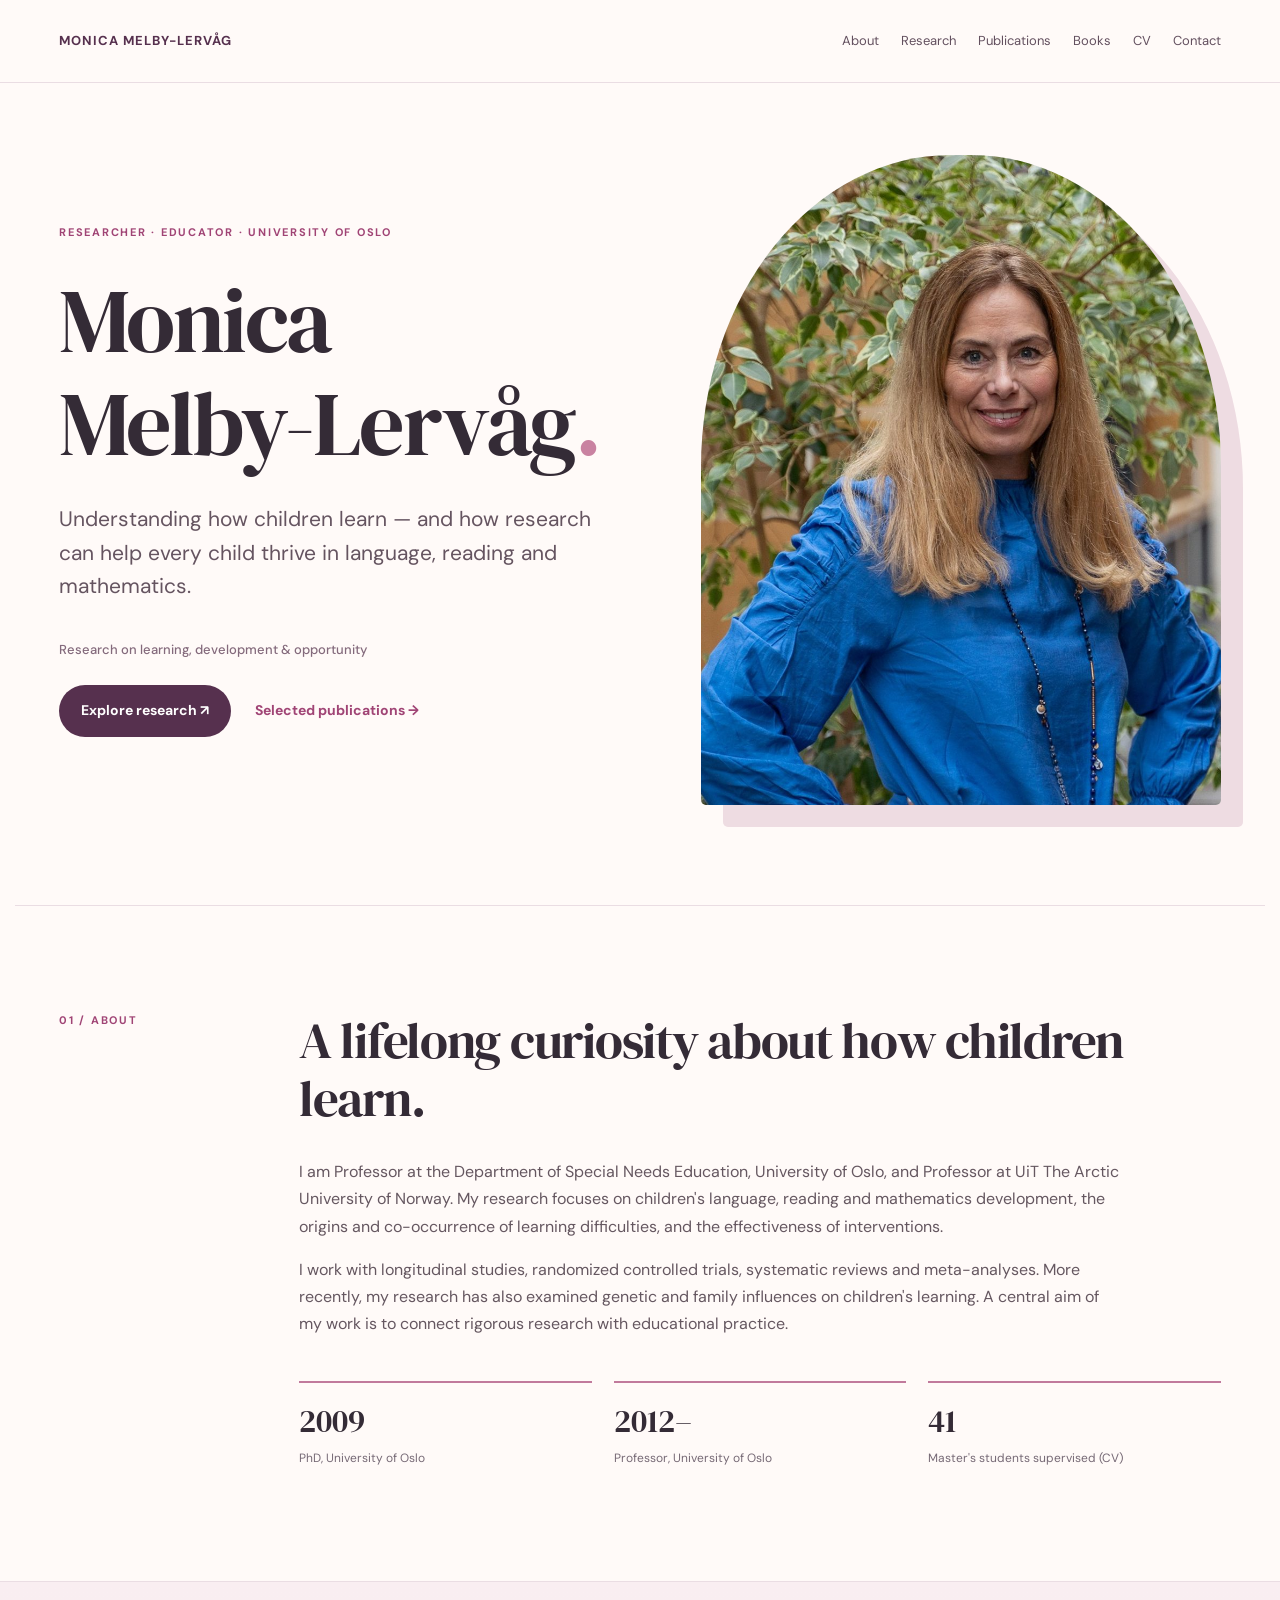
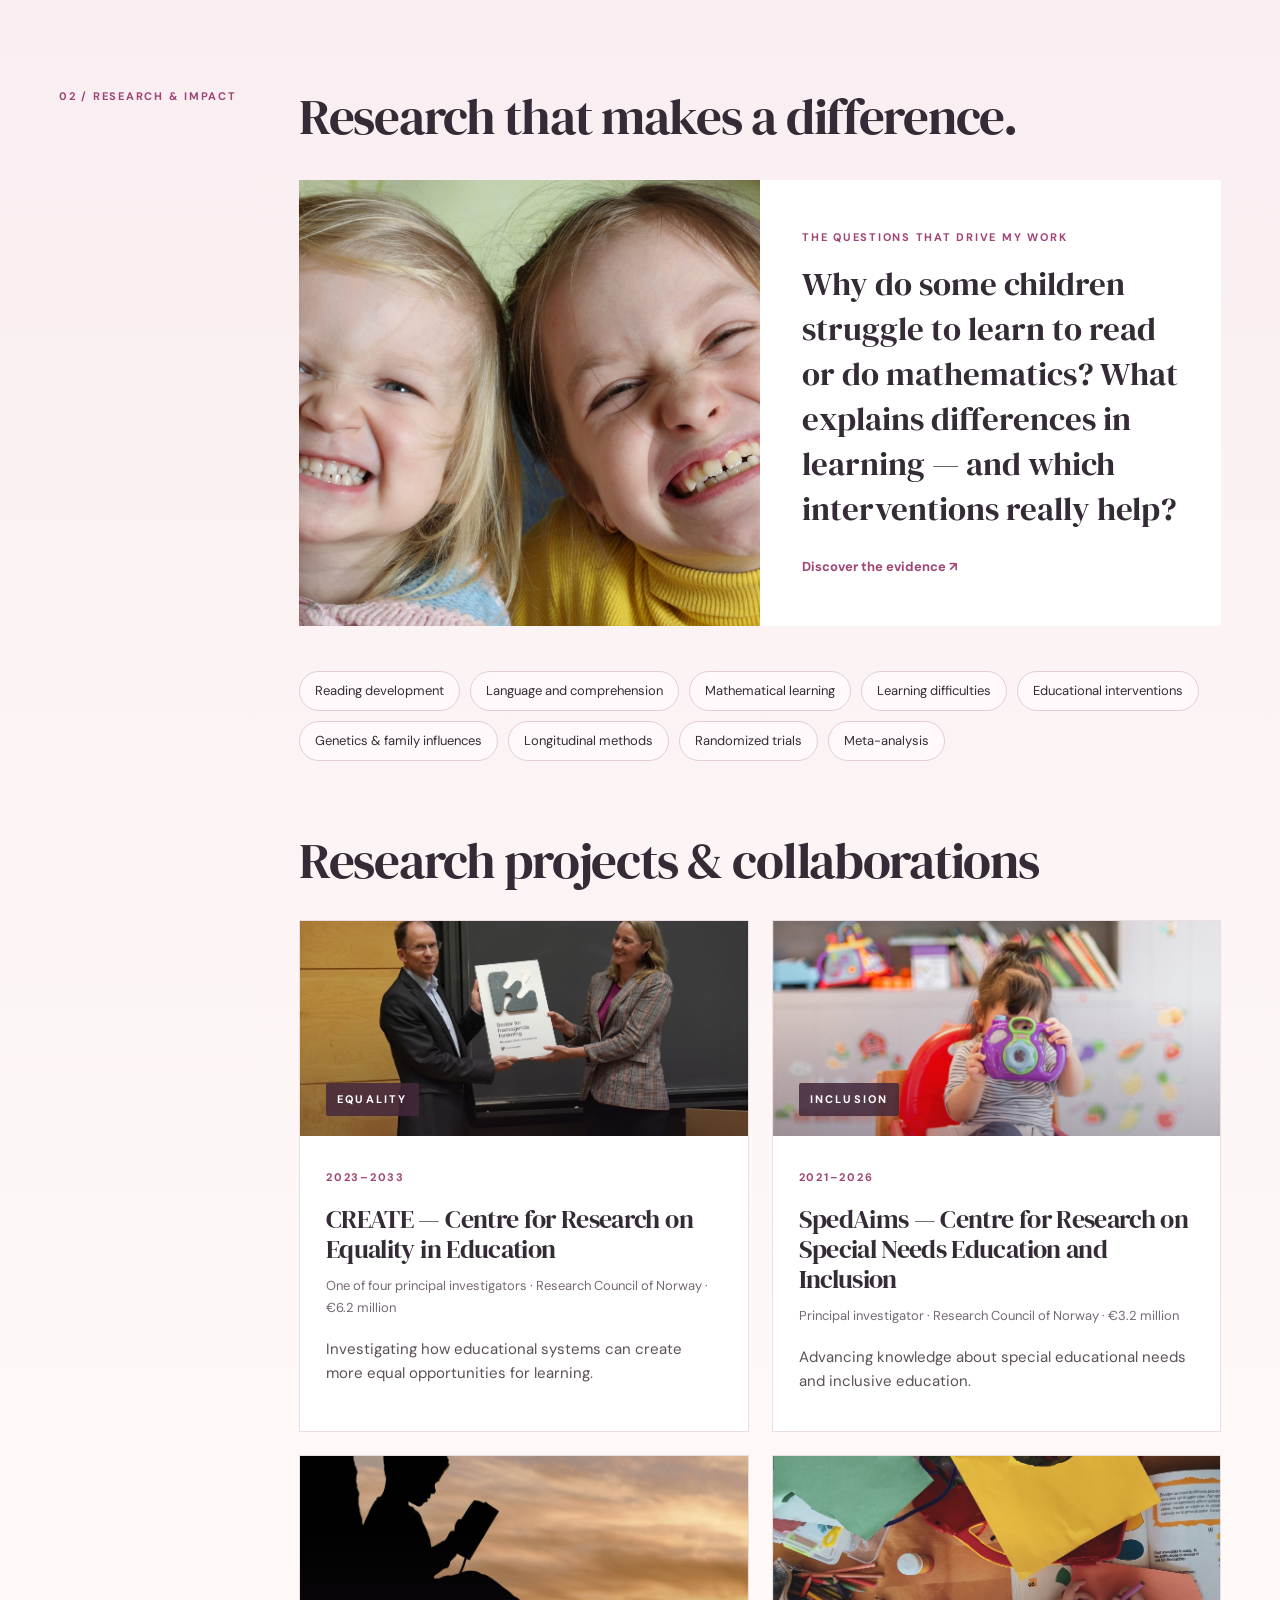
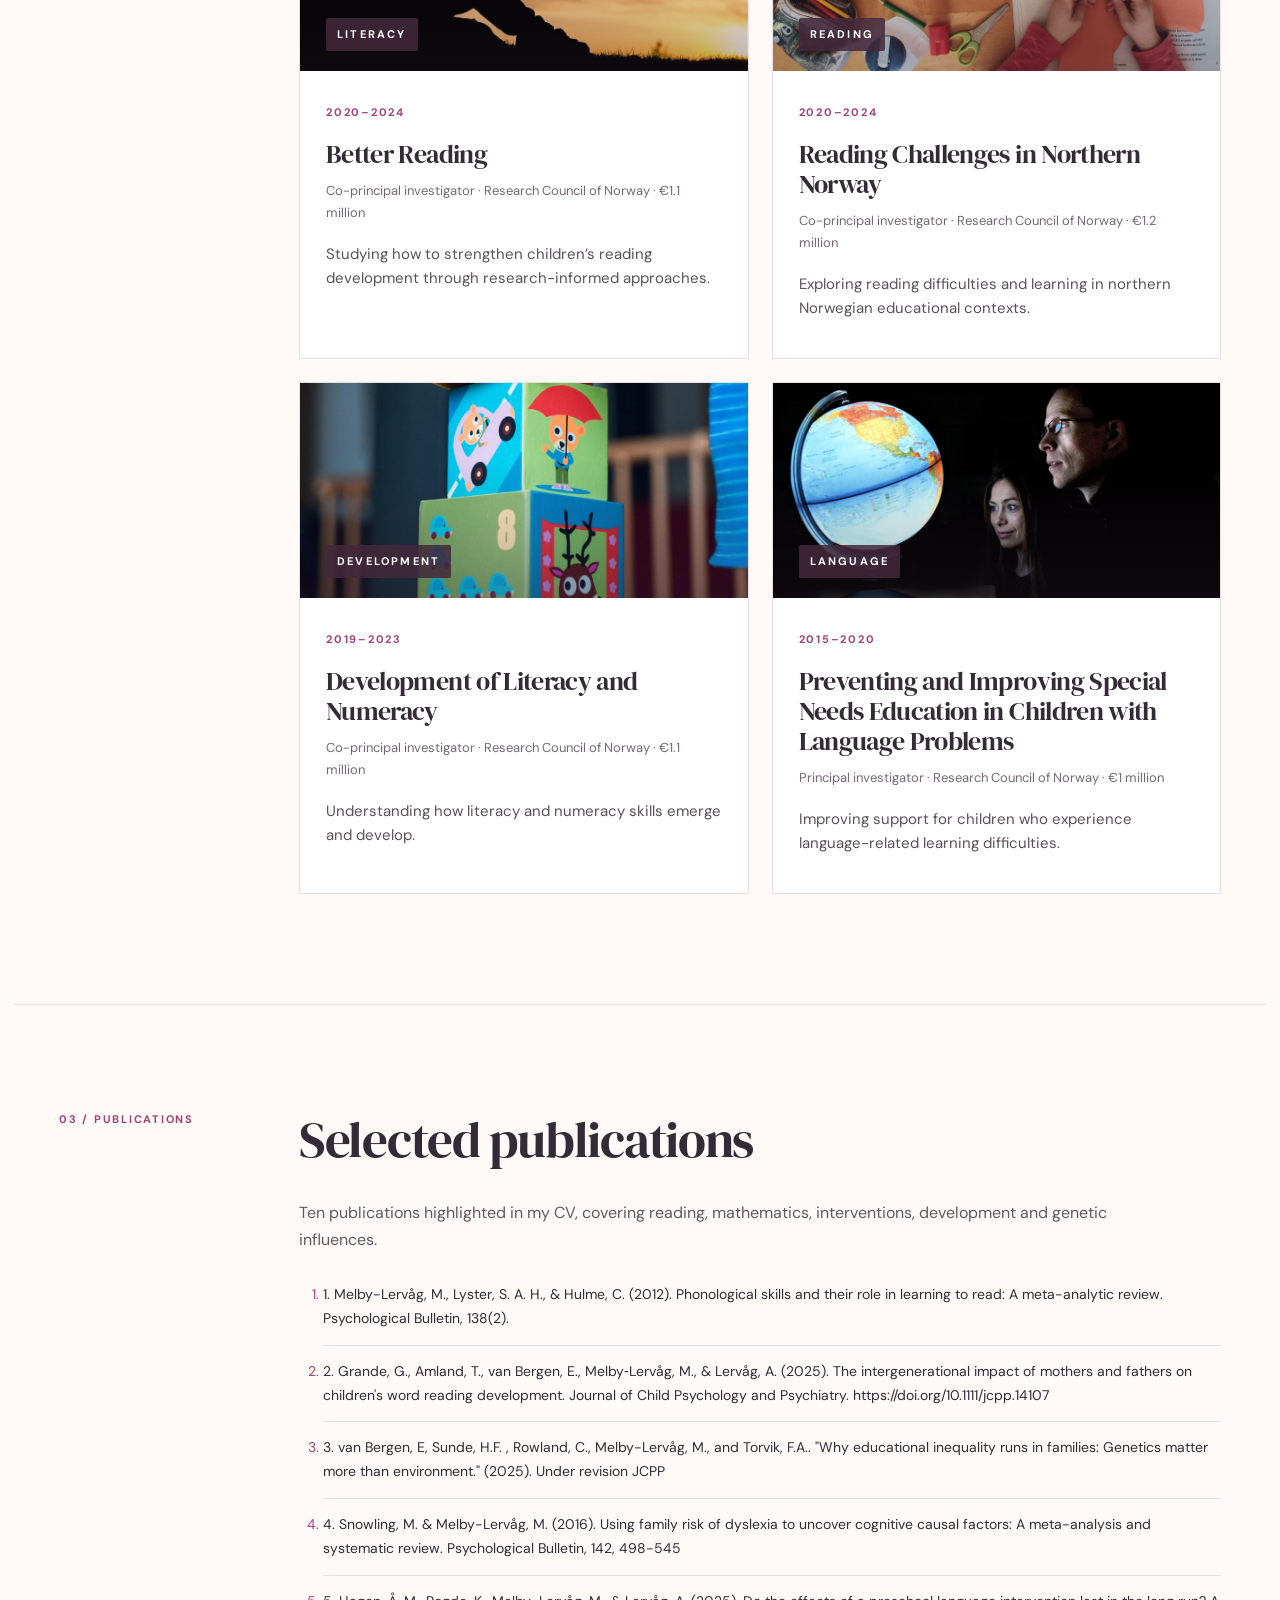
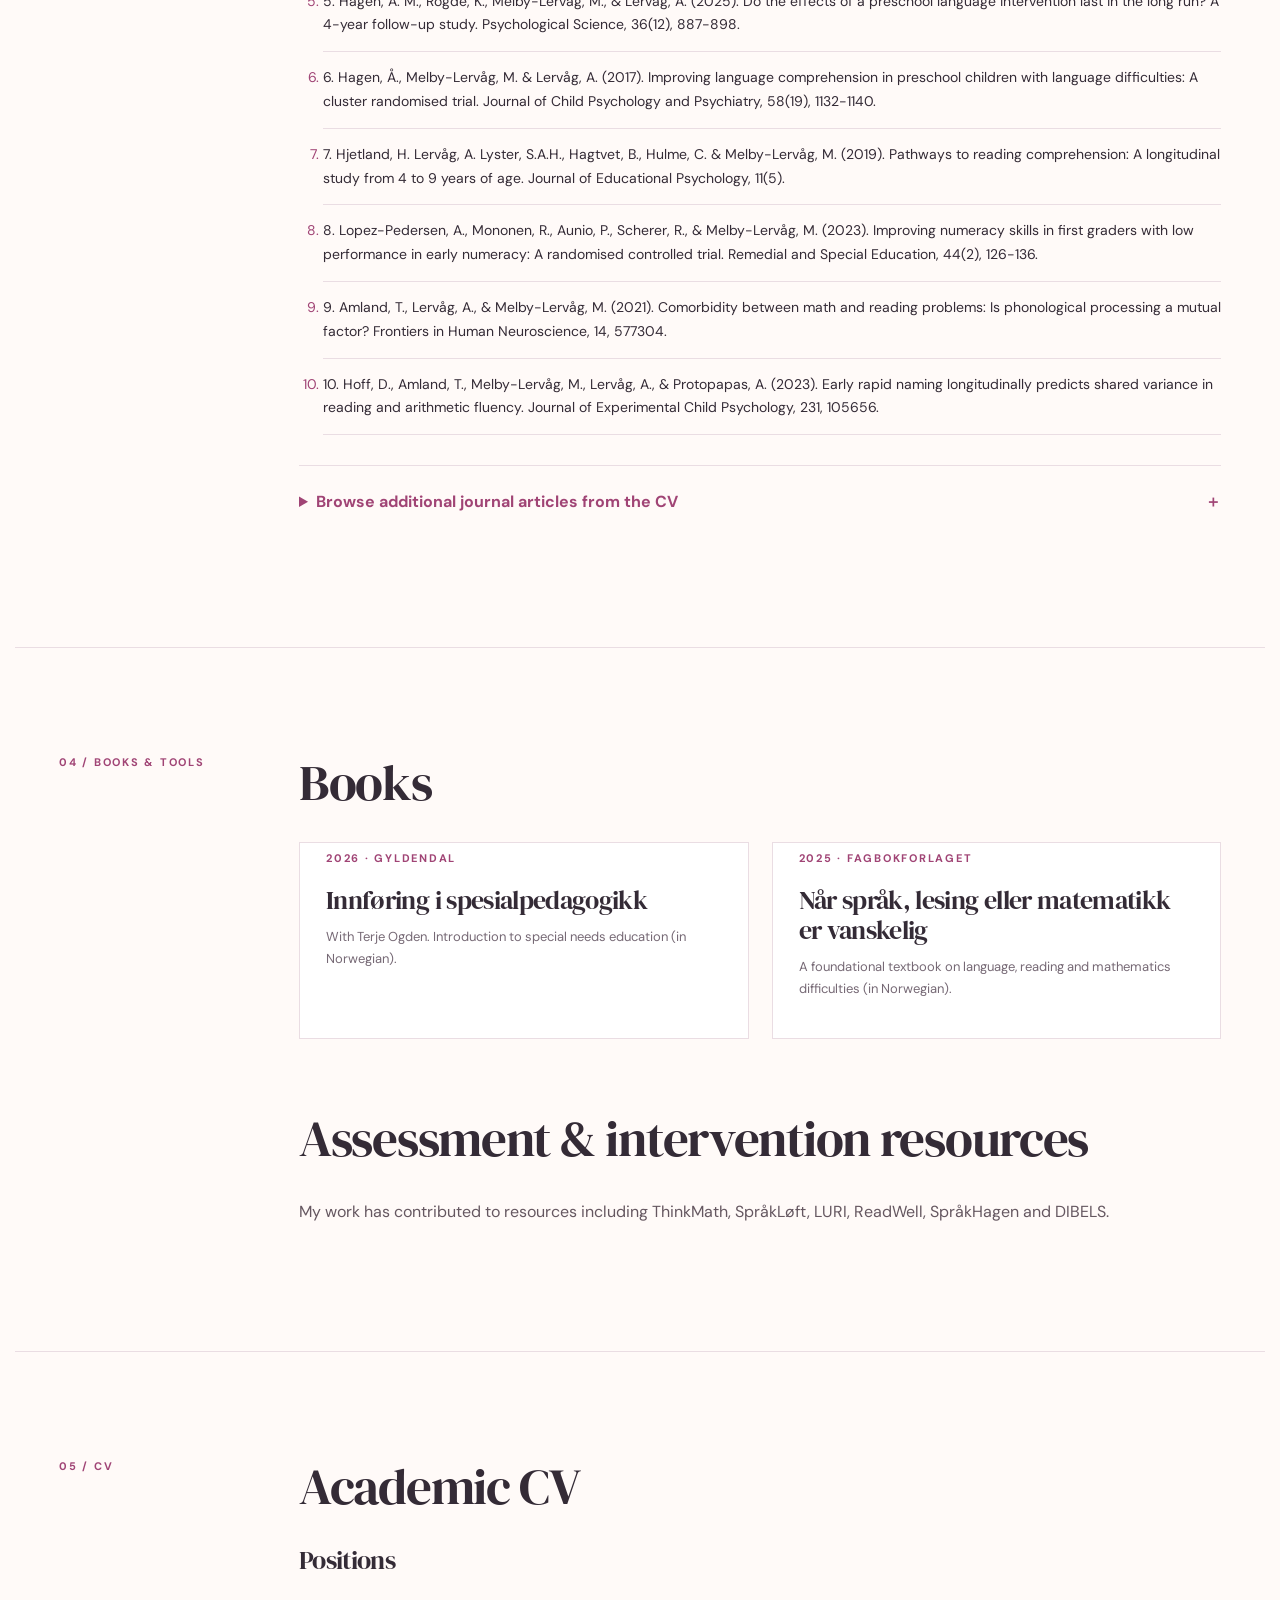
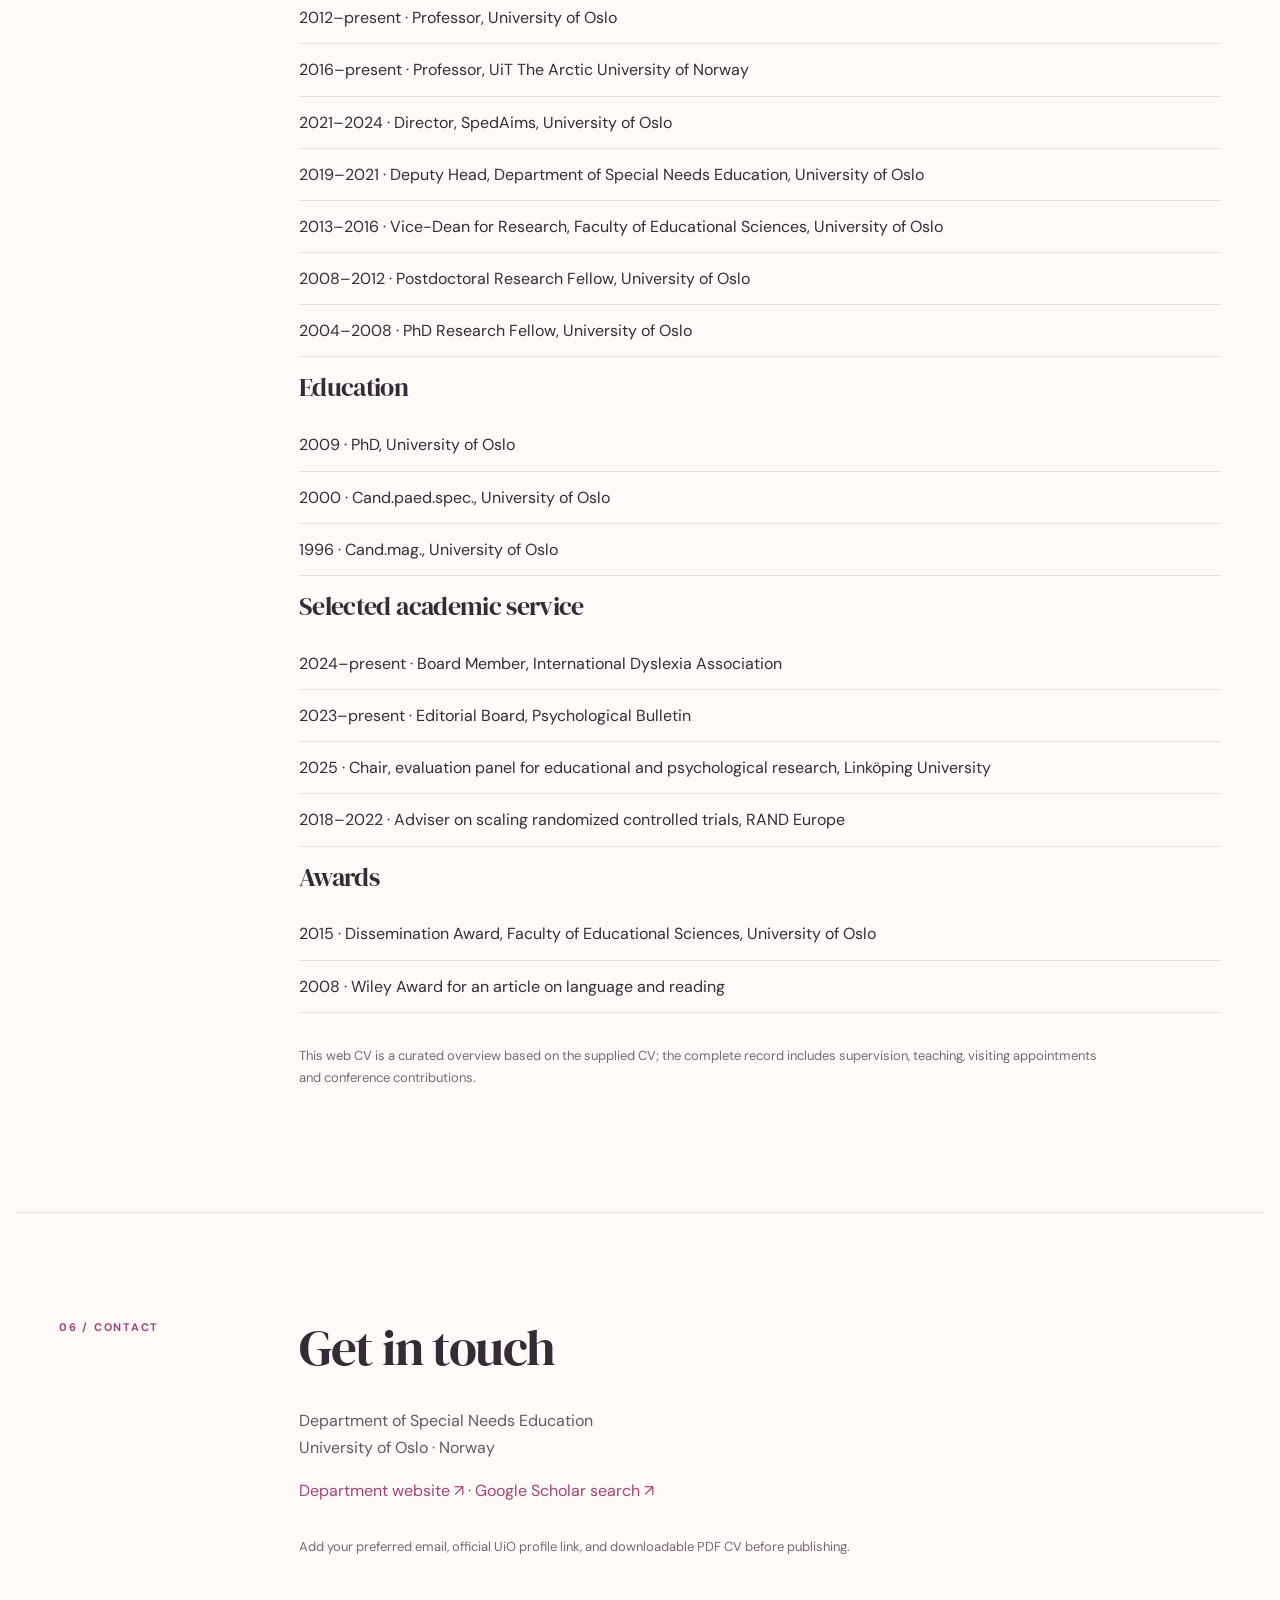
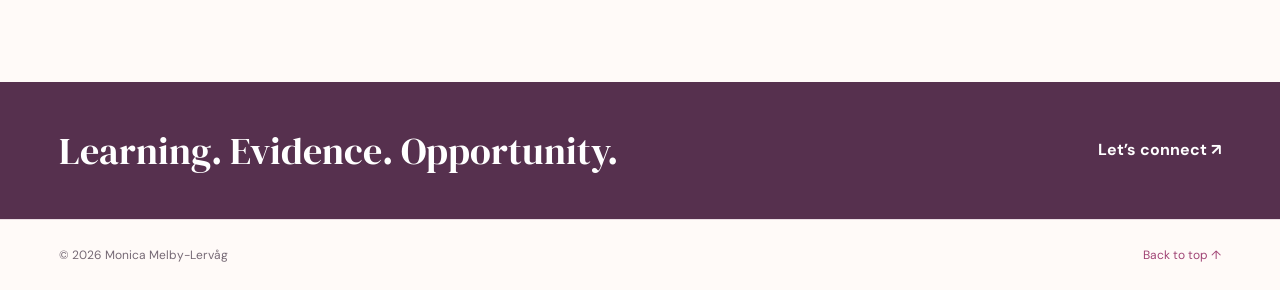
==== index.html @ 6a4ac7f1 "Add files via upload" ====
<!DOCTYPE html>
<html lang="en"><head><meta charset="utf-8"/><meta content="width=device-width,initial-scale=1" name="viewport"/><meta content="Monica Melby-Lervåg — Professor of Special Needs Education at the University of Oslo. Research on language, reading, mathematics, learning difficulties and interventions." name="description"/><title>Monica Melby-Lervåg | Professor, University of Oslo</title><link href="style.css" rel="stylesheet"/></head><body><header class="top"><div class="shell nav"><a class="brand" href="#top">MONICA MELBY-LERVÅG</a><nav aria-label="Main navigation"><a href="#about">About</a><a href="#research">Research</a><a href="#publications">Publications</a><a href="#books">Books</a><a href="#cv">CV</a><a href="#contact">Contact</a></nav></div></header><main id="top"><section class="hero shell"><div><div class="eyebrow">RESEARCHER · EDUCATOR · UNIVERSITY OF OSLO</div><h1>Monica<br/>Melby-Lervåg<span class="period">.</span></h1><p class="intro">Understanding how children learn — and how research can help every child thrive in language, reading and mathematics.</p><div class="actions"><span class="hero-kicker">Research on learning, development &amp; opportunity</span><a class="primary" href="#research">Explore research ↗</a><a href="#publications">Selected publications →</a></div></div><div class="portrait" role="img" aria-label="Portrait of Monica Melby-Lervåg"></div></section><section class="section shell" id="about"><div class="section-label">01 / About</div><div class="section-body"><h2>A lifelong curiosity about how children learn.</h2><p>I am Professor at the Department of Special Needs Education, University of Oslo, and Professor at UiT The Arctic University of Norway. My research focuses on children's language, reading and mathematics development, the origins and co-occurrence of learning difficulties, and the effectiveness of interventions.</p><p>I work with longitudinal studies, randomized controlled trials, systematic reviews and meta-analyses. More recently, my research has also examined genetic and family influences on children's learning. A central aim of my work is to connect rigorous research with educational practice.</p><div class="stats"><div><b>2009</b><span>PhD, University of Oslo</span></div><div><b>2012–</b><span>Professor, University of Oslo</span></div><div><b>41</b><span>Master's students supervised (CV)</span></div></div></div></section><section class="section shell" id="research"><div class="section-label">02 / RESEARCH &amp; IMPACT</div><div class="section-body"><h2>Research that makes a difference.</h2><div class="research-intro"><div class="research-photo" role="img" aria-label="Children learning together"></div><div class="research-statement"><span class="eyebrow">THE QUESTIONS THAT DRIVE MY WORK</span><p>Why do some children struggle to learn to read or do mathematics? What explains differences in learning — and which interventions really help?</p><a href="#publications">Discover the evidence <span aria-hidden="true">↗</span></a></div></div><div class="chips"><span>Reading development</span><span>Language and comprehension</span><span>Mathematical learning</span><span>Learning difficulties</span><span>Educational interventions</span><span>Genetics &amp; family influences</span><span>Longitudinal methods</span><span>Randomized trials</span><span>Meta-analysis</span></div><h2 class="subhead">Research projects &amp; collaborations</h2><div class="projects"><article class="project project-1"><div aria-hidden="true" class="project-art art-1"><span>EQUALITY</span></div><span class="eyebrow">2023–2033</span><h3>CREATE — Centre for Research on Equality in Education</h3><p>One of four principal investigators · Research Council of Norway · €6.2 million</p><p class="project-description">Investigating how educational systems can create more equal opportunities for learning.</p></article><article class="project project-2"><div aria-hidden="true" class="project-art art-2"><span>INCLUSION</span></div><span class="eyebrow">2021–2026</span><h3>SpedAims — Centre for Research on Special Needs Education and Inclusion</h3><p>Principal investigator · Research Council of Norway · €3.2 million</p><p class="project-description">Advancing knowledge about special educational needs and inclusive education.</p></article><article class="project project-3"><div aria-hidden="true" class="project-art art-3"><span>LITERACY</span></div><span class="eyebrow">2020–2024</span><h3>Better Reading</h3><p>Co-principal investigator · Research Council of Norway · €1.1 million</p><p class="project-description">Studying how to strengthen children’s reading development through research-informed approaches.</p></article><article class="project project-4"><div aria-hidden="true" class="project-art art-4"><span>READING</span></div><span class="eyebrow">2020–2024</span><h3>Reading Challenges in Northern Norway</h3><p>Co-principal investigator · Research Council of Norway · €1.2 million</p><p class="project-description">Exploring reading difficulties and learning in northern Norwegian educational contexts.</p></article><article class="project project-5"><div aria-hidden="true" class="project-art art-5"><span>DEVELOPMENT</span></div><span class="eyebrow">2019–2023</span><h3>Development of Literacy and Numeracy</h3><p>Co-principal investigator · Research Council of Norway · €1.1 million</p><p class="project-description">Understanding how literacy and numeracy skills emerge and develop.</p></article><article class="project project-6"><div aria-hidden="true" class="project-art art-6"><span>LANGUAGE</span></div><span class="eyebrow">2015–2020</span><h3>Preventing and Improving Special Needs Education in Children with Language Problems</h3><p>Principal investigator · Research Council of Norway · €1 million</p><p class="project-description">Improving support for children who experience language-related learning difficulties.</p></article></div></div></section><section class="section shell" id="publications"><div class="section-label">03 / Publications</div><div class="section-body"><h2>Selected publications</h2><p>Ten publications highlighted in my CV, covering reading, mathematics, interventions, development and genetic influences.</p><ol class="bibliography"><li>1. Melby-Lervåg, M., Lyster, S. A. H., &amp; Hulme, C. (2012). Phonological skills and their role in learning to read: A meta-analytic review. Psychological Bulletin, 138(2).</li><li>2. Grande, G., Amland, T., van Bergen, E., Melby‐Lervåg, M., &amp; Lervåg, A. (2025). The intergenerational impact of mothers and fathers on children's word reading development. Journal of Child Psychology and Psychiatry. https://doi.org/10.1111/jcpp.14107</li><li>3. van Bergen, E, Sunde, H.F. ,  Rowland, C.,  Melby-Lervåg, M., and Torvik, F.A.. "Why educational inequality runs in families: Genetics matter more than environment." (2025). Under revision JCPP</li><li>4. Snowling, M. &amp; Melby-Lervåg, M. (2016). Using family risk of dyslexia to uncover cognitive causal factors: A meta-analysis and systematic review. Psychological Bulletin, 142, 498-545</li><li>5. Hagen, Å. M., Rogde, K., Melby-Lervåg, M., &amp; Lervåg, A. (2025). Do the effects of a preschool language intervention last in the long run? A 4-year follow-up study. Psychological Science, 36(12), 887-898.</li><li>6. Hagen, Å., Melby-Lervåg, M. &amp; Lervåg, A. (2017). Improving language comprehension in preschool children with language difficulties: A cluster randomised trial. Journal of Child Psychology and Psychiatry, 58(19), 1132-1140.</li><li>7. Hjetland, H. Lervåg, A. Lyster, S.A.H., Hagtvet, B., Hulme, C. &amp; Melby-Lervåg, M. (2019). Pathways to reading comprehension: A longitudinal study from 4 to 9 years of age. Journal of Educational Psychology, 11(5).</li><li>8. Lopez-Pedersen, A., Mononen, R., Aunio, P., Scherer, R., &amp; Melby-Lervåg, M. (2023). Improving numeracy skills in first graders with low performance in early numeracy: A randomised controlled trial. Remedial and Special Education, 44(2), 126-136.</li><li>9. Amland, T., Lervåg, A., &amp; Melby-Lervåg, M. (2021). Comorbidity between math and reading problems: Is phonological processing a mutual factor? Frontiers in Human Neuroscience, 14, 577304.</li><li>10. Hoff, D., Amland, T., Melby-Lervåg, M., Lervåg, A., &amp; Protopapas, A. (2023). Early rapid naming longitudinally predicts shared variance in reading and arithmetic fluency. Journal of Experimental Child Psychology, 231, 105656.</li></ol><details><summary>Browse additional journal articles from the CV <span>＋</span></summary><ol class="bibliography additional"><li>Amland, T., Lervåg, A., &amp; Melby-Lervåg, M. (2021). Comorbidity Between Math and Reading Problems: Is Phonological Processing a Mutual Factor? Frontiers in Human Neuroscience, 14. https://doi.org/10.3389/fnhum.2020.577304</li><li>Amland, T., Grande, G., Scherer, R., Lervåg, A., &amp; Melby-Lervåg, M. (2024). Cognitive Factors Underlying Mathematical Skills: A Systematic Review and Meta-Analysis. Psychological bulletin. https://doi.org/10.1037/bul0000457</li><li>Arnesen, A., Braeken, J., Ogden, T., &amp; Melby-Lervåg, M. (2018). Assessing Children’s Social Functioning and Reading Proficiency: A Systematic Review of the Quality of Educational Assessment Instruments Used in Norwegian Elementary Schools. Scandinavian Journal of Educational Research, 1-26. https://doi.org/10.1080/00313831.2017.1420685</li><li>Arnesen, A., Smolkowski, K., Ogden, T., &amp; Melby-Lervåg, M. (2018). Validation of the Elementary Social Behaviour Assessment: Teacher Ratings of Students' Social Skills Adapted to Norwegian, Grades 1-6. Emotional and Behavioural Difficulties, 23(1), 39-54. https://doi.org/10.1080/13632752.2017.1316473</li><li>Bratlie, S. S., Brinchmann, E. I., Melby-Lervåg, M., &amp; Torkildsen, J. V. K. (2022). Morphology—A Gateway to Advanced Language: Meta-Analysis of Morphological Knowledge in Language-Minority Children. Review of Educational Research. https://doi.org/10.3102/00346543211073186</li><li>Diamanti, V., Grande, G. G., Protopapas, A., Melby-Lervåg, M., &amp; Lervåg, A. (2024). Preschool Morphological Awareness and Developmental Change in Early Reading Ability. Scientific Studies of Reading. https://doi.org/10.1080/10888438.2024.2370843</li><li>Dolean, D., Melby-Lervåg, M., Tincas, I., Damsa, C. I., &amp; Lervåg, A. (2019). Achievement gap: Socioeconomic status affects reading development beyond language and cognition in children facing poverty. Learning and Instruction, 63. https://doi.org/10.1016/j.learninstruc.2019.101218</li><li>Dolean, D., Lervåg, A., Visu-Petra, L., &amp; Melby-Lervåg, M. (2021). Language skills, and not executive functions, predict the development of reading comprehension of early readers: evidence from an orthographically transparent language. Reading and writing. https://doi.org/10.1007/s11145-020-10107-4</li><li>Dolean, D. D., Lervåg, A. O., &amp; Melby-Lervåg, M. (2026). The Effectiveness of a Language Comprehension Intervention on the Language, Reading, and Writing Skills of Socioeconomically Disadvantaged Students. Reading Research Quarterly, 61(3). https://doi.org/10.1002/rrq.70123</li><li>Donolato, E., Cardillo, R., Mammarella, I. C., &amp; Melby-Lervåg, M. (2021). Research Review: Language and specific learning disorders in children and their co-occurrence with internalizing and externalizing problems: a systematic review and meta-analysis. Journal of Child Psychology and Psychiatry, 63(5), 507-518. https://doi.org/10.1111/jcpp.13536</li><li>Donolato, E., Toffalini, E., Rogde, K., Nordahl-Hansen, A., Lervåg, A., Norbury, C. F., &amp; Melby-Lervåg, M. (2023). Oral language interventions can improve language outcomes in children with neurodevelopmental disorders: A systematic review and meta-analysis. Campbell Systematic Reviews, 19(4), 1-48. https://doi.org/10.1002/cl2.1368</li><li>Grande, G., Diamanti, V., Protopapas, A., Melby-Lervåg, M., &amp; Lervåg, A. (2024). The development of morphological awareness and vocabulary: What influences what? Applied Psycholinguistics. https://doi.org/10.1017/S0142716424000213</li><li>Grande, G., Amland, T., Bergen, E. V., Melby-Lervåg, M., &amp; Lervåg, A. (2025). The intergenerational impact of mothers and fathers on children’s word reading development. Journal of Child Psychology and Psychiatry, 66(7), 946-955. https://doi.org/10.1111/jcpp.14107</li><li>Gunnerud, H. L., Braak, D. T., Reikerås, E. K. L., Donolato, E., &amp; Melby-Lervåg, M. (2020). Is bilingualism related to a cognitive advantage in children? A systematic review and meta-analysis. Psychological bulletin, 146(12), 1059-1083. https://doi.org/10.1037/bul0000301</li><li>Gunnerud, H. L., Foldnes, N., &amp; Melby-Lervåg, M. (2022). Levels of skills and predictive patterns of reading comprehension in bilingual children with an early age of acquisition. Reading and writing. https://doi.org/10.1007/s11145-022-10286-2</li><li>Hagen, Å. M., Rogde, K., Lervåg, A., Melby-Lervåg, M., &amp; Norbury, C. (2023). Long-term prognosis of low language proficiency in children. Cochrane Database of Systematic Reviews, 2023(1). https://doi.org/10.1002/14651858.CD015268</li><li>Hagen, Å. M., Rogde, K., Melby-Lervåg, M., &amp; Lervåg, A. (2025). Do the Effects of a Preschool Language Intervention Last in the Long Run? A 4-Year Follow-Up Study. Psychological Science, 36(12), 887-898. https://doi.org/10.1177/09567976251392219</li><li>Hagen, Å. M., Rogde, K., Lervåg, A., Melby-Lervåg, M., &amp; Norbury, C. (2026). Long-term prognosis of low language proficiency in children. The Cochrane library, 2026(6). https://doi.org/10.1002/14651858.cd015268.pub2</li><li>Hagen, Å. M., Rogde, K., Lervåg, A., Melby-Lervåg, M., &amp; Norbury, C. (2026). Long‐term prognosis of low language proficiency in children - Hagen, ÅM - 2026 | Cochrane Library. The Cochrane library. https://doi.org/10.1002/14651858.CD015268.pub2</li><li>Helland, S. S., Røysamb, E., Brandlistuen, R. E., Melby-Lervåg, M., &amp; Gustavson, K. (2020). A Common Family Factor Underlying Language Difficulties and Internalizing Problems: Findings From a Population-Based Sibling Study. Journal of Learning Disabilities, 53(5), 399-409. https://doi.org/10.1177/0022219420911634</li><li>Hjetland, H. N., Brinchmann, E. I., Lyster, S. H., Hagtvet, B. E., &amp; Melby-Lervåg, M. (2015). PROTOCOL: Preschool Predictors of Later Reading Comprehension Ability: A Systematic Review. Campbell Systematic Reviews, 11(1), 1-40. https://doi.org/10.1002/CL2.139</li><li>Hjetland, H. N., Brinchmann, E. I., Scherer, R., &amp; Melby-Lervåg, M. (2017). Preschool predictors of later reading comprehension ability: a systematic review. Campbell Systematic Reviews, 14. https://doi.org/10.4073/csr.2017.14</li><li>Hjetland, H. N., Lervåg, A., Lyster, S. H., Hagtvet, B. E., Hulme, C., &amp; Melby-Lervåg, M. (2019). Pathways to Reading Comprehension: A Longitudinal Study From 4 to 9 Years of Age. Journal of Educational Psychology, 111(5), 751-763. https://doi.org/10.1037/edu0000321</li><li>Hjetland, H. N., Brinchmann, E. I., Scherer, R., Hulme, C., &amp; Melby-Lervåg, M. (2020). Preschool pathways to reading comprehension: A systematic meta-analytic review. Educational Research Review, 30:100323, 1-23. https://doi.org/10.1016/j.edurev.2020.100323</li><li>Hoff, D. A., Amland, T., Melby-Lervåg, M., Lervåg, A., &amp; Protopapas, A. (2023). Early rapid naming longitudinally predicts shared variance in reading and arithmetic fluency. Journal of Experimental Child Psychology, 231. https://doi.org/10.1016/j.jecp.2023.105656</li><li>Hulme, C., Snowling, M. J., West, G., Lervåg, A., &amp; Melby-Lervåg, M. (2020). Children’s Language Skills Can Be Improved: Lessons From Psychological Science for Educational Policy. Current Directions in Psychological Science, 29(4), 372-377. https://doi.org/10.1177/0963721420923684</li><li>Høgetveit, A. M., Canrinus, E. T., Donolato, E., &amp; Melby‐Lervåg, M. (2026). Research Review: Mathematical skills in children with developmental language disorder – a systematic review and meta‐analysis. Journal of Child Psychology and Psychiatry. https://doi.org/10.1111/jcpp.70138</li><li>Karlsen, J., Hjetland, H. N., Hagtvet, B. E., Braeken, J., &amp; Melby-Lervåg, M. (2021). The concurrent and longitudinal relationship between narrative skills and other language skills in children. First language. https://doi.org/10.1177/0142723721995688</li><li>Keles, S., Braak, D. T., Hagen, Å. M., &amp; Melby-Lervåg, M. (2025). Validity of Early-Grade Screening Tools in the Three Tier (RTI/MTSS) Model: A Systematic Review and Meta-Analysis of Literacy, Language, and Mathematics. Educational Psychology Review, 37(4). https://doi.org/10.1007/s10648-025-10077-5</li><li>Klem, M., Melby-Lervåg, M., Hagtvet, B. E., Lyster, S. H., Gustafsson, J., &amp; Hulme, C. (2015). Sentence repetition is a measure of children's language skills rather than working memory limitations. Developmental Science, 18(1), 146-154. https://doi.org/10.1111/desc.12202</li><li>Lervåg, A., Hulme, C., &amp; Melby-Lervåg, M. (2018). Unpicking the Developmental Relationship Between Oral Language Skills and Reading Comprehension: It's Simple, But Complex. Child Development, 89(5), 1821-1838. https://doi.org/10.1111/cdev.12861</li><li>Lervåg, A., Dolean, D., Tincas, I., &amp; Melby-Lervåg, M. (2019). Socioeconomic background, nonverbal IQ and school absence affects the development of vocabulary and reading comprehension in children living in severe poverty. Developmental Science, 22(5). https://doi.org/10.1111/desc.12858</li><li>Melby-Lervåg, M. &amp; Hulme, C. (2010). Serial and Free Recall in children can be improved by training: Evidence for the importance of phonological and semantic representations in immediate memory tasks. Psychological Science, 21(11), 1694-1700. https://doi.org/10.1177/0956797610385355</li><li>Melby-Lervåg, M. &amp; Lervåg, A. O. (2011). Cross-linguistic transfer of oral language, decoding, phonological awareness, and reading comprehension: A meta-analysis of the correlational evidence. Journal of Research in Reading, 34(1), 114-135. https://doi.org/10.1111/j.1467-9817.2010.01477.x</li><li>Melby-Lervåg, M. (2011). The Relative Predictive Contribution and Causal Role of Phoneme Awareness, Rhyme Awareness and Verbal Short-Term Memory in Reading Skills: A Review. Scandinavian Journal of Educational Research, 56(4), 363-380. https://doi.org/10.1080/00313831.2011.594611</li><li>Melby-Lervåg, M. &amp; Hulme, C. (2012). Current Evidence Does not Support the Claims made for CogMed working Memory Training. Journal of Applied Research in Memory and Cognition, 1(3), 197-197. https://doi.org/10.1016/j.jarmac.2012.06.006</li><li>Melby-Lervåg, M., Lervåg, A., Lyster, S. H., Klem, M., Hagtvet, B. E., &amp; Hulme, C. (2012). Nonword repetition ability does not appear to be a causal influence on children’s vocabulary development. Psychological Science, 23(10), 1069-1098. https://doi.org/10.1177/0956797612443833</li><li>Melby-Lervåg, M. &amp; Lervåg, A. O. (2012). Oral language skills moderate nonword repetition skills in children with dyslexia: A meta-analysis of the role of nonword repetition skills in dyslexia. Scientific Studies of Reading, 16(1), 1-34. https://doi.org/10.1080/10888438.2010.537715</li><li>Melby-Lervåg, M., Lyster, S. H., &amp; Hulme, C. (2012). Phonological Skills and Their Role in Learning to Read: A Meta-Analytic Review. Psychological bulletin, 138(2), 322-352. https://doi.org/10.1037/a0026744</li><li>Melby-Lervåg, M. (2012). The Relative Predictive Contribution and Causal Role of Phoneme Awareness, Rhyme Awareness, and Verbal Short-Term Memory in Reading Skills: A Review. Scandinavian Journal of Educational Research, 56(1), 101-118. https://doi.org/10.1080/00313831.2011.621215</li><li>Melby-Lervåg, M. &amp; Hulme, C. (2013). Is Working Memory Training Effective? A Meta-Analytic Review. Developmental Psychology, 49(2), 270-291. https://doi.org/10.1037/a0028228</li><li>Melby-Lervåg, M. &amp; Lervåg, A. (2014). Effects of educational interventions targeting reading comprehension and underlying components. Child Development Perspectives (CDP), 8(2), 96-100. https://doi.org/10.1111/cdep.12068</li><li>Melby-Lervåg, M. &amp; Lervåg, A. (2014). Reading Comprehension and its Underlying Components in Second Language Learners: A Meta-analysis of Studies Comparing First and Second Language Learners. Psychological bulletin, 140(2), 409-433. https://doi.org/10.1037/a0033890</li><li>Melby-Lervåg, M. &amp; Hulme, C. (2016). There is no convincing evidence that working memory training is effective: A reply to Au et al. (2014) and Karbach and Verhaeghen (2014). Psychonomic Bulletin &amp; Review, 23(1), 324-330. https://doi.org/10.3758/s13423-015-0862-z</li><li>Melby-Lervåg, M., Redick, T. S., &amp; Hulme, C. (2016). Working Memory Training Does Not Improve Performance on Measures of Intelligence or Other Measures of “Far Transfer”: Evidence From a Meta-Analytic Review. Perspectives on Psychological Science, 11(4), 512-534. https://doi.org/10.1177/1745691616635612</li><li>Melby-Lervåg, M., Hagen, Å. M., &amp; Lervåg, A. (2019). Disentangling the far transfer of language comprehension gains using latent mediation models. Developmental Science. https://doi.org/10.1111/desc.12929</li><li>Nag, S., Vagh, S. B., Dulay, K. M., Snowling, M., Donolato, E., &amp; Melby-Lervåg, M. (2024). Home Learning Environments and Children’s Language and Literacy Skills: A Meta-Analytic Review of Studies Conducted in Low- and Middle-Income Countries. Psychological bulletin, 150(2), 132-153. https://doi.org/10.1037/bul0000417</li><li>Nordahl-Hansen, A., Donolato, E., Lervåg, A., Norbury, C. F., &amp; Melby-Lervåg, M. (2019). PROTOCOL: Language interventions for improving oral language outcomes in children with neurodevelopmental disorders: A systematic review. Campbell Systematic Reviews, 15:e1062(4), 1-21. https://doi.org/10.1002/cl2.1062</li><li>Næss, K. B., Lyster, S. H., Hulme, C., &amp; Melby-Lervåg, M. (2011). Language and verbal short-term memory skills in children with Down syndrome: A meta-analytic review. Research in Developmental Disabilities, 32(6), 2225-2234. https://doi.org/10.1016/j.ridd.2011.05.014</li><li>Næss, K. B., Melby-Lervåg, M., Hulme, C., &amp; Lyster, S. H. (2011). Reading skills in children with Down syndrome: A meta-analytic review. Research in Developmental Disabilities, 33((2012)), 737-747. https://doi.org/10.1016/j.ridd.2011.09.019</li><li>Næss, K. B., Melby-Lervåg, M., Hulme, C., &amp; Lyster, S. H. (2012). Reading skills in children with Down syndrome: A meta-analytic review. Research in Developmental Disabilities, 33(2), 737-747. https://doi.org/10.1016/j.ridd.2011.09.019</li><li>Oxman, M. P., Chesire, F., Mugisha, M., Ssenyonga, R., Nsangi, A., Oxman, A. D., Fretheim, A., Rosenbaum, S. E., Kaseje, M., Sewankambo, N., Melby-Lervåg, M., &amp; Lewin, S. (2025). Participants’ experiences of potential adverse effects of an intervention to improve critical thinking about health choices: a qualitative cross-trial process evaluation in Kenya, Rwanda and Uganda. BMJ Open, 15(10). https://doi.org/10.1136/bmjopen-2025-104236</li><li>Oxman, M. P., Cusack, L., Verdugo-Paiva, F., Ávila, C., Peña, J., Novillo, F., Oxman, A. D., Fretheim, A., Melby-Lervåg, M., &amp; Nordheim, L. V. (2026). Do studies of interventions to improve laypeople's critical thinking about health choices assess potential harms? A systematic review. BMJ Open, 16, 1-14. https://doi.org/10.1136/bmjopen-2025-108268</li><li>Redick, T. S., Shipstead, Z., Wiemers, E. A., Melby-Lervåg, M., &amp; Hulme, C. (2015). What’s Working in Working Memory Training? An Educational Perspective. Educational Psychology Review. https://doi.org/10.1007/s10648-015-9314-6</li><li>Rogde, K., Melby-Lervåg, M., &amp; Lervåg, A. (2016). Improving the linguistic comprehension skills of second-language learners in preschool: A randomized trial study. Journal of Research on Educational Effectiveness. https://doi.org/10.1080/19345747.2016.1171935</li><li>Rogde, K., Hagen, Å. M., Melby-Lervåg, M., &amp; Lervåg, A. (2019). The effect of linguistic comprehension instruction on generalized language and reading comprehension skills: A systematic review. Campbell Systematic Reviews, 15:e1059(4), 1-37. https://doi.org/10.1002/cl2.1059</li><li>Rogde, K., Hagen, Å. M., Lervåg, A., &amp; Melby-Lervåg, M. (2021). Improvement in oral language interventions: Differences and relation between effects on treatment-inherent measures and effects on standardized tests. Nordic Journal of Literacy Research, 7(2), 1-18. https://doi.org/10.23865/njlr.v7.2814</li><li>Snowling, M. J. &amp; Melby-Lervåg, M. (2016). Oral language deficits in familial dyslexia: A meta-analysis and review. Psychological bulletin, 142(5), 498-545. https://doi.org/10.1037/bul0000037</li><li>Sørli, L. W., Caglar-Ryeng, Ø., Furnes, B. R., Nilssen, T. N., Donolato, E., &amp; Melby-Lervåg, M. (2024). Are Speech Sound Difficulties Risk Factors for Difficulties in Language and Reading Skills? A Systematic Review and Meta-Analysis. Journal of Speech, Language and Hearing Research, 68(1), 164-177. https://doi.org/10.1044/2024_JSLHR-24-00170</li><li>Thurmann-Moe, A. C., Melby-Lervåg, M., &amp; Lervåg, A. (2021). Effects of Articulatory Consciousness Training in First Graders with a Reading Delay: A Randomised Control Trial. Scandinavian Journal of Educational Research, 1-18. https://doi.org/10.1080/00313831.2020.1869823</li><li>Thurmann-Moe, A. C., Melby-Lervåg, M., &amp; Lervåg, A. (2021). The impact of articulatory consciousness training on reading and spelling literacy in students with severe dyslexia: an experimental single case study. Annals of Dyslexia. https://doi.org/10.1007/s11881-021-00225-1</li><li>Wahl, H. N., Donolato, E., Melby-Lervåg, M., &amp; Lervåg, A. (2025). The psychometric properties of two math anxiety scales in a sample of Norwegian primary school children. Scandinavian Journal of Educational Research, 70(1), 147-163. https://doi.org/10.1080/00313831.2025.2459906</li><li>Walquist-Sørli, L., Melby-Lervåg, M., Friborg, O., &amp; Nergård-Nilssen, T. (2025). Speech sound skills, language comprehension, and early reading development in poor readers. Journal of Child Language. https://doi.org/10.1017/S0305000925100329</li><li>Wang, L., Melby-Lervåg, M., Lekhal, R., &amp; Wang, M. V. (2025). How are Difficulty Types Related to the Allocation of Special Needs Assistance in Early Childhood Education and Care. Early Childhood Research Quarterly, 74, 211-220. https://doi.org/10.1016/j.ecresq.2025.10.002</li><li>Wang, L. L., Wang, M. V., Sandsør, A. M. J., Lekhal, R., &amp; Melby-Lervåg, M. (2025). Parental and child factors in children with special education. Scandinavian Journal of Educational Research. https://doi.org/10.1080/00313831.2025.2550278</li><li>West, G., Melby-Lervåg, M., &amp; Hulme, C. (2021). Is a procedural learning deficit a causal risk factor for developmental language disorder or dyslexia? A meta-analytic review. Developmental Science, 57(5), 749-770. https://doi.org/10.1037/dev0001172</li><li>Hulme, C. &amp; Melby-Lervåg, M. (2016). Effects from Interventions for Psychological Learning and Behavioural Disorders in Children. Wiley-Blackwell.</li><li>Lervåg, A. &amp; Melby-Lervåg, M. (2022). Early prediction of learning outcomes in reading. In Skeide, M. A. (Ed.), he Cambridge Handbook of Dyslexia and Dyscalculia (Cambridge Handbooks in Psychology) (pp. 305-317). Cambridge University Press. https://doi.org/10.1017/9781108973595.024</li></ol></details></div></section><section class="section shell" id="books"><div class="section-label">04 / Books &amp; tools</div><div class="section-body"><h2>Books</h2><div class="projects"><article class="project"><span class="eyebrow">2026 · Gyldendal</span><h3>Innføring i spesialpedagogikk</h3><p>With Terje Ogden. Introduction to special needs education (in Norwegian).</p></article><article class="project"><span class="eyebrow">2025 · Fagbokforlaget</span><h3>Når språk, lesing eller matematikk er vanskelig</h3><p>A foundational textbook on language, reading and mathematics difficulties (in Norwegian).</p></article></div><h2 class="subhead">Assessment &amp; intervention resources</h2><p>My work has contributed to resources including ThinkMath, SpråkLøft, LURI, ReadWell, SpråkHagen and DIBELS.</p></div></section><section class="section shell" id="cv"><div class="section-label">05 / CV</div><div class="section-body"><h2>Academic CV</h2><h3>Positions</h3><ul class="timeline"><li>2012–present · Professor, University of Oslo</li><li>2016–present · Professor, UiT The Arctic University of Norway</li><li>2021–2024 · Director, SpedAims, University of Oslo</li><li>2019–2021 · Deputy Head, Department of Special Needs Education, University of Oslo</li><li>2013–2016 · Vice-Dean for Research, Faculty of Educational Sciences, University of Oslo</li><li>2008–2012 · Postdoctoral Research Fellow, University of Oslo</li><li>2004–2008 · PhD Research Fellow, University of Oslo</li></ul><h3>Education</h3><ul class="timeline"><li>2009 · PhD, University of Oslo</li><li>2000 · Cand.paed.spec., University of Oslo</li><li>1996 · Cand.mag., University of Oslo</li></ul><h3>Selected academic service</h3><ul class="timeline"><li>2024–present · Board Member, International Dyslexia Association</li><li>2023–present · Editorial Board, Psychological Bulletin</li><li>2025 · Chair, evaluation panel for educational and psychological research, Linköping University</li><li>2018–2022 · Adviser on scaling randomized controlled trials, RAND Europe</li></ul><h3>Awards</h3><ul class="timeline"><li>2015 · Dissemination Award, Faculty of Educational Sciences, University of Oslo</li><li>2008 · Wiley Award for an article on language and reading</li></ul><p class="note">This web CV is a curated overview based on the supplied CV; the complete record includes supervision, teaching, visiting appointments and conference contributions.</p></div></section><section class="section shell contact" id="contact"><div class="section-label">06 / Contact</div><div class="section-body"><h2>Get in touch</h2><p>Department of Special Needs Education<br/>University of Oslo · Norway</p><p><a href="https://www.uv.uio.no/isp/english/" rel="noopener" target="_blank">Department website ↗</a> · <a href="https://scholar.google.com/scholar?q=Monica+Melby-Lerv%C3%A5g" rel="noopener" target="_blank">Google Scholar search ↗</a></p><p class="note">Add your preferred email, official UiO profile link, and downloadable PDF CV before publishing.</p></div></section></main><div class="closing-band"><div class="shell"><span>Learning. Evidence. Opportunity.</span><a href="#contact">Let’s connect ↗</a></div></div><footer><div class="shell">© 2026 Monica Melby-Lervåg <a href="#top">Back to top ↑</a></div></footer></body></html>
---- style.css ----
@import url('https://fonts.googleapis.com/css2?family=DM+Sans:wght@400;500;600;700&family=DM+Serif+Display:ital@0;1&display=swap');
:root{--ink:#342b36;--muted:#766975;--accent:#a04475;--line:#eadde3;--bg:#fffaf8;--rose:#f5e4e9;--plum:#56304e;--sage:#dce9df}
*{box-sizing:border-box}html{scroll-behavior:smooth;scroll-padding-top:100px}body{margin:0;background:var(--bg);color:var(--ink);font:16px/1.7 'DM Sans',sans-serif}a{color:var(--accent);text-decoration:none}a:hover{text-decoration:underline}.shell{max-width:1250px;margin:auto;padding:0 44px}.top{position:sticky;top:0;background:#fffaf8f2;backdrop-filter:blur(16px);border-bottom:1px solid var(--line);z-index:5}.nav{min-height:82px;display:flex;justify-content:space-between;align-items:center;gap:25px}.brand{font-weight:700;letter-spacing:.075em;font-size:13px;color:var(--plum);white-space:nowrap}.nav nav{display:flex;gap:22px;flex-wrap:wrap}.nav nav a{font-size:13px;color:#63505f}.hero{padding-top:72px;padding-bottom:100px;display:grid;grid-template-columns:1fr .9fr;gap:65px;align-items:center;min-height:700px}.eyebrow,.section-label{font-size:11px;font-weight:700;letter-spacing:.16em;text-transform:uppercase;color:var(--accent)}h1,h2,h3{font-family:'DM Serif Display',Georgia,serif;font-weight:400;letter-spacing:-.025em;line-height:1.15}h1{font-size:clamp(58px,7vw,104px);margin:28px 0}.period{color:#c982a1}h2{font-size:clamp(34px,4vw,58px);margin:0 0 30px}h3{font-size:26px;margin:16px 0 10px}.intro{font-size:21px;line-height:1.6;max-width:570px;color:#655460}.hero-kicker{width:100%;font-size:13px;color:#846a7c;font-weight:500}.actions{display:flex;gap:24px;align-items:center;margin-top:35px;flex-wrap:wrap;font-size:14px;font-weight:700}.primary{padding:14px 22px;background:var(--plum);color:white;border-radius:30px}.primary:hover{color:white}.portrait{position:relative;aspect-ratio:4/5;min-height:500px;background:linear-gradient(150deg,#d9a9bc,#f5dce2 45%,#c7d9c9);border-radius:48% 48% 5px 5px;overflow:hidden;box-shadow:25px 25px 0 #eedce2;background-image:linear-gradient(150deg,#d9a9bcaa,#f5dce299),url('images/portrait.jpg');background-position:center;background-size:cover}.photo-overlay{position:absolute;inset:auto 0 0;padding:30px;background:linear-gradient(transparent,#4b2d45a8);color:white;display:flex;flex-direction:column;gap:4px}.photo-overlay span{font-size:12px;font-weight:700;letter-spacing:.13em}.photo-overlay small{font-size:12px}.section{padding-top:105px;padding-bottom:110px;border-top:1px solid var(--line);display:grid;grid-template-columns:190px 1fr;gap:50px}.section-body>p{max-width:820px;color:#655760}.stats{display:grid;grid-template-columns:repeat(3,1fr);gap:22px;margin-top:44px}.stats div{border-top:2px solid #c17a9c;padding-top:16px}.stats b{display:block;font:32px 'DM Serif Display',serif}.stats span{font-size:12px;color:var(--muted)}#research{background:linear-gradient(180deg,#f9eef1,#fffaf8 65%);max-width:none;padding-left:max(44px,calc((100vw - 1162px)/2));padding-right:max(44px,calc((100vw - 1162px)/2))}.research-intro{display:grid;grid-template-columns:1fr 1fr;gap:0;margin:35px 0 45px;background:#fff}.research-photo{position:relative;min-height:360px;background:linear-gradient(145deg,#a66c8b99,#e2bec699),url('images/research.jpg') center/cover}.research-statement{padding:48px 42px;display:flex;flex-direction:column;justify-content:center}.research-statement p{font:clamp(24px,2.6vw,35px)/1.35 'DM Serif Display',serif;margin:15px 0 24px}.research-statement a{font-weight:700;font-size:13px}.chips{display:flex;flex-wrap:wrap;gap:10px}.chips span{padding:8px 15px;border:1px solid #e5cbd7;border-radius:40px;font-size:13px;background:#fff9fb}.subhead{margin-top:70px}.projects{display:grid;grid-template-columns:repeat(2,minmax(0,1fr));gap:23px}.project{background:#fff;border:1px solid var(--line);padding:0 26px 28px;overflow:hidden;transition:transform .2s,box-shadow .2s}.project:hover{transform:translateY(-4px);box-shadow:0 14px 30px #56304e14}.project-art{height:155px;margin:0 -26px 26px;display:flex;align-items:end;padding:20px 26px;overflow:hidden;position:relative}.project-art:before,.project-art:after{content:'';position:absolute;border:1px solid #ffffff70;border-radius:50%;width:210px;height:210px;right:-25px;top:-85px}.project-art:after{width:150px;height:150px;right:60px;top:20px}.project-art span{position:relative;z-index:1;font-size:11px;letter-spacing:.2em;font-weight:700;color:#fff}.art-1{background:linear-gradient(120deg,#663653,#bc7f9f)}.art-2{background:linear-gradient(120deg,#668c7c,#b3c8b4)}.art-3{background:linear-gradient(120deg,#aa7187,#e2b3ad)}.art-4{background:linear-gradient(120deg,#796b9d,#bdb0d3)}.art-5{background:linear-gradient(120deg,#aa875e,#e4c5a2)}.art-6{background:linear-gradient(120deg,#557d89,#9dc5c8)}.project p{font-size:13px;color:var(--muted);margin:10px 0}.project .project-description{font-size:15px;color:#5c5059;line-height:1.6;margin-top:18px}.bibliography{padding-left:24px}.bibliography li{padding:14px 0;border-bottom:1px solid var(--line);font-size:14px;overflow-wrap:anywhere}.bibliography li::marker{color:var(--accent)}details{margin-top:30px;border-top:1px solid var(--line)}summary{cursor:pointer;padding:22px 0;font-weight:700;color:var(--accent)}summary span{float:right}.timeline{list-style:none;padding:0}.timeline li{border-bottom:1px solid var(--line);padding:12px 0}.note{font-size:13px;color:var(--muted)!important;margin-top:32px}.closing-band{background:var(--plum);color:#fff;padding:42px 0}.closing-band .shell{display:flex;justify-content:space-between;gap:20px;align-items:center}.closing-band span{font:clamp(24px,3vw,42px) 'DM Serif Display',serif}.closing-band a{color:white;font-weight:700}footer{border-top:1px solid var(--line);padding:25px 0;font-size:12px;color:var(--muted)}footer .shell{display:flex;justify-content:space-between}@media(max-width:900px){.shell{padding:0 24px}.hero{gap:35px}.section{grid-template-columns:1fr;gap:25px}#research{padding-left:24px;padding-right:24px}}@media(max-width:680px){.nav{align-items:flex-start;padding-top:16px;padding-bottom:16px;flex-direction:column;gap:8px}.nav nav{gap:12px}.hero{grid-template-columns:1fr;padding-top:55px;padding-bottom:65px;gap:40px;min-height:auto}.portrait{min-height:400px;max-width:420px;width:90%;margin:auto}.research-intro{grid-template-columns:1fr}.research-photo{min-height:280px}.research-statement{padding:30px}.section{padding-top:65px;padding-bottom:70px}.projects{grid-template-columns:1fr}.stats{grid-template-columns:1fr 1fr}.closing-band .shell{flex-direction:column;align-items:start}h1{font-size:clamp(50px,13vw,78px)}}

/* Photographic edition — October 2026 */
.portrait{background-image:url('images/portrait.jpg');background-position:50% 42%;background-size:cover;box-shadow:22px 22px 0 #eedce2}
.research-photo{background-image:url('images/research.jpg');background-position:center;background-size:cover}
.project-art:before,.project-art:after{display:none}
.project-art{height:215px;background-position:center;background-size:cover}
.project-art:after{display:none}
.project-art span{background:#43293bd9;padding:7px 11px;border-radius:2px}
.art-1{background-image:linear-gradient(0deg,#2c1d2c4d,transparent 65%),url('images/create.jpg');background-position:center 45%}
.art-2{background-image:linear-gradient(0deg,#2c1d2c4d,transparent 65%),url('images/spedaims.jpg')}
.art-3{background-image:linear-gradient(0deg,#2c1d2c4d,transparent 65%),url('images/better-reading.jpg')}
.art-4{background-image:linear-gradient(0deg,#2c1d2c4d,transparent 65%),url('images/reading-challenges.jpg')}
.art-5{background-image:linear-gradient(0deg,#2c1d2c4d,transparent 65%),url('images/literacy-numeracy.jpg')}
.art-6{background-image:linear-gradient(0deg,#2c1d2c4d,transparent 65%),url('images/language.jpg')}
@media(max-width:680px){.portrait{background-position:50% 35%}}
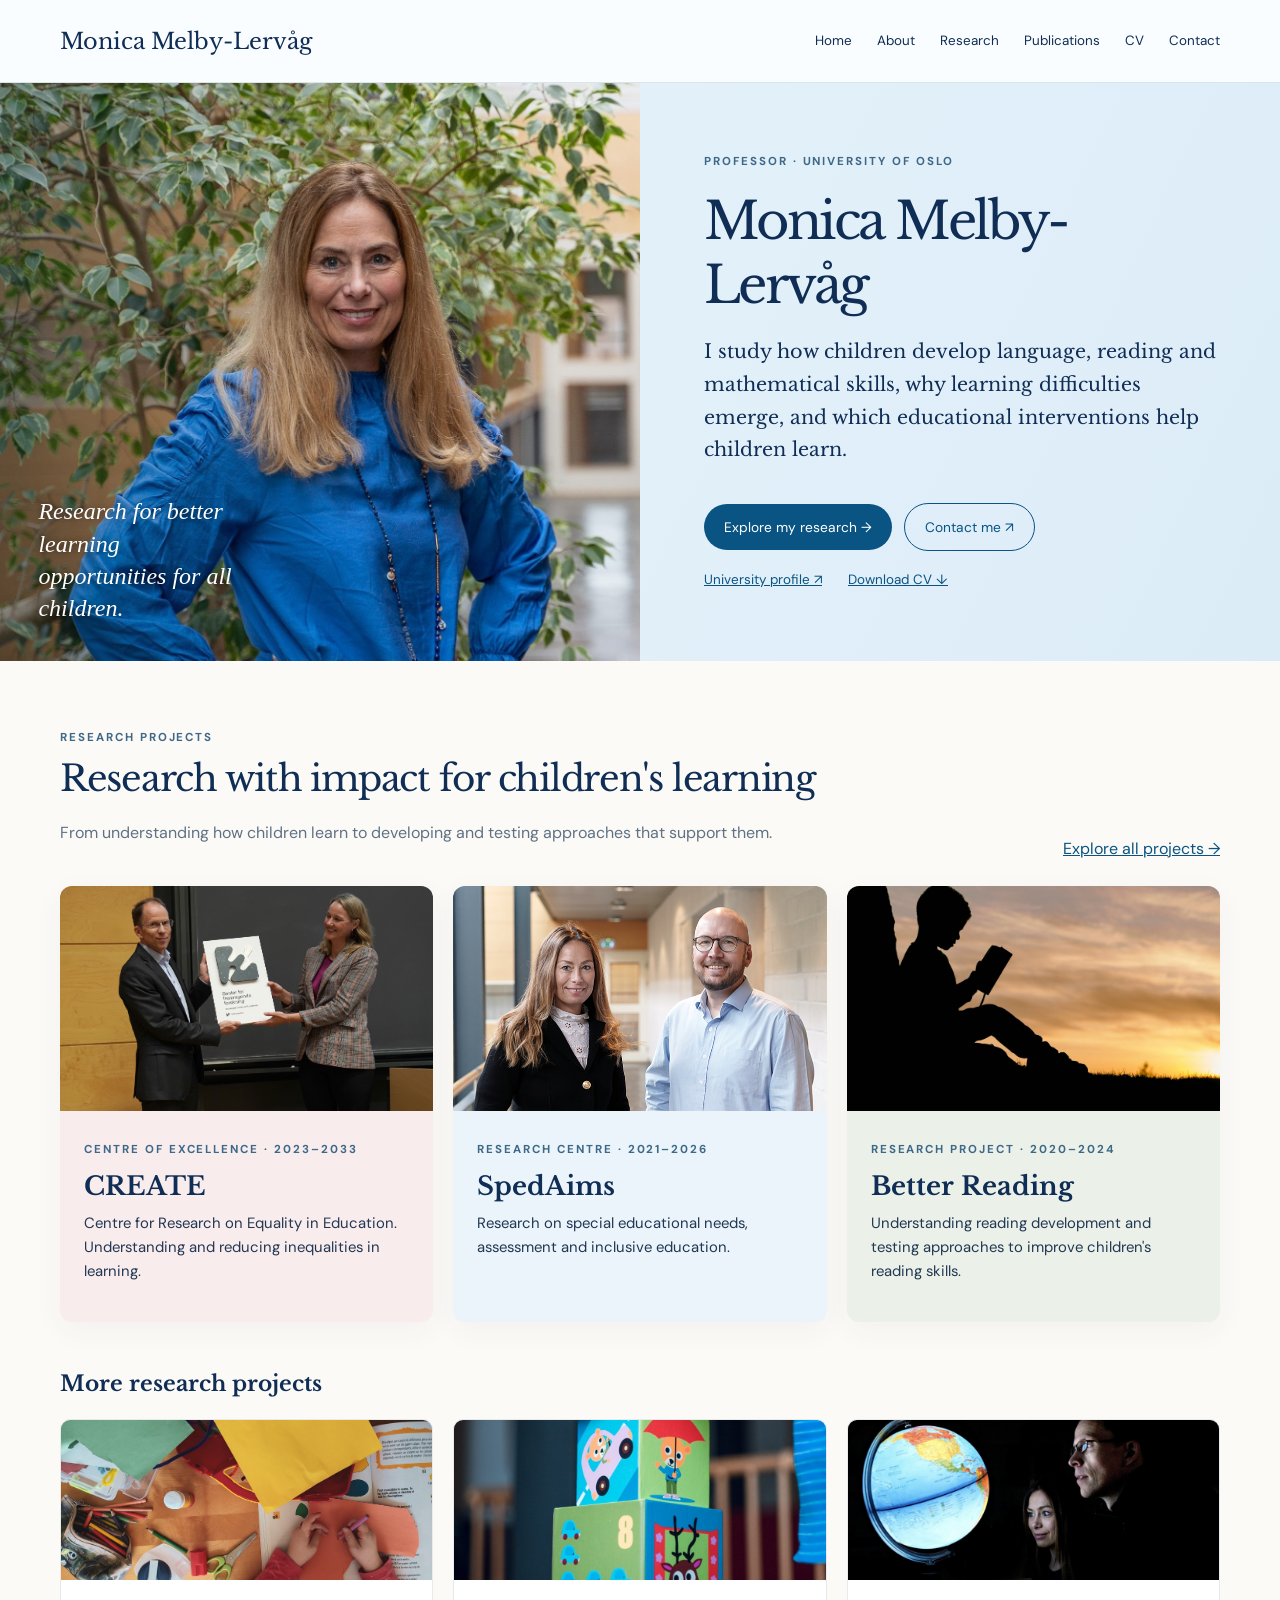
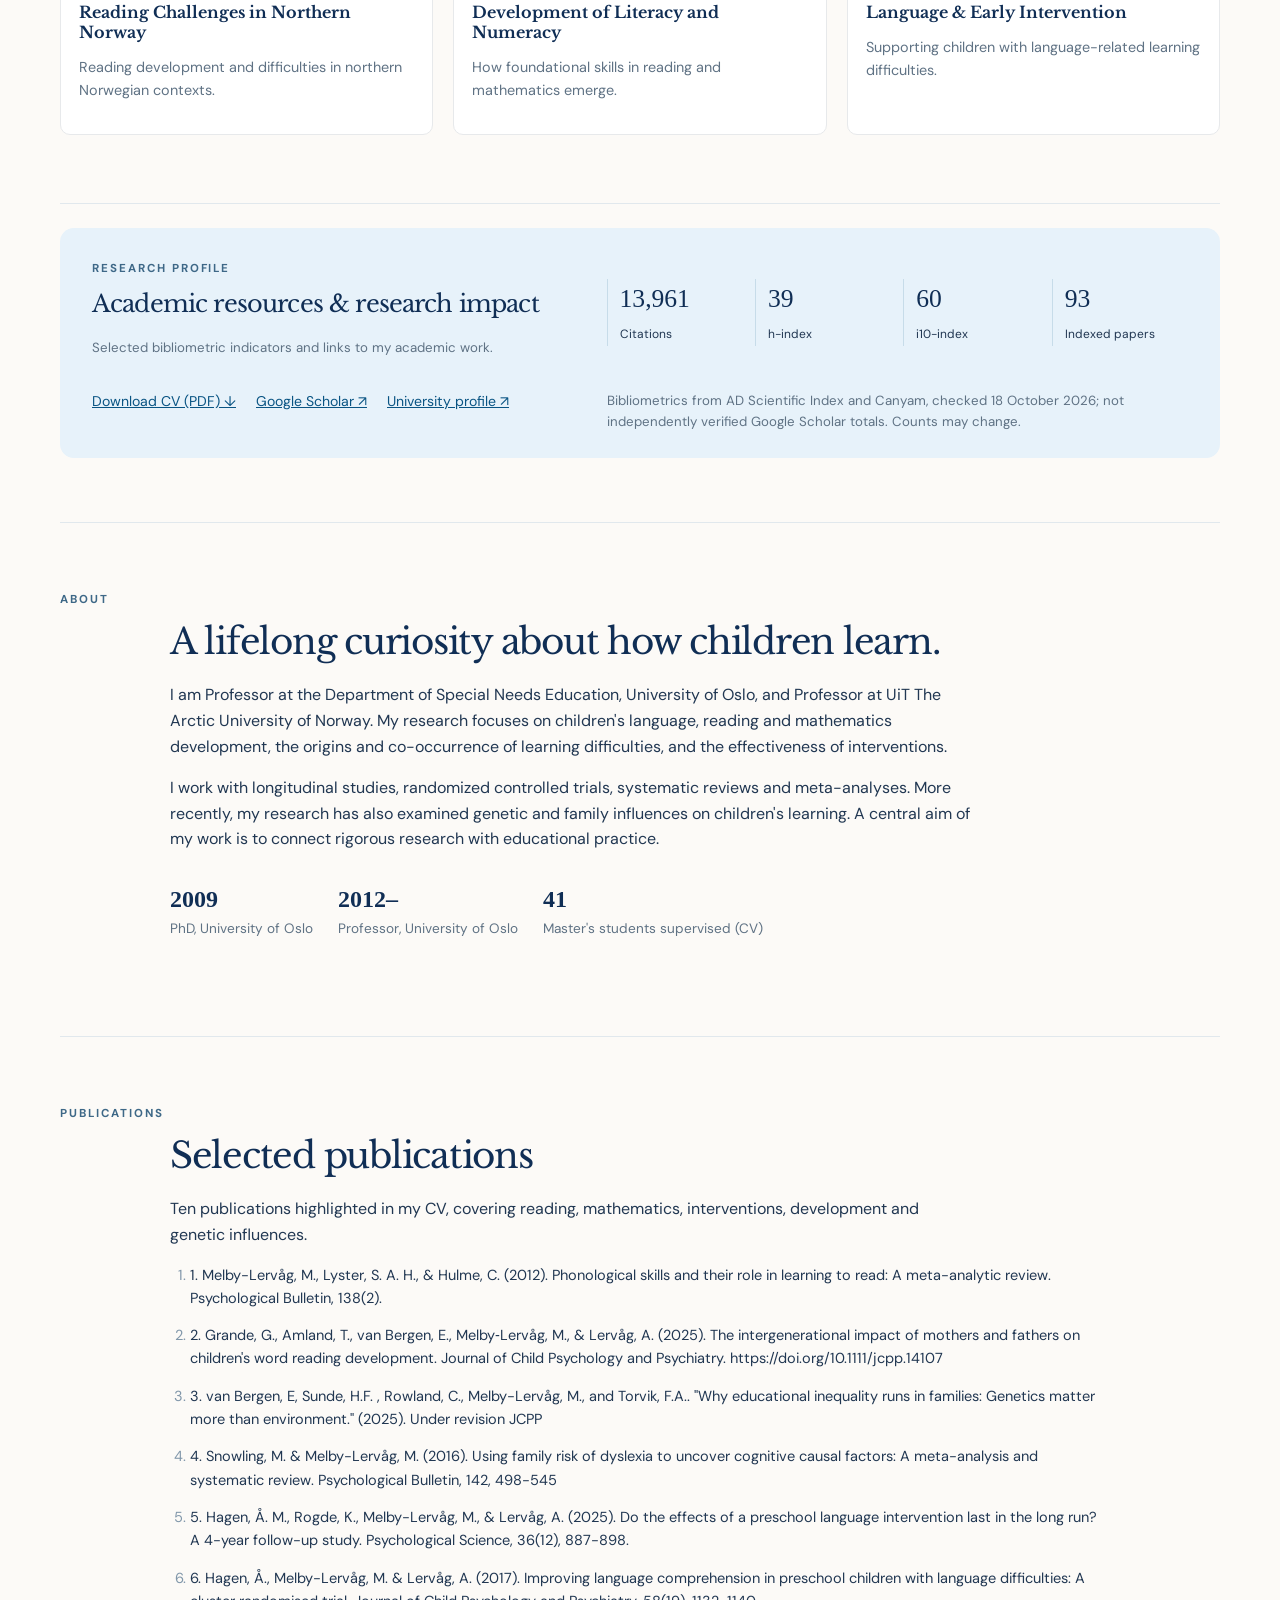
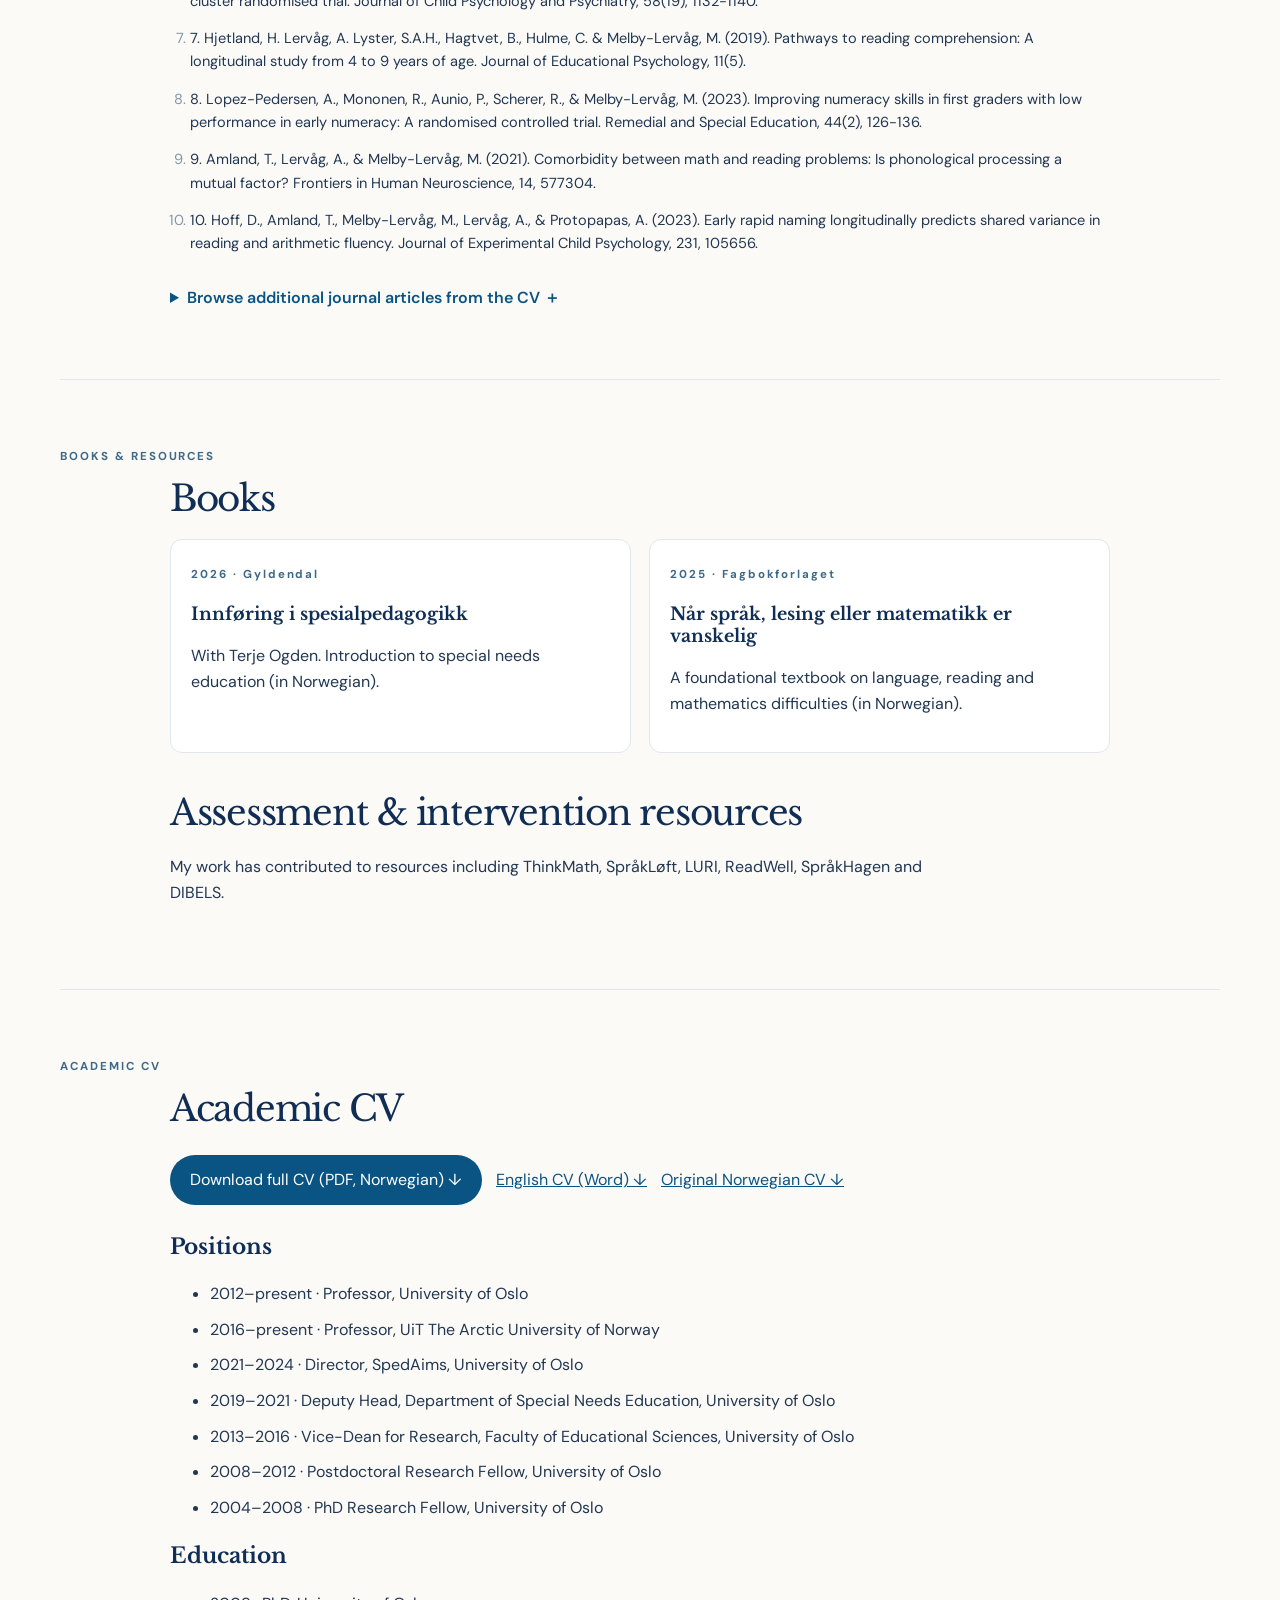
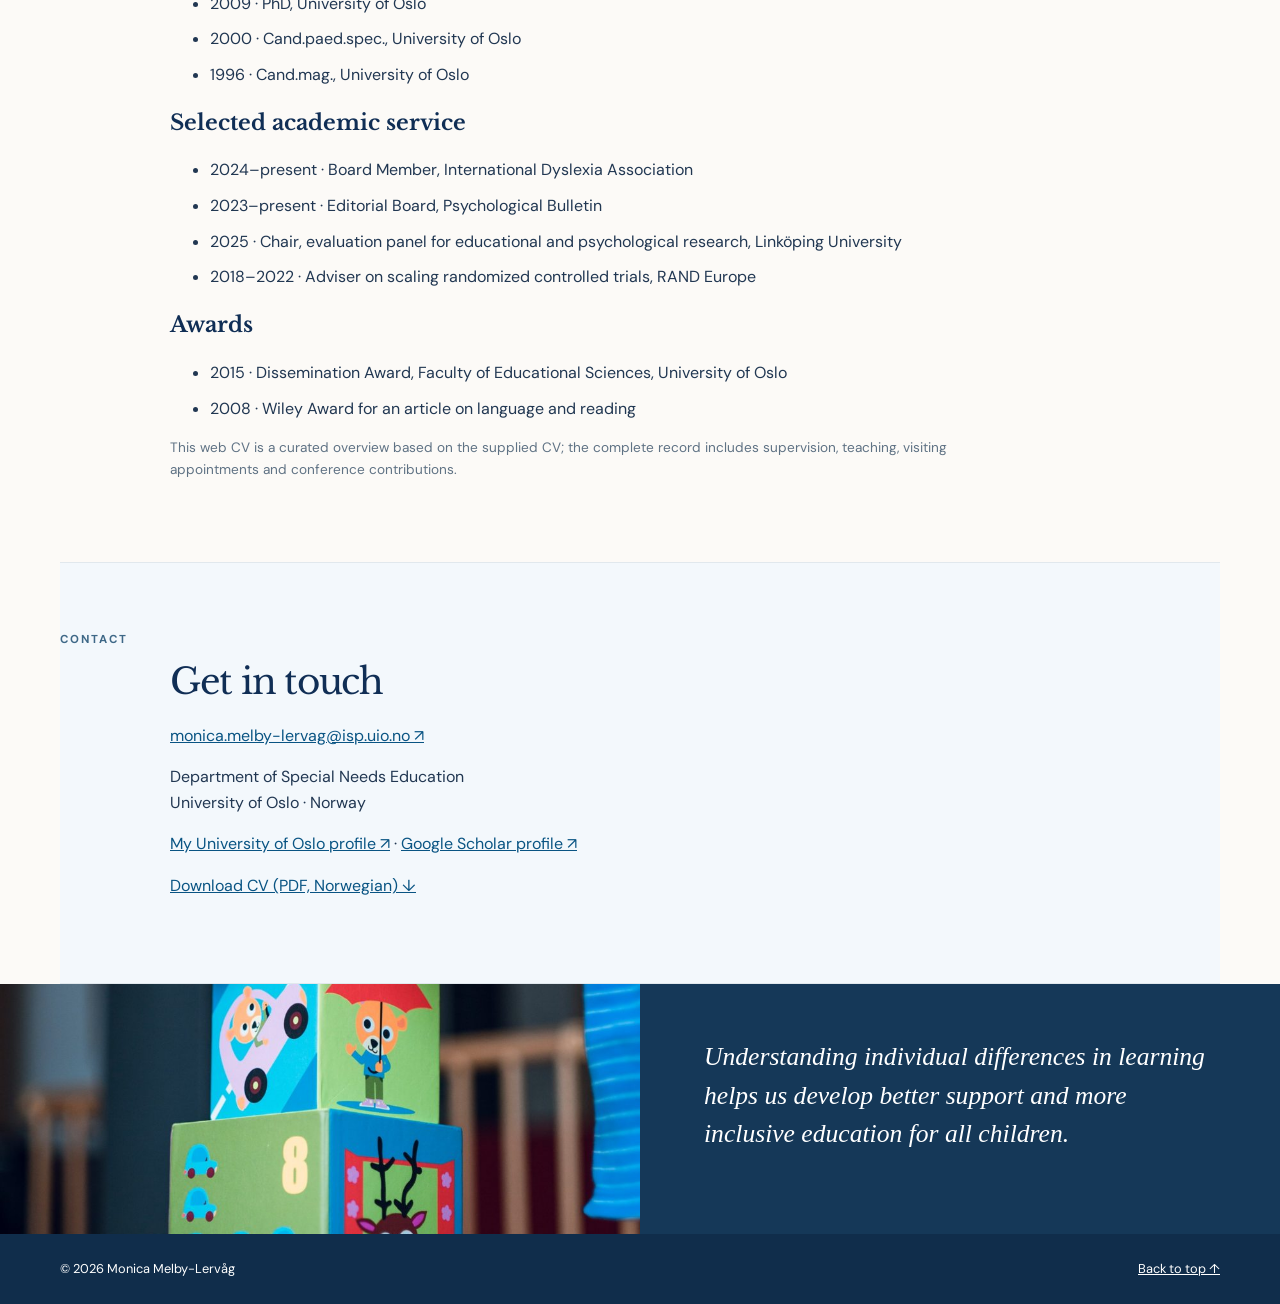
==== commit 815b9198: "Add files via upload" ====
--- a/index.html
+++ b/index.html
@@ -1,2 +1,3 @@
 <!DOCTYPE html>
-<html lang="en"><head><meta charset="utf-8"/><meta content="width=device-width,initial-scale=1" name="viewport"/><meta content="Monica Melby-Lervåg — Professor of Special Needs Education at the University of Oslo. Research on language, reading, mathematics, learning difficulties and interventions." name="description"/><title>Monica Melby-Lervåg | Professor, University of Oslo</title><link href="style.css" rel="stylesheet"/></head><body><header class="top"><div class="shell nav"><a class="brand" href="#top">MONICA MELBY-LERVÅG</a><nav aria-label="Main navigation"><a href="#about">About</a><a href="#research">Research</a><a href="#publications">Publications</a><a href="#books">Books</a><a href="#cv">CV</a><a href="#contact">Contact</a></nav></div></header><main id="top"><section class="hero shell"><div><div class="eyebrow">RESEARCHER · EDUCATOR · UNIVERSITY OF OSLO</div><h1>Monica<br/>Melby-Lervåg<span class="period">.</span></h1><p class="intro">Understanding how children learn — and how research can help every child thrive in language, reading and mathematics.</p><div class="actions"><span class="hero-kicker">Research on learning, development &amp; opportunity</span><a class="primary" href="#research">Explore research ↗</a><a href="#publications">Selected publications →</a></div></div><div class="portrait" role="img" aria-label="Portrait of Monica Melby-Lervåg"></div></section><section class="section shell" id="about"><div class="section-label">01 / About</div><div class="section-body"><h2>A lifelong curiosity about how children learn.</h2><p>I am Professor at the Department of Special Needs Education, University of Oslo, and Professor at UiT The Arctic University of Norway. My research focuses on children's language, reading and mathematics development, the origins and co-occurrence of learning difficulties, and the effectiveness of interventions.</p><p>I work with longitudinal studies, randomized controlled trials, systematic reviews and meta-analyses. More recently, my research has also examined genetic and family influences on children's learning. A central aim of my work is to connect rigorous research with educational practice.</p><div class="stats"><div><b>2009</b><span>PhD, University of Oslo</span></div><div><b>2012–</b><span>Professor, University of Oslo</span></div><div><b>41</b><span>Master's students supervised (CV)</span></div></div></div></section><section class="section shell" id="research"><div class="section-label">02 / RESEARCH &amp; IMPACT</div><div class="section-body"><h2>Research that makes a difference.</h2><div class="research-intro"><div class="research-photo" role="img" aria-label="Children learning together"></div><div class="research-statement"><span class="eyebrow">THE QUESTIONS THAT DRIVE MY WORK</span><p>Why do some children struggle to learn to read or do mathematics? What explains differences in learning — and which interventions really help?</p><a href="#publications">Discover the evidence <span aria-hidden="true">↗</span></a></div></div><div class="chips"><span>Reading development</span><span>Language and comprehension</span><span>Mathematical learning</span><span>Learning difficulties</span><span>Educational interventions</span><span>Genetics &amp; family influences</span><span>Longitudinal methods</span><span>Randomized trials</span><span>Meta-analysis</span></div><h2 class="subhead">Research projects &amp; collaborations</h2><div class="projects"><article class="project project-1"><div aria-hidden="true" class="project-art art-1"><span>EQUALITY</span></div><span class="eyebrow">2023–2033</span><h3>CREATE — Centre for Research on Equality in Education</h3><p>One of four principal investigators · Research Council of Norway · €6.2 million</p><p class="project-description">Investigating how educational systems can create more equal opportunities for learning.</p></article><article class="project project-2"><div aria-hidden="true" class="project-art art-2"><span>INCLUSION</span></div><span class="eyebrow">2021–2026</span><h3>SpedAims — Centre for Research on Special Needs Education and Inclusion</h3><p>Principal investigator · Research Council of Norway · €3.2 million</p><p class="project-description">Advancing knowledge about special educational needs and inclusive education.</p></article><article class="project project-3"><div aria-hidden="true" class="project-art art-3"><span>LITERACY</span></div><span class="eyebrow">2020–2024</span><h3>Better Reading</h3><p>Co-principal investigator · Research Council of Norway · €1.1 million</p><p class="project-description">Studying how to strengthen children’s reading development through research-informed approaches.</p></article><article class="project project-4"><div aria-hidden="true" class="project-art art-4"><span>READING</span></div><span class="eyebrow">2020–2024</span><h3>Reading Challenges in Northern Norway</h3><p>Co-principal investigator · Research Council of Norway · €1.2 million</p><p class="project-description">Exploring reading difficulties and learning in northern Norwegian educational contexts.</p></article><article class="project project-5"><div aria-hidden="true" class="project-art art-5"><span>DEVELOPMENT</span></div><span class="eyebrow">2019–2023</span><h3>Development of Literacy and Numeracy</h3><p>Co-principal investigator · Research Council of Norway · €1.1 million</p><p class="project-description">Understanding how literacy and numeracy skills emerge and develop.</p></article><article class="project project-6"><div aria-hidden="true" class="project-art art-6"><span>LANGUAGE</span></div><span class="eyebrow">2015–2020</span><h3>Preventing and Improving Special Needs Education in Children with Language Problems</h3><p>Principal investigator · Research Council of Norway · €1 million</p><p class="project-description">Improving support for children who experience language-related learning difficulties.</p></article></div></div></section><section class="section shell" id="publications"><div class="section-label">03 / Publications</div><div class="section-body"><h2>Selected publications</h2><p>Ten publications highlighted in my CV, covering reading, mathematics, interventions, development and genetic influences.</p><ol class="bibliography"><li>1. Melby-Lervåg, M., Lyster, S. A. H., &amp; Hulme, C. (2012). Phonological skills and their role in learning to read: A meta-analytic review. Psychological Bulletin, 138(2).</li><li>2. Grande, G., Amland, T., van Bergen, E., Melby‐Lervåg, M., &amp; Lervåg, A. (2025). The intergenerational impact of mothers and fathers on children's word reading development. Journal of Child Psychology and Psychiatry. https://doi.org/10.1111/jcpp.14107</li><li>3. van Bergen, E, Sunde, H.F. ,  Rowland, C.,  Melby-Lervåg, M., and Torvik, F.A.. "Why educational inequality runs in families: Genetics matter more than environment." (2025). Under revision JCPP</li><li>4. Snowling, M. &amp; Melby-Lervåg, M. (2016). Using family risk of dyslexia to uncover cognitive causal factors: A meta-analysis and systematic review. Psychological Bulletin, 142, 498-545</li><li>5. Hagen, Å. M., Rogde, K., Melby-Lervåg, M., &amp; Lervåg, A. (2025). Do the effects of a preschool language intervention last in the long run? A 4-year follow-up study. Psychological Science, 36(12), 887-898.</li><li>6. Hagen, Å., Melby-Lervåg, M. &amp; Lervåg, A. (2017). Improving language comprehension in preschool children with language difficulties: A cluster randomised trial. Journal of Child Psychology and Psychiatry, 58(19), 1132-1140.</li><li>7. Hjetland, H. Lervåg, A. Lyster, S.A.H., Hagtvet, B., Hulme, C. &amp; Melby-Lervåg, M. (2019). Pathways to reading comprehension: A longitudinal study from 4 to 9 years of age. Journal of Educational Psychology, 11(5).</li><li>8. Lopez-Pedersen, A., Mononen, R., Aunio, P., Scherer, R., &amp; Melby-Lervåg, M. (2023). Improving numeracy skills in first graders with low performance in early numeracy: A randomised controlled trial. Remedial and Special Education, 44(2), 126-136.</li><li>9. Amland, T., Lervåg, A., &amp; Melby-Lervåg, M. (2021). Comorbidity between math and reading problems: Is phonological processing a mutual factor? Frontiers in Human Neuroscience, 14, 577304.</li><li>10. Hoff, D., Amland, T., Melby-Lervåg, M., Lervåg, A., &amp; Protopapas, A. (2023). Early rapid naming longitudinally predicts shared variance in reading and arithmetic fluency. Journal of Experimental Child Psychology, 231, 105656.</li></ol><details><summary>Browse additional journal articles from the CV <span>＋</span></summary><ol class="bibliography additional"><li>Amland, T., Lervåg, A., &amp; Melby-Lervåg, M. (2021). Comorbidity Between Math and Reading Problems: Is Phonological Processing a Mutual Factor? Frontiers in Human Neuroscience, 14. https://doi.org/10.3389/fnhum.2020.577304</li><li>Amland, T., Grande, G., Scherer, R., Lervåg, A., &amp; Melby-Lervåg, M. (2024). Cognitive Factors Underlying Mathematical Skills: A Systematic Review and Meta-Analysis. Psychological bulletin. https://doi.org/10.1037/bul0000457</li><li>Arnesen, A., Braeken, J., Ogden, T., &amp; Melby-Lervåg, M. (2018). Assessing Children’s Social Functioning and Reading Proficiency: A Systematic Review of the Quality of Educational Assessment Instruments Used in Norwegian Elementary Schools. Scandinavian Journal of Educational Research, 1-26. https://doi.org/10.1080/00313831.2017.1420685</li><li>Arnesen, A., Smolkowski, K., Ogden, T., &amp; Melby-Lervåg, M. (2018). Validation of the Elementary Social Behaviour Assessment: Teacher Ratings of Students' Social Skills Adapted to Norwegian, Grades 1-6. Emotional and Behavioural Difficulties, 23(1), 39-54. https://doi.org/10.1080/13632752.2017.1316473</li><li>Bratlie, S. S., Brinchmann, E. I., Melby-Lervåg, M., &amp; Torkildsen, J. V. K. (2022). Morphology—A Gateway to Advanced Language: Meta-Analysis of Morphological Knowledge in Language-Minority Children. Review of Educational Research. https://doi.org/10.3102/00346543211073186</li><li>Diamanti, V., Grande, G. G., Protopapas, A., Melby-Lervåg, M., &amp; Lervåg, A. (2024). Preschool Morphological Awareness and Developmental Change in Early Reading Ability. Scientific Studies of Reading. https://doi.org/10.1080/10888438.2024.2370843</li><li>Dolean, D., Melby-Lervåg, M., Tincas, I., Damsa, C. I., &amp; Lervåg, A. (2019). Achievement gap: Socioeconomic status affects reading development beyond language and cognition in children facing poverty. Learning and Instruction, 63. https://doi.org/10.1016/j.learninstruc.2019.101218</li><li>Dolean, D., Lervåg, A., Visu-Petra, L., &amp; Melby-Lervåg, M. (2021). Language skills, and not executive functions, predict the development of reading comprehension of early readers: evidence from an orthographically transparent language. Reading and writing. https://doi.org/10.1007/s11145-020-10107-4</li><li>Dolean, D. D., Lervåg, A. O., &amp; Melby-Lervåg, M. (2026). The Effectiveness of a Language Comprehension Intervention on the Language, Reading, and Writing Skills of Socioeconomically Disadvantaged Students. Reading Research Quarterly, 61(3). https://doi.org/10.1002/rrq.70123</li><li>Donolato, E., Cardillo, R., Mammarella, I. C., &amp; Melby-Lervåg, M. (2021). Research Review: Language and specific learning disorders in children and their co-occurrence with internalizing and externalizing problems: a systematic review and meta-analysis. Journal of Child Psychology and Psychiatry, 63(5), 507-518. https://doi.org/10.1111/jcpp.13536</li><li>Donolato, E., Toffalini, E., Rogde, K., Nordahl-Hansen, A., Lervåg, A., Norbury, C. F., &amp; Melby-Lervåg, M. (2023). Oral language interventions can improve language outcomes in children with neurodevelopmental disorders: A systematic review and meta-analysis. Campbell Systematic Reviews, 19(4), 1-48. https://doi.org/10.1002/cl2.1368</li><li>Grande, G., Diamanti, V., Protopapas, A., Melby-Lervåg, M., &amp; Lervåg, A. (2024). The development of morphological awareness and vocabulary: What influences what? Applied Psycholinguistics. https://doi.org/10.1017/S0142716424000213</li><li>Grande, G., Amland, T., Bergen, E. V., Melby-Lervåg, M., &amp; Lervåg, A. (2025). The intergenerational impact of mothers and fathers on children’s word reading development. Journal of Child Psychology and Psychiatry, 66(7), 946-955. https://doi.org/10.1111/jcpp.14107</li><li>Gunnerud, H. L., Braak, D. T., Reikerås, E. K. L., Donolato, E., &amp; Melby-Lervåg, M. (2020). Is bilingualism related to a cognitive advantage in children? A systematic review and meta-analysis. Psychological bulletin, 146(12), 1059-1083. https://doi.org/10.1037/bul0000301</li><li>Gunnerud, H. L., Foldnes, N., &amp; Melby-Lervåg, M. (2022). Levels of skills and predictive patterns of reading comprehension in bilingual children with an early age of acquisition. Reading and writing. https://doi.org/10.1007/s11145-022-10286-2</li><li>Hagen, Å. M., Rogde, K., Lervåg, A., Melby-Lervåg, M., &amp; Norbury, C. (2023). Long-term prognosis of low language proficiency in children. Cochrane Database of Systematic Reviews, 2023(1). https://doi.org/10.1002/14651858.CD015268</li><li>Hagen, Å. M., Rogde, K., Melby-Lervåg, M., &amp; Lervåg, A. (2025). Do the Effects of a Preschool Language Intervention Last in the Long Run? A 4-Year Follow-Up Study. Psychological Science, 36(12), 887-898. https://doi.org/10.1177/09567976251392219</li><li>Hagen, Å. M., Rogde, K., Lervåg, A., Melby-Lervåg, M., &amp; Norbury, C. (2026). Long-term prognosis of low language proficiency in children. The Cochrane library, 2026(6). https://doi.org/10.1002/14651858.cd015268.pub2</li><li>Hagen, Å. M., Rogde, K., Lervåg, A., Melby-Lervåg, M., &amp; Norbury, C. (2026). Long‐term prognosis of low language proficiency in children - Hagen, ÅM - 2026 | Cochrane Library. The Cochrane library. https://doi.org/10.1002/14651858.CD015268.pub2</li><li>Helland, S. S., Røysamb, E., Brandlistuen, R. E., Melby-Lervåg, M., &amp; Gustavson, K. (2020). A Common Family Factor Underlying Language Difficulties and Internalizing Problems: Findings From a Population-Based Sibling Study. Journal of Learning Disabilities, 53(5), 399-409. https://doi.org/10.1177/0022219420911634</li><li>Hjetland, H. N., Brinchmann, E. I., Lyster, S. H., Hagtvet, B. E., &amp; Melby-Lervåg, M. (2015). PROTOCOL: Preschool Predictors of Later Reading Comprehension Ability: A Systematic Review. Campbell Systematic Reviews, 11(1), 1-40. https://doi.org/10.1002/CL2.139</li><li>Hjetland, H. N., Brinchmann, E. I., Scherer, R., &amp; Melby-Lervåg, M. (2017). Preschool predictors of later reading comprehension ability: a systematic review. Campbell Systematic Reviews, 14. https://doi.org/10.4073/csr.2017.14</li><li>Hjetland, H. N., Lervåg, A., Lyster, S. H., Hagtvet, B. E., Hulme, C., &amp; Melby-Lervåg, M. (2019). Pathways to Reading Comprehension: A Longitudinal Study From 4 to 9 Years of Age. Journal of Educational Psychology, 111(5), 751-763. https://doi.org/10.1037/edu0000321</li><li>Hjetland, H. N., Brinchmann, E. I., Scherer, R., Hulme, C., &amp; Melby-Lervåg, M. (2020). Preschool pathways to reading comprehension: A systematic meta-analytic review. Educational Research Review, 30:100323, 1-23. https://doi.org/10.1016/j.edurev.2020.100323</li><li>Hoff, D. A., Amland, T., Melby-Lervåg, M., Lervåg, A., &amp; Protopapas, A. (2023). Early rapid naming longitudinally predicts shared variance in reading and arithmetic fluency. Journal of Experimental Child Psychology, 231. https://doi.org/10.1016/j.jecp.2023.105656</li><li>Hulme, C., Snowling, M. J., West, G., Lervåg, A., &amp; Melby-Lervåg, M. (2020). Children’s Language Skills Can Be Improved: Lessons From Psychological Science for Educational Policy. Current Directions in Psychological Science, 29(4), 372-377. https://doi.org/10.1177/0963721420923684</li><li>Høgetveit, A. M., Canrinus, E. T., Donolato, E., &amp; Melby‐Lervåg, M. (2026). Research Review: Mathematical skills in children with developmental language disorder – a systematic review and meta‐analysis. Journal of Child Psychology and Psychiatry. https://doi.org/10.1111/jcpp.70138</li><li>Karlsen, J., Hjetland, H. N., Hagtvet, B. E., Braeken, J., &amp; Melby-Lervåg, M. (2021). The concurrent and longitudinal relationship between narrative skills and other language skills in children. First language. https://doi.org/10.1177/0142723721995688</li><li>Keles, S., Braak, D. T., Hagen, Å. M., &amp; Melby-Lervåg, M. (2025). Validity of Early-Grade Screening Tools in the Three Tier (RTI/MTSS) Model: A Systematic Review and Meta-Analysis of Literacy, Language, and Mathematics. Educational Psychology Review, 37(4). https://doi.org/10.1007/s10648-025-10077-5</li><li>Klem, M., Melby-Lervåg, M., Hagtvet, B. E., Lyster, S. H., Gustafsson, J., &amp; Hulme, C. (2015). Sentence repetition is a measure of children's language skills rather than working memory limitations. Developmental Science, 18(1), 146-154. https://doi.org/10.1111/desc.12202</li><li>Lervåg, A., Hulme, C., &amp; Melby-Lervåg, M. (2018). Unpicking the Developmental Relationship Between Oral Language Skills and Reading Comprehension: It's Simple, But Complex. Child Development, 89(5), 1821-1838. https://doi.org/10.1111/cdev.12861</li><li>Lervåg, A., Dolean, D., Tincas, I., &amp; Melby-Lervåg, M. (2019). Socioeconomic background, nonverbal IQ and school absence affects the development of vocabulary and reading comprehension in children living in severe poverty. Developmental Science, 22(5). https://doi.org/10.1111/desc.12858</li><li>Melby-Lervåg, M. &amp; Hulme, C. (2010). Serial and Free Recall in children can be improved by training: Evidence for the importance of phonological and semantic representations in immediate memory tasks. Psychological Science, 21(11), 1694-1700. https://doi.org/10.1177/0956797610385355</li><li>Melby-Lervåg, M. &amp; Lervåg, A. O. (2011). Cross-linguistic transfer of oral language, decoding, phonological awareness, and reading comprehension: A meta-analysis of the correlational evidence. Journal of Research in Reading, 34(1), 114-135. https://doi.org/10.1111/j.1467-9817.2010.01477.x</li><li>Melby-Lervåg, M. (2011). The Relative Predictive Contribution and Causal Role of Phoneme Awareness, Rhyme Awareness and Verbal Short-Term Memory in Reading Skills: A Review. Scandinavian Journal of Educational Research, 56(4), 363-380. https://doi.org/10.1080/00313831.2011.594611</li><li>Melby-Lervåg, M. &amp; Hulme, C. (2012). Current Evidence Does not Support the Claims made for CogMed working Memory Training. Journal of Applied Research in Memory and Cognition, 1(3), 197-197. https://doi.org/10.1016/j.jarmac.2012.06.006</li><li>Melby-Lervåg, M., Lervåg, A., Lyster, S. H., Klem, M., Hagtvet, B. E., &amp; Hulme, C. (2012). Nonword repetition ability does not appear to be a causal influence on children’s vocabulary development. Psychological Science, 23(10), 1069-1098. https://doi.org/10.1177/0956797612443833</li><li>Melby-Lervåg, M. &amp; Lervåg, A. O. (2012). Oral language skills moderate nonword repetition skills in children with dyslexia: A meta-analysis of the role of nonword repetition skills in dyslexia. Scientific Studies of Reading, 16(1), 1-34. https://doi.org/10.1080/10888438.2010.537715</li><li>Melby-Lervåg, M., Lyster, S. H., &amp; Hulme, C. (2012). Phonological Skills and Their Role in Learning to Read: A Meta-Analytic Review. Psychological bulletin, 138(2), 322-352. https://doi.org/10.1037/a0026744</li><li>Melby-Lervåg, M. (2012). The Relative Predictive Contribution and Causal Role of Phoneme Awareness, Rhyme Awareness, and Verbal Short-Term Memory in Reading Skills: A Review. Scandinavian Journal of Educational Research, 56(1), 101-118. https://doi.org/10.1080/00313831.2011.621215</li><li>Melby-Lervåg, M. &amp; Hulme, C. (2013). Is Working Memory Training Effective? A Meta-Analytic Review. Developmental Psychology, 49(2), 270-291. https://doi.org/10.1037/a0028228</li><li>Melby-Lervåg, M. &amp; Lervåg, A. (2014). Effects of educational interventions targeting reading comprehension and underlying components. Child Development Perspectives (CDP), 8(2), 96-100. https://doi.org/10.1111/cdep.12068</li><li>Melby-Lervåg, M. &amp; Lervåg, A. (2014). Reading Comprehension and its Underlying Components in Second Language Learners: A Meta-analysis of Studies Comparing First and Second Language Learners. Psychological bulletin, 140(2), 409-433. https://doi.org/10.1037/a0033890</li><li>Melby-Lervåg, M. &amp; Hulme, C. (2016). There is no convincing evidence that working memory training is effective: A reply to Au et al. (2014) and Karbach and Verhaeghen (2014). Psychonomic Bulletin &amp; Review, 23(1), 324-330. https://doi.org/10.3758/s13423-015-0862-z</li><li>Melby-Lervåg, M., Redick, T. S., &amp; Hulme, C. (2016). Working Memory Training Does Not Improve Performance on Measures of Intelligence or Other Measures of “Far Transfer”: Evidence From a Meta-Analytic Review. Perspectives on Psychological Science, 11(4), 512-534. https://doi.org/10.1177/1745691616635612</li><li>Melby-Lervåg, M., Hagen, Å. M., &amp; Lervåg, A. (2019). Disentangling the far transfer of language comprehension gains using latent mediation models. Developmental Science. https://doi.org/10.1111/desc.12929</li><li>Nag, S., Vagh, S. B., Dulay, K. M., Snowling, M., Donolato, E., &amp; Melby-Lervåg, M. (2024). Home Learning Environments and Children’s Language and Literacy Skills: A Meta-Analytic Review of Studies Conducted in Low- and Middle-Income Countries. Psychological bulletin, 150(2), 132-153. https://doi.org/10.1037/bul0000417</li><li>Nordahl-Hansen, A., Donolato, E., Lervåg, A., Norbury, C. F., &amp; Melby-Lervåg, M. (2019). PROTOCOL: Language interventions for improving oral language outcomes in children with neurodevelopmental disorders: A systematic review. Campbell Systematic Reviews, 15:e1062(4), 1-21. https://doi.org/10.1002/cl2.1062</li><li>Næss, K. B., Lyster, S. H., Hulme, C., &amp; Melby-Lervåg, M. (2011). Language and verbal short-term memory skills in children with Down syndrome: A meta-analytic review. Research in Developmental Disabilities, 32(6), 2225-2234. https://doi.org/10.1016/j.ridd.2011.05.014</li><li>Næss, K. B., Melby-Lervåg, M., Hulme, C., &amp; Lyster, S. H. (2011). Reading skills in children with Down syndrome: A meta-analytic review. Research in Developmental Disabilities, 33((2012)), 737-747. https://doi.org/10.1016/j.ridd.2011.09.019</li><li>Næss, K. B., Melby-Lervåg, M., Hulme, C., &amp; Lyster, S. H. (2012). Reading skills in children with Down syndrome: A meta-analytic review. Research in Developmental Disabilities, 33(2), 737-747. https://doi.org/10.1016/j.ridd.2011.09.019</li><li>Oxman, M. P., Chesire, F., Mugisha, M., Ssenyonga, R., Nsangi, A., Oxman, A. D., Fretheim, A., Rosenbaum, S. E., Kaseje, M., Sewankambo, N., Melby-Lervåg, M., &amp; Lewin, S. (2025). Participants’ experiences of potential adverse effects of an intervention to improve critical thinking about health choices: a qualitative cross-trial process evaluation in Kenya, Rwanda and Uganda. BMJ Open, 15(10). https://doi.org/10.1136/bmjopen-2025-104236</li><li>Oxman, M. P., Cusack, L., Verdugo-Paiva, F., Ávila, C., Peña, J., Novillo, F., Oxman, A. D., Fretheim, A., Melby-Lervåg, M., &amp; Nordheim, L. V. (2026). Do studies of interventions to improve laypeople's critical thinking about health choices assess potential harms? A systematic review. BMJ Open, 16, 1-14. https://doi.org/10.1136/bmjopen-2025-108268</li><li>Redick, T. S., Shipstead, Z., Wiemers, E. A., Melby-Lervåg, M., &amp; Hulme, C. (2015). What’s Working in Working Memory Training? An Educational Perspective. Educational Psychology Review. https://doi.org/10.1007/s10648-015-9314-6</li><li>Rogde, K., Melby-Lervåg, M., &amp; Lervåg, A. (2016). Improving the linguistic comprehension skills of second-language learners in preschool: A randomized trial study. Journal of Research on Educational Effectiveness. https://doi.org/10.1080/19345747.2016.1171935</li><li>Rogde, K., Hagen, Å. M., Melby-Lervåg, M., &amp; Lervåg, A. (2019). The effect of linguistic comprehension instruction on generalized language and reading comprehension skills: A systematic review. Campbell Systematic Reviews, 15:e1059(4), 1-37. https://doi.org/10.1002/cl2.1059</li><li>Rogde, K., Hagen, Å. M., Lervåg, A., &amp; Melby-Lervåg, M. (2021). Improvement in oral language interventions: Differences and relation between effects on treatment-inherent measures and effects on standardized tests. Nordic Journal of Literacy Research, 7(2), 1-18. https://doi.org/10.23865/njlr.v7.2814</li><li>Snowling, M. J. &amp; Melby-Lervåg, M. (2016). Oral language deficits in familial dyslexia: A meta-analysis and review. Psychological bulletin, 142(5), 498-545. https://doi.org/10.1037/bul0000037</li><li>Sørli, L. W., Caglar-Ryeng, Ø., Furnes, B. R., Nilssen, T. N., Donolato, E., &amp; Melby-Lervåg, M. (2024). Are Speech Sound Difficulties Risk Factors for Difficulties in Language and Reading Skills? A Systematic Review and Meta-Analysis. Journal of Speech, Language and Hearing Research, 68(1), 164-177. https://doi.org/10.1044/2024_JSLHR-24-00170</li><li>Thurmann-Moe, A. C., Melby-Lervåg, M., &amp; Lervåg, A. (2021). Effects of Articulatory Consciousness Training in First Graders with a Reading Delay: A Randomised Control Trial. Scandinavian Journal of Educational Research, 1-18. https://doi.org/10.1080/00313831.2020.1869823</li><li>Thurmann-Moe, A. C., Melby-Lervåg, M., &amp; Lervåg, A. (2021). The impact of articulatory consciousness training on reading and spelling literacy in students with severe dyslexia: an experimental single case study. Annals of Dyslexia. https://doi.org/10.1007/s11881-021-00225-1</li><li>Wahl, H. N., Donolato, E., Melby-Lervåg, M., &amp; Lervåg, A. (2025). The psychometric properties of two math anxiety scales in a sample of Norwegian primary school children. Scandinavian Journal of Educational Research, 70(1), 147-163. https://doi.org/10.1080/00313831.2025.2459906</li><li>Walquist-Sørli, L., Melby-Lervåg, M., Friborg, O., &amp; Nergård-Nilssen, T. (2025). Speech sound skills, language comprehension, and early reading development in poor readers. Journal of Child Language. https://doi.org/10.1017/S0305000925100329</li><li>Wang, L., Melby-Lervåg, M., Lekhal, R., &amp; Wang, M. V. (2025). How are Difficulty Types Related to the Allocation of Special Needs Assistance in Early Childhood Education and Care. Early Childhood Research Quarterly, 74, 211-220. https://doi.org/10.1016/j.ecresq.2025.10.002</li><li>Wang, L. L., Wang, M. V., Sandsør, A. M. J., Lekhal, R., &amp; Melby-Lervåg, M. (2025). Parental and child factors in children with special education. Scandinavian Journal of Educational Research. https://doi.org/10.1080/00313831.2025.2550278</li><li>West, G., Melby-Lervåg, M., &amp; Hulme, C. (2021). Is a procedural learning deficit a causal risk factor for developmental language disorder or dyslexia? A meta-analytic review. Developmental Science, 57(5), 749-770. https://doi.org/10.1037/dev0001172</li><li>Hulme, C. &amp; Melby-Lervåg, M. (2016). Effects from Interventions for Psychological Learning and Behavioural Disorders in Children. Wiley-Blackwell.</li><li>Lervåg, A. &amp; Melby-Lervåg, M. (2022). Early prediction of learning outcomes in reading. In Skeide, M. A. (Ed.), he Cambridge Handbook of Dyslexia and Dyscalculia (Cambridge Handbooks in Psychology) (pp. 305-317). Cambridge University Press. https://doi.org/10.1017/9781108973595.024</li></ol></details></div></section><section class="section shell" id="books"><div class="section-label">04 / Books &amp; tools</div><div class="section-body"><h2>Books</h2><div class="projects"><article class="project"><span class="eyebrow">2026 · Gyldendal</span><h3>Innføring i spesialpedagogikk</h3><p>With Terje Ogden. Introduction to special needs education (in Norwegian).</p></article><article class="project"><span class="eyebrow">2025 · Fagbokforlaget</span><h3>Når språk, lesing eller matematikk er vanskelig</h3><p>A foundational textbook on language, reading and mathematics difficulties (in Norwegian).</p></article></div><h2 class="subhead">Assessment &amp; intervention resources</h2><p>My work has contributed to resources including ThinkMath, SpråkLøft, LURI, ReadWell, SpråkHagen and DIBELS.</p></div></section><section class="section shell" id="cv"><div class="section-label">05 / CV</div><div class="section-body"><h2>Academic CV</h2><h3>Positions</h3><ul class="timeline"><li>2012–present · Professor, University of Oslo</li><li>2016–present · Professor, UiT The Arctic University of Norway</li><li>2021–2024 · Director, SpedAims, University of Oslo</li><li>2019–2021 · Deputy Head, Department of Special Needs Education, University of Oslo</li><li>2013–2016 · Vice-Dean for Research, Faculty of Educational Sciences, University of Oslo</li><li>2008–2012 · Postdoctoral Research Fellow, University of Oslo</li><li>2004–2008 · PhD Research Fellow, University of Oslo</li></ul><h3>Education</h3><ul class="timeline"><li>2009 · PhD, University of Oslo</li><li>2000 · Cand.paed.spec., University of Oslo</li><li>1996 · Cand.mag., University of Oslo</li></ul><h3>Selected academic service</h3><ul class="timeline"><li>2024–present · Board Member, International Dyslexia Association</li><li>2023–present · Editorial Board, Psychological Bulletin</li><li>2025 · Chair, evaluation panel for educational and psychological research, Linköping University</li><li>2018–2022 · Adviser on scaling randomized controlled trials, RAND Europe</li></ul><h3>Awards</h3><ul class="timeline"><li>2015 · Dissemination Award, Faculty of Educational Sciences, University of Oslo</li><li>2008 · Wiley Award for an article on language and reading</li></ul><p class="note">This web CV is a curated overview based on the supplied CV; the complete record includes supervision, teaching, visiting appointments and conference contributions.</p></div></section><section class="section shell contact" id="contact"><div class="section-label">06 / Contact</div><div class="section-body"><h2>Get in touch</h2><p>Department of Special Needs Education<br/>University of Oslo · Norway</p><p><a href="https://www.uv.uio.no/isp/english/" rel="noopener" target="_blank">Department website ↗</a> · <a href="https://scholar.google.com/scholar?q=Monica+Melby-Lerv%C3%A5g" rel="noopener" target="_blank">Google Scholar search ↗</a></p><p class="note">Add your preferred email, official UiO profile link, and downloadable PDF CV before publishing.</p></div></section></main><div class="closing-band"><div class="shell"><span>Learning. Evidence. Opportunity.</span><a href="#contact">Let’s connect ↗</a></div></div><footer><div class="shell">© 2026 Monica Melby-Lervåg <a href="#top">Back to top ↑</a></div></footer></body></html>+
+<html lang="en"><head><meta charset="utf-8"/><meta content="width=device-width,initial-scale=1" name="viewport"/><meta content="Monica Melby-Lervåg — Professor of Special Needs Education at the University of Oslo. Research on language, reading, mathematics, learning difficulties and interventions." name="description"/><title>Monica Melby-Lervåg | Professor, University of Oslo</title><link href="style.css" rel="stylesheet"/></head><body><header class="top"><div class="shell nav"><a class="brand" href="#top">Monica Melby-Lervåg</a><nav aria-label="Main navigation"><a href="#home">Home</a><a href="#about">About</a><a href="#research">Research</a><a href="#publications">Publications</a><a href="#cv">CV</a><a href="#contact">Contact</a></nav></div></header><main id="top"><section class="hero" id="home"><div class="hero-photo"><div class="hero-photo-quote">Research for better learning opportunities for all children.</div></div><div class="hero-copy"><div class="eyebrow">PROFESSOR · UNIVERSITY OF OSLO</div><h1>Monica Melby-Lervåg</h1><p class="intro">I study how children develop language, reading and mathematical skills, why learning difficulties emerge, and which educational interventions help children learn.</p><div class="actions"><a class="primary" href="#research">Explore my research →</a><a class="secondary" href="mailto:monica.melby-lervag@isp.uio.no">Contact me ↗</a></div><div class="hero-links"><a href="https://www.uv.uio.no/isp/english/people/aca/monima/index.html" rel="noopener" target="_blank">University profile ↗</a><a download="" href="Monica_Melby-Lervag_CV.pdf">Download CV ↓</a></div></div></section><section class="section shell" id="research"><div class="section-label">RESEARCH PROJECTS</div><div class="research-top"><div><h2>Research with impact for children's learning</h2><p>From understanding how children learn to developing and testing approaches that support them.</p></div><a class="text-link" href="#more-projects">Explore all projects →</a></div><div class="featured-projects"><article class="feature-card rose"><img alt="CREATE centre of excellence award ceremony" loading="lazy" src="images/create-award.jpg"/><div class="feature-body"><span class="eyebrow">CENTRE OF EXCELLENCE · 2023–2033</span><h3>CREATE</h3><p>Centre for Research on Equality in Education. Understanding and reducing inequalities in learning.</p></div></article><article class="feature-card blue"><img alt="Monica Melby-Lervåg with a colleague at the University of Oslo" loading="lazy" src="images/spedaims-team.jpg"/><div class="feature-body"><span class="eyebrow">RESEARCH CENTRE · 2021–2026</span><h3>SpedAims</h3><p>Research on special educational needs, assessment and inclusive education.</p></div></article><article class="feature-card sage"><img alt="Child reading in silhouette at sunset" loading="lazy" src="images/better-reading.jpg"/><div class="feature-body"><span class="eyebrow">RESEARCH PROJECT · 2020–2024</span><h3>Better Reading</h3><p>Understanding reading development and testing approaches to improve children's reading skills.</p></div></article></div><div class="more-projects" id="more-projects"><h3>More research projects</h3><div class="mini-projects"><article><img alt="Child exploring reading materials" loading="lazy" src="images/reading-challenges.jpg"/><h4>Reading Challenges in Northern Norway</h4><p>Reading development and difficulties in northern Norwegian contexts.</p></article><article><img alt="Child working with numbers and play materials" loading="lazy" src="images/literacy-numeracy.jpg"/><h4>Development of Literacy and Numeracy</h4><p>How foundational skills in reading and mathematics emerge.</p></article><article><img alt="Child playing and learning" loading="lazy" src="images/language.jpg"/><h4>Language &amp; Early Intervention</h4><p>Supporting children with language-related learning difficulties.</p></article></div></div></section><section class="section shell impact-section" id="impact"><div class="impact-banner"><div class="impact-intro"><span class="eyebrow">RESEARCH PROFILE</span><h2>Academic resources &amp; research impact</h2><p>Selected bibliometric indicators and links to my academic work.</p></div><div class="impact-compact"><div><strong>13,961</strong><span>Citations</span></div><div><strong>39</strong><span>h-index</span></div><div><strong>60</strong><span>i10-index</span></div><div><strong>93</strong><span>Indexed papers</span></div></div><div class="resource-links"><a download="" href="Monica_Melby-Lervag_CV.pdf">Download CV (PDF) ↓</a><a href="https://scholar.google.com/citations?user=DhjXRt4AAAAJ&amp;hl=en" rel="noopener" target="_blank">Google Scholar ↗</a><a href="https://www.uv.uio.no/isp/english/people/aca/monima/index.html" rel="noopener" target="_blank">University profile ↗</a></div><p class="impact-source">Bibliometrics from AD Scientific Index and Canyam, checked 18 October 2026; not independently verified Google Scholar totals. Counts may change.</p></div></section><section class="section shell" id="about"><div class="section-label">ABOUT</div><div class="section-body"><h2>A lifelong curiosity about how children learn.</h2><p>I am Professor at the Department of Special Needs Education, University of Oslo, and Professor at UiT The Arctic University of Norway. My research focuses on children's language, reading and mathematics development, the origins and co-occurrence of learning difficulties, and the effectiveness of interventions.</p><p>I work with longitudinal studies, randomized controlled trials, systematic reviews and meta-analyses. More recently, my research has also examined genetic and family influences on children's learning. A central aim of my work is to connect rigorous research with educational practice.</p><div class="stats"><div><b>2009</b><span>PhD, University of Oslo</span></div><div><b>2012–</b><span>Professor, University of Oslo</span></div><div><b>41</b><span>Master's students supervised (CV)</span></div></div></div></section><section class="section shell" id="publications"><div class="section-label">PUBLICATIONS</div><div class="section-body"><h2>Selected publications</h2><p>Ten publications highlighted in my CV, covering reading, mathematics, interventions, development and genetic influences.</p><ol class="bibliography"><li>1. Melby-Lervåg, M., Lyster, S. A. H., &amp; Hulme, C. (2012). Phonological skills and their role in learning to read: A meta-analytic review. Psychological Bulletin, 138(2).</li><li>2. Grande, G., Amland, T., van Bergen, E., Melby‐Lervåg, M., &amp; Lervåg, A. (2025). The intergenerational impact of mothers and fathers on children's word reading development. Journal of Child Psychology and Psychiatry. https://doi.org/10.1111/jcpp.14107</li><li>3. van Bergen, E, Sunde, H.F. ,  Rowland, C.,  Melby-Lervåg, M., and Torvik, F.A.. "Why educational inequality runs in families: Genetics matter more than environment." (2025). Under revision JCPP</li><li>4. Snowling, M. &amp; Melby-Lervåg, M. (2016). Using family risk of dyslexia to uncover cognitive causal factors: A meta-analysis and systematic review. Psychological Bulletin, 142, 498-545</li><li>5. Hagen, Å. M., Rogde, K., Melby-Lervåg, M., &amp; Lervåg, A. (2025). Do the effects of a preschool language intervention last in the long run? A 4-year follow-up study. Psychological Science, 36(12), 887-898.</li><li>6. Hagen, Å., Melby-Lervåg, M. &amp; Lervåg, A. (2017). Improving language comprehension in preschool children with language difficulties: A cluster randomised trial. Journal of Child Psychology and Psychiatry, 58(19), 1132-1140.</li><li>7. Hjetland, H. Lervåg, A. Lyster, S.A.H., Hagtvet, B., Hulme, C. &amp; Melby-Lervåg, M. (2019). Pathways to reading comprehension: A longitudinal study from 4 to 9 years of age. Journal of Educational Psychology, 11(5).</li><li>8. Lopez-Pedersen, A., Mononen, R., Aunio, P., Scherer, R., &amp; Melby-Lervåg, M. (2023). Improving numeracy skills in first graders with low performance in early numeracy: A randomised controlled trial. Remedial and Special Education, 44(2), 126-136.</li><li>9. Amland, T., Lervåg, A., &amp; Melby-Lervåg, M. (2021). Comorbidity between math and reading problems: Is phonological processing a mutual factor? Frontiers in Human Neuroscience, 14, 577304.</li><li>10. Hoff, D., Amland, T., Melby-Lervåg, M., Lervåg, A., &amp; Protopapas, A. (2023). Early rapid naming longitudinally predicts shared variance in reading and arithmetic fluency. Journal of Experimental Child Psychology, 231, 105656.</li></ol><details><summary>Browse additional journal articles from the CV <span>＋</span></summary><ol class="bibliography additional"><li>Amland, T., Lervåg, A., &amp; Melby-Lervåg, M. (2021). Comorbidity Between Math and Reading Problems: Is Phonological Processing a Mutual Factor? Frontiers in Human Neuroscience, 14. https://doi.org/10.3389/fnhum.2020.577304</li><li>Amland, T., Grande, G., Scherer, R., Lervåg, A., &amp; Melby-Lervåg, M. (2024). Cognitive Factors Underlying Mathematical Skills: A Systematic Review and Meta-Analysis. Psychological bulletin. https://doi.org/10.1037/bul0000457</li><li>Arnesen, A., Braeken, J., Ogden, T., &amp; Melby-Lervåg, M. (2018). Assessing Children’s Social Functioning and Reading Proficiency: A Systematic Review of the Quality of Educational Assessment Instruments Used in Norwegian Elementary Schools. Scandinavian Journal of Educational Research, 1-26. https://doi.org/10.1080/00313831.2017.1420685</li><li>Arnesen, A., Smolkowski, K., Ogden, T., &amp; Melby-Lervåg, M. (2018). Validation of the Elementary Social Behaviour Assessment: Teacher Ratings of Students' Social Skills Adapted to Norwegian, Grades 1-6. Emotional and Behavioural Difficulties, 23(1), 39-54. https://doi.org/10.1080/13632752.2017.1316473</li><li>Bratlie, S. S., Brinchmann, E. I., Melby-Lervåg, M., &amp; Torkildsen, J. V. K. (2022). Morphology—A Gateway to Advanced Language: Meta-Analysis of Morphological Knowledge in Language-Minority Children. Review of Educational Research. https://doi.org/10.3102/00346543211073186</li><li>Diamanti, V., Grande, G. G., Protopapas, A., Melby-Lervåg, M., &amp; Lervåg, A. (2024). Preschool Morphological Awareness and Developmental Change in Early Reading Ability. Scientific Studies of Reading. https://doi.org/10.1080/10888438.2024.2370843</li><li>Dolean, D., Melby-Lervåg, M., Tincas, I., Damsa, C. I., &amp; Lervåg, A. (2019). Achievement gap: Socioeconomic status affects reading development beyond language and cognition in children facing poverty. Learning and Instruction, 63. https://doi.org/10.1016/j.learninstruc.2019.101218</li><li>Dolean, D., Lervåg, A., Visu-Petra, L., &amp; Melby-Lervåg, M. (2021). Language skills, and not executive functions, predict the development of reading comprehension of early readers: evidence from an orthographically transparent language. Reading and writing. https://doi.org/10.1007/s11145-020-10107-4</li><li>Dolean, D. D., Lervåg, A. O., &amp; Melby-Lervåg, M. (2026). The Effectiveness of a Language Comprehension Intervention on the Language, Reading, and Writing Skills of Socioeconomically Disadvantaged Students. Reading Research Quarterly, 61(3). https://doi.org/10.1002/rrq.70123</li><li>Donolato, E., Cardillo, R., Mammarella, I. C., &amp; Melby-Lervåg, M. (2021). Research Review: Language and specific learning disorders in children and their co-occurrence with internalizing and externalizing problems: a systematic review and meta-analysis. Journal of Child Psychology and Psychiatry, 63(5), 507-518. https://doi.org/10.1111/jcpp.13536</li><li>Donolato, E., Toffalini, E., Rogde, K., Nordahl-Hansen, A., Lervåg, A., Norbury, C. F., &amp; Melby-Lervåg, M. (2023). Oral language interventions can improve language outcomes in children with neurodevelopmental disorders: A systematic review and meta-analysis. Campbell Systematic Reviews, 19(4), 1-48. https://doi.org/10.1002/cl2.1368</li><li>Grande, G., Diamanti, V., Protopapas, A., Melby-Lervåg, M., &amp; Lervåg, A. (2024). The development of morphological awareness and vocabulary: What influences what? Applied Psycholinguistics. https://doi.org/10.1017/S0142716424000213</li><li>Grande, G., Amland, T., Bergen, E. V., Melby-Lervåg, M., &amp; Lervåg, A. (2025). The intergenerational impact of mothers and fathers on children’s word reading development. Journal of Child Psychology and Psychiatry, 66(7), 946-955. https://doi.org/10.1111/jcpp.14107</li><li>Gunnerud, H. L., Braak, D. T., Reikerås, E. K. L., Donolato, E., &amp; Melby-Lervåg, M. (2020). Is bilingualism related to a cognitive advantage in children? A systematic review and meta-analysis. Psychological bulletin, 146(12), 1059-1083. https://doi.org/10.1037/bul0000301</li><li>Gunnerud, H. L., Foldnes, N., &amp; Melby-Lervåg, M. (2022). Levels of skills and predictive patterns of reading comprehension in bilingual children with an early age of acquisition. Reading and writing. https://doi.org/10.1007/s11145-022-10286-2</li><li>Hagen, Å. M., Rogde, K., Lervåg, A., Melby-Lervåg, M., &amp; Norbury, C. (2023). Long-term prognosis of low language proficiency in children. Cochrane Database of Systematic Reviews, 2023(1). https://doi.org/10.1002/14651858.CD015268</li><li>Hagen, Å. M., Rogde, K., Melby-Lervåg, M., &amp; Lervåg, A. (2025). Do the Effects of a Preschool Language Intervention Last in the Long Run? A 4-Year Follow-Up Study. Psychological Science, 36(12), 887-898. https://doi.org/10.1177/09567976251392219</li><li>Hagen, Å. M., Rogde, K., Lervåg, A., Melby-Lervåg, M., &amp; Norbury, C. (2026). Long-term prognosis of low language proficiency in children. The Cochrane library, 2026(6). https://doi.org/10.1002/14651858.cd015268.pub2</li><li>Hagen, Å. M., Rogde, K., Lervåg, A., Melby-Lervåg, M., &amp; Norbury, C. (2026). Long‐term prognosis of low language proficiency in children - Hagen, ÅM - 2026 | Cochrane Library. The Cochrane library. https://doi.org/10.1002/14651858.CD015268.pub2</li><li>Helland, S. S., Røysamb, E., Brandlistuen, R. E., Melby-Lervåg, M., &amp; Gustavson, K. (2020). A Common Family Factor Underlying Language Difficulties and Internalizing Problems: Findings From a Population-Based Sibling Study. Journal of Learning Disabilities, 53(5), 399-409. https://doi.org/10.1177/0022219420911634</li><li>Hjetland, H. N., Brinchmann, E. I., Lyster, S. H., Hagtvet, B. E., &amp; Melby-Lervåg, M. (2015). PROTOCOL: Preschool Predictors of Later Reading Comprehension Ability: A Systematic Review. Campbell Systematic Reviews, 11(1), 1-40. https://doi.org/10.1002/CL2.139</li><li>Hjetland, H. N., Brinchmann, E. I., Scherer, R., &amp; Melby-Lervåg, M. (2017). Preschool predictors of later reading comprehension ability: a systematic review. Campbell Systematic Reviews, 14. https://doi.org/10.4073/csr.2017.14</li><li>Hjetland, H. N., Lervåg, A., Lyster, S. H., Hagtvet, B. E., Hulme, C., &amp; Melby-Lervåg, M. (2019). Pathways to Reading Comprehension: A Longitudinal Study From 4 to 9 Years of Age. Journal of Educational Psychology, 111(5), 751-763. https://doi.org/10.1037/edu0000321</li><li>Hjetland, H. N., Brinchmann, E. I., Scherer, R., Hulme, C., &amp; Melby-Lervåg, M. (2020). Preschool pathways to reading comprehension: A systematic meta-analytic review. Educational Research Review, 30:100323, 1-23. https://doi.org/10.1016/j.edurev.2020.100323</li><li>Hoff, D. A., Amland, T., Melby-Lervåg, M., Lervåg, A., &amp; Protopapas, A. (2023). Early rapid naming longitudinally predicts shared variance in reading and arithmetic fluency. Journal of Experimental Child Psychology, 231. https://doi.org/10.1016/j.jecp.2023.105656</li><li>Hulme, C., Snowling, M. J., West, G., Lervåg, A., &amp; Melby-Lervåg, M. (2020). Children’s Language Skills Can Be Improved: Lessons From Psychological Science for Educational Policy. Current Directions in Psychological Science, 29(4), 372-377. https://doi.org/10.1177/0963721420923684</li><li>Høgetveit, A. M., Canrinus, E. T., Donolato, E., &amp; Melby‐Lervåg, M. (2026). Research Review: Mathematical skills in children with developmental language disorder – a systematic review and meta‐analysis. Journal of Child Psychology and Psychiatry. https://doi.org/10.1111/jcpp.70138</li><li>Karlsen, J., Hjetland, H. N., Hagtvet, B. E., Braeken, J., &amp; Melby-Lervåg, M. (2021). The concurrent and longitudinal relationship between narrative skills and other language skills in children. First language. https://doi.org/10.1177/0142723721995688</li><li>Keles, S., Braak, D. T., Hagen, Å. M., &amp; Melby-Lervåg, M. (2025). Validity of Early-Grade Screening Tools in the Three Tier (RTI/MTSS) Model: A Systematic Review and Meta-Analysis of Literacy, Language, and Mathematics. Educational Psychology Review, 37(4). https://doi.org/10.1007/s10648-025-10077-5</li><li>Klem, M., Melby-Lervåg, M., Hagtvet, B. E., Lyster, S. H., Gustafsson, J., &amp; Hulme, C. (2015). Sentence repetition is a measure of children's language skills rather than working memory limitations. Developmental Science, 18(1), 146-154. https://doi.org/10.1111/desc.12202</li><li>Lervåg, A., Hulme, C., &amp; Melby-Lervåg, M. (2018). Unpicking the Developmental Relationship Between Oral Language Skills and Reading Comprehension: It's Simple, But Complex. Child Development, 89(5), 1821-1838. https://doi.org/10.1111/cdev.12861</li><li>Lervåg, A., Dolean, D., Tincas, I., &amp; Melby-Lervåg, M. (2019). Socioeconomic background, nonverbal IQ and school absence affects the development of vocabulary and reading comprehension in children living in severe poverty. Developmental Science, 22(5). https://doi.org/10.1111/desc.12858</li><li>Melby-Lervåg, M. &amp; Hulme, C. (2010). Serial and Free Recall in children can be improved by training: Evidence for the importance of phonological and semantic representations in immediate memory tasks. Psychological Science, 21(11), 1694-1700. https://doi.org/10.1177/0956797610385355</li><li>Melby-Lervåg, M. &amp; Lervåg, A. O. (2011). Cross-linguistic transfer of oral language, decoding, phonological awareness, and reading comprehension: A meta-analysis of the correlational evidence. Journal of Research in Reading, 34(1), 114-135. https://doi.org/10.1111/j.1467-9817.2010.01477.x</li><li>Melby-Lervåg, M. (2011). The Relative Predictive Contribution and Causal Role of Phoneme Awareness, Rhyme Awareness and Verbal Short-Term Memory in Reading Skills: A Review. Scandinavian Journal of Educational Research, 56(4), 363-380. https://doi.org/10.1080/00313831.2011.594611</li><li>Melby-Lervåg, M. &amp; Hulme, C. (2012). Current Evidence Does not Support the Claims made for CogMed working Memory Training. Journal of Applied Research in Memory and Cognition, 1(3), 197-197. https://doi.org/10.1016/j.jarmac.2012.06.006</li><li>Melby-Lervåg, M., Lervåg, A., Lyster, S. H., Klem, M., Hagtvet, B. E., &amp; Hulme, C. (2012). Nonword repetition ability does not appear to be a causal influence on children’s vocabulary development. Psychological Science, 23(10), 1069-1098. https://doi.org/10.1177/0956797612443833</li><li>Melby-Lervåg, M. &amp; Lervåg, A. O. (2012). Oral language skills moderate nonword repetition skills in children with dyslexia: A meta-analysis of the role of nonword repetition skills in dyslexia. Scientific Studies of Reading, 16(1), 1-34. https://doi.org/10.1080/10888438.2010.537715</li><li>Melby-Lervåg, M., Lyster, S. H., &amp; Hulme, C. (2012). Phonological Skills and Their Role in Learning to Read: A Meta-Analytic Review. Psychological bulletin, 138(2), 322-352. https://doi.org/10.1037/a0026744</li><li>Melby-Lervåg, M. (2012). The Relative Predictive Contribution and Causal Role of Phoneme Awareness, Rhyme Awareness, and Verbal Short-Term Memory in Reading Skills: A Review. Scandinavian Journal of Educational Research, 56(1), 101-118. https://doi.org/10.1080/00313831.2011.621215</li><li>Melby-Lervåg, M. &amp; Hulme, C. (2013). Is Working Memory Training Effective? A Meta-Analytic Review. Developmental Psychology, 49(2), 270-291. https://doi.org/10.1037/a0028228</li><li>Melby-Lervåg, M. &amp; Lervåg, A. (2014). Effects of educational interventions targeting reading comprehension and underlying components. Child Development Perspectives (CDP), 8(2), 96-100. https://doi.org/10.1111/cdep.12068</li><li>Melby-Lervåg, M. &amp; Lervåg, A. (2014). Reading Comprehension and its Underlying Components in Second Language Learners: A Meta-analysis of Studies Comparing First and Second Language Learners. Psychological bulletin, 140(2), 409-433. https://doi.org/10.1037/a0033890</li><li>Melby-Lervåg, M. &amp; Hulme, C. (2016). There is no convincing evidence that working memory training is effective: A reply to Au et al. (2014) and Karbach and Verhaeghen (2014). Psychonomic Bulletin &amp; Review, 23(1), 324-330. https://doi.org/10.3758/s13423-015-0862-z</li><li>Melby-Lervåg, M., Redick, T. S., &amp; Hulme, C. (2016). Working Memory Training Does Not Improve Performance on Measures of Intelligence or Other Measures of “Far Transfer”: Evidence From a Meta-Analytic Review. Perspectives on Psychological Science, 11(4), 512-534. https://doi.org/10.1177/1745691616635612</li><li>Melby-Lervåg, M., Hagen, Å. M., &amp; Lervåg, A. (2019). Disentangling the far transfer of language comprehension gains using latent mediation models. Developmental Science. https://doi.org/10.1111/desc.12929</li><li>Nag, S., Vagh, S. B., Dulay, K. M., Snowling, M., Donolato, E., &amp; Melby-Lervåg, M. (2024). Home Learning Environments and Children’s Language and Literacy Skills: A Meta-Analytic Review of Studies Conducted in Low- and Middle-Income Countries. Psychological bulletin, 150(2), 132-153. https://doi.org/10.1037/bul0000417</li><li>Nordahl-Hansen, A., Donolato, E., Lervåg, A., Norbury, C. F., &amp; Melby-Lervåg, M. (2019). PROTOCOL: Language interventions for improving oral language outcomes in children with neurodevelopmental disorders: A systematic review. Campbell Systematic Reviews, 15:e1062(4), 1-21. https://doi.org/10.1002/cl2.1062</li><li>Næss, K. B., Lyster, S. H., Hulme, C., &amp; Melby-Lervåg, M. (2011). Language and verbal short-term memory skills in children with Down syndrome: A meta-analytic review. Research in Developmental Disabilities, 32(6), 2225-2234. https://doi.org/10.1016/j.ridd.2011.05.014</li><li>Næss, K. B., Melby-Lervåg, M., Hulme, C., &amp; Lyster, S. H. (2011). Reading skills in children with Down syndrome: A meta-analytic review. Research in Developmental Disabilities, 33((2012)), 737-747. https://doi.org/10.1016/j.ridd.2011.09.019</li><li>Næss, K. B., Melby-Lervåg, M., Hulme, C., &amp; Lyster, S. H. (2012). Reading skills in children with Down syndrome: A meta-analytic review. Research in Developmental Disabilities, 33(2), 737-747. https://doi.org/10.1016/j.ridd.2011.09.019</li><li>Oxman, M. P., Chesire, F., Mugisha, M., Ssenyonga, R., Nsangi, A., Oxman, A. D., Fretheim, A., Rosenbaum, S. E., Kaseje, M., Sewankambo, N., Melby-Lervåg, M., &amp; Lewin, S. (2025). Participants’ experiences of potential adverse effects of an intervention to improve critical thinking about health choices: a qualitative cross-trial process evaluation in Kenya, Rwanda and Uganda. BMJ Open, 15(10). https://doi.org/10.1136/bmjopen-2025-104236</li><li>Oxman, M. P., Cusack, L., Verdugo-Paiva, F., Ávila, C., Peña, J., Novillo, F., Oxman, A. D., Fretheim, A., Melby-Lervåg, M., &amp; Nordheim, L. V. (2026). Do studies of interventions to improve laypeople's critical thinking about health choices assess potential harms? A systematic review. BMJ Open, 16, 1-14. https://doi.org/10.1136/bmjopen-2025-108268</li><li>Redick, T. S., Shipstead, Z., Wiemers, E. A., Melby-Lervåg, M., &amp; Hulme, C. (2015). What’s Working in Working Memory Training? An Educational Perspective. Educational Psychology Review. https://doi.org/10.1007/s10648-015-9314-6</li><li>Rogde, K., Melby-Lervåg, M., &amp; Lervåg, A. (2016). Improving the linguistic comprehension skills of second-language learners in preschool: A randomized trial study. Journal of Research on Educational Effectiveness. https://doi.org/10.1080/19345747.2016.1171935</li><li>Rogde, K., Hagen, Å. M., Melby-Lervåg, M., &amp; Lervåg, A. (2019). The effect of linguistic comprehension instruction on generalized language and reading comprehension skills: A systematic review. Campbell Systematic Reviews, 15:e1059(4), 1-37. https://doi.org/10.1002/cl2.1059</li><li>Rogde, K., Hagen, Å. M., Lervåg, A., &amp; Melby-Lervåg, M. (2021). Improvement in oral language interventions: Differences and relation between effects on treatment-inherent measures and effects on standardized tests. Nordic Journal of Literacy Research, 7(2), 1-18. https://doi.org/10.23865/njlr.v7.2814</li><li>Snowling, M. J. &amp; Melby-Lervåg, M. (2016). Oral language deficits in familial dyslexia: A meta-analysis and review. Psychological bulletin, 142(5), 498-545. https://doi.org/10.1037/bul0000037</li><li>Sørli, L. W., Caglar-Ryeng, Ø., Furnes, B. R., Nilssen, T. N., Donolato, E., &amp; Melby-Lervåg, M. (2024). Are Speech Sound Difficulties Risk Factors for Difficulties in Language and Reading Skills? A Systematic Review and Meta-Analysis. Journal of Speech, Language and Hearing Research, 68(1), 164-177. https://doi.org/10.1044/2024_JSLHR-24-00170</li><li>Thurmann-Moe, A. C., Melby-Lervåg, M., &amp; Lervåg, A. (2021). Effects of Articulatory Consciousness Training in First Graders with a Reading Delay: A Randomised Control Trial. Scandinavian Journal of Educational Research, 1-18. https://doi.org/10.1080/00313831.2020.1869823</li><li>Thurmann-Moe, A. C., Melby-Lervåg, M., &amp; Lervåg, A. (2021). The impact of articulatory consciousness training on reading and spelling literacy in students with severe dyslexia: an experimental single case study. Annals of Dyslexia. https://doi.org/10.1007/s11881-021-00225-1</li><li>Wahl, H. N., Donolato, E., Melby-Lervåg, M., &amp; Lervåg, A. (2025). The psychometric properties of two math anxiety scales in a sample of Norwegian primary school children. Scandinavian Journal of Educational Research, 70(1), 147-163. https://doi.org/10.1080/00313831.2025.2459906</li><li>Walquist-Sørli, L., Melby-Lervåg, M., Friborg, O., &amp; Nergård-Nilssen, T. (2025). Speech sound skills, language comprehension, and early reading development in poor readers. Journal of Child Language. https://doi.org/10.1017/S0305000925100329</li><li>Wang, L., Melby-Lervåg, M., Lekhal, R., &amp; Wang, M. V. (2025). How are Difficulty Types Related to the Allocation of Special Needs Assistance in Early Childhood Education and Care. Early Childhood Research Quarterly, 74, 211-220. https://doi.org/10.1016/j.ecresq.2025.10.002</li><li>Wang, L. L., Wang, M. V., Sandsør, A. M. J., Lekhal, R., &amp; Melby-Lervåg, M. (2025). Parental and child factors in children with special education. Scandinavian Journal of Educational Research. https://doi.org/10.1080/00313831.2025.2550278</li><li>West, G., Melby-Lervåg, M., &amp; Hulme, C. (2021). Is a procedural learning deficit a causal risk factor for developmental language disorder or dyslexia? A meta-analytic review. Developmental Science, 57(5), 749-770. https://doi.org/10.1037/dev0001172</li><li>Hulme, C. &amp; Melby-Lervåg, M. (2016). Effects from Interventions for Psychological Learning and Behavioural Disorders in Children. Wiley-Blackwell.</li><li>Lervåg, A. &amp; Melby-Lervåg, M. (2022). Early prediction of learning outcomes in reading. In Skeide, M. A. (Ed.), he Cambridge Handbook of Dyslexia and Dyscalculia (Cambridge Handbooks in Psychology) (pp. 305-317). Cambridge University Press. https://doi.org/10.1017/9781108973595.024</li></ol></details></div></section><section class="section shell" id="books"><div class="section-label">BOOKS &amp; RESOURCES</div><div class="section-body"><h2>Books</h2><div class="projects"><article class="project"><span class="eyebrow">2026 · Gyldendal</span><h3>Innføring i spesialpedagogikk</h3><p>With Terje Ogden. Introduction to special needs education (in Norwegian).</p></article><article class="project"><span class="eyebrow">2025 · Fagbokforlaget</span><h3>Når språk, lesing eller matematikk er vanskelig</h3><p>A foundational textbook on language, reading and mathematics difficulties (in Norwegian).</p></article></div><h2 class="subhead">Assessment &amp; intervention resources</h2><p>My work has contributed to resources including ThinkMath, SpråkLøft, LURI, ReadWell, SpråkHagen and DIBELS.</p></div></section><section class="section shell" id="cv"><div class="section-label">ACADEMIC CV</div><div class="section-body"><h2>Academic CV</h2><p class="cv-downloads"><a class="primary" download="" href="Monica_Melby-Lervag_CV.pdf">Download full CV (PDF, Norwegian) ↓</a> <a download="" href="Monica_Melby-Lervag_CV_English.docx">English CV (Word) ↓</a> <a download="" href="Monica_Melby-Lervag_CV_Norwegian.docx">Original Norwegian CV ↓</a></p><h3>Positions</h3><ul class="timeline"><li>2012–present · Professor, University of Oslo</li><li>2016–present · Professor, UiT The Arctic University of Norway</li><li>2021–2024 · Director, SpedAims, University of Oslo</li><li>2019–2021 · Deputy Head, Department of Special Needs Education, University of Oslo</li><li>2013–2016 · Vice-Dean for Research, Faculty of Educational Sciences, University of Oslo</li><li>2008–2012 · Postdoctoral Research Fellow, University of Oslo</li><li>2004–2008 · PhD Research Fellow, University of Oslo</li></ul><h3>Education</h3><ul class="timeline"><li>2009 · PhD, University of Oslo</li><li>2000 · Cand.paed.spec., University of Oslo</li><li>1996 · Cand.mag., University of Oslo</li></ul><h3>Selected academic service</h3><ul class="timeline"><li>2024–present · Board Member, International Dyslexia Association</li><li>2023–present · Editorial Board, Psychological Bulletin</li><li>2025 · Chair, evaluation panel for educational and psychological research, Linköping University</li><li>2018–2022 · Adviser on scaling randomized controlled trials, RAND Europe</li></ul><h3>Awards</h3><ul class="timeline"><li>2015 · Dissemination Award, Faculty of Educational Sciences, University of Oslo</li><li>2008 · Wiley Award for an article on language and reading</li></ul><p class="note">This web CV is a curated overview based on the supplied CV; the complete record includes supervision, teaching, visiting appointments and conference contributions.</p></div></section><section class="section shell contact" id="contact"><div class="section-label">CONTACT</div><div class="section-body"><h2>Get in touch</h2><p><a href="mailto:monica.melby-lervag@isp.uio.no">monica.melby-lervag@isp.uio.no ↗</a></p><p>Department of Special Needs Education<br/>University of Oslo · Norway</p><p><a href="https://www.uv.uio.no/isp/english/people/aca/monima/index.html" rel="noopener" target="_blank">My University of Oslo profile ↗</a> · <a href="https://scholar.google.com/citations?user=DhjXRt4AAAAJ&amp;hl=en" rel="noopener" target="_blank">Google Scholar profile ↗</a></p><p><a download="" href="Monica_Melby-Lervag_CV.pdf">Download CV (PDF, Norwegian) ↓</a></p></div></section></main><div class="closing-band"><div class="closing-photo"></div><div class="closing-message"><p>Understanding individual differences in learning helps us develop better support and more inclusive education for all children.</p></div></div><footer><div class="shell">© 2026 Monica Melby-Lervåg <a href="#top">Back to top ↑</a></div></footer></body></html>
--- a/style.css
+++ b/style.css
@@ -1,18 +1,2 @@
-@import url('https://fonts.googleapis.com/css2?family=DM+Sans:wght@400;500;600;700&family=DM+Serif+Display:ital@0;1&display=swap');
-:root{--ink:#342b36;--muted:#766975;--accent:#a04475;--line:#eadde3;--bg:#fffaf8;--rose:#f5e4e9;--plum:#56304e;--sage:#dce9df}
-*{box-sizing:border-box}html{scroll-behavior:smooth;scroll-padding-top:100px}body{margin:0;background:var(--bg);color:var(--ink);font:16px/1.7 'DM Sans',sans-serif}a{color:var(--accent);text-decoration:none}a:hover{text-decoration:underline}.shell{max-width:1250px;margin:auto;padding:0 44px}.top{position:sticky;top:0;background:#fffaf8f2;backdrop-filter:blur(16px);border-bottom:1px solid var(--line);z-index:5}.nav{min-height:82px;display:flex;justify-content:space-between;align-items:center;gap:25px}.brand{font-weight:700;letter-spacing:.075em;font-size:13px;color:var(--plum);white-space:nowrap}.nav nav{display:flex;gap:22px;flex-wrap:wrap}.nav nav a{font-size:13px;color:#63505f}.hero{padding-top:72px;padding-bottom:100px;display:grid;grid-template-columns:1fr .9fr;gap:65px;align-items:center;min-height:700px}.eyebrow,.section-label{font-size:11px;font-weight:700;letter-spacing:.16em;text-transform:uppercase;color:var(--accent)}h1,h2,h3{font-family:'DM Serif Display',Georgia,serif;font-weight:400;letter-spacing:-.025em;line-height:1.15}h1{font-size:clamp(58px,7vw,104px);margin:28px 0}.period{color:#c982a1}h2{font-size:clamp(34px,4vw,58px);margin:0 0 30px}h3{font-size:26px;margin:16px 0 10px}.intro{font-size:21px;line-height:1.6;max-width:570px;color:#655460}.hero-kicker{width:100%;font-size:13px;color:#846a7c;font-weight:500}.actions{display:flex;gap:24px;align-items:center;margin-top:35px;flex-wrap:wrap;font-size:14px;font-weight:700}.primary{padding:14px 22px;background:var(--plum);color:white;border-radius:30px}.primary:hover{color:white}.portrait{position:relative;aspect-ratio:4/5;min-height:500px;background:linear-gradient(150deg,#d9a9bc,#f5dce2 45%,#c7d9c9);border-radius:48% 48% 5px 5px;overflow:hidden;box-shadow:25px 25px 0 #eedce2;background-image:linear-gradient(150deg,#d9a9bcaa,#f5dce299),url('images/portrait.jpg');background-position:center;background-size:cover}.photo-overlay{position:absolute;inset:auto 0 0;padding:30px;background:linear-gradient(transparent,#4b2d45a8);color:white;display:flex;flex-direction:column;gap:4px}.photo-overlay span{font-size:12px;font-weight:700;letter-spacing:.13em}.photo-overlay small{font-size:12px}.section{padding-top:105px;padding-bottom:110px;border-top:1px solid var(--line);display:grid;grid-template-columns:190px 1fr;gap:50px}.section-body>p{max-width:820px;color:#655760}.stats{display:grid;grid-template-columns:repeat(3,1fr);gap:22px;margin-top:44px}.stats div{border-top:2px solid #c17a9c;padding-top:16px}.stats b{display:block;font:32px 'DM Serif Display',serif}.stats span{font-size:12px;color:var(--muted)}#research{background:linear-gradient(180deg,#f9eef1,#fffaf8 65%);max-width:none;padding-left:max(44px,calc((100vw - 1162px)/2));padding-right:max(44px,calc((100vw - 1162px)/2))}.research-intro{display:grid;grid-template-columns:1fr 1fr;gap:0;margin:35px 0 45px;background:#fff}.research-photo{position:relative;min-height:360px;background:linear-gradient(145deg,#a66c8b99,#e2bec699),url('images/research.jpg') center/cover}.research-statement{padding:48px 42px;display:flex;flex-direction:column;justify-content:center}.research-statement p{font:clamp(24px,2.6vw,35px)/1.35 'DM Serif Display',serif;margin:15px 0 24px}.research-statement a{font-weight:700;font-size:13px}.chips{display:flex;flex-wrap:wrap;gap:10px}.chips span{padding:8px 15px;border:1px solid #e5cbd7;border-radius:40px;font-size:13px;background:#fff9fb}.subhead{margin-top:70px}.projects{display:grid;grid-template-columns:repeat(2,minmax(0,1fr));gap:23px}.project{background:#fff;border:1px solid var(--line);padding:0 26px 28px;overflow:hidden;transition:transform .2s,box-shadow .2s}.project:hover{transform:translateY(-4px);box-shadow:0 14px 30px #56304e14}.project-art{height:155px;margin:0 -26px 26px;display:flex;align-items:end;padding:20px 26px;overflow:hidden;position:relative}.project-art:before,.project-art:after{content:'';position:absolute;border:1px solid #ffffff70;border-radius:50%;width:210px;height:210px;right:-25px;top:-85px}.project-art:after{width:150px;height:150px;right:60px;top:20px}.project-art span{position:relative;z-index:1;font-size:11px;letter-spacing:.2em;font-weight:700;color:#fff}.art-1{background:linear-gradient(120deg,#663653,#bc7f9f)}.art-2{background:linear-gradient(120deg,#668c7c,#b3c8b4)}.art-3{background:linear-gradient(120deg,#aa7187,#e2b3ad)}.art-4{background:linear-gradient(120deg,#796b9d,#bdb0d3)}.art-5{background:linear-gradient(120deg,#aa875e,#e4c5a2)}.art-6{background:linear-gradient(120deg,#557d89,#9dc5c8)}.project p{font-size:13px;color:var(--muted);margin:10px 0}.project .project-description{font-size:15px;color:#5c5059;line-height:1.6;margin-top:18px}.bibliography{padding-left:24px}.bibliography li{padding:14px 0;border-bottom:1px solid var(--line);font-size:14px;overflow-wrap:anywhere}.bibliography li::marker{color:var(--accent)}details{margin-top:30px;border-top:1px solid var(--line)}summary{cursor:pointer;padding:22px 0;font-weight:700;color:var(--accent)}summary span{float:right}.timeline{list-style:none;padding:0}.timeline li{border-bottom:1px solid var(--line);padding:12px 0}.note{font-size:13px;color:var(--muted)!important;margin-top:32px}.closing-band{background:var(--plum);color:#fff;padding:42px 0}.closing-band .shell{display:flex;justify-content:space-between;gap:20px;align-items:center}.closing-band span{font:clamp(24px,3vw,42px) 'DM Serif Display',serif}.closing-band a{color:white;font-weight:700}footer{border-top:1px solid var(--line);padding:25px 0;font-size:12px;color:var(--muted)}footer .shell{display:flex;justify-content:space-between}@media(max-width:900px){.shell{padding:0 24px}.hero{gap:35px}.section{grid-template-columns:1fr;gap:25px}#research{padding-left:24px;padding-right:24px}}@media(max-width:680px){.nav{align-items:flex-start;padding-top:16px;padding-bottom:16px;flex-direction:column;gap:8px}.nav nav{gap:12px}.hero{grid-template-columns:1fr;padding-top:55px;padding-bottom:65px;gap:40px;min-height:auto}.portrait{min-height:400px;max-width:420px;width:90%;margin:auto}.research-intro{grid-template-columns:1fr}.research-photo{min-height:280px}.research-statement{padding:30px}.section{padding-top:65px;padding-bottom:70px}.projects{grid-template-columns:1fr}.stats{grid-template-columns:1fr 1fr}.closing-band .shell{flex-direction:column;align-items:start}h1{font-size:clamp(50px,13vw,78px)}}
-
-/* Photographic edition — October 2026 */
-.portrait{background-image:url('images/portrait.jpg');background-position:50% 42%;background-size:cover;box-shadow:22px 22px 0 #eedce2}
-.research-photo{background-image:url('images/research.jpg');background-position:center;background-size:cover}
-.project-art:before,.project-art:after{display:none}
-.project-art{height:215px;background-position:center;background-size:cover}
-.project-art:after{display:none}
-.project-art span{background:#43293bd9;padding:7px 11px;border-radius:2px}
-.art-1{background-image:linear-gradient(0deg,#2c1d2c4d,transparent 65%),url('images/create.jpg');background-position:center 45%}
-.art-2{background-image:linear-gradient(0deg,#2c1d2c4d,transparent 65%),url('images/spedaims.jpg')}
-.art-3{background-image:linear-gradient(0deg,#2c1d2c4d,transparent 65%),url('images/better-reading.jpg')}
-.art-4{background-image:linear-gradient(0deg,#2c1d2c4d,transparent 65%),url('images/reading-challenges.jpg')}
-.art-5{background-image:linear-gradient(0deg,#2c1d2c4d,transparent 65%),url('images/literacy-numeracy.jpg')}
-.art-6{background-image:linear-gradient(0deg,#2c1d2c4d,transparent 65%),url('images/language.jpg')}
-@media(max-width:680px){.portrait{background-position:50% 35%}}
+@import url('https://fonts.googleapis.com/css2?family=DM+Sans:wght@400;500;600;700&family=Libre+Baskerville:wght@400;700&display=swap');
+:root{--navy:#102e55;--blue:#095483;--pale:#e9f3f9;--rose:#f9e9eb;--sage:#e9f0e9;--cream:#fcfaf7;--ink:#213752;--muted:#5f7284}*{box-sizing:border-box}html{scroll-behavior:smooth}body{margin:0;background:var(--cream);color:var(--ink);font-family:'DM Sans',Arial,sans-serif;line-height:1.6}a{color:var(--blue)}a:hover{text-decoration-thickness:2px}h1,h2,h3,h4,.brand,.intro{font-family:'Libre Baskerville',Georgia,serif;color:var(--navy);line-height:1.25}h1{font-size:clamp(2.3rem,4vw,4.5rem);font-weight:400;letter-spacing:-.05em;margin:18px 0}h2{font-size:clamp(1.7rem,2.8vw,2.7rem);font-weight:400;letter-spacing:-.035em;margin:10px 0 18px}h3{font-size:1.35rem}p{margin:0 0 1em}.shell{width:min(1160px,calc(100% - 64px));margin:auto}.top{background:rgba(250,253,255,.96);border-bottom:1px solid #d9e5ee;position:sticky;top:0;z-index:5}.nav{display:flex;align-items:center;justify-content:space-between;gap:28px;min-height:82px}.brand{font-size:1.4rem;text-decoration:none;white-space:nowrap}.nav nav{display:flex;gap:25px;flex-wrap:wrap}.nav nav a{text-decoration:none;color:var(--navy);font-size:.84rem}.nav nav a:hover{color:#1380b7}.hero{display:grid;grid-template-columns:1fr 1fr;min-height:500px;background:linear-gradient(115deg,#e8f4fc,#dcecf7)}.hero-photo{background:url('images/portrait.jpg') center 34%/cover;position:relative;min-height:450px}.hero-photo:after{content:'';position:absolute;inset:0;background:linear-gradient(90deg,rgba(9,37,52,.35),transparent 55%)}.hero-photo-quote{position:absolute;z-index:1;bottom:36px;left:6%;max-width:210px;color:white;font-family:Georgia,serif;font-style:italic;font-size:1.5rem;line-height:1.35;text-shadow:0 1px 6px #0007}.hero-copy{padding:70px clamp(30px,5vw,95px);display:flex;flex-direction:column;justify-content:center;max-width:740px}.eyebrow,.section-label{font-size:.72rem;font-weight:700;letter-spacing:.17em;color:#3e6887}.intro{font-size:clamp(1.06rem,1.5vw,1.32rem);line-height:1.7}.actions,.hero-links{display:flex;flex-wrap:wrap;gap:12px;margin-top:18px;align-items:center}.actions a{padding:12px 20px;border-radius:30px;text-decoration:none;font-size:.86rem}.primary{background:var(--blue);color:white!important;border-radius:28px;padding:12px 20px;display:inline-block;text-decoration:none}.secondary{border:1px solid var(--blue)}.hero-links a{font-size:.84rem;margin-right:14px}.section{padding:68px 0;border-bottom:1px solid #e1e8ed;scroll-margin-top:90px}.research-top{display:flex;align-items:end;justify-content:space-between;gap:24px;margin-bottom:24px}.research-top p{color:var(--muted)}.text-link{white-space:nowrap}.featured-projects{display:grid;grid-template-columns:repeat(3,1fr);gap:20px}.feature-card{overflow:hidden;border-radius:12px;box-shadow:0 8px 30px #2137520c}.feature-card img{display:block;width:100%;height:225px;object-fit:cover;object-position:center}.feature-card:first-child img{object-position:center 40%}.feature-card:nth-child(2) img{object-position:center 30%}.feature-body{padding:24px;min-height:200px}.feature-body h3{margin:10px 0;font-size:1.6rem}.feature-body p{font-size:.93rem}.rose{background:#f9eced}.blue{background:#eaf4fa}.sage{background:#ebf1e9}.more-projects{margin-top:48px}.mini-projects{display:grid;grid-template-columns:repeat(3,1fr);gap:20px}.mini-projects article{background:white;border:1px solid #e7e9eb;border-radius:10px;overflow:hidden;padding-bottom:18px}.mini-projects img{width:100%;height:160px;object-fit:cover}.mini-projects h4,.mini-projects p{margin:14px 18px}.mini-projects p{font-size:.9rem;color:var(--muted)}.impact-section{padding:24px 0 64px}.impact-banner{background:#e7f2fa;border-radius:14px;padding:26px 32px;display:grid;grid-template-columns:1.25fr 1.5fr;gap:18px 30px}.impact-intro h2{font-size:1.5rem}.impact-intro p,.impact-source{color:var(--muted);font-size:.83rem}.impact-compact{display:grid;grid-template-columns:repeat(4,1fr);gap:12px;align-items:center}.impact-compact div{border-left:1px solid #c7dce9;padding-left:12px}.impact-compact strong{display:block;color:var(--navy);font-family:Georgia,serif;font-size:1.6rem;font-weight:400}.impact-compact span{font-size:.75rem}.resource-links{display:flex;flex-wrap:wrap;gap:20px}.resource-links a{font-size:.88rem}.impact-source{margin:0}.section:not(#research):not(#impact)>.section-body{max-width:940px;margin:0 auto}.section-body>p{max-width:800px}.stats{display:flex;flex-wrap:wrap;gap:25px;margin:28px 0}.stats div{display:flex;flex-direction:column}.stats b{font-family:Georgia,serif;font-size:1.5rem;color:var(--navy)}.stats span{font-size:.85rem;color:var(--muted)}.bibliography{padding-left:20px}.bibliography li{margin:0 0 14px;font-size:.91rem;overflow-wrap:anywhere}.bibliography li::marker{color:#8197aa}.bibliography a{overflow-wrap:anywhere}details{margin-top:30px}summary{cursor:pointer;color:var(--blue);font-weight:600}.projects{display:grid;grid-template-columns:repeat(2,1fr);gap:18px}.project{border:1px solid #dfe8ee;background:white;padding:20px;border-radius:12px}.project h3{font-size:1.1rem}.project .project-art{display:none}.chips{display:flex;flex-wrap:wrap;gap:8px}.chips span{border:1px solid #ccdde7;border-radius:30px;padding:6px 12px;font-size:.8rem}.research-intro{display:none}.subhead{margin-top:38px}.cv-downloads a{margin:6px 10px 6px 0}.timeline li{margin:10px 0}.contact{background:#f3f8fc}.closing-band{display:grid;grid-template-columns:1fr 1fr;min-height:250px;background:#153858}.closing-photo{background:url('images/literacy-numeracy.jpg') center/cover}.closing-message{display:flex;align-items:center;padding:45px 10%;color:white}.closing-message p{font:italic clamp(1.2rem,2vw,1.9rem)/1.5 Georgia,serif}footer{background:#102d4b;color:white;padding:25px 0;font-size:.8rem}footer .shell{display:flex;justify-content:space-between}footer a{color:white}.note{font-size:.85rem;color:var(--muted)}@media(max-width:850px){.nav{flex-direction:column;gap:8px;padding:16px 0}.nav nav{justify-content:center;gap:14px}.hero{grid-template-columns:1fr}.hero-photo{min-height:450px}.hero-copy{padding:42px 6%}.featured-projects,.mini-projects{grid-template-columns:1fr 1fr}.impact-banner{grid-template-columns:1fr}.shell{width:min(100% - 36px,1160px)}}@media(max-width:580px){.featured-projects,.mini-projects,.projects{grid-template-columns:1fr}.hero-photo{min-height:340px}.hero-photo-quote{font-size:1.2rem}.research-top{display:block}.impact-compact{grid-template-columns:repeat(2,1fr)}.closing-band{grid-template-columns:1fr}.closing-photo{min-height:180px}.section{padding:45px 0}.nav nav a{font-size:.76rem}.brand{font-size:1.1rem}}
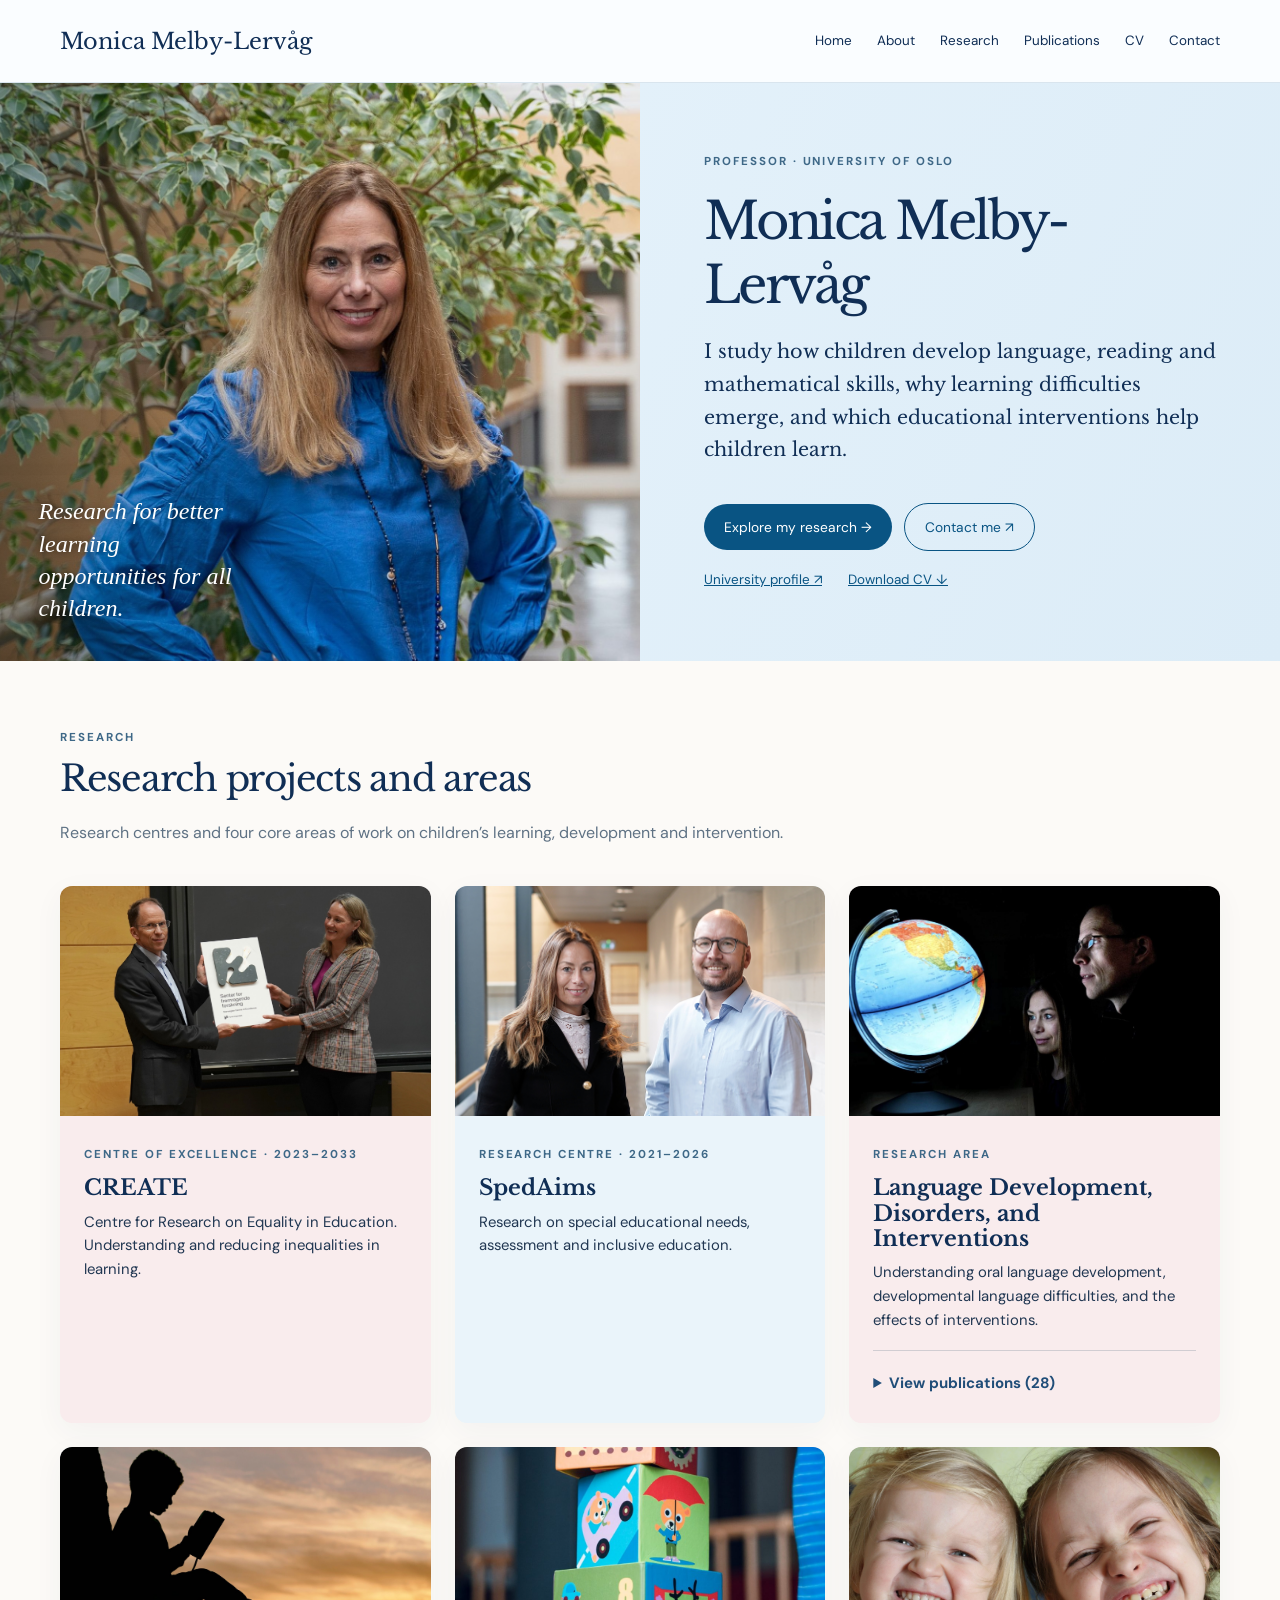
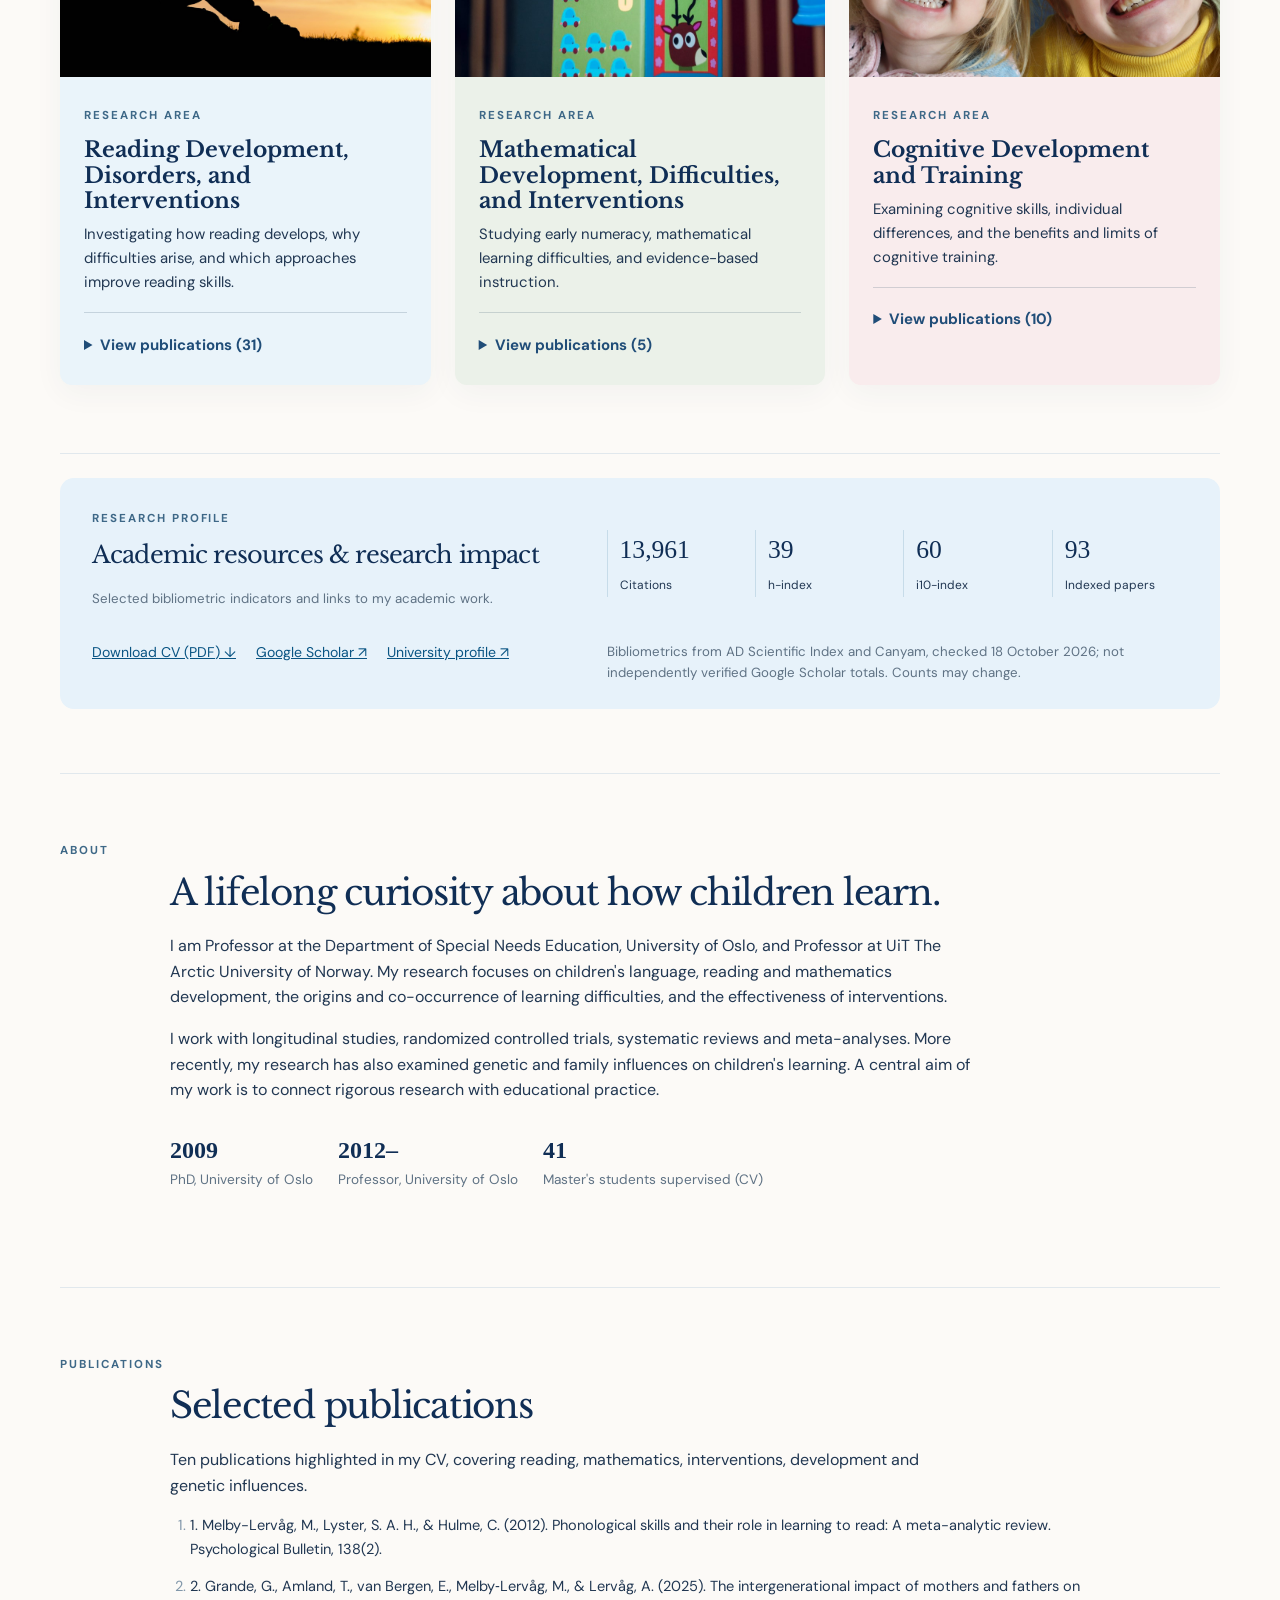
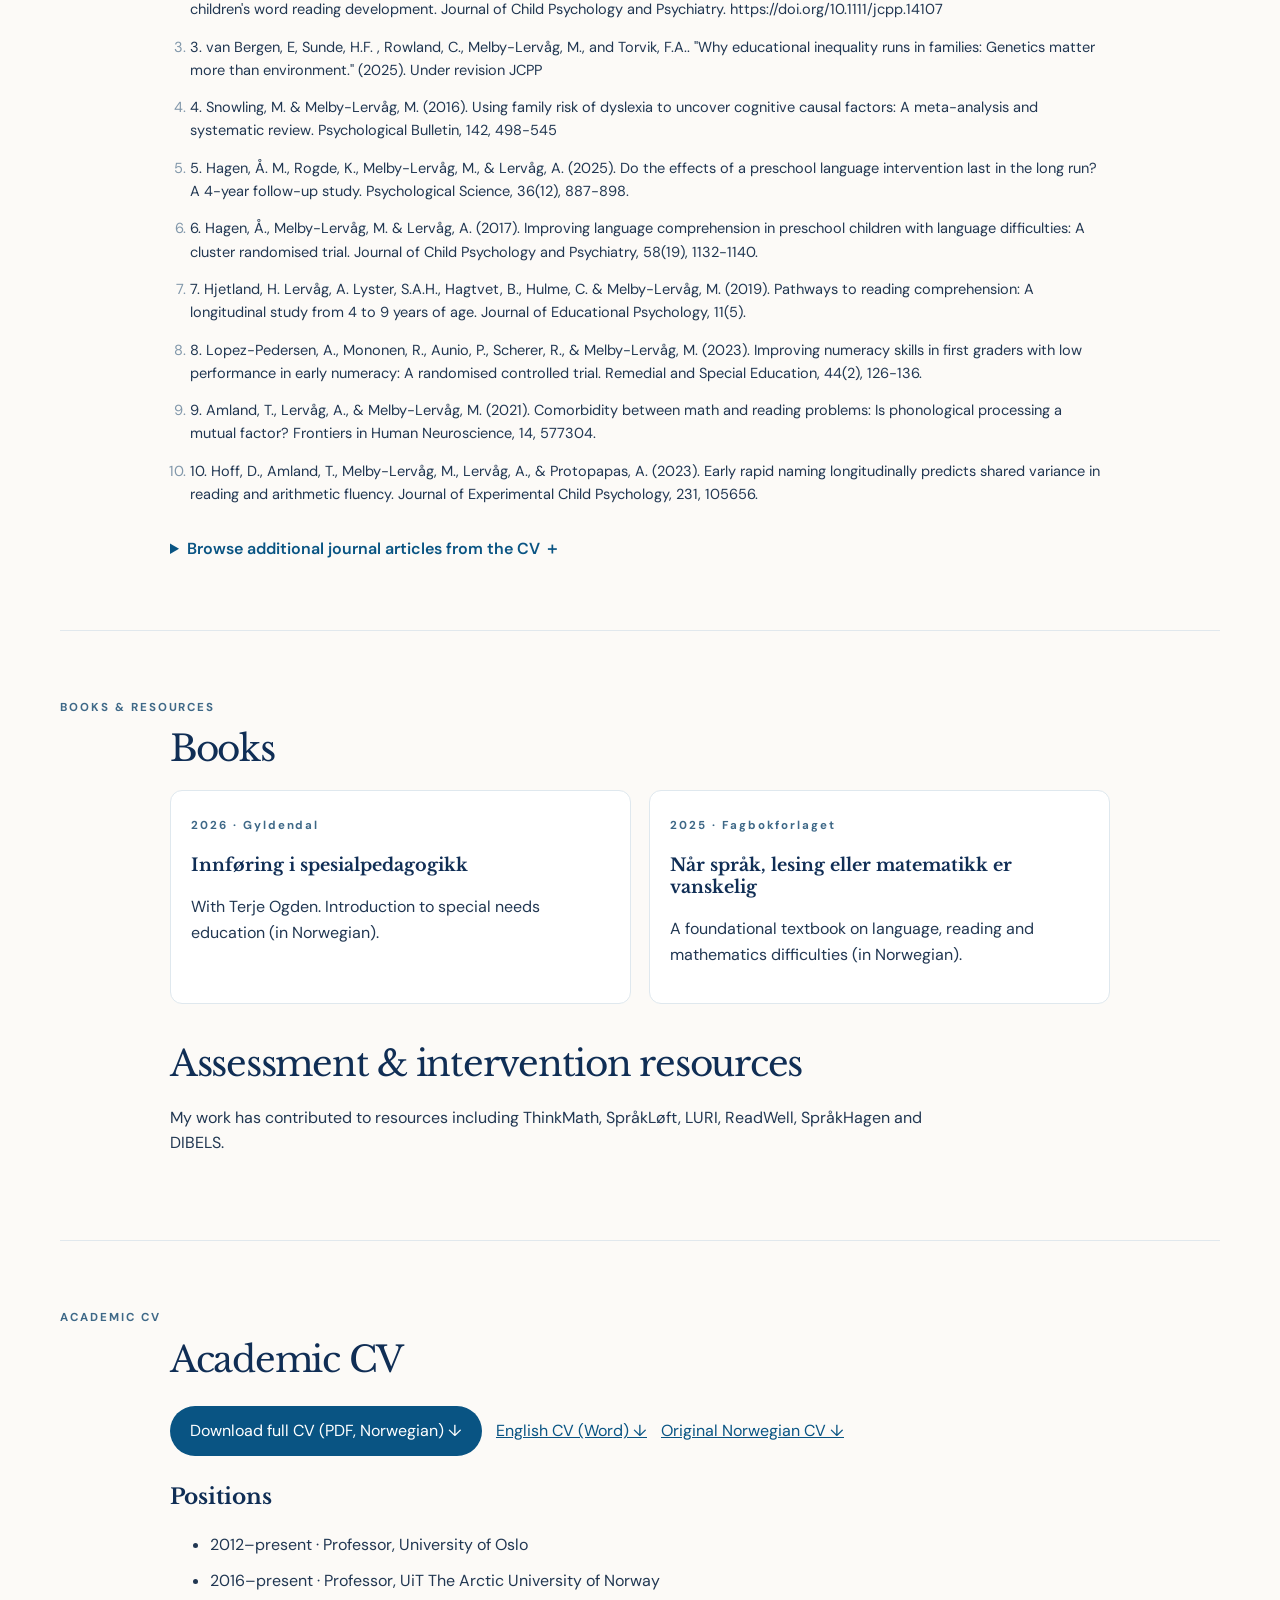
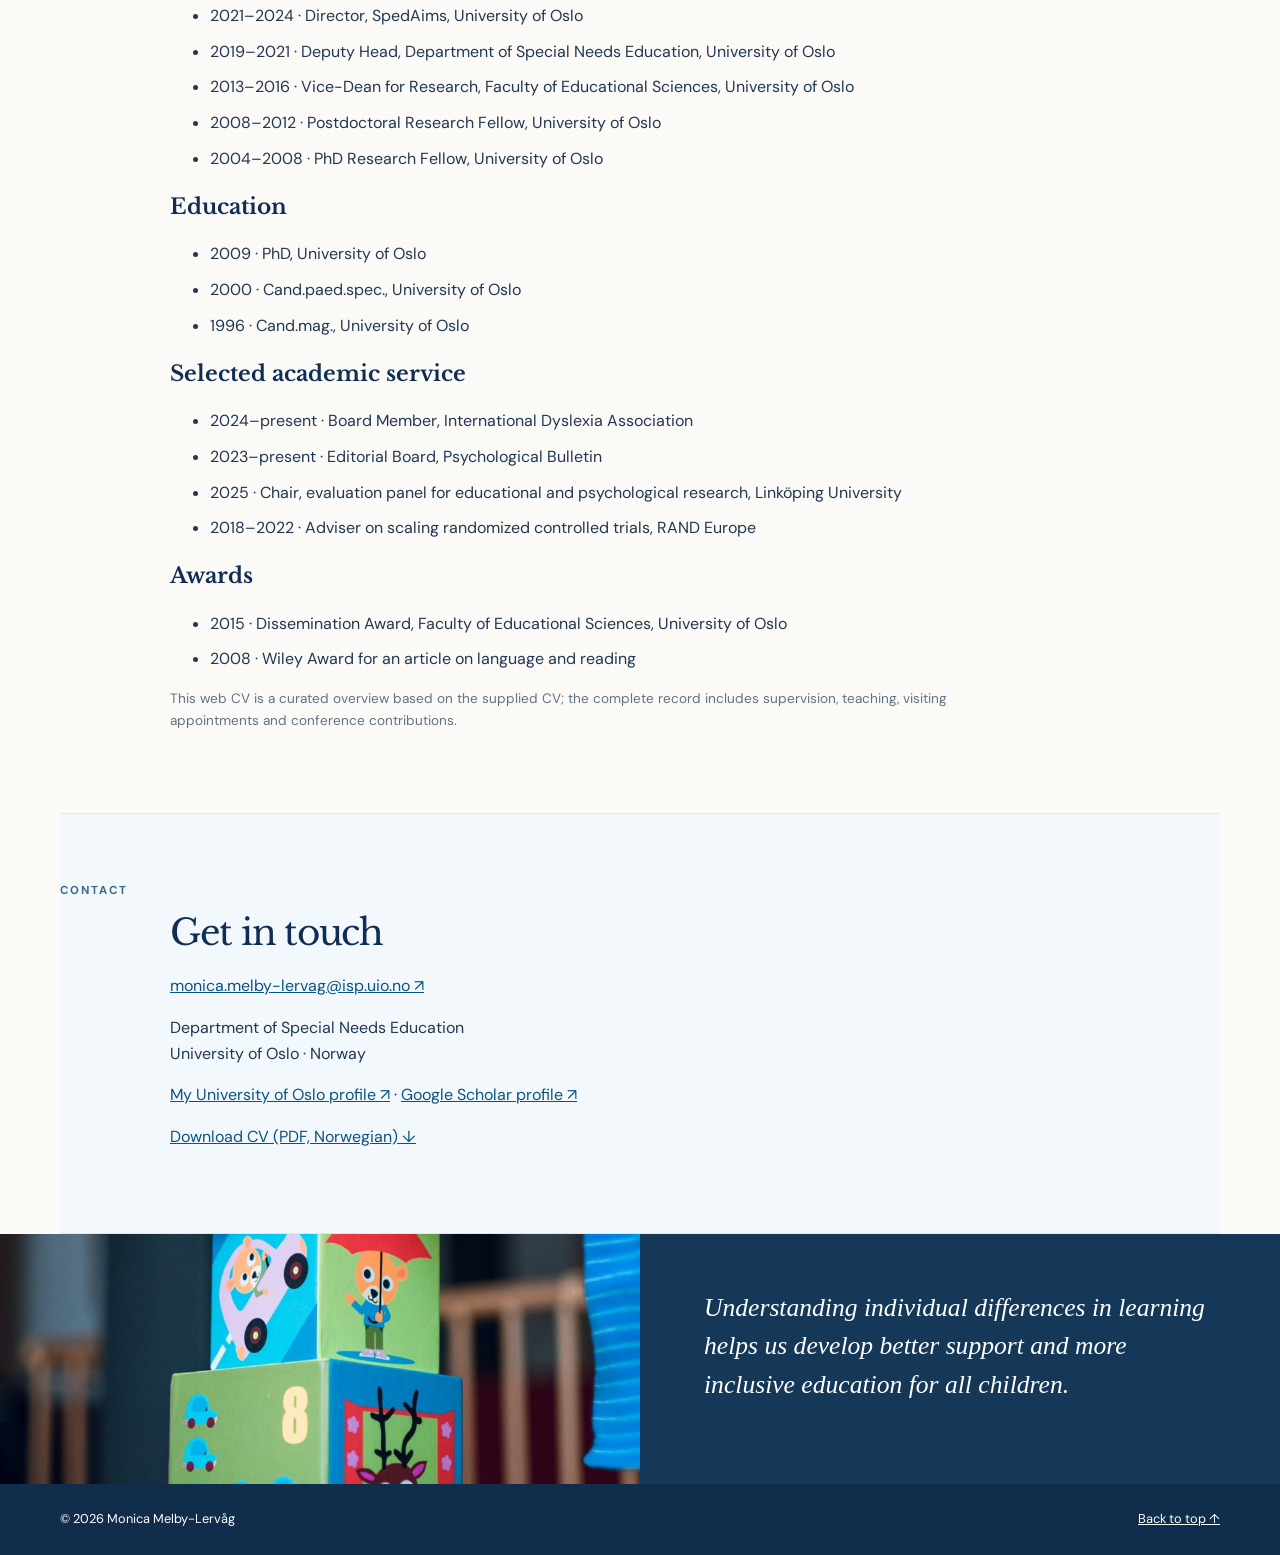
==== commit 0fd89b56: "Publish six research boxes and categorized publication lists" ====
--- a/index.html
+++ b/index.html
@@ -1,3 +1,3 @@
 <!DOCTYPE html>
 
-<html lang="en"><head><meta charset="utf-8"/><meta content="width=device-width,initial-scale=1" name="viewport"/><meta content="Monica Melby-Lervåg — Professor of Special Needs Education at the University of Oslo. Research on language, reading, mathematics, learning difficulties and interventions." name="description"/><title>Monica Melby-Lervåg | Professor, University of Oslo</title><link href="style.css" rel="stylesheet"/></head><body><header class="top"><div class="shell nav"><a class="brand" href="#top">Monica Melby-Lervåg</a><nav aria-label="Main navigation"><a href="#home">Home</a><a href="#about">About</a><a href="#research">Research</a><a href="#publications">Publications</a><a href="#cv">CV</a><a href="#contact">Contact</a></nav></div></header><main id="top"><section class="hero" id="home"><div class="hero-photo"><div class="hero-photo-quote">Research for better learning opportunities for all children.</div></div><div class="hero-copy"><div class="eyebrow">PROFESSOR · UNIVERSITY OF OSLO</div><h1>Monica Melby-Lervåg</h1><p class="intro">I study how children develop language, reading and mathematical skills, why learning difficulties emerge, and which educational interventions help children learn.</p><div class="actions"><a class="primary" href="#research">Explore my research →</a><a class="secondary" href="mailto:monica.melby-lervag@isp.uio.no">Contact me ↗</a></div><div class="hero-links"><a href="https://www.uv.uio.no/isp/english/people/aca/monima/index.html" rel="noopener" target="_blank">University profile ↗</a><a download="" href="Monica_Melby-Lervag_CV.pdf">Download CV ↓</a></div></div></section><section class="section shell" id="research"><div class="section-label">RESEARCH PROJECTS</div><div class="research-top"><div><h2>Research with impact for children's learning</h2><p>From understanding how children learn to developing and testing approaches that support them.</p></div><a class="text-link" href="#more-projects">Explore all projects →</a></div><div class="featured-projects"><article class="feature-card rose"><img alt="CREATE centre of excellence award ceremony" loading="lazy" src="images/create-award.jpg"/><div class="feature-body"><span class="eyebrow">CENTRE OF EXCELLENCE · 2023–2033</span><h3>CREATE</h3><p>Centre for Research on Equality in Education. Understanding and reducing inequalities in learning.</p></div></article><article class="feature-card blue"><img alt="Monica Melby-Lervåg with a colleague at the University of Oslo" loading="lazy" src="images/spedaims-team.jpg"/><div class="feature-body"><span class="eyebrow">RESEARCH CENTRE · 2021–2026</span><h3>SpedAims</h3><p>Research on special educational needs, assessment and inclusive education.</p></div></article><article class="feature-card sage"><img alt="Child reading in silhouette at sunset" loading="lazy" src="images/better-reading.jpg"/><div class="feature-body"><span class="eyebrow">RESEARCH PROJECT · 2020–2024</span><h3>Better Reading</h3><p>Understanding reading development and testing approaches to improve children's reading skills.</p></div></article></div><div class="more-projects" id="more-projects"><h3>More research projects</h3><div class="mini-projects"><article><img alt="Child exploring reading materials" loading="lazy" src="images/reading-challenges.jpg"/><h4>Reading Challenges in Northern Norway</h4><p>Reading development and difficulties in northern Norwegian contexts.</p></article><article><img alt="Child working with numbers and play materials" loading="lazy" src="images/literacy-numeracy.jpg"/><h4>Development of Literacy and Numeracy</h4><p>How foundational skills in reading and mathematics emerge.</p></article><article><img alt="Child playing and learning" loading="lazy" src="images/language.jpg"/><h4>Language &amp; Early Intervention</h4><p>Supporting children with language-related learning difficulties.</p></article></div></div></section><section class="section shell impact-section" id="impact"><div class="impact-banner"><div class="impact-intro"><span class="eyebrow">RESEARCH PROFILE</span><h2>Academic resources &amp; research impact</h2><p>Selected bibliometric indicators and links to my academic work.</p></div><div class="impact-compact"><div><strong>13,961</strong><span>Citations</span></div><div><strong>39</strong><span>h-index</span></div><div><strong>60</strong><span>i10-index</span></div><div><strong>93</strong><span>Indexed papers</span></div></div><div class="resource-links"><a download="" href="Monica_Melby-Lervag_CV.pdf">Download CV (PDF) ↓</a><a href="https://scholar.google.com/citations?user=DhjXRt4AAAAJ&amp;hl=en" rel="noopener" target="_blank">Google Scholar ↗</a><a href="https://www.uv.uio.no/isp/english/people/aca/monima/index.html" rel="noopener" target="_blank">University profile ↗</a></div><p class="impact-source">Bibliometrics from AD Scientific Index and Canyam, checked 18 October 2026; not independently verified Google Scholar totals. Counts may change.</p></div></section><section class="section shell" id="about"><div class="section-label">ABOUT</div><div class="section-body"><h2>A lifelong curiosity about how children learn.</h2><p>I am Professor at the Department of Special Needs Education, University of Oslo, and Professor at UiT The Arctic University of Norway. My research focuses on children's language, reading and mathematics development, the origins and co-occurrence of learning difficulties, and the effectiveness of interventions.</p><p>I work with longitudinal studies, randomized controlled trials, systematic reviews and meta-analyses. More recently, my research has also examined genetic and family influences on children's learning. A central aim of my work is to connect rigorous research with educational practice.</p><div class="stats"><div><b>2009</b><span>PhD, University of Oslo</span></div><div><b>2012–</b><span>Professor, University of Oslo</span></div><div><b>41</b><span>Master's students supervised (CV)</span></div></div></div></section><section class="section shell" id="publications"><div class="section-label">PUBLICATIONS</div><div class="section-body"><h2>Selected publications</h2><p>Ten publications highlighted in my CV, covering reading, mathematics, interventions, development and genetic influences.</p><ol class="bibliography"><li>1. Melby-Lervåg, M., Lyster, S. A. H., &amp; Hulme, C. (2012). Phonological skills and their role in learning to read: A meta-analytic review. Psychological Bulletin, 138(2).</li><li>2. Grande, G., Amland, T., van Bergen, E., Melby‐Lervåg, M., &amp; Lervåg, A. (2025). The intergenerational impact of mothers and fathers on children's word reading development. Journal of Child Psychology and Psychiatry. https://doi.org/10.1111/jcpp.14107</li><li>3. van Bergen, E, Sunde, H.F. ,  Rowland, C.,  Melby-Lervåg, M., and Torvik, F.A.. "Why educational inequality runs in families: Genetics matter more than environment." (2025). Under revision JCPP</li><li>4. Snowling, M. &amp; Melby-Lervåg, M. (2016). Using family risk of dyslexia to uncover cognitive causal factors: A meta-analysis and systematic review. Psychological Bulletin, 142, 498-545</li><li>5. Hagen, Å. M., Rogde, K., Melby-Lervåg, M., &amp; Lervåg, A. (2025). Do the effects of a preschool language intervention last in the long run? A 4-year follow-up study. Psychological Science, 36(12), 887-898.</li><li>6. Hagen, Å., Melby-Lervåg, M. &amp; Lervåg, A. (2017). Improving language comprehension in preschool children with language difficulties: A cluster randomised trial. Journal of Child Psychology and Psychiatry, 58(19), 1132-1140.</li><li>7. Hjetland, H. Lervåg, A. Lyster, S.A.H., Hagtvet, B., Hulme, C. &amp; Melby-Lervåg, M. (2019). Pathways to reading comprehension: A longitudinal study from 4 to 9 years of age. Journal of Educational Psychology, 11(5).</li><li>8. Lopez-Pedersen, A., Mononen, R., Aunio, P., Scherer, R., &amp; Melby-Lervåg, M. (2023). Improving numeracy skills in first graders with low performance in early numeracy: A randomised controlled trial. Remedial and Special Education, 44(2), 126-136.</li><li>9. Amland, T., Lervåg, A., &amp; Melby-Lervåg, M. (2021). Comorbidity between math and reading problems: Is phonological processing a mutual factor? Frontiers in Human Neuroscience, 14, 577304.</li><li>10. Hoff, D., Amland, T., Melby-Lervåg, M., Lervåg, A., &amp; Protopapas, A. (2023). Early rapid naming longitudinally predicts shared variance in reading and arithmetic fluency. Journal of Experimental Child Psychology, 231, 105656.</li></ol><details><summary>Browse additional journal articles from the CV <span>＋</span></summary><ol class="bibliography additional"><li>Amland, T., Lervåg, A., &amp; Melby-Lervåg, M. (2021). Comorbidity Between Math and Reading Problems: Is Phonological Processing a Mutual Factor? Frontiers in Human Neuroscience, 14. https://doi.org/10.3389/fnhum.2020.577304</li><li>Amland, T., Grande, G., Scherer, R., Lervåg, A., &amp; Melby-Lervåg, M. (2024). Cognitive Factors Underlying Mathematical Skills: A Systematic Review and Meta-Analysis. Psychological bulletin. https://doi.org/10.1037/bul0000457</li><li>Arnesen, A., Braeken, J., Ogden, T., &amp; Melby-Lervåg, M. (2018). Assessing Children’s Social Functioning and Reading Proficiency: A Systematic Review of the Quality of Educational Assessment Instruments Used in Norwegian Elementary Schools. Scandinavian Journal of Educational Research, 1-26. https://doi.org/10.1080/00313831.2017.1420685</li><li>Arnesen, A., Smolkowski, K., Ogden, T., &amp; Melby-Lervåg, M. (2018). Validation of the Elementary Social Behaviour Assessment: Teacher Ratings of Students' Social Skills Adapted to Norwegian, Grades 1-6. Emotional and Behavioural Difficulties, 23(1), 39-54. https://doi.org/10.1080/13632752.2017.1316473</li><li>Bratlie, S. S., Brinchmann, E. I., Melby-Lervåg, M., &amp; Torkildsen, J. V. K. (2022). Morphology—A Gateway to Advanced Language: Meta-Analysis of Morphological Knowledge in Language-Minority Children. Review of Educational Research. https://doi.org/10.3102/00346543211073186</li><li>Diamanti, V., Grande, G. G., Protopapas, A., Melby-Lervåg, M., &amp; Lervåg, A. (2024). Preschool Morphological Awareness and Developmental Change in Early Reading Ability. Scientific Studies of Reading. https://doi.org/10.1080/10888438.2024.2370843</li><li>Dolean, D., Melby-Lervåg, M., Tincas, I., Damsa, C. I., &amp; Lervåg, A. (2019). Achievement gap: Socioeconomic status affects reading development beyond language and cognition in children facing poverty. Learning and Instruction, 63. https://doi.org/10.1016/j.learninstruc.2019.101218</li><li>Dolean, D., Lervåg, A., Visu-Petra, L., &amp; Melby-Lervåg, M. (2021). Language skills, and not executive functions, predict the development of reading comprehension of early readers: evidence from an orthographically transparent language. Reading and writing. https://doi.org/10.1007/s11145-020-10107-4</li><li>Dolean, D. D., Lervåg, A. O., &amp; Melby-Lervåg, M. (2026). The Effectiveness of a Language Comprehension Intervention on the Language, Reading, and Writing Skills of Socioeconomically Disadvantaged Students. Reading Research Quarterly, 61(3). https://doi.org/10.1002/rrq.70123</li><li>Donolato, E., Cardillo, R., Mammarella, I. C., &amp; Melby-Lervåg, M. (2021). Research Review: Language and specific learning disorders in children and their co-occurrence with internalizing and externalizing problems: a systematic review and meta-analysis. Journal of Child Psychology and Psychiatry, 63(5), 507-518. https://doi.org/10.1111/jcpp.13536</li><li>Donolato, E., Toffalini, E., Rogde, K., Nordahl-Hansen, A., Lervåg, A., Norbury, C. F., &amp; Melby-Lervåg, M. (2023). Oral language interventions can improve language outcomes in children with neurodevelopmental disorders: A systematic review and meta-analysis. Campbell Systematic Reviews, 19(4), 1-48. https://doi.org/10.1002/cl2.1368</li><li>Grande, G., Diamanti, V., Protopapas, A., Melby-Lervåg, M., &amp; Lervåg, A. (2024). The development of morphological awareness and vocabulary: What influences what? Applied Psycholinguistics. https://doi.org/10.1017/S0142716424000213</li><li>Grande, G., Amland, T., Bergen, E. V., Melby-Lervåg, M., &amp; Lervåg, A. (2025). The intergenerational impact of mothers and fathers on children’s word reading development. Journal of Child Psychology and Psychiatry, 66(7), 946-955. https://doi.org/10.1111/jcpp.14107</li><li>Gunnerud, H. L., Braak, D. T., Reikerås, E. K. L., Donolato, E., &amp; Melby-Lervåg, M. (2020). Is bilingualism related to a cognitive advantage in children? A systematic review and meta-analysis. Psychological bulletin, 146(12), 1059-1083. https://doi.org/10.1037/bul0000301</li><li>Gunnerud, H. L., Foldnes, N., &amp; Melby-Lervåg, M. (2022). Levels of skills and predictive patterns of reading comprehension in bilingual children with an early age of acquisition. Reading and writing. https://doi.org/10.1007/s11145-022-10286-2</li><li>Hagen, Å. M., Rogde, K., Lervåg, A., Melby-Lervåg, M., &amp; Norbury, C. (2023). Long-term prognosis of low language proficiency in children. Cochrane Database of Systematic Reviews, 2023(1). https://doi.org/10.1002/14651858.CD015268</li><li>Hagen, Å. M., Rogde, K., Melby-Lervåg, M., &amp; Lervåg, A. (2025). Do the Effects of a Preschool Language Intervention Last in the Long Run? A 4-Year Follow-Up Study. Psychological Science, 36(12), 887-898. https://doi.org/10.1177/09567976251392219</li><li>Hagen, Å. M., Rogde, K., Lervåg, A., Melby-Lervåg, M., &amp; Norbury, C. (2026). Long-term prognosis of low language proficiency in children. The Cochrane library, 2026(6). https://doi.org/10.1002/14651858.cd015268.pub2</li><li>Hagen, Å. M., Rogde, K., Lervåg, A., Melby-Lervåg, M., &amp; Norbury, C. (2026). Long‐term prognosis of low language proficiency in children - Hagen, ÅM - 2026 | Cochrane Library. The Cochrane library. https://doi.org/10.1002/14651858.CD015268.pub2</li><li>Helland, S. S., Røysamb, E., Brandlistuen, R. E., Melby-Lervåg, M., &amp; Gustavson, K. (2020). A Common Family Factor Underlying Language Difficulties and Internalizing Problems: Findings From a Population-Based Sibling Study. Journal of Learning Disabilities, 53(5), 399-409. https://doi.org/10.1177/0022219420911634</li><li>Hjetland, H. N., Brinchmann, E. I., Lyster, S. H., Hagtvet, B. E., &amp; Melby-Lervåg, M. (2015). PROTOCOL: Preschool Predictors of Later Reading Comprehension Ability: A Systematic Review. Campbell Systematic Reviews, 11(1), 1-40. https://doi.org/10.1002/CL2.139</li><li>Hjetland, H. N., Brinchmann, E. I., Scherer, R., &amp; Melby-Lervåg, M. (2017). Preschool predictors of later reading comprehension ability: a systematic review. Campbell Systematic Reviews, 14. https://doi.org/10.4073/csr.2017.14</li><li>Hjetland, H. N., Lervåg, A., Lyster, S. H., Hagtvet, B. E., Hulme, C., &amp; Melby-Lervåg, M. (2019). Pathways to Reading Comprehension: A Longitudinal Study From 4 to 9 Years of Age. Journal of Educational Psychology, 111(5), 751-763. https://doi.org/10.1037/edu0000321</li><li>Hjetland, H. N., Brinchmann, E. I., Scherer, R., Hulme, C., &amp; Melby-Lervåg, M. (2020). Preschool pathways to reading comprehension: A systematic meta-analytic review. Educational Research Review, 30:100323, 1-23. https://doi.org/10.1016/j.edurev.2020.100323</li><li>Hoff, D. A., Amland, T., Melby-Lervåg, M., Lervåg, A., &amp; Protopapas, A. (2023). Early rapid naming longitudinally predicts shared variance in reading and arithmetic fluency. Journal of Experimental Child Psychology, 231. https://doi.org/10.1016/j.jecp.2023.105656</li><li>Hulme, C., Snowling, M. J., West, G., Lervåg, A., &amp; Melby-Lervåg, M. (2020). Children’s Language Skills Can Be Improved: Lessons From Psychological Science for Educational Policy. Current Directions in Psychological Science, 29(4), 372-377. https://doi.org/10.1177/0963721420923684</li><li>Høgetveit, A. M., Canrinus, E. T., Donolato, E., &amp; Melby‐Lervåg, M. (2026). Research Review: Mathematical skills in children with developmental language disorder – a systematic review and meta‐analysis. Journal of Child Psychology and Psychiatry. https://doi.org/10.1111/jcpp.70138</li><li>Karlsen, J., Hjetland, H. N., Hagtvet, B. E., Braeken, J., &amp; Melby-Lervåg, M. (2021). The concurrent and longitudinal relationship between narrative skills and other language skills in children. First language. https://doi.org/10.1177/0142723721995688</li><li>Keles, S., Braak, D. T., Hagen, Å. M., &amp; Melby-Lervåg, M. (2025). Validity of Early-Grade Screening Tools in the Three Tier (RTI/MTSS) Model: A Systematic Review and Meta-Analysis of Literacy, Language, and Mathematics. Educational Psychology Review, 37(4). https://doi.org/10.1007/s10648-025-10077-5</li><li>Klem, M., Melby-Lervåg, M., Hagtvet, B. E., Lyster, S. H., Gustafsson, J., &amp; Hulme, C. (2015). Sentence repetition is a measure of children's language skills rather than working memory limitations. Developmental Science, 18(1), 146-154. https://doi.org/10.1111/desc.12202</li><li>Lervåg, A., Hulme, C., &amp; Melby-Lervåg, M. (2018). Unpicking the Developmental Relationship Between Oral Language Skills and Reading Comprehension: It's Simple, But Complex. Child Development, 89(5), 1821-1838. https://doi.org/10.1111/cdev.12861</li><li>Lervåg, A., Dolean, D., Tincas, I., &amp; Melby-Lervåg, M. (2019). Socioeconomic background, nonverbal IQ and school absence affects the development of vocabulary and reading comprehension in children living in severe poverty. Developmental Science, 22(5). https://doi.org/10.1111/desc.12858</li><li>Melby-Lervåg, M. &amp; Hulme, C. (2010). Serial and Free Recall in children can be improved by training: Evidence for the importance of phonological and semantic representations in immediate memory tasks. Psychological Science, 21(11), 1694-1700. https://doi.org/10.1177/0956797610385355</li><li>Melby-Lervåg, M. &amp; Lervåg, A. O. (2011). Cross-linguistic transfer of oral language, decoding, phonological awareness, and reading comprehension: A meta-analysis of the correlational evidence. Journal of Research in Reading, 34(1), 114-135. https://doi.org/10.1111/j.1467-9817.2010.01477.x</li><li>Melby-Lervåg, M. (2011). The Relative Predictive Contribution and Causal Role of Phoneme Awareness, Rhyme Awareness and Verbal Short-Term Memory in Reading Skills: A Review. Scandinavian Journal of Educational Research, 56(4), 363-380. https://doi.org/10.1080/00313831.2011.594611</li><li>Melby-Lervåg, M. &amp; Hulme, C. (2012). Current Evidence Does not Support the Claims made for CogMed working Memory Training. Journal of Applied Research in Memory and Cognition, 1(3), 197-197. https://doi.org/10.1016/j.jarmac.2012.06.006</li><li>Melby-Lervåg, M., Lervåg, A., Lyster, S. H., Klem, M., Hagtvet, B. E., &amp; Hulme, C. (2012). Nonword repetition ability does not appear to be a causal influence on children’s vocabulary development. Psychological Science, 23(10), 1069-1098. https://doi.org/10.1177/0956797612443833</li><li>Melby-Lervåg, M. &amp; Lervåg, A. O. (2012). Oral language skills moderate nonword repetition skills in children with dyslexia: A meta-analysis of the role of nonword repetition skills in dyslexia. Scientific Studies of Reading, 16(1), 1-34. https://doi.org/10.1080/10888438.2010.537715</li><li>Melby-Lervåg, M., Lyster, S. H., &amp; Hulme, C. (2012). Phonological Skills and Their Role in Learning to Read: A Meta-Analytic Review. Psychological bulletin, 138(2), 322-352. https://doi.org/10.1037/a0026744</li><li>Melby-Lervåg, M. (2012). The Relative Predictive Contribution and Causal Role of Phoneme Awareness, Rhyme Awareness, and Verbal Short-Term Memory in Reading Skills: A Review. Scandinavian Journal of Educational Research, 56(1), 101-118. https://doi.org/10.1080/00313831.2011.621215</li><li>Melby-Lervåg, M. &amp; Hulme, C. (2013). Is Working Memory Training Effective? A Meta-Analytic Review. Developmental Psychology, 49(2), 270-291. https://doi.org/10.1037/a0028228</li><li>Melby-Lervåg, M. &amp; Lervåg, A. (2014). Effects of educational interventions targeting reading comprehension and underlying components. Child Development Perspectives (CDP), 8(2), 96-100. https://doi.org/10.1111/cdep.12068</li><li>Melby-Lervåg, M. &amp; Lervåg, A. (2014). Reading Comprehension and its Underlying Components in Second Language Learners: A Meta-analysis of Studies Comparing First and Second Language Learners. Psychological bulletin, 140(2), 409-433. https://doi.org/10.1037/a0033890</li><li>Melby-Lervåg, M. &amp; Hulme, C. (2016). There is no convincing evidence that working memory training is effective: A reply to Au et al. (2014) and Karbach and Verhaeghen (2014). Psychonomic Bulletin &amp; Review, 23(1), 324-330. https://doi.org/10.3758/s13423-015-0862-z</li><li>Melby-Lervåg, M., Redick, T. S., &amp; Hulme, C. (2016). Working Memory Training Does Not Improve Performance on Measures of Intelligence or Other Measures of “Far Transfer”: Evidence From a Meta-Analytic Review. Perspectives on Psychological Science, 11(4), 512-534. https://doi.org/10.1177/1745691616635612</li><li>Melby-Lervåg, M., Hagen, Å. M., &amp; Lervåg, A. (2019). Disentangling the far transfer of language comprehension gains using latent mediation models. Developmental Science. https://doi.org/10.1111/desc.12929</li><li>Nag, S., Vagh, S. B., Dulay, K. M., Snowling, M., Donolato, E., &amp; Melby-Lervåg, M. (2024). Home Learning Environments and Children’s Language and Literacy Skills: A Meta-Analytic Review of Studies Conducted in Low- and Middle-Income Countries. Psychological bulletin, 150(2), 132-153. https://doi.org/10.1037/bul0000417</li><li>Nordahl-Hansen, A., Donolato, E., Lervåg, A., Norbury, C. F., &amp; Melby-Lervåg, M. (2019). PROTOCOL: Language interventions for improving oral language outcomes in children with neurodevelopmental disorders: A systematic review. Campbell Systematic Reviews, 15:e1062(4), 1-21. https://doi.org/10.1002/cl2.1062</li><li>Næss, K. B., Lyster, S. H., Hulme, C., &amp; Melby-Lervåg, M. (2011). Language and verbal short-term memory skills in children with Down syndrome: A meta-analytic review. Research in Developmental Disabilities, 32(6), 2225-2234. https://doi.org/10.1016/j.ridd.2011.05.014</li><li>Næss, K. B., Melby-Lervåg, M., Hulme, C., &amp; Lyster, S. H. (2011). Reading skills in children with Down syndrome: A meta-analytic review. Research in Developmental Disabilities, 33((2012)), 737-747. https://doi.org/10.1016/j.ridd.2011.09.019</li><li>Næss, K. B., Melby-Lervåg, M., Hulme, C., &amp; Lyster, S. H. (2012). Reading skills in children with Down syndrome: A meta-analytic review. Research in Developmental Disabilities, 33(2), 737-747. https://doi.org/10.1016/j.ridd.2011.09.019</li><li>Oxman, M. P., Chesire, F., Mugisha, M., Ssenyonga, R., Nsangi, A., Oxman, A. D., Fretheim, A., Rosenbaum, S. E., Kaseje, M., Sewankambo, N., Melby-Lervåg, M., &amp; Lewin, S. (2025). Participants’ experiences of potential adverse effects of an intervention to improve critical thinking about health choices: a qualitative cross-trial process evaluation in Kenya, Rwanda and Uganda. BMJ Open, 15(10). https://doi.org/10.1136/bmjopen-2025-104236</li><li>Oxman, M. P., Cusack, L., Verdugo-Paiva, F., Ávila, C., Peña, J., Novillo, F., Oxman, A. D., Fretheim, A., Melby-Lervåg, M., &amp; Nordheim, L. V. (2026). Do studies of interventions to improve laypeople's critical thinking about health choices assess potential harms? A systematic review. BMJ Open, 16, 1-14. https://doi.org/10.1136/bmjopen-2025-108268</li><li>Redick, T. S., Shipstead, Z., Wiemers, E. A., Melby-Lervåg, M., &amp; Hulme, C. (2015). What’s Working in Working Memory Training? An Educational Perspective. Educational Psychology Review. https://doi.org/10.1007/s10648-015-9314-6</li><li>Rogde, K., Melby-Lervåg, M., &amp; Lervåg, A. (2016). Improving the linguistic comprehension skills of second-language learners in preschool: A randomized trial study. Journal of Research on Educational Effectiveness. https://doi.org/10.1080/19345747.2016.1171935</li><li>Rogde, K., Hagen, Å. M., Melby-Lervåg, M., &amp; Lervåg, A. (2019). The effect of linguistic comprehension instruction on generalized language and reading comprehension skills: A systematic review. Campbell Systematic Reviews, 15:e1059(4), 1-37. https://doi.org/10.1002/cl2.1059</li><li>Rogde, K., Hagen, Å. M., Lervåg, A., &amp; Melby-Lervåg, M. (2021). Improvement in oral language interventions: Differences and relation between effects on treatment-inherent measures and effects on standardized tests. Nordic Journal of Literacy Research, 7(2), 1-18. https://doi.org/10.23865/njlr.v7.2814</li><li>Snowling, M. J. &amp; Melby-Lervåg, M. (2016). Oral language deficits in familial dyslexia: A meta-analysis and review. Psychological bulletin, 142(5), 498-545. https://doi.org/10.1037/bul0000037</li><li>Sørli, L. W., Caglar-Ryeng, Ø., Furnes, B. R., Nilssen, T. N., Donolato, E., &amp; Melby-Lervåg, M. (2024). Are Speech Sound Difficulties Risk Factors for Difficulties in Language and Reading Skills? A Systematic Review and Meta-Analysis. Journal of Speech, Language and Hearing Research, 68(1), 164-177. https://doi.org/10.1044/2024_JSLHR-24-00170</li><li>Thurmann-Moe, A. C., Melby-Lervåg, M., &amp; Lervåg, A. (2021). Effects of Articulatory Consciousness Training in First Graders with a Reading Delay: A Randomised Control Trial. Scandinavian Journal of Educational Research, 1-18. https://doi.org/10.1080/00313831.2020.1869823</li><li>Thurmann-Moe, A. C., Melby-Lervåg, M., &amp; Lervåg, A. (2021). The impact of articulatory consciousness training on reading and spelling literacy in students with severe dyslexia: an experimental single case study. Annals of Dyslexia. https://doi.org/10.1007/s11881-021-00225-1</li><li>Wahl, H. N., Donolato, E., Melby-Lervåg, M., &amp; Lervåg, A. (2025). The psychometric properties of two math anxiety scales in a sample of Norwegian primary school children. Scandinavian Journal of Educational Research, 70(1), 147-163. https://doi.org/10.1080/00313831.2025.2459906</li><li>Walquist-Sørli, L., Melby-Lervåg, M., Friborg, O., &amp; Nergård-Nilssen, T. (2025). Speech sound skills, language comprehension, and early reading development in poor readers. Journal of Child Language. https://doi.org/10.1017/S0305000925100329</li><li>Wang, L., Melby-Lervåg, M., Lekhal, R., &amp; Wang, M. V. (2025). How are Difficulty Types Related to the Allocation of Special Needs Assistance in Early Childhood Education and Care. Early Childhood Research Quarterly, 74, 211-220. https://doi.org/10.1016/j.ecresq.2025.10.002</li><li>Wang, L. L., Wang, M. V., Sandsør, A. M. J., Lekhal, R., &amp; Melby-Lervåg, M. (2025). Parental and child factors in children with special education. Scandinavian Journal of Educational Research. https://doi.org/10.1080/00313831.2025.2550278</li><li>West, G., Melby-Lervåg, M., &amp; Hulme, C. (2021). Is a procedural learning deficit a causal risk factor for developmental language disorder or dyslexia? A meta-analytic review. Developmental Science, 57(5), 749-770. https://doi.org/10.1037/dev0001172</li><li>Hulme, C. &amp; Melby-Lervåg, M. (2016). Effects from Interventions for Psychological Learning and Behavioural Disorders in Children. Wiley-Blackwell.</li><li>Lervåg, A. &amp; Melby-Lervåg, M. (2022). Early prediction of learning outcomes in reading. In Skeide, M. A. (Ed.), he Cambridge Handbook of Dyslexia and Dyscalculia (Cambridge Handbooks in Psychology) (pp. 305-317). Cambridge University Press. https://doi.org/10.1017/9781108973595.024</li></ol></details></div></section><section class="section shell" id="books"><div class="section-label">BOOKS &amp; RESOURCES</div><div class="section-body"><h2>Books</h2><div class="projects"><article class="project"><span class="eyebrow">2026 · Gyldendal</span><h3>Innføring i spesialpedagogikk</h3><p>With Terje Ogden. Introduction to special needs education (in Norwegian).</p></article><article class="project"><span class="eyebrow">2025 · Fagbokforlaget</span><h3>Når språk, lesing eller matematikk er vanskelig</h3><p>A foundational textbook on language, reading and mathematics difficulties (in Norwegian).</p></article></div><h2 class="subhead">Assessment &amp; intervention resources</h2><p>My work has contributed to resources including ThinkMath, SpråkLøft, LURI, ReadWell, SpråkHagen and DIBELS.</p></div></section><section class="section shell" id="cv"><div class="section-label">ACADEMIC CV</div><div class="section-body"><h2>Academic CV</h2><p class="cv-downloads"><a class="primary" download="" href="Monica_Melby-Lervag_CV.pdf">Download full CV (PDF, Norwegian) ↓</a> <a download="" href="Monica_Melby-Lervag_CV_English.docx">English CV (Word) ↓</a> <a download="" href="Monica_Melby-Lervag_CV_Norwegian.docx">Original Norwegian CV ↓</a></p><h3>Positions</h3><ul class="timeline"><li>2012–present · Professor, University of Oslo</li><li>2016–present · Professor, UiT The Arctic University of Norway</li><li>2021–2024 · Director, SpedAims, University of Oslo</li><li>2019–2021 · Deputy Head, Department of Special Needs Education, University of Oslo</li><li>2013–2016 · Vice-Dean for Research, Faculty of Educational Sciences, University of Oslo</li><li>2008–2012 · Postdoctoral Research Fellow, University of Oslo</li><li>2004–2008 · PhD Research Fellow, University of Oslo</li></ul><h3>Education</h3><ul class="timeline"><li>2009 · PhD, University of Oslo</li><li>2000 · Cand.paed.spec., University of Oslo</li><li>1996 · Cand.mag., University of Oslo</li></ul><h3>Selected academic service</h3><ul class="timeline"><li>2024–present · Board Member, International Dyslexia Association</li><li>2023–present · Editorial Board, Psychological Bulletin</li><li>2025 · Chair, evaluation panel for educational and psychological research, Linköping University</li><li>2018–2022 · Adviser on scaling randomized controlled trials, RAND Europe</li></ul><h3>Awards</h3><ul class="timeline"><li>2015 · Dissemination Award, Faculty of Educational Sciences, University of Oslo</li><li>2008 · Wiley Award for an article on language and reading</li></ul><p class="note">This web CV is a curated overview based on the supplied CV; the complete record includes supervision, teaching, visiting appointments and conference contributions.</p></div></section><section class="section shell contact" id="contact"><div class="section-label">CONTACT</div><div class="section-body"><h2>Get in touch</h2><p><a href="mailto:monica.melby-lervag@isp.uio.no">monica.melby-lervag@isp.uio.no ↗</a></p><p>Department of Special Needs Education<br/>University of Oslo · Norway</p><p><a href="https://www.uv.uio.no/isp/english/people/aca/monima/index.html" rel="noopener" target="_blank">My University of Oslo profile ↗</a> · <a href="https://scholar.google.com/citations?user=DhjXRt4AAAAJ&amp;hl=en" rel="noopener" target="_blank">Google Scholar profile ↗</a></p><p><a download="" href="Monica_Melby-Lervag_CV.pdf">Download CV (PDF, Norwegian) ↓</a></p></div></section></main><div class="closing-band"><div class="closing-photo"></div><div class="closing-message"><p>Understanding individual differences in learning helps us develop better support and more inclusive education for all children.</p></div></div><footer><div class="shell">© 2026 Monica Melby-Lervåg <a href="#top">Back to top ↑</a></div></footer></body></html>+<html lang="en"><head><meta charset="utf-8"/><meta content="width=device-width,initial-scale=1" name="viewport"/><meta content="Monica Melby-Lervåg — Professor of Special Needs Education at the University of Oslo. Research on language, reading, mathematics, learning difficulties and interventions." name="description"/><title>Monica Melby-Lervåg | Professor, University of Oslo</title><link href="style.css" rel="stylesheet"/></head><body><header class="top"><div class="shell nav"><a class="brand" href="#top">Monica Melby-Lervåg</a><nav aria-label="Main navigation"><a href="#home">Home</a><a href="#about">About</a><a href="#research">Research</a><a href="#publications">Publications</a><a href="#cv">CV</a><a href="#contact">Contact</a></nav></div></header><main id="top"><section class="hero" id="home"><div class="hero-photo"><div class="hero-photo-quote">Research for better learning opportunities for all children.</div></div><div class="hero-copy"><div class="eyebrow">PROFESSOR · UNIVERSITY OF OSLO</div><h1>Monica Melby-Lervåg</h1><p class="intro">I study how children develop language, reading and mathematical skills, why learning difficulties emerge, and which educational interventions help children learn.</p><div class="actions"><a class="primary" href="#research">Explore my research →</a><a class="secondary" href="mailto:monica.melby-lervag@isp.uio.no">Contact me ↗</a></div><div class="hero-links"><a href="https://www.uv.uio.no/isp/english/people/aca/monima/index.html" rel="noopener" target="_blank">University profile ↗</a><a download="" href="Monica_Melby-Lervag_CV.pdf">Download CV ↓</a></div></div></section><section class="section shell" id="research"><div class="section-label">RESEARCH</div><div class="research-top"><div><h2>Research projects and areas</h2><p>Research centres and four core areas of work on children’s learning, development and intervention.</p></div></div><div class="featured-projects"><article class="feature-card rose"><img alt="CREATE centre of excellence award ceremony" loading="lazy" src="images/create-award.jpg"/><div class="feature-body"><span class="eyebrow">CENTRE OF EXCELLENCE · 2023–2033</span><h3>CREATE</h3><p>Centre for Research on Equality in Education. Understanding and reducing inequalities in learning.</p></div></article><article class="feature-card blue"><img alt="Monica Melby-Lervåg with a colleague at the University of Oslo" loading="lazy" src="images/spedaims-team.jpg"/><div class="feature-body"><span class="eyebrow">RESEARCH CENTRE · 2021–2026</span><h3>SpedAims</h3><p>Research on special educational needs, assessment and inclusive education.</p></div></article><article class="feature-card rose"><img alt="Illustration for Language Development, Disorders, and Interventions" loading="lazy" src="images/language.jpg"/><div class="feature-body"><span class="eyebrow">RESEARCH AREA</span><h3>Language Development, Disorders, and Interventions</h3><p>Understanding oral language development, developmental language difficulties, and the effects of interventions.</p><details class="area-publications"><summary>View publications (28)</summary><ol class="area-bibliography"><li>Dolean, D. D., Lervåg, A. O., &amp; Melby-Lervåg, M. (2026). The Effectiveness of a Language Comprehension Intervention on the Language, Reading, and Writing Skills of Socioeconomically Disadvantaged Students. Reading Research Quarterly, 61(3). <a href="https://doi.org/10.1002/rrq.70123" rel="noopener noreferrer" target="_blank">DOI / source ↗</a></li><li>Hagen, Å. M., Rogde, K., Lervåg, A., Melby-Lervåg, M., &amp; Norbury, C. (2026). Long-term prognosis of low language proficiency in children. The Cochrane library, 2026(6). <a href="https://doi.org/10.1002/14651858.cd015268.pub2" rel="noopener noreferrer" target="_blank">DOI / source ↗</a></li><li>Hagen, Å. M., Rogde, K., Melby-Lervåg, M., &amp; Lervåg, A. (2025). Do the Effects of a Preschool Language Intervention Last in the Long Run? A 4-Year Follow-Up Study. Psychological Science, 36(12), 887-898. <a href="https://doi.org/10.1177/09567976251392219" rel="noopener noreferrer" target="_blank">DOI / source ↗</a></li><li>Grande, G., Diamanti, V., Protopapas, A., Melby-Lervåg, M., &amp; Lervåg, A. (2024). The development of morphological awareness and vocabulary: What influences what? Applied Psycholinguistics. <a href="https://doi.org/10.1017/S0142716424000213" rel="noopener noreferrer" target="_blank">DOI / source ↗</a></li><li>Nag, S., Vagh, S. B., Dulay, K. M., Snowling, M., Donolato, E., &amp; Melby-Lervåg, M. (2024). Home Learning Environments and Children’s Language and Literacy Skills: A Meta-Analytic Review of Studies Conducted in Low- and Middle-Income Countries. Psychological bulletin, 150(2), 132-153. <a href="https://doi.org/10.1037/bul0000417" rel="noopener noreferrer" target="_blank">DOI / source ↗</a></li><li>Donolato, E., Toffalini, E., Rogde, K., Nordahl-Hansen, A., Lervåg, A., Norbury, C. F., &amp; Melby-Lervåg, M. (2023). Oral language interventions can improve language outcomes in children with neurodevelopmental disorders: A systematic review and meta-analysis. Campbell Systematic Reviews, 19(4), 1-48. <a href="https://doi.org/10.1002/cl2.1368" rel="noopener noreferrer" target="_blank">DOI / source ↗</a></li><li>Bratlie, S. S., Brinchmann, E. I., Melby-Lervåg, M., &amp; Torkildsen, J. V. K. (2022). Morphology—A Gateway to Advanced Language: Meta-Analysis of Morphological Knowledge in Language-Minority Children. Review of Educational Research. <a href="https://doi.org/10.3102/00346543211073186" rel="noopener noreferrer" target="_blank">DOI / source ↗</a></li><li>Donolato, E., Cardillo, R., Mammarella, I. C., &amp; Melby-Lervåg, M. (2021). Research Review: Language and specific learning disorders in children and their co-occurrence with internalizing and externalizing problems: a systematic review and meta-analysis. Journal of Child Psychology and Psychiatry, 63(5), 507-518. <a href="https://doi.org/10.1111/jcpp.13536" rel="noopener noreferrer" target="_blank">DOI / source ↗</a></li><li>Karlsen, J., Hjetland, H. N., Hagtvet, B. E., Braeken, J., &amp; Melby-Lervåg, M. (2021). The concurrent and longitudinal relationship between narrative skills and other language skills in children. First language. <a href="https://doi.org/10.1177/0142723721995688" rel="noopener noreferrer" target="_blank">DOI / source ↗</a></li><li>Rogde, K., Hagen, Å. M., Lervåg, A., &amp; Melby-Lervåg, M. (2021). Improvement in oral language interventions: Differences and relation between effects on treatment-inherent measures and effects on standardized tests. Nordic Journal of Literacy Research, 7(2), 1-18. <a href="https://doi.org/10.23865/njlr.v7.2814" rel="noopener noreferrer" target="_blank">DOI / source ↗</a></li><li>Helland, S. S., Røysamb, E., Brandlistuen, R. E., Melby-Lervåg, M., &amp; Gustavson, K. (2020). A Common Family Factor Underlying Language Difficulties and Internalizing Problems: Findings From a Population-Based Sibling Study. Journal of Learning Disabilities, 53(5), 399-409. <a href="https://doi.org/10.1177/0022219420911634" rel="noopener noreferrer" target="_blank">DOI / source ↗</a></li><li>Hulme, C., Snowling, M. J., West, G., Lervåg, A., &amp; Melby-Lervåg, M. (2020). Children’s Language Skills Can Be Improved: Lessons From Psychological Science for Educational Policy. Current Directions in Psychological Science, 29(4), 372-377. <a href="https://doi.org/10.1177/0963721420923684" rel="noopener noreferrer" target="_blank">DOI / source ↗</a></li><li>Melby-Lervåg, M., Hagen, Å. M., &amp; Lervåg, A. (2019). Disentangling the far transfer of language comprehension gains using latent mediation models. Developmental Science. <a href="https://doi.org/10.1111/desc.12929" rel="noopener noreferrer" target="_blank">DOI / source ↗</a></li><li>Nordahl-Hansen, A., Donolato, E., Lervåg, A., Norbury, C. F., &amp; Melby-Lervåg, M. (2019). PROTOCOL: Language interventions for improving oral language outcomes in children with neurodevelopmental disorders: A systematic review. Campbell Systematic Reviews, 15:e1062(4), 1-21. <a href="https://doi.org/10.1002/cl2.1062" rel="noopener noreferrer" target="_blank">DOI / source ↗</a></li><li>Rogde, K., Hagen, Å. M., Melby-Lervåg, M., &amp; Lervåg, A. (2019). The effect of linguistic comprehension instruction on generalized language and reading comprehension skills: A systematic review. Campbell Systematic Reviews, 15:e1059(4), 1-37. <a href="https://doi.org/10.1002/cl2.1059" rel="noopener noreferrer" target="_blank">DOI / source ↗</a></li><li>Rogde, K., Melby-Lervåg, M., &amp; Lervåg, A. (2016). Improving the linguistic comprehension skills of second-language learners in preschool: A randomized trial study. Journal of Research on Educational Effectiveness. <a href="https://doi.org/10.1080/19345747.2016.1171935" rel="noopener noreferrer" target="_blank">DOI / source ↗</a></li><li>Klem, M., Melby-Lervåg, M., Hagtvet, B. E., Lyster, S. H., Gustafsson, J., &amp; Hulme, C. (2015). Sentence repetition is a measure of children's language skills rather than working memory limitations. Developmental Science, 18(1), 146-154. <a href="https://doi.org/10.1111/desc.12202" rel="noopener noreferrer" target="_blank">DOI / source ↗</a></li><li>Hagen, Å. M. M., Melby-Lervåg, M., &amp; Lervåg, A. (2015). Barn som strever med språk og leseferdigheter: Hvilke tiltak virker? In Solem, C. (Ed.), Dysleksivennlig skole. Dysleksi Norge.</li><li>Hagen, Å. M. M., Melby-Lervåg, M., &amp; Lervåg, A. (2014). Barn som strever med språk og leseferdigheter: Hvilke tiltak virker? Norwegian tidsskrift for logopedi, 60(4), 6-13.</li><li>Lervåg, A. &amp; Melby-Lervåg, M. (2014). Utvikling av språk og leseferdigheter hos minoritetsspråklige. In Wittek, L. &amp; Stray, J. H. (Eds.), Pedagogikk - en grunnbok (pp. 437-453). Cappelen Damm Akademisk.</li><li>Melby-Lervåg, M. &amp; Lervåg, A. (2014). Språklig utvikling hos barn fra null til fem år. In Glaser, V., Størksen, I., &amp; Drugli, M. B. (Eds.), Utvikling, lek og læring i barnehagen. Forskning og praksis. Fagbokforlaget.</li><li>Melby-Lervåg, M. (2013). Preventing Literacy Failure in Children at Risk: Effects from a Preschool Intervention on Language and Literacy. A Comparative Study of Effects from an Oral Language Intervention on Native Norwegian Speaking Children and Bilingual Minority Children. In Johnsen, B. H. (Ed.), Research Project Preparation within Education and Special Needs Education. Introduction to Theory of Science, Project Planning and Research Plans (pp. 172-186). Cappelen Damm Akademisk.</li><li>Melby-Lervåg, M. &amp; Lervåg, A. (2012). Barnets språkutvikling. Spedbarnsboken, 140-140.</li><li>Melby-Lervåg, M., Lervåg, A., Lyster, S. H., Klem, M., Hagtvet, B. E., &amp; Hulme, C. (2012). Nonword repetition ability does not appear to be a causal influence on children’s vocabulary development. Psychological Science, 23(10), 1069-1098. <a href="https://doi.org/10.1177/0956797612443833" rel="noopener noreferrer" target="_blank">DOI / source ↗</a></li><li>Melby-Lervåg, M. (2011). Effekten av språkstimulering i førskolelader [i.e. førskolealder] på senere leseforståelse : hva kan forskning fortelle oss? Spesialpedagogikk, 76(2), 41-51.</li><li>Næss, K. B., Lyster, S. H., Hulme, C., &amp; Melby-Lervåg, M. (2011). Language and verbal short-term memory skills in children with Down syndrome: A meta-analytic review. Research in Developmental Disabilities, 32(6), 2225-2234. <a href="https://doi.org/10.1016/j.ridd.2011.05.014" rel="noopener noreferrer" target="_blank">DOI / source ↗</a></li><li>Melby-Lervåg, M. (2010). Kognitive markører for dysleksi og spesifikke språkvansker : utredning av dysleksi og spesifikke språkvansker: hvilke oppgaver er egnet som mulige kognitive markører? Skolepsykologi, 45(6), 37-56.</li><li>Melby-Lervåg, M. (2010). Nonordrepetisjon og setningsminne hos barn med spesifikke språkvansker: Hva karakteriserer deres ferdigheter og hvordan kan dette tolkes? Norwegian tidsskrift for logopedi, 56(1), 5-12.</li></ol></details></div></article><article class="feature-card blue"><img alt="Illustration for Reading Development, Disorders, and Interventions" loading="lazy" src="images/better-reading.jpg"/><div class="feature-body"><span class="eyebrow">RESEARCH AREA</span><h3>Reading Development, Disorders, and Interventions</h3><p>Investigating how reading develops, why difficulties arise, and which approaches improve reading skills.</p><details class="area-publications"><summary>View publications (31)</summary><ol class="area-bibliography"><li>Grande, G., Amland, T., Bergen, E. V., Melby-Lervåg, M., &amp; Lervåg, A. (2025). The intergenerational impact of mothers and fathers on children’s word reading development. Journal of Child Psychology and Psychiatry, 66(7), 946-955. <a href="https://doi.org/10.1111/jcpp.14107" rel="noopener noreferrer" target="_blank">DOI / source ↗</a></li><li>Walquist-Sørli, L., Melby-Lervåg, M., Friborg, O., &amp; Nergård-Nilssen, T. (2025). Speech sound skills, language comprehension, and early reading development in poor readers. Journal of Child Language. <a href="https://doi.org/10.1017/S0305000925100329" rel="noopener noreferrer" target="_blank">DOI / source ↗</a></li><li>Lyster, S. A. H., Melby-Lervåg, M., &amp; Hofslundsengen, H. C. (2025). Lese- og skrivevansker. In Befring, E. &amp; Næss, K. B. (Eds.), Spesialpedagogikk (pp. 379-410). Cappelen Damm Akademisk.</li><li>Diamanti, V., Grande, G. G., Protopapas, A., Melby-Lervåg, M., &amp; Lervåg, A. (2024). Preschool Morphological Awareness and Developmental Change in Early Reading Ability. Scientific Studies of Reading. <a href="https://doi.org/10.1080/10888438.2024.2370843" rel="noopener noreferrer" target="_blank">DOI / source ↗</a></li><li>Sørli, L. W., Caglar-Ryeng, Ø., Furnes, B. R., Nilssen, T. N., Donolato, E., &amp; Melby-Lervåg, M. (2024). Are Speech Sound Difficulties Risk Factors for Difficulties in Language and Reading Skills? A Systematic Review and Meta-Analysis. Journal of Speech, Language and Hearing Research, 68(1), 164-177. <a href="https://doi.org/10.1044/2024_JSLHR-24-00170" rel="noopener noreferrer" target="_blank">DOI / source ↗</a></li><li>Gunnerud, H. L., Foldnes, N., &amp; Melby-Lervåg, M. (2022). Levels of skills and predictive patterns of reading comprehension in bilingual children with an early age of acquisition. Reading and writing. <a href="https://doi.org/10.1007/s11145-022-10286-2" rel="noopener noreferrer" target="_blank">DOI / source ↗</a></li><li>Lervåg, A. &amp; Melby-Lervåg, M. (2022). Early prediction of learning outcomes in reading. In Skeide, M. A. (Ed.), he Cambridge Handbook of Dyslexia and Dyscalculia (Cambridge Handbooks in Psychology) (pp. 305-317). Cambridge University Press. <a href="https://doi.org/10.1017/9781108973595.024" rel="noopener noreferrer" target="_blank">DOI / source ↗</a></li><li>Lervåg, A. &amp; Melby-Lervåg, M. (2022). Modeling the Development of Reading Comprehension. In Snowling, M. J., Hulme, C., &amp; Nation, K. (Eds.), The Science of Reading: A Handbook (Wiley Blackwell Handbooks of Developmental Psychology) 2nd Edition (pp. 280-297). Wiley-Blackwell.</li><li>Dolean, D., Lervåg, A., Visu-Petra, L., &amp; Melby-Lervåg, M. (2021). Language skills, and not executive functions, predict the development of reading comprehension of early readers: evidence from an orthographically transparent language. Reading and writing. <a href="https://doi.org/10.1007/s11145-020-10107-4" rel="noopener noreferrer" target="_blank">DOI / source ↗</a></li><li>Thurmann-Moe, A. C., Melby-Lervåg, M., &amp; Lervåg, A. (2021). Effects of Articulatory Consciousness Training in First Graders with a Reading Delay: A Randomised Control Trial. Scandinavian Journal of Educational Research, 1-18. <a href="https://doi.org/10.1080/00313831.2020.1869823" rel="noopener noreferrer" target="_blank">DOI / source ↗</a></li><li>Thurmann-Moe, A. C., Melby-Lervåg, M., &amp; Lervåg, A. (2021). The impact of articulatory consciousness training on reading and spelling literacy in students with severe dyslexia: an experimental single case study. Annals of Dyslexia. <a href="https://doi.org/10.1007/s11881-021-00225-1" rel="noopener noreferrer" target="_blank">DOI / source ↗</a></li><li>Hjetland, H. N., Brinchmann, E. I., Scherer, R., Hulme, C., &amp; Melby-Lervåg, M. (2020). Preschool pathways to reading comprehension: A systematic meta-analytic review. Educational Research Review, 30:100323, 1-23. <a href="https://doi.org/10.1016/j.edurev.2020.100323" rel="noopener noreferrer" target="_blank">DOI / source ↗</a></li><li>Lervåg, A., Dolean, D., Tincas, I., &amp; Melby-Lervåg, M. (2019). Socioeconomic background, nonverbal IQ and school absence affects the development of vocabulary and reading comprehension in children living in severe poverty. Developmental Science, 22(5). <a href="https://doi.org/10.1111/desc.12858" rel="noopener noreferrer" target="_blank">DOI / source ↗</a></li><li>Dolean, D., Melby-Lervåg, M., Tincas, I., Damsa, C. I., &amp; Lervåg, A. (2019). Achievement gap: Socioeconomic status affects reading development beyond language and cognition in children facing poverty. Learning and Instruction, 63. <a href="https://doi.org/10.1016/j.learninstruc.2019.101218" rel="noopener noreferrer" target="_blank">DOI / source ↗</a></li><li>Hjetland, H. N., Lervåg, A., Lyster, S. H., Hagtvet, B. E., Hulme, C., &amp; Melby-Lervåg, M. (2019). Pathways to Reading Comprehension: A Longitudinal Study From 4 to 9 Years of Age. Journal of Educational Psychology, 111(5), 751-763. <a href="https://doi.org/10.1037/edu0000321" rel="noopener noreferrer" target="_blank">DOI / source ↗</a></li><li>Lyster, S. H., Melby-Lervåg, M., &amp; Hofslundsengen, H. C. (2019). Lese- og skrivevansker. In Befring, E., Næss, K. B., &amp; Tangen, R. S. (Eds.), Spesialpedagogikk (pp. 338-364). Cappelen Damm Akademisk.</li><li>Lervåg, A., Hulme, C., &amp; Melby-Lervåg, M. (2018). Unpicking the Developmental Relationship Between Oral Language Skills and Reading Comprehension: It's Simple, But Complex. Child Development, 89(5), 1821-1838. <a href="https://doi.org/10.1111/cdev.12861" rel="noopener noreferrer" target="_blank">DOI / source ↗</a></li><li>Hjetland, H. N., Brinchmann, E. I., Scherer, R., &amp; Melby-Lervåg, M. (2017). Preschool predictors of later reading comprehension ability: a systematic review. Campbell Systematic Reviews, 14. <a href="https://doi.org/10.4073/csr.2017.14" rel="noopener noreferrer" target="_blank">DOI / source ↗</a></li><li>Snowling, M. J. &amp; Melby-Lervåg, M. (2016). Oral language deficits in familial dyslexia: A meta-analysis and review. Psychological bulletin, 142(5), 498-545. <a href="https://doi.org/10.1037/bul0000037" rel="noopener noreferrer" target="_blank">DOI / source ↗</a></li><li>Hjetland, H. N., Brinchmann, E. I., Lyster, S. H., Hagtvet, B. E., &amp; Melby-Lervåg, M. (2015). PROTOCOL: Preschool Predictors of Later Reading Comprehension Ability: A Systematic Review. Campbell Systematic Reviews, 11(1), 1-40. <a href="https://doi.org/10.1002/CL2.139" rel="noopener noreferrer" target="_blank">DOI / source ↗</a></li><li>Melby-Lervåg, M. &amp; Lervåg, A. (2014). Effects of educational interventions targeting reading comprehension and underlying components. Child Development Perspectives (CDP), 8(2), 96-100. <a href="https://doi.org/10.1111/cdep.12068" rel="noopener noreferrer" target="_blank">DOI / source ↗</a></li><li>Melby-Lervåg, M. &amp; Lervåg, A. (2014). Reading Comprehension and its Underlying Components in Second Language Learners: A Meta-analysis of Studies Comparing First and Second Language Learners. Psychological bulletin, 140(2), 409-433. <a href="https://doi.org/10.1037/a0033890" rel="noopener noreferrer" target="_blank">DOI / source ↗</a></li><li>Melby-Lervåg, M. (2012). Arv, miljø og dysleksi : metoder, hovedfunn og implikasjoner for praksis. Spesialpedagogikk, 77(2), 43-55.</li><li>Melby-Lervåg, M. &amp; Lervåg, A. O. (2012). Oral language skills moderate nonword repetition skills in children with dyslexia: A meta-analysis of the role of nonword repetition skills in dyslexia. Scientific Studies of Reading, 16(1), 1-34. <a href="https://doi.org/10.1080/10888438.2010.537715" rel="noopener noreferrer" target="_blank">DOI / source ↗</a></li><li>Melby-Lervåg, M., Lyster, S. H., &amp; Hulme, C. (2012). Phonological Skills and Their Role in Learning to Read: A Meta-Analytic Review. Psychological bulletin, 138(2), 322-352. <a href="https://doi.org/10.1037/a0026744" rel="noopener noreferrer" target="_blank">DOI / source ↗</a></li><li>Næss, K. B., Melby-Lervåg, M., Hulme, C., &amp; Lyster, S. H. (2012). Reading skills in children with Down syndrome: A meta-analytic review. Research in Developmental Disabilities, 33(2), 737-747. <a href="https://doi.org/10.1016/j.ridd.2011.09.019" rel="noopener noreferrer" target="_blank">DOI / source ↗</a></li><li>Melby-Lervåg, M. &amp; Lervåg, A. O. (2011). Cross-linguistic transfer of oral language, decoding, phonological awareness, and reading comprehension: A meta-analysis of the correlational evidence. Journal of Research in Reading, 34(1), 114-135. <a href="https://doi.org/10.1111/j.1467-9817.2010.01477.x" rel="noopener noreferrer" target="_blank">DOI / source ↗</a></li><li>Melby-Lervåg, M. &amp; Lervåg, A. O. (2011). Hvilken betydning har morsmålsferdigheter for utviklingen av leseforståelse og dets underliggende komponenter på andrespråket? Norwegian pedagogisk tidsskrift, 95(5), 330-341.</li><li>Melby-Lervåg, M. (2011). The Relative Predictive Contribution and Causal Role of Phoneme Awareness, Rhyme Awareness and Verbal Short-Term Memory in Reading Skills: A Review. Scandinavian Journal of Educational Research, 56(4), 363-380. <a href="https://doi.org/10.1080/00313831.2011.594611" rel="noopener noreferrer" target="_blank">DOI / source ↗</a></li><li>Hagtvet, B. E., Lyster, S. H., Melby-Lervåg, M., Næss, K. B., Hjetland, H. N., Engevik, L. I., Hølland, S., Karlsen, J., Klem, M., &amp; Kruse, J. (2011). Ordforråd i førskolealder og senere leseferdigheter - En metaanalytisk tilnærming. Spesialpedagogikk(1).</li><li>Lervåg, A. O. &amp; Melby-Lervåg, M. (2009). Muntlig språk, ordavkoding og leseforståelse hos tospråklige: En sammenfatning av empiriske studier. Norwegian pedagogisk tidsskrift, 93(4), 264-279.</li></ol></details></div></article><article class="feature-card sage"><img alt="Illustration for Mathematical Development, Difficulties, and Interventions" loading="lazy" src="images/literacy-numeracy.jpg"/><div class="feature-body"><span class="eyebrow">RESEARCH AREA</span><h3>Mathematical Development, Difficulties, and Interventions</h3><p>Studying early numeracy, mathematical learning difficulties, and evidence-based instruction.</p><details class="area-publications"><summary>View publications (5)</summary><ol class="area-bibliography"><li>Høgetveit, A. M., Canrinus, E. T., Donolato, E., &amp; Melby‐Lervåg, M. (2026). Research Review: Mathematical skills in children with developmental language disorder – a systematic review and meta‐analysis. Journal of Child Psychology and Psychiatry. <a href="https://doi.org/10.1111/jcpp.70138" rel="noopener noreferrer" target="_blank">DOI / source ↗</a></li><li>Wahl, H. N., Donolato, E., Melby-Lervåg, M., &amp; Lervåg, A. (2025). The psychometric properties of two math anxiety scales in a sample of Norwegian primary school children. Scandinavian Journal of Educational Research, 70(1), 147-163. <a href="https://doi.org/10.1080/00313831.2025.2459906" rel="noopener noreferrer" target="_blank">DOI / source ↗</a></li><li>Amland, T., Grande, G., Scherer, R., Lervåg, A., &amp; Melby-Lervåg, M. (2024). Cognitive Factors Underlying Mathematical Skills: A Systematic Review and Meta-Analysis. Psychological bulletin. <a href="https://doi.org/10.1037/bul0000457" rel="noopener noreferrer" target="_blank">DOI / source ↗</a></li><li>Hoff, D. A., Amland, T., Melby-Lervåg, M., Lervåg, A., &amp; Protopapas, A. (2023). Early rapid naming longitudinally predicts shared variance in reading and arithmetic fluency. Journal of Experimental Child Psychology, 231. <a href="https://doi.org/10.1016/j.jecp.2023.105656" rel="noopener noreferrer" target="_blank">DOI / source ↗</a></li><li>Amland, T., Lervåg, A., &amp; Melby-Lervåg, M. (2021). Comorbidity Between Math and Reading Problems: Is Phonological Processing a Mutual Factor? Frontiers in Human Neuroscience, 14. <a href="https://doi.org/10.3389/fnhum.2020.577304" rel="noopener noreferrer" target="_blank">DOI / source ↗</a></li></ol></details></div></article><article class="feature-card rose"><img alt="Illustration for Cognitive Development and Training" loading="lazy" src="images/research.jpg"/><div class="feature-body"><span class="eyebrow">RESEARCH AREA</span><h3>Cognitive Development and Training</h3><p>Examining cognitive skills, individual differences, and the benefits and limits of cognitive training.</p><details class="area-publications"><summary>View publications (10)</summary><ol class="area-bibliography"><li>West, G., Melby-Lervåg, M., &amp; Hulme, C. (2021). Is a procedural learning deficit a causal risk factor for developmental language disorder or dyslexia? A meta-analytic review. Developmental Science, 57(5), 749-770. <a href="https://doi.org/10.1037/dev0001172" rel="noopener noreferrer" target="_blank">DOI / source ↗</a></li><li>Gunnerud, H. L., Braak, D. T., Reikerås, E. K. L., Donolato, E., &amp; Melby-Lervåg, M. (2020). Is bilingualism related to a cognitive advantage in children? A systematic review and meta-analysis. Psychological bulletin, 146(12), 1059-1083. <a href="https://doi.org/10.1037/bul0000301" rel="noopener noreferrer" target="_blank">DOI / source ↗</a></li><li>Melby-Lervåg, M. &amp; Hulme, C. (2016). There is no convincing evidence that working memory training is effective: A reply to Au et al. (2014) and Karbach and Verhaeghen (2014). Psychonomic Bulletin &amp; Review, 23(1), 324-330. <a href="https://doi.org/10.3758/s13423-015-0862-z" rel="noopener noreferrer" target="_blank">DOI / source ↗</a></li><li>Melby-Lervåg, M., Redick, T. S., &amp; Hulme, C. (2016). Working Memory Training Does Not Improve Performance on Measures of Intelligence or Other Measures of “Far Transfer”: Evidence From a Meta-Analytic Review. Perspectives on Psychological Science, 11(4), 512-534. <a href="https://doi.org/10.1177/1745691616635612" rel="noopener noreferrer" target="_blank">DOI / source ↗</a></li><li>Redick, T. S., Shipstead, Z., Wiemers, E. A., Melby-Lervåg, M., &amp; Hulme, C. (2015). What’s Working in Working Memory Training? An Educational Perspective. Educational Psychology Review. <a href="https://doi.org/10.1007/s10648-015-9314-6" rel="noopener noreferrer" target="_blank">DOI / source ↗</a></li><li>Melby-Lervåg, M. &amp; Hulme, C. (2013). Is Working Memory Training Effective? A Meta-Analytic Review. Developmental Psychology, 49(2), 270-291. <a href="https://doi.org/10.1037/a0028228" rel="noopener noreferrer" target="_blank">DOI / source ↗</a></li><li>Melby-Lervåg, M. &amp; Hulme, C. (2012). Current Evidence Does not Support the Claims made for CogMed working Memory Training. Journal of Applied Research in Memory and Cognition, 1(3), 197-197. <a href="https://doi.org/10.1016/j.jarmac.2012.06.006" rel="noopener noreferrer" target="_blank">DOI / source ↗</a></li><li>Melby-Lervåg, M. (2010). Kan arbeidsminnetrening hjelpe barn med språkrelaterte vansker? : en vurdering av teoretisk og empirisk grunnlag for arbeidsminnetrening. Norwegian tidsskrift for logopedi, 56(4), 24-32.</li><li>Melby-Lervåg, M. &amp; Hulme, C. (2010). Serial and Free Recall in children can be improved by training: Evidence for the importance of phonological and semantic representations in immediate memory tasks. Psychological Science, 21(11), 1694-1700. <a href="https://doi.org/10.1177/0956797610385355" rel="noopener noreferrer" target="_blank">DOI / source ↗</a></li><li>Melby-Lervåg, M. (2009). Phonological representations, verbal short-term memory and reading skills [Doctoral dissertation, monography]. University of Oslo.</li></ol></details></div></article></div></section><section class="section shell impact-section" id="impact"><div class="impact-banner"><div class="impact-intro"><span class="eyebrow">RESEARCH PROFILE</span><h2>Academic resources &amp; research impact</h2><p>Selected bibliometric indicators and links to my academic work.</p></div><div class="impact-compact"><div><strong>13,961</strong><span>Citations</span></div><div><strong>39</strong><span>h-index</span></div><div><strong>60</strong><span>i10-index</span></div><div><strong>93</strong><span>Indexed papers</span></div></div><div class="resource-links"><a download="" href="Monica_Melby-Lervag_CV.pdf">Download CV (PDF) ↓</a><a href="https://scholar.google.com/citations?user=DhjXRt4AAAAJ&amp;hl=en" rel="noopener" target="_blank">Google Scholar ↗</a><a href="https://www.uv.uio.no/isp/english/people/aca/monima/index.html" rel="noopener" target="_blank">University profile ↗</a></div><p class="impact-source">Bibliometrics from AD Scientific Index and Canyam, checked 18 October 2026; not independently verified Google Scholar totals. Counts may change.</p></div></section><section class="section shell" id="about"><div class="section-label">ABOUT</div><div class="section-body"><h2>A lifelong curiosity about how children learn.</h2><p>I am Professor at the Department of Special Needs Education, University of Oslo, and Professor at UiT The Arctic University of Norway. My research focuses on children's language, reading and mathematics development, the origins and co-occurrence of learning difficulties, and the effectiveness of interventions.</p><p>I work with longitudinal studies, randomized controlled trials, systematic reviews and meta-analyses. More recently, my research has also examined genetic and family influences on children's learning. A central aim of my work is to connect rigorous research with educational practice.</p><div class="stats"><div><b>2009</b><span>PhD, University of Oslo</span></div><div><b>2012–</b><span>Professor, University of Oslo</span></div><div><b>41</b><span>Master's students supervised (CV)</span></div></div></div></section><section class="section shell" id="publications"><div class="section-label">PUBLICATIONS</div><div class="section-body"><h2>Selected publications</h2><p>Ten publications highlighted in my CV, covering reading, mathematics, interventions, development and genetic influences.</p><ol class="bibliography"><li>1. Melby-Lervåg, M., Lyster, S. A. H., &amp; Hulme, C. (2012). Phonological skills and their role in learning to read: A meta-analytic review. Psychological Bulletin, 138(2).</li><li>2. Grande, G., Amland, T., van Bergen, E., Melby‐Lervåg, M., &amp; Lervåg, A. (2025). The intergenerational impact of mothers and fathers on children's word reading development. Journal of Child Psychology and Psychiatry. https://doi.org/10.1111/jcpp.14107</li><li>3. van Bergen, E, Sunde, H.F. ,  Rowland, C.,  Melby-Lervåg, M., and Torvik, F.A.. "Why educational inequality runs in families: Genetics matter more than environment." (2025). Under revision JCPP</li><li>4. Snowling, M. &amp; Melby-Lervåg, M. (2016). Using family risk of dyslexia to uncover cognitive causal factors: A meta-analysis and systematic review. Psychological Bulletin, 142, 498-545</li><li>5. Hagen, Å. M., Rogde, K., Melby-Lervåg, M., &amp; Lervåg, A. (2025). Do the effects of a preschool language intervention last in the long run? A 4-year follow-up study. Psychological Science, 36(12), 887-898.</li><li>6. Hagen, Å., Melby-Lervåg, M. &amp; Lervåg, A. (2017). Improving language comprehension in preschool children with language difficulties: A cluster randomised trial. Journal of Child Psychology and Psychiatry, 58(19), 1132-1140.</li><li>7. Hjetland, H. Lervåg, A. Lyster, S.A.H., Hagtvet, B., Hulme, C. &amp; Melby-Lervåg, M. (2019). Pathways to reading comprehension: A longitudinal study from 4 to 9 years of age. Journal of Educational Psychology, 11(5).</li><li>8. Lopez-Pedersen, A., Mononen, R., Aunio, P., Scherer, R., &amp; Melby-Lervåg, M. (2023). Improving numeracy skills in first graders with low performance in early numeracy: A randomised controlled trial. Remedial and Special Education, 44(2), 126-136.</li><li>9. Amland, T., Lervåg, A., &amp; Melby-Lervåg, M. (2021). Comorbidity between math and reading problems: Is phonological processing a mutual factor? Frontiers in Human Neuroscience, 14, 577304.</li><li>10. Hoff, D., Amland, T., Melby-Lervåg, M., Lervåg, A., &amp; Protopapas, A. (2023). Early rapid naming longitudinally predicts shared variance in reading and arithmetic fluency. Journal of Experimental Child Psychology, 231, 105656.</li></ol><details><summary>Browse additional journal articles from the CV <span>＋</span></summary><ol class="bibliography additional"><li>Amland, T., Lervåg, A., &amp; Melby-Lervåg, M. (2021). Comorbidity Between Math and Reading Problems: Is Phonological Processing a Mutual Factor? Frontiers in Human Neuroscience, 14. https://doi.org/10.3389/fnhum.2020.577304</li><li>Amland, T., Grande, G., Scherer, R., Lervåg, A., &amp; Melby-Lervåg, M. (2024). Cognitive Factors Underlying Mathematical Skills: A Systematic Review and Meta-Analysis. Psychological bulletin. https://doi.org/10.1037/bul0000457</li><li>Arnesen, A., Braeken, J., Ogden, T., &amp; Melby-Lervåg, M. (2018). Assessing Children’s Social Functioning and Reading Proficiency: A Systematic Review of the Quality of Educational Assessment Instruments Used in Norwegian Elementary Schools. Scandinavian Journal of Educational Research, 1-26. https://doi.org/10.1080/00313831.2017.1420685</li><li>Arnesen, A., Smolkowski, K., Ogden, T., &amp; Melby-Lervåg, M. (2018). Validation of the Elementary Social Behaviour Assessment: Teacher Ratings of Students' Social Skills Adapted to Norwegian, Grades 1-6. Emotional and Behavioural Difficulties, 23(1), 39-54. https://doi.org/10.1080/13632752.2017.1316473</li><li>Bratlie, S. S., Brinchmann, E. I., Melby-Lervåg, M., &amp; Torkildsen, J. V. K. (2022). Morphology—A Gateway to Advanced Language: Meta-Analysis of Morphological Knowledge in Language-Minority Children. Review of Educational Research. https://doi.org/10.3102/00346543211073186</li><li>Diamanti, V., Grande, G. G., Protopapas, A., Melby-Lervåg, M., &amp; Lervåg, A. (2024). Preschool Morphological Awareness and Developmental Change in Early Reading Ability. Scientific Studies of Reading. https://doi.org/10.1080/10888438.2024.2370843</li><li>Dolean, D., Melby-Lervåg, M., Tincas, I., Damsa, C. I., &amp; Lervåg, A. (2019). Achievement gap: Socioeconomic status affects reading development beyond language and cognition in children facing poverty. Learning and Instruction, 63. https://doi.org/10.1016/j.learninstruc.2019.101218</li><li>Dolean, D., Lervåg, A., Visu-Petra, L., &amp; Melby-Lervåg, M. (2021). Language skills, and not executive functions, predict the development of reading comprehension of early readers: evidence from an orthographically transparent language. Reading and writing. https://doi.org/10.1007/s11145-020-10107-4</li><li>Dolean, D. D., Lervåg, A. O., &amp; Melby-Lervåg, M. (2026). The Effectiveness of a Language Comprehension Intervention on the Language, Reading, and Writing Skills of Socioeconomically Disadvantaged Students. Reading Research Quarterly, 61(3). https://doi.org/10.1002/rrq.70123</li><li>Donolato, E., Cardillo, R., Mammarella, I. C., &amp; Melby-Lervåg, M. (2021). Research Review: Language and specific learning disorders in children and their co-occurrence with internalizing and externalizing problems: a systematic review and meta-analysis. Journal of Child Psychology and Psychiatry, 63(5), 507-518. https://doi.org/10.1111/jcpp.13536</li><li>Donolato, E., Toffalini, E., Rogde, K., Nordahl-Hansen, A., Lervåg, A., Norbury, C. F., &amp; Melby-Lervåg, M. (2023). Oral language interventions can improve language outcomes in children with neurodevelopmental disorders: A systematic review and meta-analysis. Campbell Systematic Reviews, 19(4), 1-48. https://doi.org/10.1002/cl2.1368</li><li>Grande, G., Diamanti, V., Protopapas, A., Melby-Lervåg, M., &amp; Lervåg, A. (2024). The development of morphological awareness and vocabulary: What influences what? Applied Psycholinguistics. https://doi.org/10.1017/S0142716424000213</li><li>Grande, G., Amland, T., Bergen, E. V., Melby-Lervåg, M., &amp; Lervåg, A. (2025). The intergenerational impact of mothers and fathers on children’s word reading development. Journal of Child Psychology and Psychiatry, 66(7), 946-955. https://doi.org/10.1111/jcpp.14107</li><li>Gunnerud, H. L., Braak, D. T., Reikerås, E. K. L., Donolato, E., &amp; Melby-Lervåg, M. (2020). Is bilingualism related to a cognitive advantage in children? A systematic review and meta-analysis. Psychological bulletin, 146(12), 1059-1083. https://doi.org/10.1037/bul0000301</li><li>Gunnerud, H. L., Foldnes, N., &amp; Melby-Lervåg, M. (2022). Levels of skills and predictive patterns of reading comprehension in bilingual children with an early age of acquisition. Reading and writing. https://doi.org/10.1007/s11145-022-10286-2</li><li>Hagen, Å. M., Rogde, K., Lervåg, A., Melby-Lervåg, M., &amp; Norbury, C. (2023). Long-term prognosis of low language proficiency in children. Cochrane Database of Systematic Reviews, 2023(1). https://doi.org/10.1002/14651858.CD015268</li><li>Hagen, Å. M., Rogde, K., Melby-Lervåg, M., &amp; Lervåg, A. (2025). Do the Effects of a Preschool Language Intervention Last in the Long Run? A 4-Year Follow-Up Study. Psychological Science, 36(12), 887-898. https://doi.org/10.1177/09567976251392219</li><li>Hagen, Å. M., Rogde, K., Lervåg, A., Melby-Lervåg, M., &amp; Norbury, C. (2026). Long-term prognosis of low language proficiency in children. The Cochrane library, 2026(6). https://doi.org/10.1002/14651858.cd015268.pub2</li><li>Hagen, Å. M., Rogde, K., Lervåg, A., Melby-Lervåg, M., &amp; Norbury, C. (2026). Long‐term prognosis of low language proficiency in children - Hagen, ÅM - 2026 | Cochrane Library. The Cochrane library. https://doi.org/10.1002/14651858.CD015268.pub2</li><li>Helland, S. S., Røysamb, E., Brandlistuen, R. E., Melby-Lervåg, M., &amp; Gustavson, K. (2020). A Common Family Factor Underlying Language Difficulties and Internalizing Problems: Findings From a Population-Based Sibling Study. Journal of Learning Disabilities, 53(5), 399-409. https://doi.org/10.1177/0022219420911634</li><li>Hjetland, H. N., Brinchmann, E. I., Lyster, S. H., Hagtvet, B. E., &amp; Melby-Lervåg, M. (2015). PROTOCOL: Preschool Predictors of Later Reading Comprehension Ability: A Systematic Review. Campbell Systematic Reviews, 11(1), 1-40. https://doi.org/10.1002/CL2.139</li><li>Hjetland, H. N., Brinchmann, E. I., Scherer, R., &amp; Melby-Lervåg, M. (2017). Preschool predictors of later reading comprehension ability: a systematic review. Campbell Systematic Reviews, 14. https://doi.org/10.4073/csr.2017.14</li><li>Hjetland, H. N., Lervåg, A., Lyster, S. H., Hagtvet, B. E., Hulme, C., &amp; Melby-Lervåg, M. (2019). Pathways to Reading Comprehension: A Longitudinal Study From 4 to 9 Years of Age. Journal of Educational Psychology, 111(5), 751-763. https://doi.org/10.1037/edu0000321</li><li>Hjetland, H. N., Brinchmann, E. I., Scherer, R., Hulme, C., &amp; Melby-Lervåg, M. (2020). Preschool pathways to reading comprehension: A systematic meta-analytic review. Educational Research Review, 30:100323, 1-23. https://doi.org/10.1016/j.edurev.2020.100323</li><li>Hoff, D. A., Amland, T., Melby-Lervåg, M., Lervåg, A., &amp; Protopapas, A. (2023). Early rapid naming longitudinally predicts shared variance in reading and arithmetic fluency. Journal of Experimental Child Psychology, 231. https://doi.org/10.1016/j.jecp.2023.105656</li><li>Hulme, C., Snowling, M. J., West, G., Lervåg, A., &amp; Melby-Lervåg, M. (2020). Children’s Language Skills Can Be Improved: Lessons From Psychological Science for Educational Policy. Current Directions in Psychological Science, 29(4), 372-377. https://doi.org/10.1177/0963721420923684</li><li>Høgetveit, A. M., Canrinus, E. T., Donolato, E., &amp; Melby‐Lervåg, M. (2026). Research Review: Mathematical skills in children with developmental language disorder – a systematic review and meta‐analysis. Journal of Child Psychology and Psychiatry. https://doi.org/10.1111/jcpp.70138</li><li>Karlsen, J., Hjetland, H. N., Hagtvet, B. E., Braeken, J., &amp; Melby-Lervåg, M. (2021). The concurrent and longitudinal relationship between narrative skills and other language skills in children. First language. https://doi.org/10.1177/0142723721995688</li><li>Keles, S., Braak, D. T., Hagen, Å. M., &amp; Melby-Lervåg, M. (2025). Validity of Early-Grade Screening Tools in the Three Tier (RTI/MTSS) Model: A Systematic Review and Meta-Analysis of Literacy, Language, and Mathematics. Educational Psychology Review, 37(4). https://doi.org/10.1007/s10648-025-10077-5</li><li>Klem, M., Melby-Lervåg, M., Hagtvet, B. E., Lyster, S. H., Gustafsson, J., &amp; Hulme, C. (2015). Sentence repetition is a measure of children's language skills rather than working memory limitations. Developmental Science, 18(1), 146-154. https://doi.org/10.1111/desc.12202</li><li>Lervåg, A., Hulme, C., &amp; Melby-Lervåg, M. (2018). Unpicking the Developmental Relationship Between Oral Language Skills and Reading Comprehension: It's Simple, But Complex. Child Development, 89(5), 1821-1838. https://doi.org/10.1111/cdev.12861</li><li>Lervåg, A., Dolean, D., Tincas, I., &amp; Melby-Lervåg, M. (2019). Socioeconomic background, nonverbal IQ and school absence affects the development of vocabulary and reading comprehension in children living in severe poverty. Developmental Science, 22(5). https://doi.org/10.1111/desc.12858</li><li>Melby-Lervåg, M. &amp; Hulme, C. (2010). Serial and Free Recall in children can be improved by training: Evidence for the importance of phonological and semantic representations in immediate memory tasks. Psychological Science, 21(11), 1694-1700. https://doi.org/10.1177/0956797610385355</li><li>Melby-Lervåg, M. &amp; Lervåg, A. O. (2011). Cross-linguistic transfer of oral language, decoding, phonological awareness, and reading comprehension: A meta-analysis of the correlational evidence. Journal of Research in Reading, 34(1), 114-135. https://doi.org/10.1111/j.1467-9817.2010.01477.x</li><li>Melby-Lervåg, M. (2011). The Relative Predictive Contribution and Causal Role of Phoneme Awareness, Rhyme Awareness and Verbal Short-Term Memory in Reading Skills: A Review. Scandinavian Journal of Educational Research, 56(4), 363-380. https://doi.org/10.1080/00313831.2011.594611</li><li>Melby-Lervåg, M. &amp; Hulme, C. (2012). Current Evidence Does not Support the Claims made for CogMed working Memory Training. Journal of Applied Research in Memory and Cognition, 1(3), 197-197. https://doi.org/10.1016/j.jarmac.2012.06.006</li><li>Melby-Lervåg, M., Lervåg, A., Lyster, S. H., Klem, M., Hagtvet, B. E., &amp; Hulme, C. (2012). Nonword repetition ability does not appear to be a causal influence on children’s vocabulary development. Psychological Science, 23(10), 1069-1098. https://doi.org/10.1177/0956797612443833</li><li>Melby-Lervåg, M. &amp; Lervåg, A. O. (2012). Oral language skills moderate nonword repetition skills in children with dyslexia: A meta-analysis of the role of nonword repetition skills in dyslexia. Scientific Studies of Reading, 16(1), 1-34. https://doi.org/10.1080/10888438.2010.537715</li><li>Melby-Lervåg, M., Lyster, S. H., &amp; Hulme, C. (2012). Phonological Skills and Their Role in Learning to Read: A Meta-Analytic Review. Psychological bulletin, 138(2), 322-352. https://doi.org/10.1037/a0026744</li><li>Melby-Lervåg, M. (2012). The Relative Predictive Contribution and Causal Role of Phoneme Awareness, Rhyme Awareness, and Verbal Short-Term Memory in Reading Skills: A Review. Scandinavian Journal of Educational Research, 56(1), 101-118. https://doi.org/10.1080/00313831.2011.621215</li><li>Melby-Lervåg, M. &amp; Hulme, C. (2013). Is Working Memory Training Effective? A Meta-Analytic Review. Developmental Psychology, 49(2), 270-291. https://doi.org/10.1037/a0028228</li><li>Melby-Lervåg, M. &amp; Lervåg, A. (2014). Effects of educational interventions targeting reading comprehension and underlying components. Child Development Perspectives (CDP), 8(2), 96-100. https://doi.org/10.1111/cdep.12068</li><li>Melby-Lervåg, M. &amp; Lervåg, A. (2014). Reading Comprehension and its Underlying Components in Second Language Learners: A Meta-analysis of Studies Comparing First and Second Language Learners. Psychological bulletin, 140(2), 409-433. https://doi.org/10.1037/a0033890</li><li>Melby-Lervåg, M. &amp; Hulme, C. (2016). There is no convincing evidence that working memory training is effective: A reply to Au et al. (2014) and Karbach and Verhaeghen (2014). Psychonomic Bulletin &amp; Review, 23(1), 324-330. https://doi.org/10.3758/s13423-015-0862-z</li><li>Melby-Lervåg, M., Redick, T. S., &amp; Hulme, C. (2016). Working Memory Training Does Not Improve Performance on Measures of Intelligence or Other Measures of “Far Transfer”: Evidence From a Meta-Analytic Review. Perspectives on Psychological Science, 11(4), 512-534. https://doi.org/10.1177/1745691616635612</li><li>Melby-Lervåg, M., Hagen, Å. M., &amp; Lervåg, A. (2019). Disentangling the far transfer of language comprehension gains using latent mediation models. Developmental Science. https://doi.org/10.1111/desc.12929</li><li>Nag, S., Vagh, S. B., Dulay, K. M., Snowling, M., Donolato, E., &amp; Melby-Lervåg, M. (2024). Home Learning Environments and Children’s Language and Literacy Skills: A Meta-Analytic Review of Studies Conducted in Low- and Middle-Income Countries. Psychological bulletin, 150(2), 132-153. https://doi.org/10.1037/bul0000417</li><li>Nordahl-Hansen, A., Donolato, E., Lervåg, A., Norbury, C. F., &amp; Melby-Lervåg, M. (2019). PROTOCOL: Language interventions for improving oral language outcomes in children with neurodevelopmental disorders: A systematic review. Campbell Systematic Reviews, 15:e1062(4), 1-21. https://doi.org/10.1002/cl2.1062</li><li>Næss, K. B., Lyster, S. H., Hulme, C., &amp; Melby-Lervåg, M. (2011). Language and verbal short-term memory skills in children with Down syndrome: A meta-analytic review. Research in Developmental Disabilities, 32(6), 2225-2234. https://doi.org/10.1016/j.ridd.2011.05.014</li><li>Næss, K. B., Melby-Lervåg, M., Hulme, C., &amp; Lyster, S. H. (2011). Reading skills in children with Down syndrome: A meta-analytic review. Research in Developmental Disabilities, 33((2012)), 737-747. https://doi.org/10.1016/j.ridd.2011.09.019</li><li>Næss, K. B., Melby-Lervåg, M., Hulme, C., &amp; Lyster, S. H. (2012). Reading skills in children with Down syndrome: A meta-analytic review. Research in Developmental Disabilities, 33(2), 737-747. https://doi.org/10.1016/j.ridd.2011.09.019</li><li>Oxman, M. P., Chesire, F., Mugisha, M., Ssenyonga, R., Nsangi, A., Oxman, A. D., Fretheim, A., Rosenbaum, S. E., Kaseje, M., Sewankambo, N., Melby-Lervåg, M., &amp; Lewin, S. (2025). Participants’ experiences of potential adverse effects of an intervention to improve critical thinking about health choices: a qualitative cross-trial process evaluation in Kenya, Rwanda and Uganda. BMJ Open, 15(10). https://doi.org/10.1136/bmjopen-2025-104236</li><li>Oxman, M. P., Cusack, L., Verdugo-Paiva, F., Ávila, C., Peña, J., Novillo, F., Oxman, A. D., Fretheim, A., Melby-Lervåg, M., &amp; Nordheim, L. V. (2026). Do studies of interventions to improve laypeople's critical thinking about health choices assess potential harms? A systematic review. BMJ Open, 16, 1-14. https://doi.org/10.1136/bmjopen-2025-108268</li><li>Redick, T. S., Shipstead, Z., Wiemers, E. A., Melby-Lervåg, M., &amp; Hulme, C. (2015). What’s Working in Working Memory Training? An Educational Perspective. Educational Psychology Review. https://doi.org/10.1007/s10648-015-9314-6</li><li>Rogde, K., Melby-Lervåg, M., &amp; Lervåg, A. (2016). Improving the linguistic comprehension skills of second-language learners in preschool: A randomized trial study. Journal of Research on Educational Effectiveness. https://doi.org/10.1080/19345747.2016.1171935</li><li>Rogde, K., Hagen, Å. M., Melby-Lervåg, M., &amp; Lervåg, A. (2019). The effect of linguistic comprehension instruction on generalized language and reading comprehension skills: A systematic review. Campbell Systematic Reviews, 15:e1059(4), 1-37. https://doi.org/10.1002/cl2.1059</li><li>Rogde, K., Hagen, Å. M., Lervåg, A., &amp; Melby-Lervåg, M. (2021). Improvement in oral language interventions: Differences and relation between effects on treatment-inherent measures and effects on standardized tests. Nordic Journal of Literacy Research, 7(2), 1-18. https://doi.org/10.23865/njlr.v7.2814</li><li>Snowling, M. J. &amp; Melby-Lervåg, M. (2016). Oral language deficits in familial dyslexia: A meta-analysis and review. Psychological bulletin, 142(5), 498-545. https://doi.org/10.1037/bul0000037</li><li>Sørli, L. W., Caglar-Ryeng, Ø., Furnes, B. R., Nilssen, T. N., Donolato, E., &amp; Melby-Lervåg, M. (2024). Are Speech Sound Difficulties Risk Factors for Difficulties in Language and Reading Skills? A Systematic Review and Meta-Analysis. Journal of Speech, Language and Hearing Research, 68(1), 164-177. https://doi.org/10.1044/2024_JSLHR-24-00170</li><li>Thurmann-Moe, A. C., Melby-Lervåg, M., &amp; Lervåg, A. (2021). Effects of Articulatory Consciousness Training in First Graders with a Reading Delay: A Randomised Control Trial. Scandinavian Journal of Educational Research, 1-18. https://doi.org/10.1080/00313831.2020.1869823</li><li>Thurmann-Moe, A. C., Melby-Lervåg, M., &amp; Lervåg, A. (2021). The impact of articulatory consciousness training on reading and spelling literacy in students with severe dyslexia: an experimental single case study. Annals of Dyslexia. https://doi.org/10.1007/s11881-021-00225-1</li><li>Wahl, H. N., Donolato, E., Melby-Lervåg, M., &amp; Lervåg, A. (2025). The psychometric properties of two math anxiety scales in a sample of Norwegian primary school children. Scandinavian Journal of Educational Research, 70(1), 147-163. https://doi.org/10.1080/00313831.2025.2459906</li><li>Walquist-Sørli, L., Melby-Lervåg, M., Friborg, O., &amp; Nergård-Nilssen, T. (2025). Speech sound skills, language comprehension, and early reading development in poor readers. Journal of Child Language. https://doi.org/10.1017/S0305000925100329</li><li>Wang, L., Melby-Lervåg, M., Lekhal, R., &amp; Wang, M. V. (2025). How are Difficulty Types Related to the Allocation of Special Needs Assistance in Early Childhood Education and Care. Early Childhood Research Quarterly, 74, 211-220. https://doi.org/10.1016/j.ecresq.2025.10.002</li><li>Wang, L. L., Wang, M. V., Sandsør, A. M. J., Lekhal, R., &amp; Melby-Lervåg, M. (2025). Parental and child factors in children with special education. Scandinavian Journal of Educational Research. https://doi.org/10.1080/00313831.2025.2550278</li><li>West, G., Melby-Lervåg, M., &amp; Hulme, C. (2021). Is a procedural learning deficit a causal risk factor for developmental language disorder or dyslexia? A meta-analytic review. Developmental Science, 57(5), 749-770. https://doi.org/10.1037/dev0001172</li><li>Hulme, C. &amp; Melby-Lervåg, M. (2016). Effects from Interventions for Psychological Learning and Behavioural Disorders in Children. Wiley-Blackwell.</li><li>Lervåg, A. &amp; Melby-Lervåg, M. (2022). Early prediction of learning outcomes in reading. In Skeide, M. A. (Ed.), he Cambridge Handbook of Dyslexia and Dyscalculia (Cambridge Handbooks in Psychology) (pp. 305-317). Cambridge University Press. https://doi.org/10.1017/9781108973595.024</li></ol></details></div></section><section class="section shell" id="books"><div class="section-label">BOOKS &amp; RESOURCES</div><div class="section-body"><h2>Books</h2><div class="projects"><article class="project"><span class="eyebrow">2026 · Gyldendal</span><h3>Innføring i spesialpedagogikk</h3><p>With Terje Ogden. Introduction to special needs education (in Norwegian).</p></article><article class="project"><span class="eyebrow">2025 · Fagbokforlaget</span><h3>Når språk, lesing eller matematikk er vanskelig</h3><p>A foundational textbook on language, reading and mathematics difficulties (in Norwegian).</p></article></div><h2 class="subhead">Assessment &amp; intervention resources</h2><p>My work has contributed to resources including ThinkMath, SpråkLøft, LURI, ReadWell, SpråkHagen and DIBELS.</p></div></section><section class="section shell" id="cv"><div class="section-label">ACADEMIC CV</div><div class="section-body"><h2>Academic CV</h2><p class="cv-downloads"><a class="primary" download="" href="Monica_Melby-Lervag_CV.pdf">Download full CV (PDF, Norwegian) ↓</a> <a download="" href="Monica_Melby-Lervag_CV_English.docx">English CV (Word) ↓</a> <a download="" href="Monica_Melby-Lervag_CV_Norwegian.docx">Original Norwegian CV ↓</a></p><h3>Positions</h3><ul class="timeline"><li>2012–present · Professor, University of Oslo</li><li>2016–present · Professor, UiT The Arctic University of Norway</li><li>2021–2024 · Director, SpedAims, University of Oslo</li><li>2019–2021 · Deputy Head, Department of Special Needs Education, University of Oslo</li><li>2013–2016 · Vice-Dean for Research, Faculty of Educational Sciences, University of Oslo</li><li>2008–2012 · Postdoctoral Research Fellow, University of Oslo</li><li>2004–2008 · PhD Research Fellow, University of Oslo</li></ul><h3>Education</h3><ul class="timeline"><li>2009 · PhD, University of Oslo</li><li>2000 · Cand.paed.spec., University of Oslo</li><li>1996 · Cand.mag., University of Oslo</li></ul><h3>Selected academic service</h3><ul class="timeline"><li>2024–present · Board Member, International Dyslexia Association</li><li>2023–present · Editorial Board, Psychological Bulletin</li><li>2025 · Chair, evaluation panel for educational and psychological research, Linköping University</li><li>2018–2022 · Adviser on scaling randomized controlled trials, RAND Europe</li></ul><h3>Awards</h3><ul class="timeline"><li>2015 · Dissemination Award, Faculty of Educational Sciences, University of Oslo</li><li>2008 · Wiley Award for an article on language and reading</li></ul><p class="note">This web CV is a curated overview based on the supplied CV; the complete record includes supervision, teaching, visiting appointments and conference contributions.</p></div></section><section class="section shell contact" id="contact"><div class="section-label">CONTACT</div><div class="section-body"><h2>Get in touch</h2><p><a href="mailto:monica.melby-lervag@isp.uio.no">monica.melby-lervag@isp.uio.no ↗</a></p><p>Department of Special Needs Education<br/>University of Oslo · Norway</p><p><a href="https://www.uv.uio.no/isp/english/people/aca/monima/index.html" rel="noopener" target="_blank">My University of Oslo profile ↗</a> · <a href="https://scholar.google.com/citations?user=DhjXRt4AAAAJ&amp;hl=en" rel="noopener" target="_blank">Google Scholar profile ↗</a></p><p><a download="" href="Monica_Melby-Lervag_CV.pdf">Download CV (PDF, Norwegian) ↓</a></p></div></section></main><div class="closing-band"><div class="closing-photo"></div><div class="closing-message"><p>Understanding individual differences in learning helps us develop better support and more inclusive education for all children.</p></div></div><footer><div class="shell">© 2026 Monica Melby-Lervåg <a href="#top">Back to top ↑</a></div></footer></body></html>
--- a/style.css
+++ b/style.css
@@ -1,2 +1,17 @@
 @import url('https://fonts.googleapis.com/css2?family=DM+Sans:wght@400;500;600;700&family=Libre+Baskerville:wght@400;700&display=swap');
 :root{--navy:#102e55;--blue:#095483;--pale:#e9f3f9;--rose:#f9e9eb;--sage:#e9f0e9;--cream:#fcfaf7;--ink:#213752;--muted:#5f7284}*{box-sizing:border-box}html{scroll-behavior:smooth}body{margin:0;background:var(--cream);color:var(--ink);font-family:'DM Sans',Arial,sans-serif;line-height:1.6}a{color:var(--blue)}a:hover{text-decoration-thickness:2px}h1,h2,h3,h4,.brand,.intro{font-family:'Libre Baskerville',Georgia,serif;color:var(--navy);line-height:1.25}h1{font-size:clamp(2.3rem,4vw,4.5rem);font-weight:400;letter-spacing:-.05em;margin:18px 0}h2{font-size:clamp(1.7rem,2.8vw,2.7rem);font-weight:400;letter-spacing:-.035em;margin:10px 0 18px}h3{font-size:1.35rem}p{margin:0 0 1em}.shell{width:min(1160px,calc(100% - 64px));margin:auto}.top{background:rgba(250,253,255,.96);border-bottom:1px solid #d9e5ee;position:sticky;top:0;z-index:5}.nav{display:flex;align-items:center;justify-content:space-between;gap:28px;min-height:82px}.brand{font-size:1.4rem;text-decoration:none;white-space:nowrap}.nav nav{display:flex;gap:25px;flex-wrap:wrap}.nav nav a{text-decoration:none;color:var(--navy);font-size:.84rem}.nav nav a:hover{color:#1380b7}.hero{display:grid;grid-template-columns:1fr 1fr;min-height:500px;background:linear-gradient(115deg,#e8f4fc,#dcecf7)}.hero-photo{background:url('images/portrait.jpg') center 34%/cover;position:relative;min-height:450px}.hero-photo:after{content:'';position:absolute;inset:0;background:linear-gradient(90deg,rgba(9,37,52,.35),transparent 55%)}.hero-photo-quote{position:absolute;z-index:1;bottom:36px;left:6%;max-width:210px;color:white;font-family:Georgia,serif;font-style:italic;font-size:1.5rem;line-height:1.35;text-shadow:0 1px 6px #0007}.hero-copy{padding:70px clamp(30px,5vw,95px);display:flex;flex-direction:column;justify-content:center;max-width:740px}.eyebrow,.section-label{font-size:.72rem;font-weight:700;letter-spacing:.17em;color:#3e6887}.intro{font-size:clamp(1.06rem,1.5vw,1.32rem);line-height:1.7}.actions,.hero-links{display:flex;flex-wrap:wrap;gap:12px;margin-top:18px;align-items:center}.actions a{padding:12px 20px;border-radius:30px;text-decoration:none;font-size:.86rem}.primary{background:var(--blue);color:white!important;border-radius:28px;padding:12px 20px;display:inline-block;text-decoration:none}.secondary{border:1px solid var(--blue)}.hero-links a{font-size:.84rem;margin-right:14px}.section{padding:68px 0;border-bottom:1px solid #e1e8ed;scroll-margin-top:90px}.research-top{display:flex;align-items:end;justify-content:space-between;gap:24px;margin-bottom:24px}.research-top p{color:var(--muted)}.text-link{white-space:nowrap}.featured-projects{display:grid;grid-template-columns:repeat(3,1fr);gap:20px}.feature-card{overflow:hidden;border-radius:12px;box-shadow:0 8px 30px #2137520c}.feature-card img{display:block;width:100%;height:225px;object-fit:cover;object-position:center}.feature-card:first-child img{object-position:center 40%}.feature-card:nth-child(2) img{object-position:center 30%}.feature-body{padding:24px;min-height:200px}.feature-body h3{margin:10px 0;font-size:1.6rem}.feature-body p{font-size:.93rem}.rose{background:#f9eced}.blue{background:#eaf4fa}.sage{background:#ebf1e9}.more-projects{margin-top:48px}.mini-projects{display:grid;grid-template-columns:repeat(3,1fr);gap:20px}.mini-projects article{background:white;border:1px solid #e7e9eb;border-radius:10px;overflow:hidden;padding-bottom:18px}.mini-projects img{width:100%;height:160px;object-fit:cover}.mini-projects h4,.mini-projects p{margin:14px 18px}.mini-projects p{font-size:.9rem;color:var(--muted)}.impact-section{padding:24px 0 64px}.impact-banner{background:#e7f2fa;border-radius:14px;padding:26px 32px;display:grid;grid-template-columns:1.25fr 1.5fr;gap:18px 30px}.impact-intro h2{font-size:1.5rem}.impact-intro p,.impact-source{color:var(--muted);font-size:.83rem}.impact-compact{display:grid;grid-template-columns:repeat(4,1fr);gap:12px;align-items:center}.impact-compact div{border-left:1px solid #c7dce9;padding-left:12px}.impact-compact strong{display:block;color:var(--navy);font-family:Georgia,serif;font-size:1.6rem;font-weight:400}.impact-compact span{font-size:.75rem}.resource-links{display:flex;flex-wrap:wrap;gap:20px}.resource-links a{font-size:.88rem}.impact-source{margin:0}.section:not(#research):not(#impact)>.section-body{max-width:940px;margin:0 auto}.section-body>p{max-width:800px}.stats{display:flex;flex-wrap:wrap;gap:25px;margin:28px 0}.stats div{display:flex;flex-direction:column}.stats b{font-family:Georgia,serif;font-size:1.5rem;color:var(--navy)}.stats span{font-size:.85rem;color:var(--muted)}.bibliography{padding-left:20px}.bibliography li{margin:0 0 14px;font-size:.91rem;overflow-wrap:anywhere}.bibliography li::marker{color:#8197aa}.bibliography a{overflow-wrap:anywhere}details{margin-top:30px}summary{cursor:pointer;color:var(--blue);font-weight:600}.projects{display:grid;grid-template-columns:repeat(2,1fr);gap:18px}.project{border:1px solid #dfe8ee;background:white;padding:20px;border-radius:12px}.project h3{font-size:1.1rem}.project .project-art{display:none}.chips{display:flex;flex-wrap:wrap;gap:8px}.chips span{border:1px solid #ccdde7;border-radius:30px;padding:6px 12px;font-size:.8rem}.research-intro{display:none}.subhead{margin-top:38px}.cv-downloads a{margin:6px 10px 6px 0}.timeline li{margin:10px 0}.contact{background:#f3f8fc}.closing-band{display:grid;grid-template-columns:1fr 1fr;min-height:250px;background:#153858}.closing-photo{background:url('images/literacy-numeracy.jpg') center/cover}.closing-message{display:flex;align-items:center;padding:45px 10%;color:white}.closing-message p{font:italic clamp(1.2rem,2vw,1.9rem)/1.5 Georgia,serif}footer{background:#102d4b;color:white;padding:25px 0;font-size:.8rem}footer .shell{display:flex;justify-content:space-between}footer a{color:white}.note{font-size:.85rem;color:var(--muted)}@media(max-width:850px){.nav{flex-direction:column;gap:8px;padding:16px 0}.nav nav{justify-content:center;gap:14px}.hero{grid-template-columns:1fr}.hero-photo{min-height:450px}.hero-copy{padding:42px 6%}.featured-projects,.mini-projects{grid-template-columns:1fr 1fr}.impact-banner{grid-template-columns:1fr}.shell{width:min(100% - 36px,1160px)}}@media(max-width:580px){.featured-projects,.mini-projects,.projects{grid-template-columns:1fr}.hero-photo{min-height:340px}.hero-photo-quote{font-size:1.2rem}.research-top{display:block}.impact-compact{grid-template-columns:repeat(2,1fr)}.closing-band{grid-template-columns:1fr}.closing-photo{min-height:180px}.section{padding:45px 0}.nav nav a{font-size:.76rem}.brand{font-size:1.1rem}}
+
+/* Six research cards and expandable research-area bibliographies */
+.featured-projects{display:grid;grid-template-columns:repeat(3,minmax(0,1fr));gap:24px;align-items:stretch}
+.feature-card{min-width:0;overflow:hidden}
+.feature-card img{width:100%;height:230px;object-fit:cover;display:block}
+.feature-card .feature-body{padding:24px}
+.feature-card h3{font-size:clamp(1.25rem,1.7vw,1.8rem);line-height:1.17;overflow-wrap:break-word}
+@media(max-width:900px){.featured-projects{grid-template-columns:repeat(2,minmax(0,1fr))}}
+@media(max-width:600px){.featured-projects{grid-template-columns:1fr}.feature-card img{height:245px}}
+.feature-card .area-publications{margin-top:1.1rem;border-top:1px solid rgba(29,62,91,.18);padding-top:.9rem}
+.feature-card .area-publications summary{cursor:pointer;color:#204d78;font-weight:700;font-size:.94rem;padding:.3rem 0}
+.feature-card .area-publications summary:hover{text-decoration:underline}
+.area-bibliography{margin:1rem 0 0;padding-left:1.35rem;max-height:440px;overflow-y:auto}
+.area-bibliography li{font-size:.82rem;line-height:1.5;margin-bottom:.95rem;overflow-wrap:anywhere}
+.area-bibliography a{color:#225b8a;font-weight:650;white-space:nowrap}
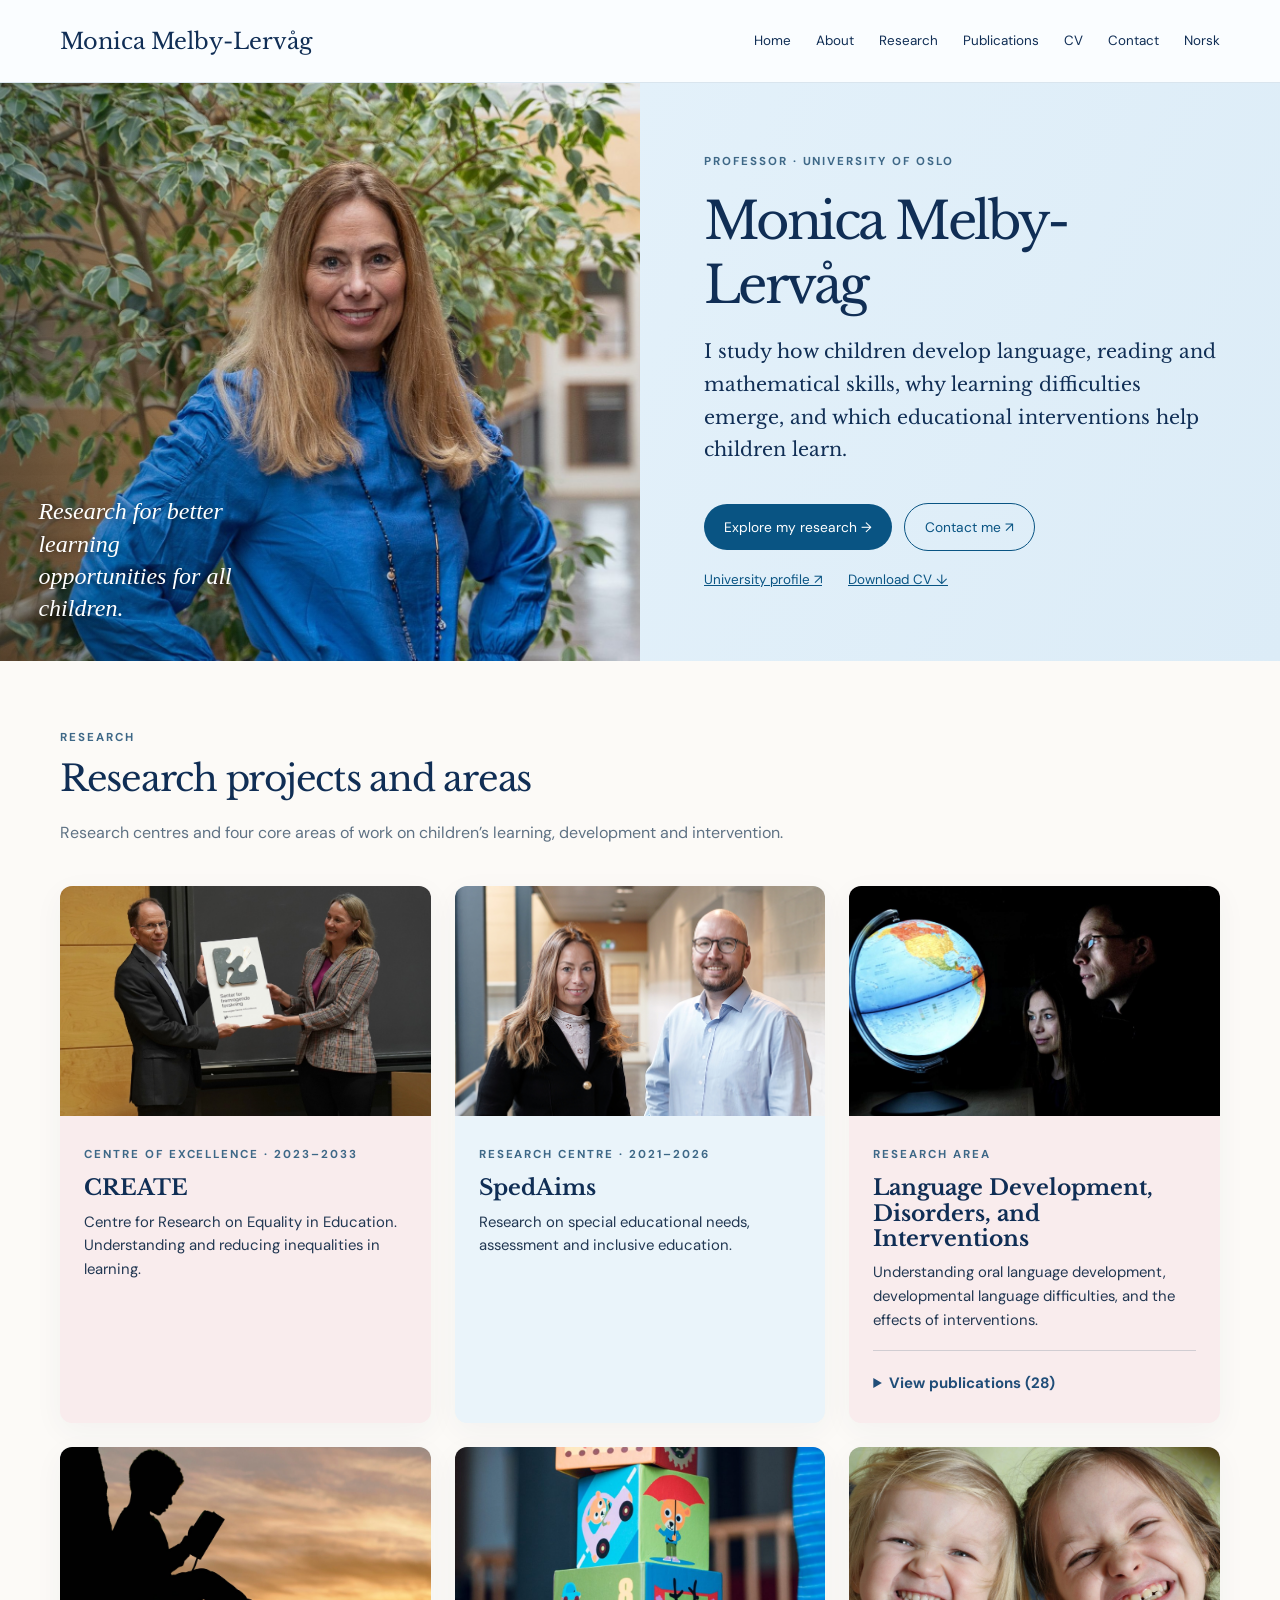
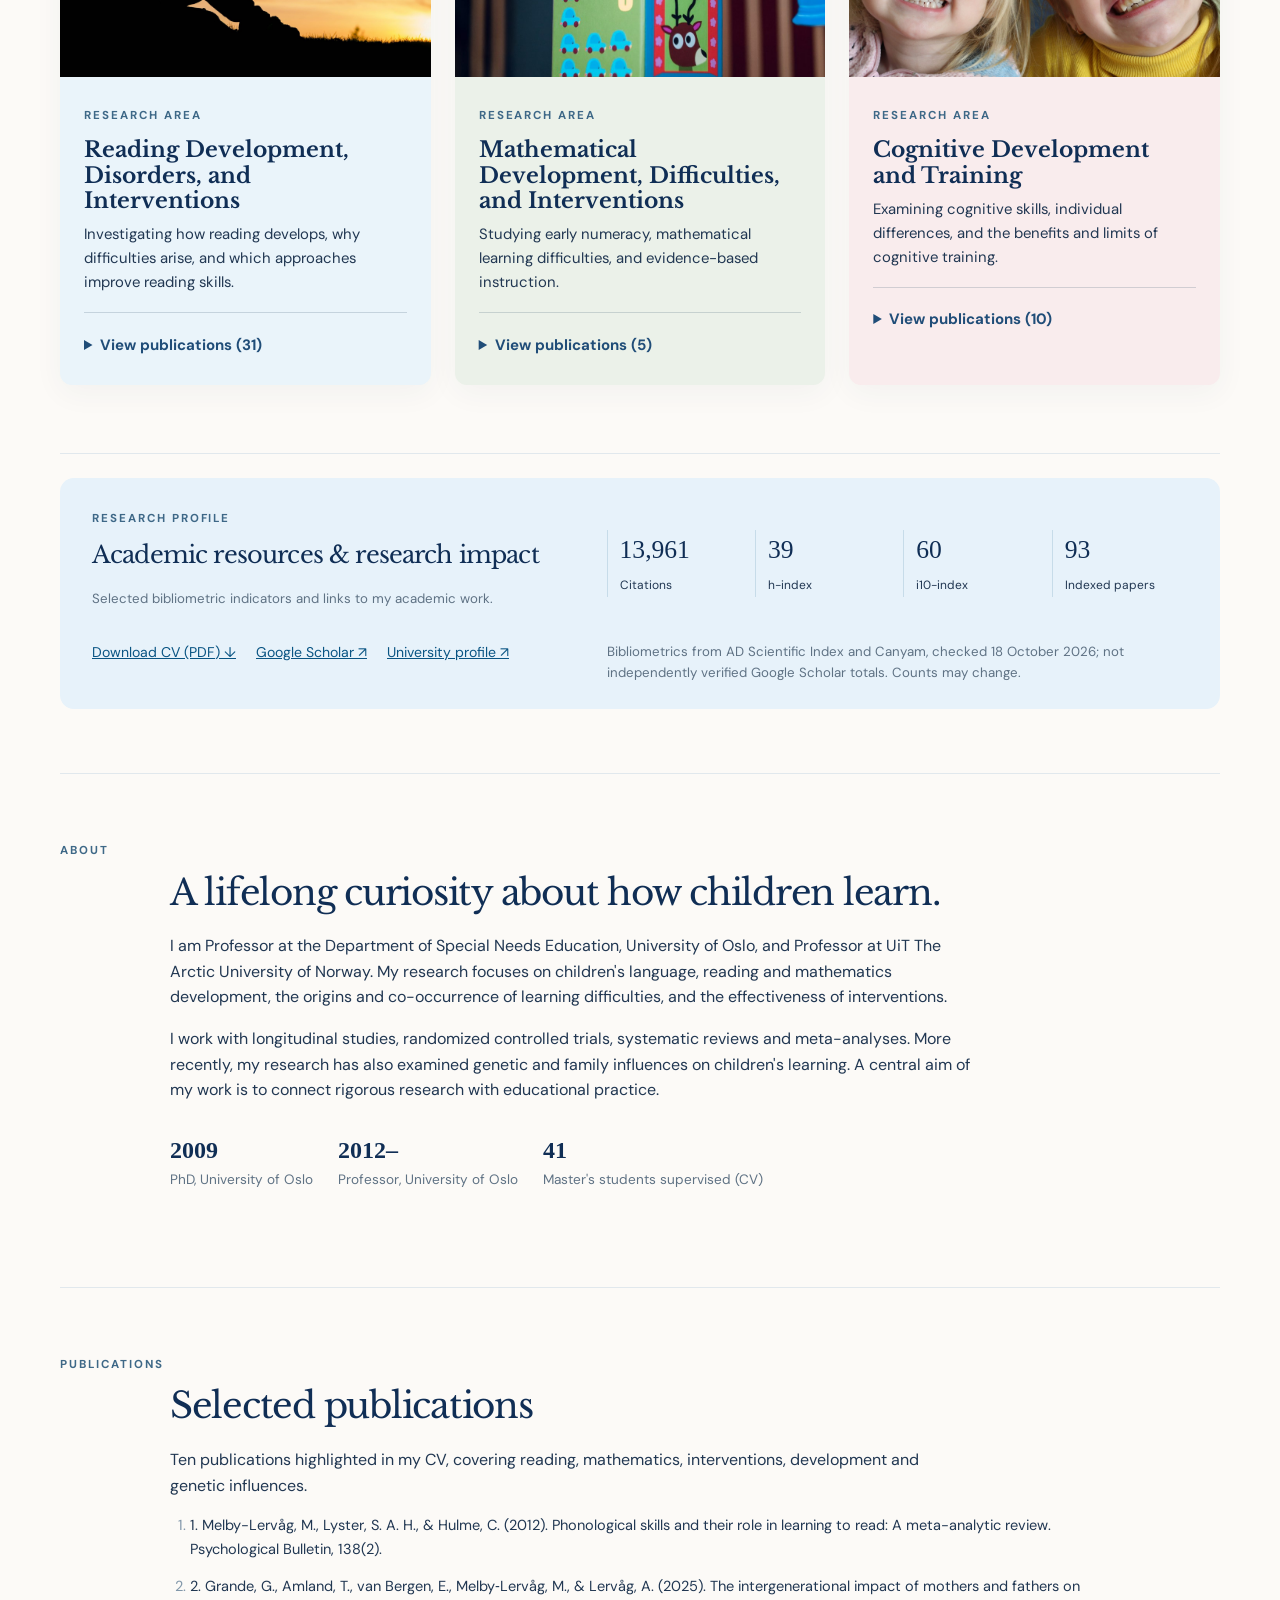
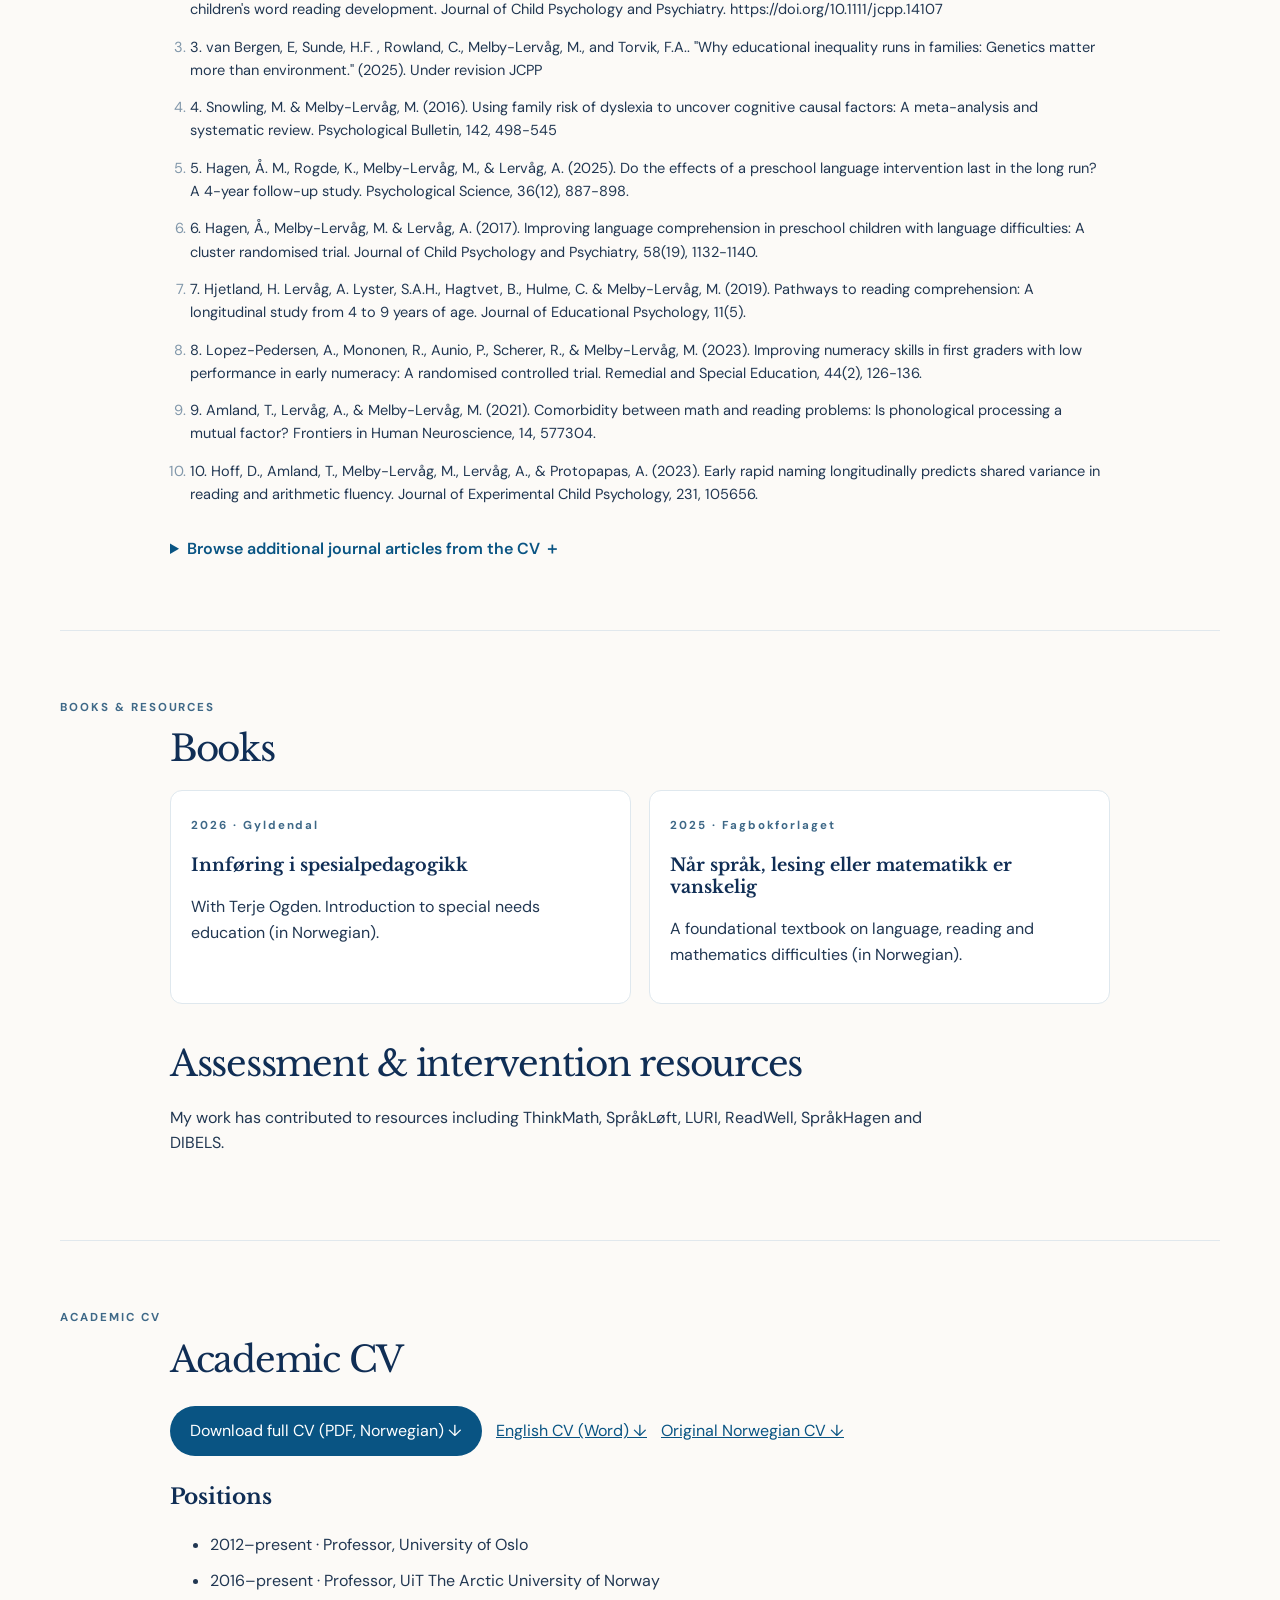
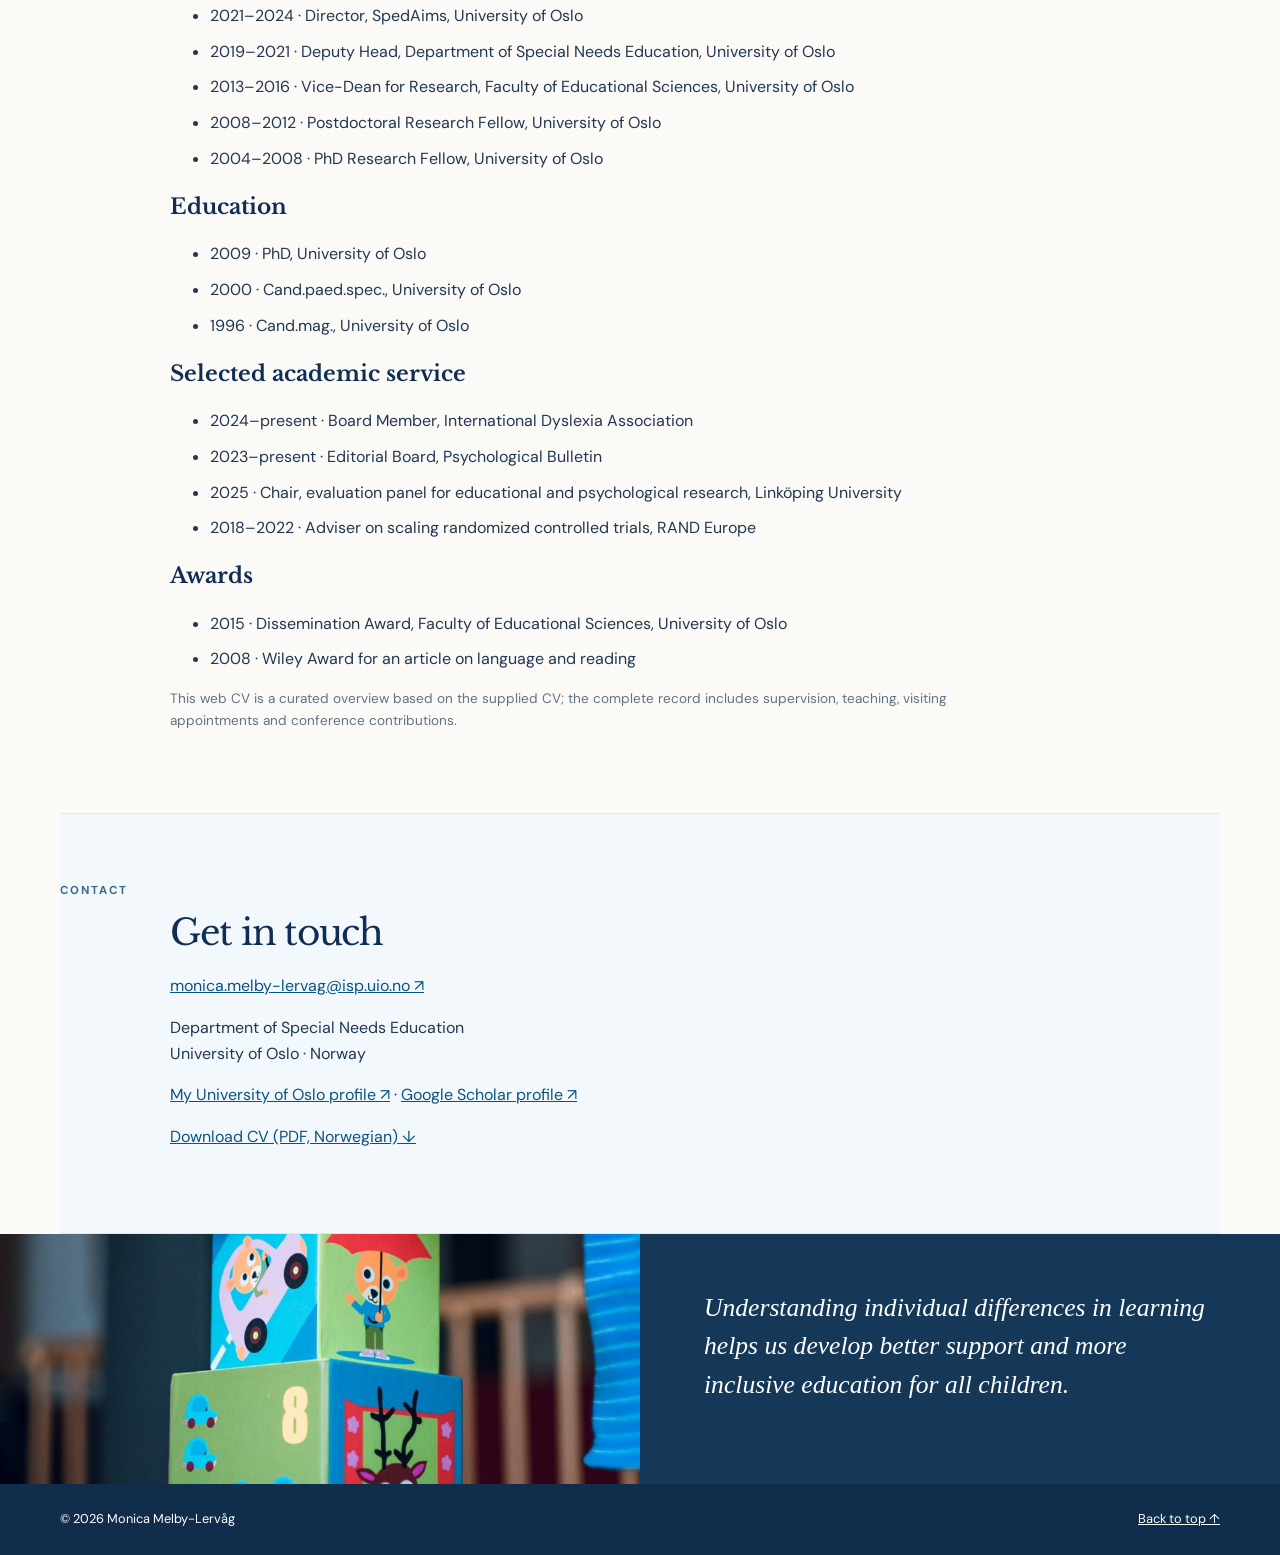
==== commit 9dc87199: "Add Norwegian website, language switch, and lectures and professional development days" ====
--- a/index.html
+++ b/index.html
@@ -1,3 +1,3 @@
 <!DOCTYPE html>
 
-<html lang="en"><head><meta charset="utf-8"/><meta content="width=device-width,initial-scale=1" name="viewport"/><meta content="Monica Melby-Lervåg — Professor of Special Needs Education at the University of Oslo. Research on language, reading, mathematics, learning difficulties and interventions." name="description"/><title>Monica Melby-Lervåg | Professor, University of Oslo</title><link href="style.css" rel="stylesheet"/></head><body><header class="top"><div class="shell nav"><a class="brand" href="#top">Monica Melby-Lervåg</a><nav aria-label="Main navigation"><a href="#home">Home</a><a href="#about">About</a><a href="#research">Research</a><a href="#publications">Publications</a><a href="#cv">CV</a><a href="#contact">Contact</a></nav></div></header><main id="top"><section class="hero" id="home"><div class="hero-photo"><div class="hero-photo-quote">Research for better learning opportunities for all children.</div></div><div class="hero-copy"><div class="eyebrow">PROFESSOR · UNIVERSITY OF OSLO</div><h1>Monica Melby-Lervåg</h1><p class="intro">I study how children develop language, reading and mathematical skills, why learning difficulties emerge, and which educational interventions help children learn.</p><div class="actions"><a class="primary" href="#research">Explore my research →</a><a class="secondary" href="mailto:monica.melby-lervag@isp.uio.no">Contact me ↗</a></div><div class="hero-links"><a href="https://www.uv.uio.no/isp/english/people/aca/monima/index.html" rel="noopener" target="_blank">University profile ↗</a><a download="" href="Monica_Melby-Lervag_CV.pdf">Download CV ↓</a></div></div></section><section class="section shell" id="research"><div class="section-label">RESEARCH</div><div class="research-top"><div><h2>Research projects and areas</h2><p>Research centres and four core areas of work on children’s learning, development and intervention.</p></div></div><div class="featured-projects"><article class="feature-card rose"><img alt="CREATE centre of excellence award ceremony" loading="lazy" src="images/create-award.jpg"/><div class="feature-body"><span class="eyebrow">CENTRE OF EXCELLENCE · 2023–2033</span><h3>CREATE</h3><p>Centre for Research on Equality in Education. Understanding and reducing inequalities in learning.</p></div></article><article class="feature-card blue"><img alt="Monica Melby-Lervåg with a colleague at the University of Oslo" loading="lazy" src="images/spedaims-team.jpg"/><div class="feature-body"><span class="eyebrow">RESEARCH CENTRE · 2021–2026</span><h3>SpedAims</h3><p>Research on special educational needs, assessment and inclusive education.</p></div></article><article class="feature-card rose"><img alt="Illustration for Language Development, Disorders, and Interventions" loading="lazy" src="images/language.jpg"/><div class="feature-body"><span class="eyebrow">RESEARCH AREA</span><h3>Language Development, Disorders, and Interventions</h3><p>Understanding oral language development, developmental language difficulties, and the effects of interventions.</p><details class="area-publications"><summary>View publications (28)</summary><ol class="area-bibliography"><li>Dolean, D. D., Lervåg, A. O., &amp; Melby-Lervåg, M. (2026). The Effectiveness of a Language Comprehension Intervention on the Language, Reading, and Writing Skills of Socioeconomically Disadvantaged Students. Reading Research Quarterly, 61(3). <a href="https://doi.org/10.1002/rrq.70123" rel="noopener noreferrer" target="_blank">DOI / source ↗</a></li><li>Hagen, Å. M., Rogde, K., Lervåg, A., Melby-Lervåg, M., &amp; Norbury, C. (2026). Long-term prognosis of low language proficiency in children. The Cochrane library, 2026(6). <a href="https://doi.org/10.1002/14651858.cd015268.pub2" rel="noopener noreferrer" target="_blank">DOI / source ↗</a></li><li>Hagen, Å. M., Rogde, K., Melby-Lervåg, M., &amp; Lervåg, A. (2025). Do the Effects of a Preschool Language Intervention Last in the Long Run? A 4-Year Follow-Up Study. Psychological Science, 36(12), 887-898. <a href="https://doi.org/10.1177/09567976251392219" rel="noopener noreferrer" target="_blank">DOI / source ↗</a></li><li>Grande, G., Diamanti, V., Protopapas, A., Melby-Lervåg, M., &amp; Lervåg, A. (2024). The development of morphological awareness and vocabulary: What influences what? Applied Psycholinguistics. <a href="https://doi.org/10.1017/S0142716424000213" rel="noopener noreferrer" target="_blank">DOI / source ↗</a></li><li>Nag, S., Vagh, S. B., Dulay, K. M., Snowling, M., Donolato, E., &amp; Melby-Lervåg, M. (2024). Home Learning Environments and Children’s Language and Literacy Skills: A Meta-Analytic Review of Studies Conducted in Low- and Middle-Income Countries. Psychological bulletin, 150(2), 132-153. <a href="https://doi.org/10.1037/bul0000417" rel="noopener noreferrer" target="_blank">DOI / source ↗</a></li><li>Donolato, E., Toffalini, E., Rogde, K., Nordahl-Hansen, A., Lervåg, A., Norbury, C. F., &amp; Melby-Lervåg, M. (2023). Oral language interventions can improve language outcomes in children with neurodevelopmental disorders: A systematic review and meta-analysis. Campbell Systematic Reviews, 19(4), 1-48. <a href="https://doi.org/10.1002/cl2.1368" rel="noopener noreferrer" target="_blank">DOI / source ↗</a></li><li>Bratlie, S. S., Brinchmann, E. I., Melby-Lervåg, M., &amp; Torkildsen, J. V. K. (2022). Morphology—A Gateway to Advanced Language: Meta-Analysis of Morphological Knowledge in Language-Minority Children. Review of Educational Research. <a href="https://doi.org/10.3102/00346543211073186" rel="noopener noreferrer" target="_blank">DOI / source ↗</a></li><li>Donolato, E., Cardillo, R., Mammarella, I. C., &amp; Melby-Lervåg, M. (2021). Research Review: Language and specific learning disorders in children and their co-occurrence with internalizing and externalizing problems: a systematic review and meta-analysis. Journal of Child Psychology and Psychiatry, 63(5), 507-518. <a href="https://doi.org/10.1111/jcpp.13536" rel="noopener noreferrer" target="_blank">DOI / source ↗</a></li><li>Karlsen, J., Hjetland, H. N., Hagtvet, B. E., Braeken, J., &amp; Melby-Lervåg, M. (2021). The concurrent and longitudinal relationship between narrative skills and other language skills in children. First language. <a href="https://doi.org/10.1177/0142723721995688" rel="noopener noreferrer" target="_blank">DOI / source ↗</a></li><li>Rogde, K., Hagen, Å. M., Lervåg, A., &amp; Melby-Lervåg, M. (2021). Improvement in oral language interventions: Differences and relation between effects on treatment-inherent measures and effects on standardized tests. Nordic Journal of Literacy Research, 7(2), 1-18. <a href="https://doi.org/10.23865/njlr.v7.2814" rel="noopener noreferrer" target="_blank">DOI / source ↗</a></li><li>Helland, S. S., Røysamb, E., Brandlistuen, R. E., Melby-Lervåg, M., &amp; Gustavson, K. (2020). A Common Family Factor Underlying Language Difficulties and Internalizing Problems: Findings From a Population-Based Sibling Study. Journal of Learning Disabilities, 53(5), 399-409. <a href="https://doi.org/10.1177/0022219420911634" rel="noopener noreferrer" target="_blank">DOI / source ↗</a></li><li>Hulme, C., Snowling, M. J., West, G., Lervåg, A., &amp; Melby-Lervåg, M. (2020). Children’s Language Skills Can Be Improved: Lessons From Psychological Science for Educational Policy. Current Directions in Psychological Science, 29(4), 372-377. <a href="https://doi.org/10.1177/0963721420923684" rel="noopener noreferrer" target="_blank">DOI / source ↗</a></li><li>Melby-Lervåg, M., Hagen, Å. M., &amp; Lervåg, A. (2019). Disentangling the far transfer of language comprehension gains using latent mediation models. Developmental Science. <a href="https://doi.org/10.1111/desc.12929" rel="noopener noreferrer" target="_blank">DOI / source ↗</a></li><li>Nordahl-Hansen, A., Donolato, E., Lervåg, A., Norbury, C. F., &amp; Melby-Lervåg, M. (2019). PROTOCOL: Language interventions for improving oral language outcomes in children with neurodevelopmental disorders: A systematic review. Campbell Systematic Reviews, 15:e1062(4), 1-21. <a href="https://doi.org/10.1002/cl2.1062" rel="noopener noreferrer" target="_blank">DOI / source ↗</a></li><li>Rogde, K., Hagen, Å. M., Melby-Lervåg, M., &amp; Lervåg, A. (2019). The effect of linguistic comprehension instruction on generalized language and reading comprehension skills: A systematic review. Campbell Systematic Reviews, 15:e1059(4), 1-37. <a href="https://doi.org/10.1002/cl2.1059" rel="noopener noreferrer" target="_blank">DOI / source ↗</a></li><li>Rogde, K., Melby-Lervåg, M., &amp; Lervåg, A. (2016). Improving the linguistic comprehension skills of second-language learners in preschool: A randomized trial study. Journal of Research on Educational Effectiveness. <a href="https://doi.org/10.1080/19345747.2016.1171935" rel="noopener noreferrer" target="_blank">DOI / source ↗</a></li><li>Klem, M., Melby-Lervåg, M., Hagtvet, B. E., Lyster, S. H., Gustafsson, J., &amp; Hulme, C. (2015). Sentence repetition is a measure of children's language skills rather than working memory limitations. Developmental Science, 18(1), 146-154. <a href="https://doi.org/10.1111/desc.12202" rel="noopener noreferrer" target="_blank">DOI / source ↗</a></li><li>Hagen, Å. M. M., Melby-Lervåg, M., &amp; Lervåg, A. (2015). Barn som strever med språk og leseferdigheter: Hvilke tiltak virker? In Solem, C. (Ed.), Dysleksivennlig skole. Dysleksi Norge.</li><li>Hagen, Å. M. M., Melby-Lervåg, M., &amp; Lervåg, A. (2014). Barn som strever med språk og leseferdigheter: Hvilke tiltak virker? Norwegian tidsskrift for logopedi, 60(4), 6-13.</li><li>Lervåg, A. &amp; Melby-Lervåg, M. (2014). Utvikling av språk og leseferdigheter hos minoritetsspråklige. In Wittek, L. &amp; Stray, J. H. (Eds.), Pedagogikk - en grunnbok (pp. 437-453). Cappelen Damm Akademisk.</li><li>Melby-Lervåg, M. &amp; Lervåg, A. (2014). Språklig utvikling hos barn fra null til fem år. In Glaser, V., Størksen, I., &amp; Drugli, M. B. (Eds.), Utvikling, lek og læring i barnehagen. Forskning og praksis. Fagbokforlaget.</li><li>Melby-Lervåg, M. (2013). Preventing Literacy Failure in Children at Risk: Effects from a Preschool Intervention on Language and Literacy. A Comparative Study of Effects from an Oral Language Intervention on Native Norwegian Speaking Children and Bilingual Minority Children. In Johnsen, B. H. (Ed.), Research Project Preparation within Education and Special Needs Education. Introduction to Theory of Science, Project Planning and Research Plans (pp. 172-186). Cappelen Damm Akademisk.</li><li>Melby-Lervåg, M. &amp; Lervåg, A. (2012). Barnets språkutvikling. Spedbarnsboken, 140-140.</li><li>Melby-Lervåg, M., Lervåg, A., Lyster, S. H., Klem, M., Hagtvet, B. E., &amp; Hulme, C. (2012). Nonword repetition ability does not appear to be a causal influence on children’s vocabulary development. Psychological Science, 23(10), 1069-1098. <a href="https://doi.org/10.1177/0956797612443833" rel="noopener noreferrer" target="_blank">DOI / source ↗</a></li><li>Melby-Lervåg, M. (2011). Effekten av språkstimulering i førskolelader [i.e. førskolealder] på senere leseforståelse : hva kan forskning fortelle oss? Spesialpedagogikk, 76(2), 41-51.</li><li>Næss, K. B., Lyster, S. H., Hulme, C., &amp; Melby-Lervåg, M. (2011). Language and verbal short-term memory skills in children with Down syndrome: A meta-analytic review. Research in Developmental Disabilities, 32(6), 2225-2234. <a href="https://doi.org/10.1016/j.ridd.2011.05.014" rel="noopener noreferrer" target="_blank">DOI / source ↗</a></li><li>Melby-Lervåg, M. (2010). Kognitive markører for dysleksi og spesifikke språkvansker : utredning av dysleksi og spesifikke språkvansker: hvilke oppgaver er egnet som mulige kognitive markører? Skolepsykologi, 45(6), 37-56.</li><li>Melby-Lervåg, M. (2010). Nonordrepetisjon og setningsminne hos barn med spesifikke språkvansker: Hva karakteriserer deres ferdigheter og hvordan kan dette tolkes? Norwegian tidsskrift for logopedi, 56(1), 5-12.</li></ol></details></div></article><article class="feature-card blue"><img alt="Illustration for Reading Development, Disorders, and Interventions" loading="lazy" src="images/better-reading.jpg"/><div class="feature-body"><span class="eyebrow">RESEARCH AREA</span><h3>Reading Development, Disorders, and Interventions</h3><p>Investigating how reading develops, why difficulties arise, and which approaches improve reading skills.</p><details class="area-publications"><summary>View publications (31)</summary><ol class="area-bibliography"><li>Grande, G., Amland, T., Bergen, E. V., Melby-Lervåg, M., &amp; Lervåg, A. (2025). The intergenerational impact of mothers and fathers on children’s word reading development. Journal of Child Psychology and Psychiatry, 66(7), 946-955. <a href="https://doi.org/10.1111/jcpp.14107" rel="noopener noreferrer" target="_blank">DOI / source ↗</a></li><li>Walquist-Sørli, L., Melby-Lervåg, M., Friborg, O., &amp; Nergård-Nilssen, T. (2025). Speech sound skills, language comprehension, and early reading development in poor readers. Journal of Child Language. <a href="https://doi.org/10.1017/S0305000925100329" rel="noopener noreferrer" target="_blank">DOI / source ↗</a></li><li>Lyster, S. A. H., Melby-Lervåg, M., &amp; Hofslundsengen, H. C. (2025). Lese- og skrivevansker. In Befring, E. &amp; Næss, K. B. (Eds.), Spesialpedagogikk (pp. 379-410). Cappelen Damm Akademisk.</li><li>Diamanti, V., Grande, G. G., Protopapas, A., Melby-Lervåg, M., &amp; Lervåg, A. (2024). Preschool Morphological Awareness and Developmental Change in Early Reading Ability. Scientific Studies of Reading. <a href="https://doi.org/10.1080/10888438.2024.2370843" rel="noopener noreferrer" target="_blank">DOI / source ↗</a></li><li>Sørli, L. W., Caglar-Ryeng, Ø., Furnes, B. R., Nilssen, T. N., Donolato, E., &amp; Melby-Lervåg, M. (2024). Are Speech Sound Difficulties Risk Factors for Difficulties in Language and Reading Skills? A Systematic Review and Meta-Analysis. Journal of Speech, Language and Hearing Research, 68(1), 164-177. <a href="https://doi.org/10.1044/2024_JSLHR-24-00170" rel="noopener noreferrer" target="_blank">DOI / source ↗</a></li><li>Gunnerud, H. L., Foldnes, N., &amp; Melby-Lervåg, M. (2022). Levels of skills and predictive patterns of reading comprehension in bilingual children with an early age of acquisition. Reading and writing. <a href="https://doi.org/10.1007/s11145-022-10286-2" rel="noopener noreferrer" target="_blank">DOI / source ↗</a></li><li>Lervåg, A. &amp; Melby-Lervåg, M. (2022). Early prediction of learning outcomes in reading. In Skeide, M. A. (Ed.), he Cambridge Handbook of Dyslexia and Dyscalculia (Cambridge Handbooks in Psychology) (pp. 305-317). Cambridge University Press. <a href="https://doi.org/10.1017/9781108973595.024" rel="noopener noreferrer" target="_blank">DOI / source ↗</a></li><li>Lervåg, A. &amp; Melby-Lervåg, M. (2022). Modeling the Development of Reading Comprehension. In Snowling, M. J., Hulme, C., &amp; Nation, K. (Eds.), The Science of Reading: A Handbook (Wiley Blackwell Handbooks of Developmental Psychology) 2nd Edition (pp. 280-297). Wiley-Blackwell.</li><li>Dolean, D., Lervåg, A., Visu-Petra, L., &amp; Melby-Lervåg, M. (2021). Language skills, and not executive functions, predict the development of reading comprehension of early readers: evidence from an orthographically transparent language. Reading and writing. <a href="https://doi.org/10.1007/s11145-020-10107-4" rel="noopener noreferrer" target="_blank">DOI / source ↗</a></li><li>Thurmann-Moe, A. C., Melby-Lervåg, M., &amp; Lervåg, A. (2021). Effects of Articulatory Consciousness Training in First Graders with a Reading Delay: A Randomised Control Trial. Scandinavian Journal of Educational Research, 1-18. <a href="https://doi.org/10.1080/00313831.2020.1869823" rel="noopener noreferrer" target="_blank">DOI / source ↗</a></li><li>Thurmann-Moe, A. C., Melby-Lervåg, M., &amp; Lervåg, A. (2021). The impact of articulatory consciousness training on reading and spelling literacy in students with severe dyslexia: an experimental single case study. Annals of Dyslexia. <a href="https://doi.org/10.1007/s11881-021-00225-1" rel="noopener noreferrer" target="_blank">DOI / source ↗</a></li><li>Hjetland, H. N., Brinchmann, E. I., Scherer, R., Hulme, C., &amp; Melby-Lervåg, M. (2020). Preschool pathways to reading comprehension: A systematic meta-analytic review. Educational Research Review, 30:100323, 1-23. <a href="https://doi.org/10.1016/j.edurev.2020.100323" rel="noopener noreferrer" target="_blank">DOI / source ↗</a></li><li>Lervåg, A., Dolean, D., Tincas, I., &amp; Melby-Lervåg, M. (2019). Socioeconomic background, nonverbal IQ and school absence affects the development of vocabulary and reading comprehension in children living in severe poverty. Developmental Science, 22(5). <a href="https://doi.org/10.1111/desc.12858" rel="noopener noreferrer" target="_blank">DOI / source ↗</a></li><li>Dolean, D., Melby-Lervåg, M., Tincas, I., Damsa, C. I., &amp; Lervåg, A. (2019). Achievement gap: Socioeconomic status affects reading development beyond language and cognition in children facing poverty. Learning and Instruction, 63. <a href="https://doi.org/10.1016/j.learninstruc.2019.101218" rel="noopener noreferrer" target="_blank">DOI / source ↗</a></li><li>Hjetland, H. N., Lervåg, A., Lyster, S. H., Hagtvet, B. E., Hulme, C., &amp; Melby-Lervåg, M. (2019). Pathways to Reading Comprehension: A Longitudinal Study From 4 to 9 Years of Age. Journal of Educational Psychology, 111(5), 751-763. <a href="https://doi.org/10.1037/edu0000321" rel="noopener noreferrer" target="_blank">DOI / source ↗</a></li><li>Lyster, S. H., Melby-Lervåg, M., &amp; Hofslundsengen, H. C. (2019). Lese- og skrivevansker. In Befring, E., Næss, K. B., &amp; Tangen, R. S. (Eds.), Spesialpedagogikk (pp. 338-364). Cappelen Damm Akademisk.</li><li>Lervåg, A., Hulme, C., &amp; Melby-Lervåg, M. (2018). Unpicking the Developmental Relationship Between Oral Language Skills and Reading Comprehension: It's Simple, But Complex. Child Development, 89(5), 1821-1838. <a href="https://doi.org/10.1111/cdev.12861" rel="noopener noreferrer" target="_blank">DOI / source ↗</a></li><li>Hjetland, H. N., Brinchmann, E. I., Scherer, R., &amp; Melby-Lervåg, M. (2017). Preschool predictors of later reading comprehension ability: a systematic review. Campbell Systematic Reviews, 14. <a href="https://doi.org/10.4073/csr.2017.14" rel="noopener noreferrer" target="_blank">DOI / source ↗</a></li><li>Snowling, M. J. &amp; Melby-Lervåg, M. (2016). Oral language deficits in familial dyslexia: A meta-analysis and review. Psychological bulletin, 142(5), 498-545. <a href="https://doi.org/10.1037/bul0000037" rel="noopener noreferrer" target="_blank">DOI / source ↗</a></li><li>Hjetland, H. N., Brinchmann, E. I., Lyster, S. H., Hagtvet, B. E., &amp; Melby-Lervåg, M. (2015). PROTOCOL: Preschool Predictors of Later Reading Comprehension Ability: A Systematic Review. Campbell Systematic Reviews, 11(1), 1-40. <a href="https://doi.org/10.1002/CL2.139" rel="noopener noreferrer" target="_blank">DOI / source ↗</a></li><li>Melby-Lervåg, M. &amp; Lervåg, A. (2014). Effects of educational interventions targeting reading comprehension and underlying components. Child Development Perspectives (CDP), 8(2), 96-100. <a href="https://doi.org/10.1111/cdep.12068" rel="noopener noreferrer" target="_blank">DOI / source ↗</a></li><li>Melby-Lervåg, M. &amp; Lervåg, A. (2014). Reading Comprehension and its Underlying Components in Second Language Learners: A Meta-analysis of Studies Comparing First and Second Language Learners. Psychological bulletin, 140(2), 409-433. <a href="https://doi.org/10.1037/a0033890" rel="noopener noreferrer" target="_blank">DOI / source ↗</a></li><li>Melby-Lervåg, M. (2012). Arv, miljø og dysleksi : metoder, hovedfunn og implikasjoner for praksis. Spesialpedagogikk, 77(2), 43-55.</li><li>Melby-Lervåg, M. &amp; Lervåg, A. O. (2012). Oral language skills moderate nonword repetition skills in children with dyslexia: A meta-analysis of the role of nonword repetition skills in dyslexia. Scientific Studies of Reading, 16(1), 1-34. <a href="https://doi.org/10.1080/10888438.2010.537715" rel="noopener noreferrer" target="_blank">DOI / source ↗</a></li><li>Melby-Lervåg, M., Lyster, S. H., &amp; Hulme, C. (2012). Phonological Skills and Their Role in Learning to Read: A Meta-Analytic Review. Psychological bulletin, 138(2), 322-352. <a href="https://doi.org/10.1037/a0026744" rel="noopener noreferrer" target="_blank">DOI / source ↗</a></li><li>Næss, K. B., Melby-Lervåg, M., Hulme, C., &amp; Lyster, S. H. (2012). Reading skills in children with Down syndrome: A meta-analytic review. Research in Developmental Disabilities, 33(2), 737-747. <a href="https://doi.org/10.1016/j.ridd.2011.09.019" rel="noopener noreferrer" target="_blank">DOI / source ↗</a></li><li>Melby-Lervåg, M. &amp; Lervåg, A. O. (2011). Cross-linguistic transfer of oral language, decoding, phonological awareness, and reading comprehension: A meta-analysis of the correlational evidence. Journal of Research in Reading, 34(1), 114-135. <a href="https://doi.org/10.1111/j.1467-9817.2010.01477.x" rel="noopener noreferrer" target="_blank">DOI / source ↗</a></li><li>Melby-Lervåg, M. &amp; Lervåg, A. O. (2011). Hvilken betydning har morsmålsferdigheter for utviklingen av leseforståelse og dets underliggende komponenter på andrespråket? Norwegian pedagogisk tidsskrift, 95(5), 330-341.</li><li>Melby-Lervåg, M. (2011). The Relative Predictive Contribution and Causal Role of Phoneme Awareness, Rhyme Awareness and Verbal Short-Term Memory in Reading Skills: A Review. Scandinavian Journal of Educational Research, 56(4), 363-380. <a href="https://doi.org/10.1080/00313831.2011.594611" rel="noopener noreferrer" target="_blank">DOI / source ↗</a></li><li>Hagtvet, B. E., Lyster, S. H., Melby-Lervåg, M., Næss, K. B., Hjetland, H. N., Engevik, L. I., Hølland, S., Karlsen, J., Klem, M., &amp; Kruse, J. (2011). Ordforråd i førskolealder og senere leseferdigheter - En metaanalytisk tilnærming. Spesialpedagogikk(1).</li><li>Lervåg, A. O. &amp; Melby-Lervåg, M. (2009). Muntlig språk, ordavkoding og leseforståelse hos tospråklige: En sammenfatning av empiriske studier. Norwegian pedagogisk tidsskrift, 93(4), 264-279.</li></ol></details></div></article><article class="feature-card sage"><img alt="Illustration for Mathematical Development, Difficulties, and Interventions" loading="lazy" src="images/literacy-numeracy.jpg"/><div class="feature-body"><span class="eyebrow">RESEARCH AREA</span><h3>Mathematical Development, Difficulties, and Interventions</h3><p>Studying early numeracy, mathematical learning difficulties, and evidence-based instruction.</p><details class="area-publications"><summary>View publications (5)</summary><ol class="area-bibliography"><li>Høgetveit, A. M., Canrinus, E. T., Donolato, E., &amp; Melby‐Lervåg, M. (2026). Research Review: Mathematical skills in children with developmental language disorder – a systematic review and meta‐analysis. Journal of Child Psychology and Psychiatry. <a href="https://doi.org/10.1111/jcpp.70138" rel="noopener noreferrer" target="_blank">DOI / source ↗</a></li><li>Wahl, H. N., Donolato, E., Melby-Lervåg, M., &amp; Lervåg, A. (2025). The psychometric properties of two math anxiety scales in a sample of Norwegian primary school children. Scandinavian Journal of Educational Research, 70(1), 147-163. <a href="https://doi.org/10.1080/00313831.2025.2459906" rel="noopener noreferrer" target="_blank">DOI / source ↗</a></li><li>Amland, T., Grande, G., Scherer, R., Lervåg, A., &amp; Melby-Lervåg, M. (2024). Cognitive Factors Underlying Mathematical Skills: A Systematic Review and Meta-Analysis. Psychological bulletin. <a href="https://doi.org/10.1037/bul0000457" rel="noopener noreferrer" target="_blank">DOI / source ↗</a></li><li>Hoff, D. A., Amland, T., Melby-Lervåg, M., Lervåg, A., &amp; Protopapas, A. (2023). Early rapid naming longitudinally predicts shared variance in reading and arithmetic fluency. Journal of Experimental Child Psychology, 231. <a href="https://doi.org/10.1016/j.jecp.2023.105656" rel="noopener noreferrer" target="_blank">DOI / source ↗</a></li><li>Amland, T., Lervåg, A., &amp; Melby-Lervåg, M. (2021). Comorbidity Between Math and Reading Problems: Is Phonological Processing a Mutual Factor? Frontiers in Human Neuroscience, 14. <a href="https://doi.org/10.3389/fnhum.2020.577304" rel="noopener noreferrer" target="_blank">DOI / source ↗</a></li></ol></details></div></article><article class="feature-card rose"><img alt="Illustration for Cognitive Development and Training" loading="lazy" src="images/research.jpg"/><div class="feature-body"><span class="eyebrow">RESEARCH AREA</span><h3>Cognitive Development and Training</h3><p>Examining cognitive skills, individual differences, and the benefits and limits of cognitive training.</p><details class="area-publications"><summary>View publications (10)</summary><ol class="area-bibliography"><li>West, G., Melby-Lervåg, M., &amp; Hulme, C. (2021). Is a procedural learning deficit a causal risk factor for developmental language disorder or dyslexia? A meta-analytic review. Developmental Science, 57(5), 749-770. <a href="https://doi.org/10.1037/dev0001172" rel="noopener noreferrer" target="_blank">DOI / source ↗</a></li><li>Gunnerud, H. L., Braak, D. T., Reikerås, E. K. L., Donolato, E., &amp; Melby-Lervåg, M. (2020). Is bilingualism related to a cognitive advantage in children? A systematic review and meta-analysis. Psychological bulletin, 146(12), 1059-1083. <a href="https://doi.org/10.1037/bul0000301" rel="noopener noreferrer" target="_blank">DOI / source ↗</a></li><li>Melby-Lervåg, M. &amp; Hulme, C. (2016). There is no convincing evidence that working memory training is effective: A reply to Au et al. (2014) and Karbach and Verhaeghen (2014). Psychonomic Bulletin &amp; Review, 23(1), 324-330. <a href="https://doi.org/10.3758/s13423-015-0862-z" rel="noopener noreferrer" target="_blank">DOI / source ↗</a></li><li>Melby-Lervåg, M., Redick, T. S., &amp; Hulme, C. (2016). Working Memory Training Does Not Improve Performance on Measures of Intelligence or Other Measures of “Far Transfer”: Evidence From a Meta-Analytic Review. Perspectives on Psychological Science, 11(4), 512-534. <a href="https://doi.org/10.1177/1745691616635612" rel="noopener noreferrer" target="_blank">DOI / source ↗</a></li><li>Redick, T. S., Shipstead, Z., Wiemers, E. A., Melby-Lervåg, M., &amp; Hulme, C. (2015). What’s Working in Working Memory Training? An Educational Perspective. Educational Psychology Review. <a href="https://doi.org/10.1007/s10648-015-9314-6" rel="noopener noreferrer" target="_blank">DOI / source ↗</a></li><li>Melby-Lervåg, M. &amp; Hulme, C. (2013). Is Working Memory Training Effective? A Meta-Analytic Review. Developmental Psychology, 49(2), 270-291. <a href="https://doi.org/10.1037/a0028228" rel="noopener noreferrer" target="_blank">DOI / source ↗</a></li><li>Melby-Lervåg, M. &amp; Hulme, C. (2012). Current Evidence Does not Support the Claims made for CogMed working Memory Training. Journal of Applied Research in Memory and Cognition, 1(3), 197-197. <a href="https://doi.org/10.1016/j.jarmac.2012.06.006" rel="noopener noreferrer" target="_blank">DOI / source ↗</a></li><li>Melby-Lervåg, M. (2010). Kan arbeidsminnetrening hjelpe barn med språkrelaterte vansker? : en vurdering av teoretisk og empirisk grunnlag for arbeidsminnetrening. Norwegian tidsskrift for logopedi, 56(4), 24-32.</li><li>Melby-Lervåg, M. &amp; Hulme, C. (2010). Serial and Free Recall in children can be improved by training: Evidence for the importance of phonological and semantic representations in immediate memory tasks. Psychological Science, 21(11), 1694-1700. <a href="https://doi.org/10.1177/0956797610385355" rel="noopener noreferrer" target="_blank">DOI / source ↗</a></li><li>Melby-Lervåg, M. (2009). Phonological representations, verbal short-term memory and reading skills [Doctoral dissertation, monography]. University of Oslo.</li></ol></details></div></article></div></section><section class="section shell impact-section" id="impact"><div class="impact-banner"><div class="impact-intro"><span class="eyebrow">RESEARCH PROFILE</span><h2>Academic resources &amp; research impact</h2><p>Selected bibliometric indicators and links to my academic work.</p></div><div class="impact-compact"><div><strong>13,961</strong><span>Citations</span></div><div><strong>39</strong><span>h-index</span></div><div><strong>60</strong><span>i10-index</span></div><div><strong>93</strong><span>Indexed papers</span></div></div><div class="resource-links"><a download="" href="Monica_Melby-Lervag_CV.pdf">Download CV (PDF) ↓</a><a href="https://scholar.google.com/citations?user=DhjXRt4AAAAJ&amp;hl=en" rel="noopener" target="_blank">Google Scholar ↗</a><a href="https://www.uv.uio.no/isp/english/people/aca/monima/index.html" rel="noopener" target="_blank">University profile ↗</a></div><p class="impact-source">Bibliometrics from AD Scientific Index and Canyam, checked 18 October 2026; not independently verified Google Scholar totals. Counts may change.</p></div></section><section class="section shell" id="about"><div class="section-label">ABOUT</div><div class="section-body"><h2>A lifelong curiosity about how children learn.</h2><p>I am Professor at the Department of Special Needs Education, University of Oslo, and Professor at UiT The Arctic University of Norway. My research focuses on children's language, reading and mathematics development, the origins and co-occurrence of learning difficulties, and the effectiveness of interventions.</p><p>I work with longitudinal studies, randomized controlled trials, systematic reviews and meta-analyses. More recently, my research has also examined genetic and family influences on children's learning. A central aim of my work is to connect rigorous research with educational practice.</p><div class="stats"><div><b>2009</b><span>PhD, University of Oslo</span></div><div><b>2012–</b><span>Professor, University of Oslo</span></div><div><b>41</b><span>Master's students supervised (CV)</span></div></div></div></section><section class="section shell" id="publications"><div class="section-label">PUBLICATIONS</div><div class="section-body"><h2>Selected publications</h2><p>Ten publications highlighted in my CV, covering reading, mathematics, interventions, development and genetic influences.</p><ol class="bibliography"><li>1. Melby-Lervåg, M., Lyster, S. A. H., &amp; Hulme, C. (2012). Phonological skills and their role in learning to read: A meta-analytic review. Psychological Bulletin, 138(2).</li><li>2. Grande, G., Amland, T., van Bergen, E., Melby‐Lervåg, M., &amp; Lervåg, A. (2025). The intergenerational impact of mothers and fathers on children's word reading development. Journal of Child Psychology and Psychiatry. https://doi.org/10.1111/jcpp.14107</li><li>3. van Bergen, E, Sunde, H.F. ,  Rowland, C.,  Melby-Lervåg, M., and Torvik, F.A.. "Why educational inequality runs in families: Genetics matter more than environment." (2025). Under revision JCPP</li><li>4. Snowling, M. &amp; Melby-Lervåg, M. (2016). Using family risk of dyslexia to uncover cognitive causal factors: A meta-analysis and systematic review. Psychological Bulletin, 142, 498-545</li><li>5. Hagen, Å. M., Rogde, K., Melby-Lervåg, M., &amp; Lervåg, A. (2025). Do the effects of a preschool language intervention last in the long run? A 4-year follow-up study. Psychological Science, 36(12), 887-898.</li><li>6. Hagen, Å., Melby-Lervåg, M. &amp; Lervåg, A. (2017). Improving language comprehension in preschool children with language difficulties: A cluster randomised trial. Journal of Child Psychology and Psychiatry, 58(19), 1132-1140.</li><li>7. Hjetland, H. Lervåg, A. Lyster, S.A.H., Hagtvet, B., Hulme, C. &amp; Melby-Lervåg, M. (2019). Pathways to reading comprehension: A longitudinal study from 4 to 9 years of age. Journal of Educational Psychology, 11(5).</li><li>8. Lopez-Pedersen, A., Mononen, R., Aunio, P., Scherer, R., &amp; Melby-Lervåg, M. (2023). Improving numeracy skills in first graders with low performance in early numeracy: A randomised controlled trial. Remedial and Special Education, 44(2), 126-136.</li><li>9. Amland, T., Lervåg, A., &amp; Melby-Lervåg, M. (2021). Comorbidity between math and reading problems: Is phonological processing a mutual factor? Frontiers in Human Neuroscience, 14, 577304.</li><li>10. Hoff, D., Amland, T., Melby-Lervåg, M., Lervåg, A., &amp; Protopapas, A. (2023). Early rapid naming longitudinally predicts shared variance in reading and arithmetic fluency. Journal of Experimental Child Psychology, 231, 105656.</li></ol><details><summary>Browse additional journal articles from the CV <span>＋</span></summary><ol class="bibliography additional"><li>Amland, T., Lervåg, A., &amp; Melby-Lervåg, M. (2021). Comorbidity Between Math and Reading Problems: Is Phonological Processing a Mutual Factor? Frontiers in Human Neuroscience, 14. https://doi.org/10.3389/fnhum.2020.577304</li><li>Amland, T., Grande, G., Scherer, R., Lervåg, A., &amp; Melby-Lervåg, M. (2024). Cognitive Factors Underlying Mathematical Skills: A Systematic Review and Meta-Analysis. Psychological bulletin. https://doi.org/10.1037/bul0000457</li><li>Arnesen, A., Braeken, J., Ogden, T., &amp; Melby-Lervåg, M. (2018). Assessing Children’s Social Functioning and Reading Proficiency: A Systematic Review of the Quality of Educational Assessment Instruments Used in Norwegian Elementary Schools. Scandinavian Journal of Educational Research, 1-26. https://doi.org/10.1080/00313831.2017.1420685</li><li>Arnesen, A., Smolkowski, K., Ogden, T., &amp; Melby-Lervåg, M. (2018). Validation of the Elementary Social Behaviour Assessment: Teacher Ratings of Students' Social Skills Adapted to Norwegian, Grades 1-6. Emotional and Behavioural Difficulties, 23(1), 39-54. https://doi.org/10.1080/13632752.2017.1316473</li><li>Bratlie, S. S., Brinchmann, E. I., Melby-Lervåg, M., &amp; Torkildsen, J. V. K. (2022). Morphology—A Gateway to Advanced Language: Meta-Analysis of Morphological Knowledge in Language-Minority Children. Review of Educational Research. https://doi.org/10.3102/00346543211073186</li><li>Diamanti, V., Grande, G. G., Protopapas, A., Melby-Lervåg, M., &amp; Lervåg, A. (2024). Preschool Morphological Awareness and Developmental Change in Early Reading Ability. Scientific Studies of Reading. https://doi.org/10.1080/10888438.2024.2370843</li><li>Dolean, D., Melby-Lervåg, M., Tincas, I., Damsa, C. I., &amp; Lervåg, A. (2019). Achievement gap: Socioeconomic status affects reading development beyond language and cognition in children facing poverty. Learning and Instruction, 63. https://doi.org/10.1016/j.learninstruc.2019.101218</li><li>Dolean, D., Lervåg, A., Visu-Petra, L., &amp; Melby-Lervåg, M. (2021). Language skills, and not executive functions, predict the development of reading comprehension of early readers: evidence from an orthographically transparent language. Reading and writing. https://doi.org/10.1007/s11145-020-10107-4</li><li>Dolean, D. D., Lervåg, A. O., &amp; Melby-Lervåg, M. (2026). The Effectiveness of a Language Comprehension Intervention on the Language, Reading, and Writing Skills of Socioeconomically Disadvantaged Students. Reading Research Quarterly, 61(3). https://doi.org/10.1002/rrq.70123</li><li>Donolato, E., Cardillo, R., Mammarella, I. C., &amp; Melby-Lervåg, M. (2021). Research Review: Language and specific learning disorders in children and their co-occurrence with internalizing and externalizing problems: a systematic review and meta-analysis. Journal of Child Psychology and Psychiatry, 63(5), 507-518. https://doi.org/10.1111/jcpp.13536</li><li>Donolato, E., Toffalini, E., Rogde, K., Nordahl-Hansen, A., Lervåg, A., Norbury, C. F., &amp; Melby-Lervåg, M. (2023). Oral language interventions can improve language outcomes in children with neurodevelopmental disorders: A systematic review and meta-analysis. Campbell Systematic Reviews, 19(4), 1-48. https://doi.org/10.1002/cl2.1368</li><li>Grande, G., Diamanti, V., Protopapas, A., Melby-Lervåg, M., &amp; Lervåg, A. (2024). The development of morphological awareness and vocabulary: What influences what? Applied Psycholinguistics. https://doi.org/10.1017/S0142716424000213</li><li>Grande, G., Amland, T., Bergen, E. V., Melby-Lervåg, M., &amp; Lervåg, A. (2025). The intergenerational impact of mothers and fathers on children’s word reading development. Journal of Child Psychology and Psychiatry, 66(7), 946-955. https://doi.org/10.1111/jcpp.14107</li><li>Gunnerud, H. L., Braak, D. T., Reikerås, E. K. L., Donolato, E., &amp; Melby-Lervåg, M. (2020). Is bilingualism related to a cognitive advantage in children? A systematic review and meta-analysis. Psychological bulletin, 146(12), 1059-1083. https://doi.org/10.1037/bul0000301</li><li>Gunnerud, H. L., Foldnes, N., &amp; Melby-Lervåg, M. (2022). Levels of skills and predictive patterns of reading comprehension in bilingual children with an early age of acquisition. Reading and writing. https://doi.org/10.1007/s11145-022-10286-2</li><li>Hagen, Å. M., Rogde, K., Lervåg, A., Melby-Lervåg, M., &amp; Norbury, C. (2023). Long-term prognosis of low language proficiency in children. Cochrane Database of Systematic Reviews, 2023(1). https://doi.org/10.1002/14651858.CD015268</li><li>Hagen, Å. M., Rogde, K., Melby-Lervåg, M., &amp; Lervåg, A. (2025). Do the Effects of a Preschool Language Intervention Last in the Long Run? A 4-Year Follow-Up Study. Psychological Science, 36(12), 887-898. https://doi.org/10.1177/09567976251392219</li><li>Hagen, Å. M., Rogde, K., Lervåg, A., Melby-Lervåg, M., &amp; Norbury, C. (2026). Long-term prognosis of low language proficiency in children. The Cochrane library, 2026(6). https://doi.org/10.1002/14651858.cd015268.pub2</li><li>Hagen, Å. M., Rogde, K., Lervåg, A., Melby-Lervåg, M., &amp; Norbury, C. (2026). Long‐term prognosis of low language proficiency in children - Hagen, ÅM - 2026 | Cochrane Library. The Cochrane library. https://doi.org/10.1002/14651858.CD015268.pub2</li><li>Helland, S. S., Røysamb, E., Brandlistuen, R. E., Melby-Lervåg, M., &amp; Gustavson, K. (2020). A Common Family Factor Underlying Language Difficulties and Internalizing Problems: Findings From a Population-Based Sibling Study. Journal of Learning Disabilities, 53(5), 399-409. https://doi.org/10.1177/0022219420911634</li><li>Hjetland, H. N., Brinchmann, E. I., Lyster, S. H., Hagtvet, B. E., &amp; Melby-Lervåg, M. (2015). PROTOCOL: Preschool Predictors of Later Reading Comprehension Ability: A Systematic Review. Campbell Systematic Reviews, 11(1), 1-40. https://doi.org/10.1002/CL2.139</li><li>Hjetland, H. N., Brinchmann, E. I., Scherer, R., &amp; Melby-Lervåg, M. (2017). Preschool predictors of later reading comprehension ability: a systematic review. Campbell Systematic Reviews, 14. https://doi.org/10.4073/csr.2017.14</li><li>Hjetland, H. N., Lervåg, A., Lyster, S. H., Hagtvet, B. E., Hulme, C., &amp; Melby-Lervåg, M. (2019). Pathways to Reading Comprehension: A Longitudinal Study From 4 to 9 Years of Age. Journal of Educational Psychology, 111(5), 751-763. https://doi.org/10.1037/edu0000321</li><li>Hjetland, H. N., Brinchmann, E. I., Scherer, R., Hulme, C., &amp; Melby-Lervåg, M. (2020). Preschool pathways to reading comprehension: A systematic meta-analytic review. Educational Research Review, 30:100323, 1-23. https://doi.org/10.1016/j.edurev.2020.100323</li><li>Hoff, D. A., Amland, T., Melby-Lervåg, M., Lervåg, A., &amp; Protopapas, A. (2023). Early rapid naming longitudinally predicts shared variance in reading and arithmetic fluency. Journal of Experimental Child Psychology, 231. https://doi.org/10.1016/j.jecp.2023.105656</li><li>Hulme, C., Snowling, M. J., West, G., Lervåg, A., &amp; Melby-Lervåg, M. (2020). Children’s Language Skills Can Be Improved: Lessons From Psychological Science for Educational Policy. Current Directions in Psychological Science, 29(4), 372-377. https://doi.org/10.1177/0963721420923684</li><li>Høgetveit, A. M., Canrinus, E. T., Donolato, E., &amp; Melby‐Lervåg, M. (2026). Research Review: Mathematical skills in children with developmental language disorder – a systematic review and meta‐analysis. Journal of Child Psychology and Psychiatry. https://doi.org/10.1111/jcpp.70138</li><li>Karlsen, J., Hjetland, H. N., Hagtvet, B. E., Braeken, J., &amp; Melby-Lervåg, M. (2021). The concurrent and longitudinal relationship between narrative skills and other language skills in children. First language. https://doi.org/10.1177/0142723721995688</li><li>Keles, S., Braak, D. T., Hagen, Å. M., &amp; Melby-Lervåg, M. (2025). Validity of Early-Grade Screening Tools in the Three Tier (RTI/MTSS) Model: A Systematic Review and Meta-Analysis of Literacy, Language, and Mathematics. Educational Psychology Review, 37(4). https://doi.org/10.1007/s10648-025-10077-5</li><li>Klem, M., Melby-Lervåg, M., Hagtvet, B. E., Lyster, S. H., Gustafsson, J., &amp; Hulme, C. (2015). Sentence repetition is a measure of children's language skills rather than working memory limitations. Developmental Science, 18(1), 146-154. https://doi.org/10.1111/desc.12202</li><li>Lervåg, A., Hulme, C., &amp; Melby-Lervåg, M. (2018). Unpicking the Developmental Relationship Between Oral Language Skills and Reading Comprehension: It's Simple, But Complex. Child Development, 89(5), 1821-1838. https://doi.org/10.1111/cdev.12861</li><li>Lervåg, A., Dolean, D., Tincas, I., &amp; Melby-Lervåg, M. (2019). Socioeconomic background, nonverbal IQ and school absence affects the development of vocabulary and reading comprehension in children living in severe poverty. Developmental Science, 22(5). https://doi.org/10.1111/desc.12858</li><li>Melby-Lervåg, M. &amp; Hulme, C. (2010). Serial and Free Recall in children can be improved by training: Evidence for the importance of phonological and semantic representations in immediate memory tasks. Psychological Science, 21(11), 1694-1700. https://doi.org/10.1177/0956797610385355</li><li>Melby-Lervåg, M. &amp; Lervåg, A. O. (2011). Cross-linguistic transfer of oral language, decoding, phonological awareness, and reading comprehension: A meta-analysis of the correlational evidence. Journal of Research in Reading, 34(1), 114-135. https://doi.org/10.1111/j.1467-9817.2010.01477.x</li><li>Melby-Lervåg, M. (2011). The Relative Predictive Contribution and Causal Role of Phoneme Awareness, Rhyme Awareness and Verbal Short-Term Memory in Reading Skills: A Review. Scandinavian Journal of Educational Research, 56(4), 363-380. https://doi.org/10.1080/00313831.2011.594611</li><li>Melby-Lervåg, M. &amp; Hulme, C. (2012). Current Evidence Does not Support the Claims made for CogMed working Memory Training. Journal of Applied Research in Memory and Cognition, 1(3), 197-197. https://doi.org/10.1016/j.jarmac.2012.06.006</li><li>Melby-Lervåg, M., Lervåg, A., Lyster, S. H., Klem, M., Hagtvet, B. E., &amp; Hulme, C. (2012). Nonword repetition ability does not appear to be a causal influence on children’s vocabulary development. Psychological Science, 23(10), 1069-1098. https://doi.org/10.1177/0956797612443833</li><li>Melby-Lervåg, M. &amp; Lervåg, A. O. (2012). Oral language skills moderate nonword repetition skills in children with dyslexia: A meta-analysis of the role of nonword repetition skills in dyslexia. Scientific Studies of Reading, 16(1), 1-34. https://doi.org/10.1080/10888438.2010.537715</li><li>Melby-Lervåg, M., Lyster, S. H., &amp; Hulme, C. (2012). Phonological Skills and Their Role in Learning to Read: A Meta-Analytic Review. Psychological bulletin, 138(2), 322-352. https://doi.org/10.1037/a0026744</li><li>Melby-Lervåg, M. (2012). The Relative Predictive Contribution and Causal Role of Phoneme Awareness, Rhyme Awareness, and Verbal Short-Term Memory in Reading Skills: A Review. Scandinavian Journal of Educational Research, 56(1), 101-118. https://doi.org/10.1080/00313831.2011.621215</li><li>Melby-Lervåg, M. &amp; Hulme, C. (2013). Is Working Memory Training Effective? A Meta-Analytic Review. Developmental Psychology, 49(2), 270-291. https://doi.org/10.1037/a0028228</li><li>Melby-Lervåg, M. &amp; Lervåg, A. (2014). Effects of educational interventions targeting reading comprehension and underlying components. Child Development Perspectives (CDP), 8(2), 96-100. https://doi.org/10.1111/cdep.12068</li><li>Melby-Lervåg, M. &amp; Lervåg, A. (2014). Reading Comprehension and its Underlying Components in Second Language Learners: A Meta-analysis of Studies Comparing First and Second Language Learners. Psychological bulletin, 140(2), 409-433. https://doi.org/10.1037/a0033890</li><li>Melby-Lervåg, M. &amp; Hulme, C. (2016). There is no convincing evidence that working memory training is effective: A reply to Au et al. (2014) and Karbach and Verhaeghen (2014). Psychonomic Bulletin &amp; Review, 23(1), 324-330. https://doi.org/10.3758/s13423-015-0862-z</li><li>Melby-Lervåg, M., Redick, T. S., &amp; Hulme, C. (2016). Working Memory Training Does Not Improve Performance on Measures of Intelligence or Other Measures of “Far Transfer”: Evidence From a Meta-Analytic Review. Perspectives on Psychological Science, 11(4), 512-534. https://doi.org/10.1177/1745691616635612</li><li>Melby-Lervåg, M., Hagen, Å. M., &amp; Lervåg, A. (2019). Disentangling the far transfer of language comprehension gains using latent mediation models. Developmental Science. https://doi.org/10.1111/desc.12929</li><li>Nag, S., Vagh, S. B., Dulay, K. M., Snowling, M., Donolato, E., &amp; Melby-Lervåg, M. (2024). Home Learning Environments and Children’s Language and Literacy Skills: A Meta-Analytic Review of Studies Conducted in Low- and Middle-Income Countries. Psychological bulletin, 150(2), 132-153. https://doi.org/10.1037/bul0000417</li><li>Nordahl-Hansen, A., Donolato, E., Lervåg, A., Norbury, C. F., &amp; Melby-Lervåg, M. (2019). PROTOCOL: Language interventions for improving oral language outcomes in children with neurodevelopmental disorders: A systematic review. Campbell Systematic Reviews, 15:e1062(4), 1-21. https://doi.org/10.1002/cl2.1062</li><li>Næss, K. B., Lyster, S. H., Hulme, C., &amp; Melby-Lervåg, M. (2011). Language and verbal short-term memory skills in children with Down syndrome: A meta-analytic review. Research in Developmental Disabilities, 32(6), 2225-2234. https://doi.org/10.1016/j.ridd.2011.05.014</li><li>Næss, K. B., Melby-Lervåg, M., Hulme, C., &amp; Lyster, S. H. (2011). Reading skills in children with Down syndrome: A meta-analytic review. Research in Developmental Disabilities, 33((2012)), 737-747. https://doi.org/10.1016/j.ridd.2011.09.019</li><li>Næss, K. B., Melby-Lervåg, M., Hulme, C., &amp; Lyster, S. H. (2012). Reading skills in children with Down syndrome: A meta-analytic review. Research in Developmental Disabilities, 33(2), 737-747. https://doi.org/10.1016/j.ridd.2011.09.019</li><li>Oxman, M. P., Chesire, F., Mugisha, M., Ssenyonga, R., Nsangi, A., Oxman, A. D., Fretheim, A., Rosenbaum, S. E., Kaseje, M., Sewankambo, N., Melby-Lervåg, M., &amp; Lewin, S. (2025). Participants’ experiences of potential adverse effects of an intervention to improve critical thinking about health choices: a qualitative cross-trial process evaluation in Kenya, Rwanda and Uganda. BMJ Open, 15(10). https://doi.org/10.1136/bmjopen-2025-104236</li><li>Oxman, M. P., Cusack, L., Verdugo-Paiva, F., Ávila, C., Peña, J., Novillo, F., Oxman, A. D., Fretheim, A., Melby-Lervåg, M., &amp; Nordheim, L. V. (2026). Do studies of interventions to improve laypeople's critical thinking about health choices assess potential harms? A systematic review. BMJ Open, 16, 1-14. https://doi.org/10.1136/bmjopen-2025-108268</li><li>Redick, T. S., Shipstead, Z., Wiemers, E. A., Melby-Lervåg, M., &amp; Hulme, C. (2015). What’s Working in Working Memory Training? An Educational Perspective. Educational Psychology Review. https://doi.org/10.1007/s10648-015-9314-6</li><li>Rogde, K., Melby-Lervåg, M., &amp; Lervåg, A. (2016). Improving the linguistic comprehension skills of second-language learners in preschool: A randomized trial study. Journal of Research on Educational Effectiveness. https://doi.org/10.1080/19345747.2016.1171935</li><li>Rogde, K., Hagen, Å. M., Melby-Lervåg, M., &amp; Lervåg, A. (2019). The effect of linguistic comprehension instruction on generalized language and reading comprehension skills: A systematic review. Campbell Systematic Reviews, 15:e1059(4), 1-37. https://doi.org/10.1002/cl2.1059</li><li>Rogde, K., Hagen, Å. M., Lervåg, A., &amp; Melby-Lervåg, M. (2021). Improvement in oral language interventions: Differences and relation between effects on treatment-inherent measures and effects on standardized tests. Nordic Journal of Literacy Research, 7(2), 1-18. https://doi.org/10.23865/njlr.v7.2814</li><li>Snowling, M. J. &amp; Melby-Lervåg, M. (2016). Oral language deficits in familial dyslexia: A meta-analysis and review. Psychological bulletin, 142(5), 498-545. https://doi.org/10.1037/bul0000037</li><li>Sørli, L. W., Caglar-Ryeng, Ø., Furnes, B. R., Nilssen, T. N., Donolato, E., &amp; Melby-Lervåg, M. (2024). Are Speech Sound Difficulties Risk Factors for Difficulties in Language and Reading Skills? A Systematic Review and Meta-Analysis. Journal of Speech, Language and Hearing Research, 68(1), 164-177. https://doi.org/10.1044/2024_JSLHR-24-00170</li><li>Thurmann-Moe, A. C., Melby-Lervåg, M., &amp; Lervåg, A. (2021). Effects of Articulatory Consciousness Training in First Graders with a Reading Delay: A Randomised Control Trial. Scandinavian Journal of Educational Research, 1-18. https://doi.org/10.1080/00313831.2020.1869823</li><li>Thurmann-Moe, A. C., Melby-Lervåg, M., &amp; Lervåg, A. (2021). The impact of articulatory consciousness training on reading and spelling literacy in students with severe dyslexia: an experimental single case study. Annals of Dyslexia. https://doi.org/10.1007/s11881-021-00225-1</li><li>Wahl, H. N., Donolato, E., Melby-Lervåg, M., &amp; Lervåg, A. (2025). The psychometric properties of two math anxiety scales in a sample of Norwegian primary school children. Scandinavian Journal of Educational Research, 70(1), 147-163. https://doi.org/10.1080/00313831.2025.2459906</li><li>Walquist-Sørli, L., Melby-Lervåg, M., Friborg, O., &amp; Nergård-Nilssen, T. (2025). Speech sound skills, language comprehension, and early reading development in poor readers. Journal of Child Language. https://doi.org/10.1017/S0305000925100329</li><li>Wang, L., Melby-Lervåg, M., Lekhal, R., &amp; Wang, M. V. (2025). How are Difficulty Types Related to the Allocation of Special Needs Assistance in Early Childhood Education and Care. Early Childhood Research Quarterly, 74, 211-220. https://doi.org/10.1016/j.ecresq.2025.10.002</li><li>Wang, L. L., Wang, M. V., Sandsør, A. M. J., Lekhal, R., &amp; Melby-Lervåg, M. (2025). Parental and child factors in children with special education. Scandinavian Journal of Educational Research. https://doi.org/10.1080/00313831.2025.2550278</li><li>West, G., Melby-Lervåg, M., &amp; Hulme, C. (2021). Is a procedural learning deficit a causal risk factor for developmental language disorder or dyslexia? A meta-analytic review. Developmental Science, 57(5), 749-770. https://doi.org/10.1037/dev0001172</li><li>Hulme, C. &amp; Melby-Lervåg, M. (2016). Effects from Interventions for Psychological Learning and Behavioural Disorders in Children. Wiley-Blackwell.</li><li>Lervåg, A. &amp; Melby-Lervåg, M. (2022). Early prediction of learning outcomes in reading. In Skeide, M. A. (Ed.), he Cambridge Handbook of Dyslexia and Dyscalculia (Cambridge Handbooks in Psychology) (pp. 305-317). Cambridge University Press. https://doi.org/10.1017/9781108973595.024</li></ol></details></div></section><section class="section shell" id="books"><div class="section-label">BOOKS &amp; RESOURCES</div><div class="section-body"><h2>Books</h2><div class="projects"><article class="project"><span class="eyebrow">2026 · Gyldendal</span><h3>Innføring i spesialpedagogikk</h3><p>With Terje Ogden. Introduction to special needs education (in Norwegian).</p></article><article class="project"><span class="eyebrow">2025 · Fagbokforlaget</span><h3>Når språk, lesing eller matematikk er vanskelig</h3><p>A foundational textbook on language, reading and mathematics difficulties (in Norwegian).</p></article></div><h2 class="subhead">Assessment &amp; intervention resources</h2><p>My work has contributed to resources including ThinkMath, SpråkLøft, LURI, ReadWell, SpråkHagen and DIBELS.</p></div></section><section class="section shell" id="cv"><div class="section-label">ACADEMIC CV</div><div class="section-body"><h2>Academic CV</h2><p class="cv-downloads"><a class="primary" download="" href="Monica_Melby-Lervag_CV.pdf">Download full CV (PDF, Norwegian) ↓</a> <a download="" href="Monica_Melby-Lervag_CV_English.docx">English CV (Word) ↓</a> <a download="" href="Monica_Melby-Lervag_CV_Norwegian.docx">Original Norwegian CV ↓</a></p><h3>Positions</h3><ul class="timeline"><li>2012–present · Professor, University of Oslo</li><li>2016–present · Professor, UiT The Arctic University of Norway</li><li>2021–2024 · Director, SpedAims, University of Oslo</li><li>2019–2021 · Deputy Head, Department of Special Needs Education, University of Oslo</li><li>2013–2016 · Vice-Dean for Research, Faculty of Educational Sciences, University of Oslo</li><li>2008–2012 · Postdoctoral Research Fellow, University of Oslo</li><li>2004–2008 · PhD Research Fellow, University of Oslo</li></ul><h3>Education</h3><ul class="timeline"><li>2009 · PhD, University of Oslo</li><li>2000 · Cand.paed.spec., University of Oslo</li><li>1996 · Cand.mag., University of Oslo</li></ul><h3>Selected academic service</h3><ul class="timeline"><li>2024–present · Board Member, International Dyslexia Association</li><li>2023–present · Editorial Board, Psychological Bulletin</li><li>2025 · Chair, evaluation panel for educational and psychological research, Linköping University</li><li>2018–2022 · Adviser on scaling randomized controlled trials, RAND Europe</li></ul><h3>Awards</h3><ul class="timeline"><li>2015 · Dissemination Award, Faculty of Educational Sciences, University of Oslo</li><li>2008 · Wiley Award for an article on language and reading</li></ul><p class="note">This web CV is a curated overview based on the supplied CV; the complete record includes supervision, teaching, visiting appointments and conference contributions.</p></div></section><section class="section shell contact" id="contact"><div class="section-label">CONTACT</div><div class="section-body"><h2>Get in touch</h2><p><a href="mailto:monica.melby-lervag@isp.uio.no">monica.melby-lervag@isp.uio.no ↗</a></p><p>Department of Special Needs Education<br/>University of Oslo · Norway</p><p><a href="https://www.uv.uio.no/isp/english/people/aca/monima/index.html" rel="noopener" target="_blank">My University of Oslo profile ↗</a> · <a href="https://scholar.google.com/citations?user=DhjXRt4AAAAJ&amp;hl=en" rel="noopener" target="_blank">Google Scholar profile ↗</a></p><p><a download="" href="Monica_Melby-Lervag_CV.pdf">Download CV (PDF, Norwegian) ↓</a></p></div></section></main><div class="closing-band"><div class="closing-photo"></div><div class="closing-message"><p>Understanding individual differences in learning helps us develop better support and more inclusive education for all children.</p></div></div><footer><div class="shell">© 2026 Monica Melby-Lervåg <a href="#top">Back to top ↑</a></div></footer></body></html>+<html lang="en"><head><meta charset="utf-8"/><meta content="width=device-width,initial-scale=1" name="viewport"/><meta content="Monica Melby-Lervåg — Professor of Special Needs Education at the University of Oslo. Research on language, reading, mathematics, learning difficulties and interventions." name="description"/><title>Monica Melby-Lervåg | Professor, University of Oslo</title><link href="style.css" rel="stylesheet"/><link rel="alternate" hreflang="no" href="no.html"/></head><body><header class="top"><div class="shell nav"><a class="brand" href="#top">Monica Melby-Lervåg</a><nav aria-label="Main navigation"><a href="#home">Home</a><a href="#about">About</a><a href="#research">Research</a><a href="#publications">Publications</a><a href="#cv">CV</a><a href="#contact">Contact</a><a class="lang-switch" href="no.html" lang="no" hreflang="no">Norsk</a></nav></div></header><main id="top"><section class="hero" id="home"><div class="hero-photo"><div class="hero-photo-quote">Research for better learning opportunities for all children.</div></div><div class="hero-copy"><div class="eyebrow">PROFESSOR · UNIVERSITY OF OSLO</div><h1>Monica Melby-Lervåg</h1><p class="intro">I study how children develop language, reading and mathematical skills, why learning difficulties emerge, and which educational interventions help children learn.</p><div class="actions"><a class="primary" href="#research">Explore my research →</a><a class="secondary" href="mailto:monica.melby-lervag@isp.uio.no">Contact me ↗</a></div><div class="hero-links"><a href="https://www.uv.uio.no/isp/english/people/aca/monima/index.html" rel="noopener" target="_blank">University profile ↗</a><a download="" href="Monica_Melby-Lervag_CV.pdf">Download CV ↓</a></div></div></section><section class="section shell" id="research"><div class="section-label">RESEARCH</div><div class="research-top"><div><h2>Research projects and areas</h2><p>Research centres and four core areas of work on children’s learning, development and intervention.</p></div></div><div class="featured-projects"><article class="feature-card rose"><img alt="CREATE centre of excellence award ceremony" loading="lazy" src="images/create-award.jpg"/><div class="feature-body"><span class="eyebrow">CENTRE OF EXCELLENCE · 2023–2033</span><h3>CREATE</h3><p>Centre for Research on Equality in Education. Understanding and reducing inequalities in learning.</p></div></article><article class="feature-card blue"><img alt="Monica Melby-Lervåg with a colleague at the University of Oslo" loading="lazy" src="images/spedaims-team.jpg"/><div class="feature-body"><span class="eyebrow">RESEARCH CENTRE · 2021–2026</span><h3>SpedAims</h3><p>Research on special educational needs, assessment and inclusive education.</p></div></article><article class="feature-card rose"><img alt="Illustration for Language Development, Disorders, and Interventions" loading="lazy" src="images/language.jpg"/><div class="feature-body"><span class="eyebrow">RESEARCH AREA</span><h3>Language Development, Disorders, and Interventions</h3><p>Understanding oral language development, developmental language difficulties, and the effects of interventions.</p><details class="area-publications"><summary>View publications (28)</summary><ol class="area-bibliography"><li>Dolean, D. D., Lervåg, A. O., &amp; Melby-Lervåg, M. (2026). The Effectiveness of a Language Comprehension Intervention on the Language, Reading, and Writing Skills of Socioeconomically Disadvantaged Students. Reading Research Quarterly, 61(3). <a href="https://doi.org/10.1002/rrq.70123" rel="noopener noreferrer" target="_blank">DOI / source ↗</a></li><li>Hagen, Å. M., Rogde, K., Lervåg, A., Melby-Lervåg, M., &amp; Norbury, C. (2026). Long-term prognosis of low language proficiency in children. The Cochrane library, 2026(6). <a href="https://doi.org/10.1002/14651858.cd015268.pub2" rel="noopener noreferrer" target="_blank">DOI / source ↗</a></li><li>Hagen, Å. M., Rogde, K., Melby-Lervåg, M., &amp; Lervåg, A. (2025). Do the Effects of a Preschool Language Intervention Last in the Long Run? A 4-Year Follow-Up Study. Psychological Science, 36(12), 887-898. <a href="https://doi.org/10.1177/09567976251392219" rel="noopener noreferrer" target="_blank">DOI / source ↗</a></li><li>Grande, G., Diamanti, V., Protopapas, A., Melby-Lervåg, M., &amp; Lervåg, A. (2024). The development of morphological awareness and vocabulary: What influences what? Applied Psycholinguistics. <a href="https://doi.org/10.1017/S0142716424000213" rel="noopener noreferrer" target="_blank">DOI / source ↗</a></li><li>Nag, S., Vagh, S. B., Dulay, K. M., Snowling, M., Donolato, E., &amp; Melby-Lervåg, M. (2024). Home Learning Environments and Children’s Language and Literacy Skills: A Meta-Analytic Review of Studies Conducted in Low- and Middle-Income Countries. Psychological bulletin, 150(2), 132-153. <a href="https://doi.org/10.1037/bul0000417" rel="noopener noreferrer" target="_blank">DOI / source ↗</a></li><li>Donolato, E., Toffalini, E., Rogde, K., Nordahl-Hansen, A., Lervåg, A., Norbury, C. F., &amp; Melby-Lervåg, M. (2023). Oral language interventions can improve language outcomes in children with neurodevelopmental disorders: A systematic review and meta-analysis. Campbell Systematic Reviews, 19(4), 1-48. <a href="https://doi.org/10.1002/cl2.1368" rel="noopener noreferrer" target="_blank">DOI / source ↗</a></li><li>Bratlie, S. S., Brinchmann, E. I., Melby-Lervåg, M., &amp; Torkildsen, J. V. K. (2022). Morphology—A Gateway to Advanced Language: Meta-Analysis of Morphological Knowledge in Language-Minority Children. Review of Educational Research. <a href="https://doi.org/10.3102/00346543211073186" rel="noopener noreferrer" target="_blank">DOI / source ↗</a></li><li>Donolato, E., Cardillo, R., Mammarella, I. C., &amp; Melby-Lervåg, M. (2021). Research Review: Language and specific learning disorders in children and their co-occurrence with internalizing and externalizing problems: a systematic review and meta-analysis. Journal of Child Psychology and Psychiatry, 63(5), 507-518. <a href="https://doi.org/10.1111/jcpp.13536" rel="noopener noreferrer" target="_blank">DOI / source ↗</a></li><li>Karlsen, J., Hjetland, H. N., Hagtvet, B. E., Braeken, J., &amp; Melby-Lervåg, M. (2021). The concurrent and longitudinal relationship between narrative skills and other language skills in children. First language. <a href="https://doi.org/10.1177/0142723721995688" rel="noopener noreferrer" target="_blank">DOI / source ↗</a></li><li>Rogde, K., Hagen, Å. M., Lervåg, A., &amp; Melby-Lervåg, M. (2021). Improvement in oral language interventions: Differences and relation between effects on treatment-inherent measures and effects on standardized tests. Nordic Journal of Literacy Research, 7(2), 1-18. <a href="https://doi.org/10.23865/njlr.v7.2814" rel="noopener noreferrer" target="_blank">DOI / source ↗</a></li><li>Helland, S. S., Røysamb, E., Brandlistuen, R. E., Melby-Lervåg, M., &amp; Gustavson, K. (2020). A Common Family Factor Underlying Language Difficulties and Internalizing Problems: Findings From a Population-Based Sibling Study. Journal of Learning Disabilities, 53(5), 399-409. <a href="https://doi.org/10.1177/0022219420911634" rel="noopener noreferrer" target="_blank">DOI / source ↗</a></li><li>Hulme, C., Snowling, M. J., West, G., Lervåg, A., &amp; Melby-Lervåg, M. (2020). Children’s Language Skills Can Be Improved: Lessons From Psychological Science for Educational Policy. Current Directions in Psychological Science, 29(4), 372-377. <a href="https://doi.org/10.1177/0963721420923684" rel="noopener noreferrer" target="_blank">DOI / source ↗</a></li><li>Melby-Lervåg, M., Hagen, Å. M., &amp; Lervåg, A. (2019). Disentangling the far transfer of language comprehension gains using latent mediation models. Developmental Science. <a href="https://doi.org/10.1111/desc.12929" rel="noopener noreferrer" target="_blank">DOI / source ↗</a></li><li>Nordahl-Hansen, A., Donolato, E., Lervåg, A., Norbury, C. F., &amp; Melby-Lervåg, M. (2019). PROTOCOL: Language interventions for improving oral language outcomes in children with neurodevelopmental disorders: A systematic review. Campbell Systematic Reviews, 15:e1062(4), 1-21. <a href="https://doi.org/10.1002/cl2.1062" rel="noopener noreferrer" target="_blank">DOI / source ↗</a></li><li>Rogde, K., Hagen, Å. M., Melby-Lervåg, M., &amp; Lervåg, A. (2019). The effect of linguistic comprehension instruction on generalized language and reading comprehension skills: A systematic review. Campbell Systematic Reviews, 15:e1059(4), 1-37. <a href="https://doi.org/10.1002/cl2.1059" rel="noopener noreferrer" target="_blank">DOI / source ↗</a></li><li>Rogde, K., Melby-Lervåg, M., &amp; Lervåg, A. (2016). Improving the linguistic comprehension skills of second-language learners in preschool: A randomized trial study. Journal of Research on Educational Effectiveness. <a href="https://doi.org/10.1080/19345747.2016.1171935" rel="noopener noreferrer" target="_blank">DOI / source ↗</a></li><li>Klem, M., Melby-Lervåg, M., Hagtvet, B. E., Lyster, S. H., Gustafsson, J., &amp; Hulme, C. (2015). Sentence repetition is a measure of children's language skills rather than working memory limitations. Developmental Science, 18(1), 146-154. <a href="https://doi.org/10.1111/desc.12202" rel="noopener noreferrer" target="_blank">DOI / source ↗</a></li><li>Hagen, Å. M. M., Melby-Lervåg, M., &amp; Lervåg, A. (2015). Barn som strever med språk og leseferdigheter: Hvilke tiltak virker? In Solem, C. (Ed.), Dysleksivennlig skole. Dysleksi Norge.</li><li>Hagen, Å. M. M., Melby-Lervåg, M., &amp; Lervåg, A. (2014). Barn som strever med språk og leseferdigheter: Hvilke tiltak virker? Norwegian tidsskrift for logopedi, 60(4), 6-13.</li><li>Lervåg, A. &amp; Melby-Lervåg, M. (2014). Utvikling av språk og leseferdigheter hos minoritetsspråklige. In Wittek, L. &amp; Stray, J. H. (Eds.), Pedagogikk - en grunnbok (pp. 437-453). Cappelen Damm Akademisk.</li><li>Melby-Lervåg, M. &amp; Lervåg, A. (2014). Språklig utvikling hos barn fra null til fem år. In Glaser, V., Størksen, I., &amp; Drugli, M. B. (Eds.), Utvikling, lek og læring i barnehagen. Forskning og praksis. Fagbokforlaget.</li><li>Melby-Lervåg, M. (2013). Preventing Literacy Failure in Children at Risk: Effects from a Preschool Intervention on Language and Literacy. A Comparative Study of Effects from an Oral Language Intervention on Native Norwegian Speaking Children and Bilingual Minority Children. In Johnsen, B. H. (Ed.), Research Project Preparation within Education and Special Needs Education. Introduction to Theory of Science, Project Planning and Research Plans (pp. 172-186). Cappelen Damm Akademisk.</li><li>Melby-Lervåg, M. &amp; Lervåg, A. (2012). Barnets språkutvikling. Spedbarnsboken, 140-140.</li><li>Melby-Lervåg, M., Lervåg, A., Lyster, S. H., Klem, M., Hagtvet, B. E., &amp; Hulme, C. (2012). Nonword repetition ability does not appear to be a causal influence on children’s vocabulary development. Psychological Science, 23(10), 1069-1098. <a href="https://doi.org/10.1177/0956797612443833" rel="noopener noreferrer" target="_blank">DOI / source ↗</a></li><li>Melby-Lervåg, M. (2011). Effekten av språkstimulering i førskolelader [i.e. førskolealder] på senere leseforståelse : hva kan forskning fortelle oss? Spesialpedagogikk, 76(2), 41-51.</li><li>Næss, K. B., Lyster, S. H., Hulme, C., &amp; Melby-Lervåg, M. (2011). Language and verbal short-term memory skills in children with Down syndrome: A meta-analytic review. Research in Developmental Disabilities, 32(6), 2225-2234. <a href="https://doi.org/10.1016/j.ridd.2011.05.014" rel="noopener noreferrer" target="_blank">DOI / source ↗</a></li><li>Melby-Lervåg, M. (2010). Kognitive markører for dysleksi og spesifikke språkvansker : utredning av dysleksi og spesifikke språkvansker: hvilke oppgaver er egnet som mulige kognitive markører? Skolepsykologi, 45(6), 37-56.</li><li>Melby-Lervåg, M. (2010). Nonordrepetisjon og setningsminne hos barn med spesifikke språkvansker: Hva karakteriserer deres ferdigheter og hvordan kan dette tolkes? Norwegian tidsskrift for logopedi, 56(1), 5-12.</li></ol></details></div></article><article class="feature-card blue"><img alt="Illustration for Reading Development, Disorders, and Interventions" loading="lazy" src="images/better-reading.jpg"/><div class="feature-body"><span class="eyebrow">RESEARCH AREA</span><h3>Reading Development, Disorders, and Interventions</h3><p>Investigating how reading develops, why difficulties arise, and which approaches improve reading skills.</p><details class="area-publications"><summary>View publications (31)</summary><ol class="area-bibliography"><li>Grande, G., Amland, T., Bergen, E. V., Melby-Lervåg, M., &amp; Lervåg, A. (2025). The intergenerational impact of mothers and fathers on children’s word reading development. Journal of Child Psychology and Psychiatry, 66(7), 946-955. <a href="https://doi.org/10.1111/jcpp.14107" rel="noopener noreferrer" target="_blank">DOI / source ↗</a></li><li>Walquist-Sørli, L., Melby-Lervåg, M., Friborg, O., &amp; Nergård-Nilssen, T. (2025). Speech sound skills, language comprehension, and early reading development in poor readers. Journal of Child Language. <a href="https://doi.org/10.1017/S0305000925100329" rel="noopener noreferrer" target="_blank">DOI / source ↗</a></li><li>Lyster, S. A. H., Melby-Lervåg, M., &amp; Hofslundsengen, H. C. (2025). Lese- og skrivevansker. In Befring, E. &amp; Næss, K. B. (Eds.), Spesialpedagogikk (pp. 379-410). Cappelen Damm Akademisk.</li><li>Diamanti, V., Grande, G. G., Protopapas, A., Melby-Lervåg, M., &amp; Lervåg, A. (2024). Preschool Morphological Awareness and Developmental Change in Early Reading Ability. Scientific Studies of Reading. <a href="https://doi.org/10.1080/10888438.2024.2370843" rel="noopener noreferrer" target="_blank">DOI / source ↗</a></li><li>Sørli, L. W., Caglar-Ryeng, Ø., Furnes, B. R., Nilssen, T. N., Donolato, E., &amp; Melby-Lervåg, M. (2024). Are Speech Sound Difficulties Risk Factors for Difficulties in Language and Reading Skills? A Systematic Review and Meta-Analysis. Journal of Speech, Language and Hearing Research, 68(1), 164-177. <a href="https://doi.org/10.1044/2024_JSLHR-24-00170" rel="noopener noreferrer" target="_blank">DOI / source ↗</a></li><li>Gunnerud, H. L., Foldnes, N., &amp; Melby-Lervåg, M. (2022). Levels of skills and predictive patterns of reading comprehension in bilingual children with an early age of acquisition. Reading and writing. <a href="https://doi.org/10.1007/s11145-022-10286-2" rel="noopener noreferrer" target="_blank">DOI / source ↗</a></li><li>Lervåg, A. &amp; Melby-Lervåg, M. (2022). Early prediction of learning outcomes in reading. In Skeide, M. A. (Ed.), he Cambridge Handbook of Dyslexia and Dyscalculia (Cambridge Handbooks in Psychology) (pp. 305-317). Cambridge University Press. <a href="https://doi.org/10.1017/9781108973595.024" rel="noopener noreferrer" target="_blank">DOI / source ↗</a></li><li>Lervåg, A. &amp; Melby-Lervåg, M. (2022). Modeling the Development of Reading Comprehension. In Snowling, M. J., Hulme, C., &amp; Nation, K. (Eds.), The Science of Reading: A Handbook (Wiley Blackwell Handbooks of Developmental Psychology) 2nd Edition (pp. 280-297). Wiley-Blackwell.</li><li>Dolean, D., Lervåg, A., Visu-Petra, L., &amp; Melby-Lervåg, M. (2021). Language skills, and not executive functions, predict the development of reading comprehension of early readers: evidence from an orthographically transparent language. Reading and writing. <a href="https://doi.org/10.1007/s11145-020-10107-4" rel="noopener noreferrer" target="_blank">DOI / source ↗</a></li><li>Thurmann-Moe, A. C., Melby-Lervåg, M., &amp; Lervåg, A. (2021). Effects of Articulatory Consciousness Training in First Graders with a Reading Delay: A Randomised Control Trial. Scandinavian Journal of Educational Research, 1-18. <a href="https://doi.org/10.1080/00313831.2020.1869823" rel="noopener noreferrer" target="_blank">DOI / source ↗</a></li><li>Thurmann-Moe, A. C., Melby-Lervåg, M., &amp; Lervåg, A. (2021). The impact of articulatory consciousness training on reading and spelling literacy in students with severe dyslexia: an experimental single case study. Annals of Dyslexia. <a href="https://doi.org/10.1007/s11881-021-00225-1" rel="noopener noreferrer" target="_blank">DOI / source ↗</a></li><li>Hjetland, H. N., Brinchmann, E. I., Scherer, R., Hulme, C., &amp; Melby-Lervåg, M. (2020). Preschool pathways to reading comprehension: A systematic meta-analytic review. Educational Research Review, 30:100323, 1-23. <a href="https://doi.org/10.1016/j.edurev.2020.100323" rel="noopener noreferrer" target="_blank">DOI / source ↗</a></li><li>Lervåg, A., Dolean, D., Tincas, I., &amp; Melby-Lervåg, M. (2019). Socioeconomic background, nonverbal IQ and school absence affects the development of vocabulary and reading comprehension in children living in severe poverty. Developmental Science, 22(5). <a href="https://doi.org/10.1111/desc.12858" rel="noopener noreferrer" target="_blank">DOI / source ↗</a></li><li>Dolean, D., Melby-Lervåg, M., Tincas, I., Damsa, C. I., &amp; Lervåg, A. (2019). Achievement gap: Socioeconomic status affects reading development beyond language and cognition in children facing poverty. Learning and Instruction, 63. <a href="https://doi.org/10.1016/j.learninstruc.2019.101218" rel="noopener noreferrer" target="_blank">DOI / source ↗</a></li><li>Hjetland, H. N., Lervåg, A., Lyster, S. H., Hagtvet, B. E., Hulme, C., &amp; Melby-Lervåg, M. (2019). Pathways to Reading Comprehension: A Longitudinal Study From 4 to 9 Years of Age. Journal of Educational Psychology, 111(5), 751-763. <a href="https://doi.org/10.1037/edu0000321" rel="noopener noreferrer" target="_blank">DOI / source ↗</a></li><li>Lyster, S. H., Melby-Lervåg, M., &amp; Hofslundsengen, H. C. (2019). Lese- og skrivevansker. In Befring, E., Næss, K. B., &amp; Tangen, R. S. (Eds.), Spesialpedagogikk (pp. 338-364). Cappelen Damm Akademisk.</li><li>Lervåg, A., Hulme, C., &amp; Melby-Lervåg, M. (2018). Unpicking the Developmental Relationship Between Oral Language Skills and Reading Comprehension: It's Simple, But Complex. Child Development, 89(5), 1821-1838. <a href="https://doi.org/10.1111/cdev.12861" rel="noopener noreferrer" target="_blank">DOI / source ↗</a></li><li>Hjetland, H. N., Brinchmann, E. I., Scherer, R., &amp; Melby-Lervåg, M. (2017). Preschool predictors of later reading comprehension ability: a systematic review. Campbell Systematic Reviews, 14. <a href="https://doi.org/10.4073/csr.2017.14" rel="noopener noreferrer" target="_blank">DOI / source ↗</a></li><li>Snowling, M. J. &amp; Melby-Lervåg, M. (2016). Oral language deficits in familial dyslexia: A meta-analysis and review. Psychological bulletin, 142(5), 498-545. <a href="https://doi.org/10.1037/bul0000037" rel="noopener noreferrer" target="_blank">DOI / source ↗</a></li><li>Hjetland, H. N., Brinchmann, E. I., Lyster, S. H., Hagtvet, B. E., &amp; Melby-Lervåg, M. (2015). PROTOCOL: Preschool Predictors of Later Reading Comprehension Ability: A Systematic Review. Campbell Systematic Reviews, 11(1), 1-40. <a href="https://doi.org/10.1002/CL2.139" rel="noopener noreferrer" target="_blank">DOI / source ↗</a></li><li>Melby-Lervåg, M. &amp; Lervåg, A. (2014). Effects of educational interventions targeting reading comprehension and underlying components. Child Development Perspectives (CDP), 8(2), 96-100. <a href="https://doi.org/10.1111/cdep.12068" rel="noopener noreferrer" target="_blank">DOI / source ↗</a></li><li>Melby-Lervåg, M. &amp; Lervåg, A. (2014). Reading Comprehension and its Underlying Components in Second Language Learners: A Meta-analysis of Studies Comparing First and Second Language Learners. Psychological bulletin, 140(2), 409-433. <a href="https://doi.org/10.1037/a0033890" rel="noopener noreferrer" target="_blank">DOI / source ↗</a></li><li>Melby-Lervåg, M. (2012). Arv, miljø og dysleksi : metoder, hovedfunn og implikasjoner for praksis. Spesialpedagogikk, 77(2), 43-55.</li><li>Melby-Lervåg, M. &amp; Lervåg, A. O. (2012). Oral language skills moderate nonword repetition skills in children with dyslexia: A meta-analysis of the role of nonword repetition skills in dyslexia. Scientific Studies of Reading, 16(1), 1-34. <a href="https://doi.org/10.1080/10888438.2010.537715" rel="noopener noreferrer" target="_blank">DOI / source ↗</a></li><li>Melby-Lervåg, M., Lyster, S. H., &amp; Hulme, C. (2012). Phonological Skills and Their Role in Learning to Read: A Meta-Analytic Review. Psychological bulletin, 138(2), 322-352. <a href="https://doi.org/10.1037/a0026744" rel="noopener noreferrer" target="_blank">DOI / source ↗</a></li><li>Næss, K. B., Melby-Lervåg, M., Hulme, C., &amp; Lyster, S. H. (2012). Reading skills in children with Down syndrome: A meta-analytic review. Research in Developmental Disabilities, 33(2), 737-747. <a href="https://doi.org/10.1016/j.ridd.2011.09.019" rel="noopener noreferrer" target="_blank">DOI / source ↗</a></li><li>Melby-Lervåg, M. &amp; Lervåg, A. O. (2011). Cross-linguistic transfer of oral language, decoding, phonological awareness, and reading comprehension: A meta-analysis of the correlational evidence. Journal of Research in Reading, 34(1), 114-135. <a href="https://doi.org/10.1111/j.1467-9817.2010.01477.x" rel="noopener noreferrer" target="_blank">DOI / source ↗</a></li><li>Melby-Lervåg, M. &amp; Lervåg, A. O. (2011). Hvilken betydning har morsmålsferdigheter for utviklingen av leseforståelse og dets underliggende komponenter på andrespråket? Norwegian pedagogisk tidsskrift, 95(5), 330-341.</li><li>Melby-Lervåg, M. (2011). The Relative Predictive Contribution and Causal Role of Phoneme Awareness, Rhyme Awareness and Verbal Short-Term Memory in Reading Skills: A Review. Scandinavian Journal of Educational Research, 56(4), 363-380. <a href="https://doi.org/10.1080/00313831.2011.594611" rel="noopener noreferrer" target="_blank">DOI / source ↗</a></li><li>Hagtvet, B. E., Lyster, S. H., Melby-Lervåg, M., Næss, K. B., Hjetland, H. N., Engevik, L. I., Hølland, S., Karlsen, J., Klem, M., &amp; Kruse, J. (2011). Ordforråd i førskolealder og senere leseferdigheter - En metaanalytisk tilnærming. Spesialpedagogikk(1).</li><li>Lervåg, A. O. &amp; Melby-Lervåg, M. (2009). Muntlig språk, ordavkoding og leseforståelse hos tospråklige: En sammenfatning av empiriske studier. Norwegian pedagogisk tidsskrift, 93(4), 264-279.</li></ol></details></div></article><article class="feature-card sage"><img alt="Illustration for Mathematical Development, Difficulties, and Interventions" loading="lazy" src="images/literacy-numeracy.jpg"/><div class="feature-body"><span class="eyebrow">RESEARCH AREA</span><h3>Mathematical Development, Difficulties, and Interventions</h3><p>Studying early numeracy, mathematical learning difficulties, and evidence-based instruction.</p><details class="area-publications"><summary>View publications (5)</summary><ol class="area-bibliography"><li>Høgetveit, A. M., Canrinus, E. T., Donolato, E., &amp; Melby‐Lervåg, M. (2026). Research Review: Mathematical skills in children with developmental language disorder – a systematic review and meta‐analysis. Journal of Child Psychology and Psychiatry. <a href="https://doi.org/10.1111/jcpp.70138" rel="noopener noreferrer" target="_blank">DOI / source ↗</a></li><li>Wahl, H. N., Donolato, E., Melby-Lervåg, M., &amp; Lervåg, A. (2025). The psychometric properties of two math anxiety scales in a sample of Norwegian primary school children. Scandinavian Journal of Educational Research, 70(1), 147-163. <a href="https://doi.org/10.1080/00313831.2025.2459906" rel="noopener noreferrer" target="_blank">DOI / source ↗</a></li><li>Amland, T., Grande, G., Scherer, R., Lervåg, A., &amp; Melby-Lervåg, M. (2024). Cognitive Factors Underlying Mathematical Skills: A Systematic Review and Meta-Analysis. Psychological bulletin. <a href="https://doi.org/10.1037/bul0000457" rel="noopener noreferrer" target="_blank">DOI / source ↗</a></li><li>Hoff, D. A., Amland, T., Melby-Lervåg, M., Lervåg, A., &amp; Protopapas, A. (2023). Early rapid naming longitudinally predicts shared variance in reading and arithmetic fluency. Journal of Experimental Child Psychology, 231. <a href="https://doi.org/10.1016/j.jecp.2023.105656" rel="noopener noreferrer" target="_blank">DOI / source ↗</a></li><li>Amland, T., Lervåg, A., &amp; Melby-Lervåg, M. (2021). Comorbidity Between Math and Reading Problems: Is Phonological Processing a Mutual Factor? Frontiers in Human Neuroscience, 14. <a href="https://doi.org/10.3389/fnhum.2020.577304" rel="noopener noreferrer" target="_blank">DOI / source ↗</a></li></ol></details></div></article><article class="feature-card rose"><img alt="Illustration for Cognitive Development and Training" loading="lazy" src="images/research.jpg"/><div class="feature-body"><span class="eyebrow">RESEARCH AREA</span><h3>Cognitive Development and Training</h3><p>Examining cognitive skills, individual differences, and the benefits and limits of cognitive training.</p><details class="area-publications"><summary>View publications (10)</summary><ol class="area-bibliography"><li>West, G., Melby-Lervåg, M., &amp; Hulme, C. (2021). Is a procedural learning deficit a causal risk factor for developmental language disorder or dyslexia? A meta-analytic review. Developmental Science, 57(5), 749-770. <a href="https://doi.org/10.1037/dev0001172" rel="noopener noreferrer" target="_blank">DOI / source ↗</a></li><li>Gunnerud, H. L., Braak, D. T., Reikerås, E. K. L., Donolato, E., &amp; Melby-Lervåg, M. (2020). Is bilingualism related to a cognitive advantage in children? A systematic review and meta-analysis. Psychological bulletin, 146(12), 1059-1083. <a href="https://doi.org/10.1037/bul0000301" rel="noopener noreferrer" target="_blank">DOI / source ↗</a></li><li>Melby-Lervåg, M. &amp; Hulme, C. (2016). There is no convincing evidence that working memory training is effective: A reply to Au et al. (2014) and Karbach and Verhaeghen (2014). Psychonomic Bulletin &amp; Review, 23(1), 324-330. <a href="https://doi.org/10.3758/s13423-015-0862-z" rel="noopener noreferrer" target="_blank">DOI / source ↗</a></li><li>Melby-Lervåg, M., Redick, T. S., &amp; Hulme, C. (2016). Working Memory Training Does Not Improve Performance on Measures of Intelligence or Other Measures of “Far Transfer”: Evidence From a Meta-Analytic Review. Perspectives on Psychological Science, 11(4), 512-534. <a href="https://doi.org/10.1177/1745691616635612" rel="noopener noreferrer" target="_blank">DOI / source ↗</a></li><li>Redick, T. S., Shipstead, Z., Wiemers, E. A., Melby-Lervåg, M., &amp; Hulme, C. (2015). What’s Working in Working Memory Training? An Educational Perspective. Educational Psychology Review. <a href="https://doi.org/10.1007/s10648-015-9314-6" rel="noopener noreferrer" target="_blank">DOI / source ↗</a></li><li>Melby-Lervåg, M. &amp; Hulme, C. (2013). Is Working Memory Training Effective? A Meta-Analytic Review. Developmental Psychology, 49(2), 270-291. <a href="https://doi.org/10.1037/a0028228" rel="noopener noreferrer" target="_blank">DOI / source ↗</a></li><li>Melby-Lervåg, M. &amp; Hulme, C. (2012). Current Evidence Does not Support the Claims made for CogMed working Memory Training. Journal of Applied Research in Memory and Cognition, 1(3), 197-197. <a href="https://doi.org/10.1016/j.jarmac.2012.06.006" rel="noopener noreferrer" target="_blank">DOI / source ↗</a></li><li>Melby-Lervåg, M. (2010). Kan arbeidsminnetrening hjelpe barn med språkrelaterte vansker? : en vurdering av teoretisk og empirisk grunnlag for arbeidsminnetrening. Norwegian tidsskrift for logopedi, 56(4), 24-32.</li><li>Melby-Lervåg, M. &amp; Hulme, C. (2010). Serial and Free Recall in children can be improved by training: Evidence for the importance of phonological and semantic representations in immediate memory tasks. Psychological Science, 21(11), 1694-1700. <a href="https://doi.org/10.1177/0956797610385355" rel="noopener noreferrer" target="_blank">DOI / source ↗</a></li><li>Melby-Lervåg, M. (2009). Phonological representations, verbal short-term memory and reading skills [Doctoral dissertation, monography]. University of Oslo.</li></ol></details></div></article></div></section><section class="section shell impact-section" id="impact"><div class="impact-banner"><div class="impact-intro"><span class="eyebrow">RESEARCH PROFILE</span><h2>Academic resources &amp; research impact</h2><p>Selected bibliometric indicators and links to my academic work.</p></div><div class="impact-compact"><div><strong>13,961</strong><span>Citations</span></div><div><strong>39</strong><span>h-index</span></div><div><strong>60</strong><span>i10-index</span></div><div><strong>93</strong><span>Indexed papers</span></div></div><div class="resource-links"><a download="" href="Monica_Melby-Lervag_CV.pdf">Download CV (PDF) ↓</a><a href="https://scholar.google.com/citations?user=DhjXRt4AAAAJ&amp;hl=en" rel="noopener" target="_blank">Google Scholar ↗</a><a href="https://www.uv.uio.no/isp/english/people/aca/monima/index.html" rel="noopener" target="_blank">University profile ↗</a></div><p class="impact-source">Bibliometrics from AD Scientific Index and Canyam, checked 18 October 2026; not independently verified Google Scholar totals. Counts may change.</p></div></section><section class="section shell" id="about"><div class="section-label">ABOUT</div><div class="section-body"><h2>A lifelong curiosity about how children learn.</h2><p>I am Professor at the Department of Special Needs Education, University of Oslo, and Professor at UiT The Arctic University of Norway. My research focuses on children's language, reading and mathematics development, the origins and co-occurrence of learning difficulties, and the effectiveness of interventions.</p><p>I work with longitudinal studies, randomized controlled trials, systematic reviews and meta-analyses. More recently, my research has also examined genetic and family influences on children's learning. A central aim of my work is to connect rigorous research with educational practice.</p><div class="stats"><div><b>2009</b><span>PhD, University of Oslo</span></div><div><b>2012–</b><span>Professor, University of Oslo</span></div><div><b>41</b><span>Master's students supervised (CV)</span></div></div></div></section><section class="section shell" id="publications"><div class="section-label">PUBLICATIONS</div><div class="section-body"><h2>Selected publications</h2><p>Ten publications highlighted in my CV, covering reading, mathematics, interventions, development and genetic influences.</p><ol class="bibliography"><li>1. Melby-Lervåg, M., Lyster, S. A. H., &amp; Hulme, C. (2012). Phonological skills and their role in learning to read: A meta-analytic review. Psychological Bulletin, 138(2).</li><li>2. Grande, G., Amland, T., van Bergen, E., Melby‐Lervåg, M., &amp; Lervåg, A. (2025). The intergenerational impact of mothers and fathers on children's word reading development. Journal of Child Psychology and Psychiatry. https://doi.org/10.1111/jcpp.14107</li><li>3. van Bergen, E, Sunde, H.F. ,  Rowland, C.,  Melby-Lervåg, M., and Torvik, F.A.. "Why educational inequality runs in families: Genetics matter more than environment." (2025). Under revision JCPP</li><li>4. Snowling, M. &amp; Melby-Lervåg, M. (2016). Using family risk of dyslexia to uncover cognitive causal factors: A meta-analysis and systematic review. Psychological Bulletin, 142, 498-545</li><li>5. Hagen, Å. M., Rogde, K., Melby-Lervåg, M., &amp; Lervåg, A. (2025). Do the effects of a preschool language intervention last in the long run? A 4-year follow-up study. Psychological Science, 36(12), 887-898.</li><li>6. Hagen, Å., Melby-Lervåg, M. &amp; Lervåg, A. (2017). Improving language comprehension in preschool children with language difficulties: A cluster randomised trial. Journal of Child Psychology and Psychiatry, 58(19), 1132-1140.</li><li>7. Hjetland, H. Lervåg, A. Lyster, S.A.H., Hagtvet, B., Hulme, C. &amp; Melby-Lervåg, M. (2019). Pathways to reading comprehension: A longitudinal study from 4 to 9 years of age. Journal of Educational Psychology, 11(5).</li><li>8. Lopez-Pedersen, A., Mononen, R., Aunio, P., Scherer, R., &amp; Melby-Lervåg, M. (2023). Improving numeracy skills in first graders with low performance in early numeracy: A randomised controlled trial. Remedial and Special Education, 44(2), 126-136.</li><li>9. Amland, T., Lervåg, A., &amp; Melby-Lervåg, M. (2021). Comorbidity between math and reading problems: Is phonological processing a mutual factor? Frontiers in Human Neuroscience, 14, 577304.</li><li>10. Hoff, D., Amland, T., Melby-Lervåg, M., Lervåg, A., &amp; Protopapas, A. (2023). Early rapid naming longitudinally predicts shared variance in reading and arithmetic fluency. Journal of Experimental Child Psychology, 231, 105656.</li></ol><details><summary>Browse additional journal articles from the CV <span>＋</span></summary><ol class="bibliography additional"><li>Amland, T., Lervåg, A., &amp; Melby-Lervåg, M. (2021). Comorbidity Between Math and Reading Problems: Is Phonological Processing a Mutual Factor? Frontiers in Human Neuroscience, 14. https://doi.org/10.3389/fnhum.2020.577304</li><li>Amland, T., Grande, G., Scherer, R., Lervåg, A., &amp; Melby-Lervåg, M. (2024). Cognitive Factors Underlying Mathematical Skills: A Systematic Review and Meta-Analysis. Psychological bulletin. https://doi.org/10.1037/bul0000457</li><li>Arnesen, A., Braeken, J., Ogden, T., &amp; Melby-Lervåg, M. (2018). Assessing Children’s Social Functioning and Reading Proficiency: A Systematic Review of the Quality of Educational Assessment Instruments Used in Norwegian Elementary Schools. Scandinavian Journal of Educational Research, 1-26. https://doi.org/10.1080/00313831.2017.1420685</li><li>Arnesen, A., Smolkowski, K., Ogden, T., &amp; Melby-Lervåg, M. (2018). Validation of the Elementary Social Behaviour Assessment: Teacher Ratings of Students' Social Skills Adapted to Norwegian, Grades 1-6. Emotional and Behavioural Difficulties, 23(1), 39-54. https://doi.org/10.1080/13632752.2017.1316473</li><li>Bratlie, S. S., Brinchmann, E. I., Melby-Lervåg, M., &amp; Torkildsen, J. V. K. (2022). Morphology—A Gateway to Advanced Language: Meta-Analysis of Morphological Knowledge in Language-Minority Children. Review of Educational Research. https://doi.org/10.3102/00346543211073186</li><li>Diamanti, V., Grande, G. G., Protopapas, A., Melby-Lervåg, M., &amp; Lervåg, A. (2024). Preschool Morphological Awareness and Developmental Change in Early Reading Ability. Scientific Studies of Reading. https://doi.org/10.1080/10888438.2024.2370843</li><li>Dolean, D., Melby-Lervåg, M., Tincas, I., Damsa, C. I., &amp; Lervåg, A. (2019). Achievement gap: Socioeconomic status affects reading development beyond language and cognition in children facing poverty. Learning and Instruction, 63. https://doi.org/10.1016/j.learninstruc.2019.101218</li><li>Dolean, D., Lervåg, A., Visu-Petra, L., &amp; Melby-Lervåg, M. (2021). Language skills, and not executive functions, predict the development of reading comprehension of early readers: evidence from an orthographically transparent language. Reading and writing. https://doi.org/10.1007/s11145-020-10107-4</li><li>Dolean, D. D., Lervåg, A. O., &amp; Melby-Lervåg, M. (2026). The Effectiveness of a Language Comprehension Intervention on the Language, Reading, and Writing Skills of Socioeconomically Disadvantaged Students. Reading Research Quarterly, 61(3). https://doi.org/10.1002/rrq.70123</li><li>Donolato, E., Cardillo, R., Mammarella, I. C., &amp; Melby-Lervåg, M. (2021). Research Review: Language and specific learning disorders in children and their co-occurrence with internalizing and externalizing problems: a systematic review and meta-analysis. Journal of Child Psychology and Psychiatry, 63(5), 507-518. https://doi.org/10.1111/jcpp.13536</li><li>Donolato, E., Toffalini, E., Rogde, K., Nordahl-Hansen, A., Lervåg, A., Norbury, C. F., &amp; Melby-Lervåg, M. (2023). Oral language interventions can improve language outcomes in children with neurodevelopmental disorders: A systematic review and meta-analysis. Campbell Systematic Reviews, 19(4), 1-48. https://doi.org/10.1002/cl2.1368</li><li>Grande, G., Diamanti, V., Protopapas, A., Melby-Lervåg, M., &amp; Lervåg, A. (2024). The development of morphological awareness and vocabulary: What influences what? Applied Psycholinguistics. https://doi.org/10.1017/S0142716424000213</li><li>Grande, G., Amland, T., Bergen, E. V., Melby-Lervåg, M., &amp; Lervåg, A. (2025). The intergenerational impact of mothers and fathers on children’s word reading development. Journal of Child Psychology and Psychiatry, 66(7), 946-955. https://doi.org/10.1111/jcpp.14107</li><li>Gunnerud, H. L., Braak, D. T., Reikerås, E. K. L., Donolato, E., &amp; Melby-Lervåg, M. (2020). Is bilingualism related to a cognitive advantage in children? A systematic review and meta-analysis. Psychological bulletin, 146(12), 1059-1083. https://doi.org/10.1037/bul0000301</li><li>Gunnerud, H. L., Foldnes, N., &amp; Melby-Lervåg, M. (2022). Levels of skills and predictive patterns of reading comprehension in bilingual children with an early age of acquisition. Reading and writing. https://doi.org/10.1007/s11145-022-10286-2</li><li>Hagen, Å. M., Rogde, K., Lervåg, A., Melby-Lervåg, M., &amp; Norbury, C. (2023). Long-term prognosis of low language proficiency in children. Cochrane Database of Systematic Reviews, 2023(1). https://doi.org/10.1002/14651858.CD015268</li><li>Hagen, Å. M., Rogde, K., Melby-Lervåg, M., &amp; Lervåg, A. (2025). Do the Effects of a Preschool Language Intervention Last in the Long Run? A 4-Year Follow-Up Study. Psychological Science, 36(12), 887-898. https://doi.org/10.1177/09567976251392219</li><li>Hagen, Å. M., Rogde, K., Lervåg, A., Melby-Lervåg, M., &amp; Norbury, C. (2026). Long-term prognosis of low language proficiency in children. The Cochrane library, 2026(6). https://doi.org/10.1002/14651858.cd015268.pub2</li><li>Hagen, Å. M., Rogde, K., Lervåg, A., Melby-Lervåg, M., &amp; Norbury, C. (2026). Long‐term prognosis of low language proficiency in children - Hagen, ÅM - 2026 | Cochrane Library. The Cochrane library. https://doi.org/10.1002/14651858.CD015268.pub2</li><li>Helland, S. S., Røysamb, E., Brandlistuen, R. E., Melby-Lervåg, M., &amp; Gustavson, K. (2020). A Common Family Factor Underlying Language Difficulties and Internalizing Problems: Findings From a Population-Based Sibling Study. Journal of Learning Disabilities, 53(5), 399-409. https://doi.org/10.1177/0022219420911634</li><li>Hjetland, H. N., Brinchmann, E. I., Lyster, S. H., Hagtvet, B. E., &amp; Melby-Lervåg, M. (2015). PROTOCOL: Preschool Predictors of Later Reading Comprehension Ability: A Systematic Review. Campbell Systematic Reviews, 11(1), 1-40. https://doi.org/10.1002/CL2.139</li><li>Hjetland, H. N., Brinchmann, E. I., Scherer, R., &amp; Melby-Lervåg, M. (2017). Preschool predictors of later reading comprehension ability: a systematic review. Campbell Systematic Reviews, 14. https://doi.org/10.4073/csr.2017.14</li><li>Hjetland, H. N., Lervåg, A., Lyster, S. H., Hagtvet, B. E., Hulme, C., &amp; Melby-Lervåg, M. (2019). Pathways to Reading Comprehension: A Longitudinal Study From 4 to 9 Years of Age. Journal of Educational Psychology, 111(5), 751-763. https://doi.org/10.1037/edu0000321</li><li>Hjetland, H. N., Brinchmann, E. I., Scherer, R., Hulme, C., &amp; Melby-Lervåg, M. (2020). Preschool pathways to reading comprehension: A systematic meta-analytic review. Educational Research Review, 30:100323, 1-23. https://doi.org/10.1016/j.edurev.2020.100323</li><li>Hoff, D. A., Amland, T., Melby-Lervåg, M., Lervåg, A., &amp; Protopapas, A. (2023). Early rapid naming longitudinally predicts shared variance in reading and arithmetic fluency. Journal of Experimental Child Psychology, 231. https://doi.org/10.1016/j.jecp.2023.105656</li><li>Hulme, C., Snowling, M. J., West, G., Lervåg, A., &amp; Melby-Lervåg, M. (2020). Children’s Language Skills Can Be Improved: Lessons From Psychological Science for Educational Policy. Current Directions in Psychological Science, 29(4), 372-377. https://doi.org/10.1177/0963721420923684</li><li>Høgetveit, A. M., Canrinus, E. T., Donolato, E., &amp; Melby‐Lervåg, M. (2026). Research Review: Mathematical skills in children with developmental language disorder – a systematic review and meta‐analysis. Journal of Child Psychology and Psychiatry. https://doi.org/10.1111/jcpp.70138</li><li>Karlsen, J., Hjetland, H. N., Hagtvet, B. E., Braeken, J., &amp; Melby-Lervåg, M. (2021). The concurrent and longitudinal relationship between narrative skills and other language skills in children. First language. https://doi.org/10.1177/0142723721995688</li><li>Keles, S., Braak, D. T., Hagen, Å. M., &amp; Melby-Lervåg, M. (2025). Validity of Early-Grade Screening Tools in the Three Tier (RTI/MTSS) Model: A Systematic Review and Meta-Analysis of Literacy, Language, and Mathematics. Educational Psychology Review, 37(4). https://doi.org/10.1007/s10648-025-10077-5</li><li>Klem, M., Melby-Lervåg, M., Hagtvet, B. E., Lyster, S. H., Gustafsson, J., &amp; Hulme, C. (2015). Sentence repetition is a measure of children's language skills rather than working memory limitations. Developmental Science, 18(1), 146-154. https://doi.org/10.1111/desc.12202</li><li>Lervåg, A., Hulme, C., &amp; Melby-Lervåg, M. (2018). Unpicking the Developmental Relationship Between Oral Language Skills and Reading Comprehension: It's Simple, But Complex. Child Development, 89(5), 1821-1838. https://doi.org/10.1111/cdev.12861</li><li>Lervåg, A., Dolean, D., Tincas, I., &amp; Melby-Lervåg, M. (2019). Socioeconomic background, nonverbal IQ and school absence affects the development of vocabulary and reading comprehension in children living in severe poverty. Developmental Science, 22(5). https://doi.org/10.1111/desc.12858</li><li>Melby-Lervåg, M. &amp; Hulme, C. (2010). Serial and Free Recall in children can be improved by training: Evidence for the importance of phonological and semantic representations in immediate memory tasks. Psychological Science, 21(11), 1694-1700. https://doi.org/10.1177/0956797610385355</li><li>Melby-Lervåg, M. &amp; Lervåg, A. O. (2011). Cross-linguistic transfer of oral language, decoding, phonological awareness, and reading comprehension: A meta-analysis of the correlational evidence. Journal of Research in Reading, 34(1), 114-135. https://doi.org/10.1111/j.1467-9817.2010.01477.x</li><li>Melby-Lervåg, M. (2011). The Relative Predictive Contribution and Causal Role of Phoneme Awareness, Rhyme Awareness and Verbal Short-Term Memory in Reading Skills: A Review. Scandinavian Journal of Educational Research, 56(4), 363-380. https://doi.org/10.1080/00313831.2011.594611</li><li>Melby-Lervåg, M. &amp; Hulme, C. (2012). Current Evidence Does not Support the Claims made for CogMed working Memory Training. Journal of Applied Research in Memory and Cognition, 1(3), 197-197. https://doi.org/10.1016/j.jarmac.2012.06.006</li><li>Melby-Lervåg, M., Lervåg, A., Lyster, S. H., Klem, M., Hagtvet, B. E., &amp; Hulme, C. (2012). Nonword repetition ability does not appear to be a causal influence on children’s vocabulary development. Psychological Science, 23(10), 1069-1098. https://doi.org/10.1177/0956797612443833</li><li>Melby-Lervåg, M. &amp; Lervåg, A. O. (2012). Oral language skills moderate nonword repetition skills in children with dyslexia: A meta-analysis of the role of nonword repetition skills in dyslexia. Scientific Studies of Reading, 16(1), 1-34. https://doi.org/10.1080/10888438.2010.537715</li><li>Melby-Lervåg, M., Lyster, S. H., &amp; Hulme, C. (2012). Phonological Skills and Their Role in Learning to Read: A Meta-Analytic Review. Psychological bulletin, 138(2), 322-352. https://doi.org/10.1037/a0026744</li><li>Melby-Lervåg, M. (2012). The Relative Predictive Contribution and Causal Role of Phoneme Awareness, Rhyme Awareness, and Verbal Short-Term Memory in Reading Skills: A Review. Scandinavian Journal of Educational Research, 56(1), 101-118. https://doi.org/10.1080/00313831.2011.621215</li><li>Melby-Lervåg, M. &amp; Hulme, C. (2013). Is Working Memory Training Effective? A Meta-Analytic Review. Developmental Psychology, 49(2), 270-291. https://doi.org/10.1037/a0028228</li><li>Melby-Lervåg, M. &amp; Lervåg, A. (2014). Effects of educational interventions targeting reading comprehension and underlying components. Child Development Perspectives (CDP), 8(2), 96-100. https://doi.org/10.1111/cdep.12068</li><li>Melby-Lervåg, M. &amp; Lervåg, A. (2014). Reading Comprehension and its Underlying Components in Second Language Learners: A Meta-analysis of Studies Comparing First and Second Language Learners. Psychological bulletin, 140(2), 409-433. https://doi.org/10.1037/a0033890</li><li>Melby-Lervåg, M. &amp; Hulme, C. (2016). There is no convincing evidence that working memory training is effective: A reply to Au et al. (2014) and Karbach and Verhaeghen (2014). Psychonomic Bulletin &amp; Review, 23(1), 324-330. https://doi.org/10.3758/s13423-015-0862-z</li><li>Melby-Lervåg, M., Redick, T. S., &amp; Hulme, C. (2016). Working Memory Training Does Not Improve Performance on Measures of Intelligence or Other Measures of “Far Transfer”: Evidence From a Meta-Analytic Review. Perspectives on Psychological Science, 11(4), 512-534. https://doi.org/10.1177/1745691616635612</li><li>Melby-Lervåg, M., Hagen, Å. M., &amp; Lervåg, A. (2019). Disentangling the far transfer of language comprehension gains using latent mediation models. Developmental Science. https://doi.org/10.1111/desc.12929</li><li>Nag, S., Vagh, S. B., Dulay, K. M., Snowling, M., Donolato, E., &amp; Melby-Lervåg, M. (2024). Home Learning Environments and Children’s Language and Literacy Skills: A Meta-Analytic Review of Studies Conducted in Low- and Middle-Income Countries. Psychological bulletin, 150(2), 132-153. https://doi.org/10.1037/bul0000417</li><li>Nordahl-Hansen, A., Donolato, E., Lervåg, A., Norbury, C. F., &amp; Melby-Lervåg, M. (2019). PROTOCOL: Language interventions for improving oral language outcomes in children with neurodevelopmental disorders: A systematic review. Campbell Systematic Reviews, 15:e1062(4), 1-21. https://doi.org/10.1002/cl2.1062</li><li>Næss, K. B., Lyster, S. H., Hulme, C., &amp; Melby-Lervåg, M. (2011). Language and verbal short-term memory skills in children with Down syndrome: A meta-analytic review. Research in Developmental Disabilities, 32(6), 2225-2234. https://doi.org/10.1016/j.ridd.2011.05.014</li><li>Næss, K. B., Melby-Lervåg, M., Hulme, C., &amp; Lyster, S. H. (2011). Reading skills in children with Down syndrome: A meta-analytic review. Research in Developmental Disabilities, 33((2012)), 737-747. https://doi.org/10.1016/j.ridd.2011.09.019</li><li>Næss, K. B., Melby-Lervåg, M., Hulme, C., &amp; Lyster, S. H. (2012). Reading skills in children with Down syndrome: A meta-analytic review. Research in Developmental Disabilities, 33(2), 737-747. https://doi.org/10.1016/j.ridd.2011.09.019</li><li>Oxman, M. P., Chesire, F., Mugisha, M., Ssenyonga, R., Nsangi, A., Oxman, A. D., Fretheim, A., Rosenbaum, S. E., Kaseje, M., Sewankambo, N., Melby-Lervåg, M., &amp; Lewin, S. (2025). Participants’ experiences of potential adverse effects of an intervention to improve critical thinking about health choices: a qualitative cross-trial process evaluation in Kenya, Rwanda and Uganda. BMJ Open, 15(10). https://doi.org/10.1136/bmjopen-2025-104236</li><li>Oxman, M. P., Cusack, L., Verdugo-Paiva, F., Ávila, C., Peña, J., Novillo, F., Oxman, A. D., Fretheim, A., Melby-Lervåg, M., &amp; Nordheim, L. V. (2026). Do studies of interventions to improve laypeople's critical thinking about health choices assess potential harms? A systematic review. BMJ Open, 16, 1-14. https://doi.org/10.1136/bmjopen-2025-108268</li><li>Redick, T. S., Shipstead, Z., Wiemers, E. A., Melby-Lervåg, M., &amp; Hulme, C. (2015). What’s Working in Working Memory Training? An Educational Perspective. Educational Psychology Review. https://doi.org/10.1007/s10648-015-9314-6</li><li>Rogde, K., Melby-Lervåg, M., &amp; Lervåg, A. (2016). Improving the linguistic comprehension skills of second-language learners in preschool: A randomized trial study. Journal of Research on Educational Effectiveness. https://doi.org/10.1080/19345747.2016.1171935</li><li>Rogde, K., Hagen, Å. M., Melby-Lervåg, M., &amp; Lervåg, A. (2019). The effect of linguistic comprehension instruction on generalized language and reading comprehension skills: A systematic review. Campbell Systematic Reviews, 15:e1059(4), 1-37. https://doi.org/10.1002/cl2.1059</li><li>Rogde, K., Hagen, Å. M., Lervåg, A., &amp; Melby-Lervåg, M. (2021). Improvement in oral language interventions: Differences and relation between effects on treatment-inherent measures and effects on standardized tests. Nordic Journal of Literacy Research, 7(2), 1-18. https://doi.org/10.23865/njlr.v7.2814</li><li>Snowling, M. J. &amp; Melby-Lervåg, M. (2016). Oral language deficits in familial dyslexia: A meta-analysis and review. Psychological bulletin, 142(5), 498-545. https://doi.org/10.1037/bul0000037</li><li>Sørli, L. W., Caglar-Ryeng, Ø., Furnes, B. R., Nilssen, T. N., Donolato, E., &amp; Melby-Lervåg, M. (2024). Are Speech Sound Difficulties Risk Factors for Difficulties in Language and Reading Skills? A Systematic Review and Meta-Analysis. Journal of Speech, Language and Hearing Research, 68(1), 164-177. https://doi.org/10.1044/2024_JSLHR-24-00170</li><li>Thurmann-Moe, A. C., Melby-Lervåg, M., &amp; Lervåg, A. (2021). Effects of Articulatory Consciousness Training in First Graders with a Reading Delay: A Randomised Control Trial. Scandinavian Journal of Educational Research, 1-18. https://doi.org/10.1080/00313831.2020.1869823</li><li>Thurmann-Moe, A. C., Melby-Lervåg, M., &amp; Lervåg, A. (2021). The impact of articulatory consciousness training on reading and spelling literacy in students with severe dyslexia: an experimental single case study. Annals of Dyslexia. https://doi.org/10.1007/s11881-021-00225-1</li><li>Wahl, H. N., Donolato, E., Melby-Lervåg, M., &amp; Lervåg, A. (2025). The psychometric properties of two math anxiety scales in a sample of Norwegian primary school children. Scandinavian Journal of Educational Research, 70(1), 147-163. https://doi.org/10.1080/00313831.2025.2459906</li><li>Walquist-Sørli, L., Melby-Lervåg, M., Friborg, O., &amp; Nergård-Nilssen, T. (2025). Speech sound skills, language comprehension, and early reading development in poor readers. Journal of Child Language. https://doi.org/10.1017/S0305000925100329</li><li>Wang, L., Melby-Lervåg, M., Lekhal, R., &amp; Wang, M. V. (2025). How are Difficulty Types Related to the Allocation of Special Needs Assistance in Early Childhood Education and Care. Early Childhood Research Quarterly, 74, 211-220. https://doi.org/10.1016/j.ecresq.2025.10.002</li><li>Wang, L. L., Wang, M. V., Sandsør, A. M. J., Lekhal, R., &amp; Melby-Lervåg, M. (2025). Parental and child factors in children with special education. Scandinavian Journal of Educational Research. https://doi.org/10.1080/00313831.2025.2550278</li><li>West, G., Melby-Lervåg, M., &amp; Hulme, C. (2021). Is a procedural learning deficit a causal risk factor for developmental language disorder or dyslexia? A meta-analytic review. Developmental Science, 57(5), 749-770. https://doi.org/10.1037/dev0001172</li><li>Hulme, C. &amp; Melby-Lervåg, M. (2016). Effects from Interventions for Psychological Learning and Behavioural Disorders in Children. Wiley-Blackwell.</li><li>Lervåg, A. &amp; Melby-Lervåg, M. (2022). Early prediction of learning outcomes in reading. In Skeide, M. A. (Ed.), he Cambridge Handbook of Dyslexia and Dyscalculia (Cambridge Handbooks in Psychology) (pp. 305-317). Cambridge University Press. https://doi.org/10.1017/9781108973595.024</li></ol></details></div></section><section class="section shell" id="books"><div class="section-label">BOOKS &amp; RESOURCES</div><div class="section-body"><h2>Books</h2><div class="projects"><article class="project"><span class="eyebrow">2026 · Gyldendal</span><h3>Innføring i spesialpedagogikk</h3><p>With Terje Ogden. Introduction to special needs education (in Norwegian).</p></article><article class="project"><span class="eyebrow">2025 · Fagbokforlaget</span><h3>Når språk, lesing eller matematikk er vanskelig</h3><p>A foundational textbook on language, reading and mathematics difficulties (in Norwegian).</p></article></div><h2 class="subhead">Assessment &amp; intervention resources</h2><p>My work has contributed to resources including ThinkMath, SpråkLøft, LURI, ReadWell, SpråkHagen and DIBELS.</p></div></section><section class="section shell" id="cv"><div class="section-label">ACADEMIC CV</div><div class="section-body"><h2>Academic CV</h2><p class="cv-downloads"><a class="primary" download="" href="Monica_Melby-Lervag_CV.pdf">Download full CV (PDF, Norwegian) ↓</a> <a download="" href="Monica_Melby-Lervag_CV_English.docx">English CV (Word) ↓</a> <a download="" href="Monica_Melby-Lervag_CV_Norwegian.docx">Original Norwegian CV ↓</a></p><h3>Positions</h3><ul class="timeline"><li>2012–present · Professor, University of Oslo</li><li>2016–present · Professor, UiT The Arctic University of Norway</li><li>2021–2024 · Director, SpedAims, University of Oslo</li><li>2019–2021 · Deputy Head, Department of Special Needs Education, University of Oslo</li><li>2013–2016 · Vice-Dean for Research, Faculty of Educational Sciences, University of Oslo</li><li>2008–2012 · Postdoctoral Research Fellow, University of Oslo</li><li>2004–2008 · PhD Research Fellow, University of Oslo</li></ul><h3>Education</h3><ul class="timeline"><li>2009 · PhD, University of Oslo</li><li>2000 · Cand.paed.spec., University of Oslo</li><li>1996 · Cand.mag., University of Oslo</li></ul><h3>Selected academic service</h3><ul class="timeline"><li>2024–present · Board Member, International Dyslexia Association</li><li>2023–present · Editorial Board, Psychological Bulletin</li><li>2025 · Chair, evaluation panel for educational and psychological research, Linköping University</li><li>2018–2022 · Adviser on scaling randomized controlled trials, RAND Europe</li></ul><h3>Awards</h3><ul class="timeline"><li>2015 · Dissemination Award, Faculty of Educational Sciences, University of Oslo</li><li>2008 · Wiley Award for an article on language and reading</li></ul><p class="note">This web CV is a curated overview based on the supplied CV; the complete record includes supervision, teaching, visiting appointments and conference contributions.</p></div></section><section class="section shell contact" id="contact"><div class="section-label">CONTACT</div><div class="section-body"><h2>Get in touch</h2><p><a href="mailto:monica.melby-lervag@isp.uio.no">monica.melby-lervag@isp.uio.no ↗</a></p><p>Department of Special Needs Education<br/>University of Oslo · Norway</p><p><a href="https://www.uv.uio.no/isp/english/people/aca/monima/index.html" rel="noopener" target="_blank">My University of Oslo profile ↗</a> · <a href="https://scholar.google.com/citations?user=DhjXRt4AAAAJ&amp;hl=en" rel="noopener" target="_blank">Google Scholar profile ↗</a></p><p><a download="" href="Monica_Melby-Lervag_CV.pdf">Download CV (PDF, Norwegian) ↓</a></p></div></section></main><div class="closing-band"><div class="closing-photo"></div><div class="closing-message"><p>Understanding individual differences in learning helps us develop better support and more inclusive education for all children.</p></div></div><footer><div class="shell">© 2026 Monica Melby-Lervåg <a href="#top">Back to top ↑</a></div></footer></body></html>
